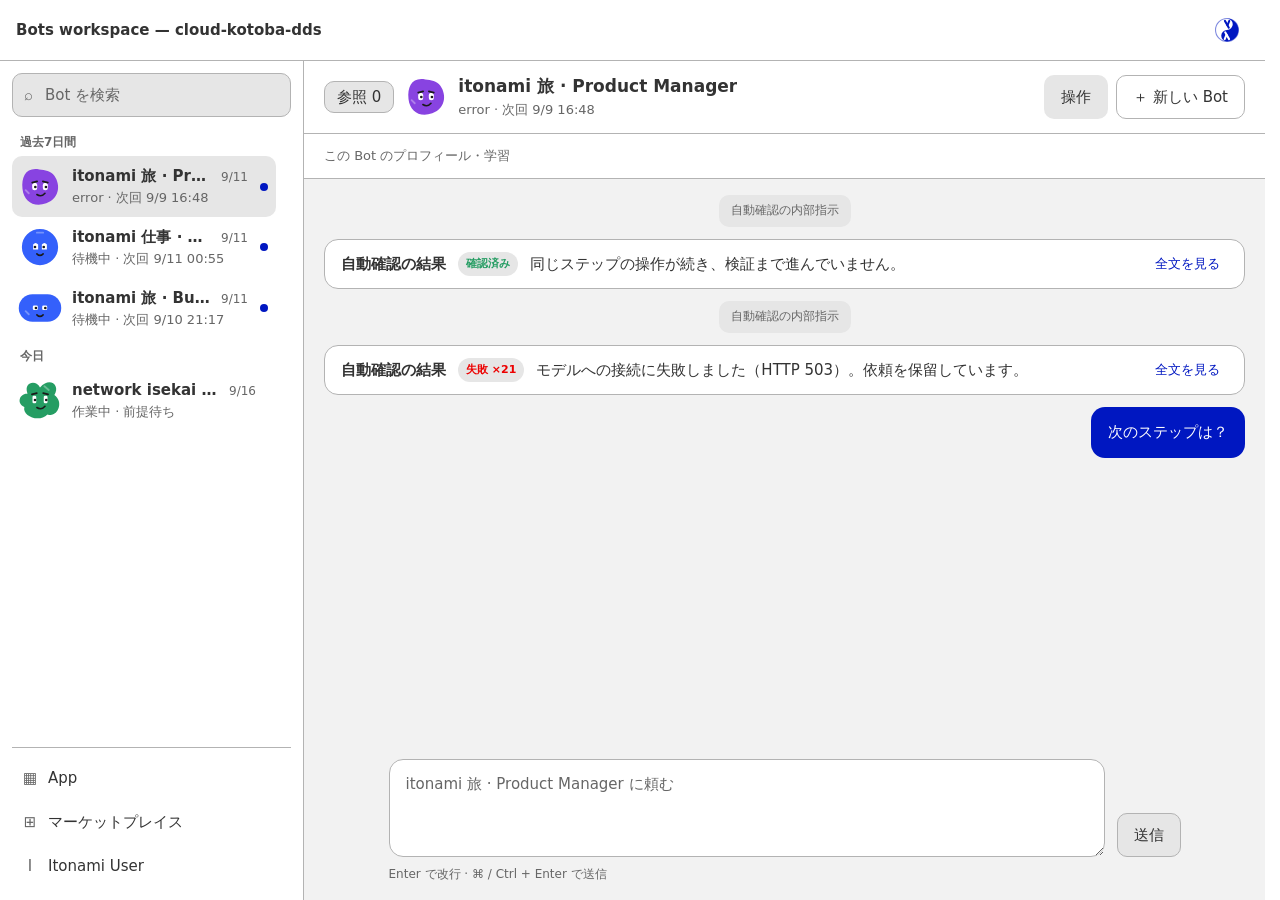
==== examples/bots-workspace.html @ 26dc5869 "bots: the Bots workspace pattern 0.1.0 — the rounded conversation-list layout, on the token contract" ====
<!DOCTYPE html>
<html lang="ja">
  <head><meta charset="utf-8"><meta name="viewport" content="width=device-width, initial-scale=1, viewport-fit=cover"><meta name="color-scheme" content="light dark"><meta name="theme-color" content="#ffffff" media="(prefers-color-scheme: light)"><meta name="theme-color" content="#1a1a1a" media="(prefers-color-scheme: dark)"><title>Bots workspace example</title><meta name="description" content="cloud-kotoba-dds bots pattern — light and dark on one document"><style>/* jp-go-digital-design-system — vendored CSS
 * Source: https://github.com/digital-go-jp/design-system-example-components-html
 * Upstream commit: 3b34f4c3553fa3bee90bfd8b6fe962ac3055107d — MIT License, Copyright (c) 2025 デジタル庁
 * Generated by scripts/vendor.cljk — DO NOT EDIT BY HAND (re-vendor instead). */
:root {
  --color-primitive-blue-50: #e8f1fe;
  --color-primitive-blue-100: #d9e6ff;
  --color-primitive-blue-200: #c5d7fb;
  --color-primitive-blue-300: #9db7f9;
  --color-primitive-blue-400: #7096f8;
  --color-primitive-blue-500: #4979f5;
  --color-primitive-blue-600: #3460fb;
  --color-primitive-blue-700: #264af4;
  --color-primitive-blue-800: #0031d8;
  --color-primitive-blue-900: #0017c1;
  --color-primitive-blue-1000: #00118f;
  --color-primitive-blue-1100: #000071;
  --color-primitive-blue-1200: #000060;
  --color-primitive-light-blue-50: #f0f9ff;
  --color-primitive-light-blue-100: #dcf0ff;
  --color-primitive-light-blue-200: #c0e4ff;
  --color-primitive-light-blue-300: #97d3ff;
  --color-primitive-light-blue-400: #57b8ff;
  --color-primitive-light-blue-500: #39abff;
  --color-primitive-light-blue-600: #008bf2;
  --color-primitive-light-blue-700: #0877d7;
  --color-primitive-light-blue-800: #0066be;
  --color-primitive-light-blue-900: #0055ad;
  --color-primitive-light-blue-1000: #00428c;
  --color-primitive-light-blue-1100: #00316a;
  --color-primitive-light-blue-1200: #00234b;
  --color-primitive-cyan-50: #e9f7f9;
  --color-primitive-cyan-100: #c8f8ff;
  --color-primitive-cyan-200: #99f2ff;
  --color-primitive-cyan-300: #79e2f2;
  --color-primitive-cyan-400: #2bc8e4;
  --color-primitive-cyan-500: #01b7d6;
  --color-primitive-cyan-600: #00a3bf;
  --color-primitive-cyan-700: #008da6;
  --color-primitive-cyan-800: #008299;
  --color-primitive-cyan-900: #006f83;
  --color-primitive-cyan-1000: #006173;
  --color-primitive-cyan-1100: #004c59;
  --color-primitive-cyan-1200: #003741;
  --color-primitive-green-50: #e6f5ec;
  --color-primitive-green-100: #c2e5d1;
  --color-primitive-green-200: #9bd4b5;
  --color-primitive-green-300: #71c598;
  --color-primitive-green-400: #51b883;
  --color-primitive-green-500: #2cac6e;
  --color-primitive-green-600: #259d63;
  --color-primitive-green-700: #1d8b56;
  --color-primitive-green-800: #197a4b;
  --color-primitive-green-900: #115a36;
  --color-primitive-green-1000: #0c472a;
  --color-primitive-green-1100: #08351f;
  --color-primitive-green-1200: #032213;
  --color-primitive-lime-50: #ebfad9;
  --color-primitive-lime-100: #d0f5a2;
  --color-primitive-lime-200: #c0f354;
  --color-primitive-lime-300: #ade830;
  --color-primitive-lime-400: #9ddd15;
  --color-primitive-lime-500: #8cc80c;
  --color-primitive-lime-600: #7eb40d;
  --color-primitive-lime-700: #6fa104;
  --color-primitive-lime-800: #618e00;
  --color-primitive-lime-900: #507500;
  --color-primitive-lime-1000: #3e5a00;
  --color-primitive-lime-1100: #2c4100;
  --color-primitive-lime-1200: #1e2d00;
  --color-primitive-yellow-50: #fbf5e0;
  --color-primitive-yellow-100: #fff0b3;
  --color-primitive-yellow-200: #ffe380;
  --color-primitive-yellow-300: #ffd43d;
  --color-primitive-yellow-400: #ffc700;
  --color-primitive-yellow-500: #ebb700;
  --color-primitive-yellow-600: #d2a400;
  --color-primitive-yellow-700: #b78f00;
  --color-primitive-yellow-800: #a58000;
  --color-primitive-yellow-900: #927200;
  --color-primitive-yellow-1000: #806300;
  --color-primitive-yellow-1100: #6e5600;
  --color-primitive-yellow-1200: #604b00;
  --color-primitive-orange-50: #ffeee2;
  --color-primitive-orange-100: #ffdfca;
  --color-primitive-orange-200: #ffc199;
  --color-primitive-orange-300: #ffa66d;
  --color-primitive-orange-400: #ff8d44;
  --color-primitive-orange-500: #ff7628;
  --color-primitive-orange-600: #fb5b01;
  --color-primitive-orange-700: #e25100;
  --color-primitive-orange-800: #c74700;
  --color-primitive-orange-900: #ac3e00;
  --color-primitive-orange-1000: #8b3200;
  --color-primitive-orange-1100: #6d2700;
  --color-primitive-orange-1200: #541e00;
  --color-primitive-red-50: #fdeeee;
  --color-primitive-red-100: #ffdada;
  --color-primitive-red-200: #ffbbbb;
  --color-primitive-red-300: #ff9696;
  --color-primitive-red-400: #ff7171;
  --color-primitive-red-500: #ff5454;
  --color-primitive-red-600: #fe3939;
  --color-primitive-red-700: #fa0000;
  --color-primitive-red-800: #ec0000;
  --color-primitive-red-900: #ce0000;
  --color-primitive-red-1000: #a90000;
  --color-primitive-red-1100: #850000;
  --color-primitive-red-1200: #620000;
  --color-primitive-magenta-50: #f3e5f4;
  --color-primitive-magenta-100: #ffd0ff;
  --color-primitive-magenta-200: #ffaeff;
  --color-primitive-magenta-300: #ff8eff;
  --color-primitive-magenta-400: #f661f6;
  --color-primitive-magenta-500: #f137f1;
  --color-primitive-magenta-600: #db00db;
  --color-primitive-magenta-700: #c000c0;
  --color-primitive-magenta-800: #aa00aa;
  --color-primitive-magenta-900: #8b008b;
  --color-primitive-magenta-1000: #6c006c;
  --color-primitive-magenta-1100: #500050;
  --color-primitive-magenta-1200: #3b003b;
  --color-primitive-purple-50: #f1eafa;
  --color-primitive-purple-100: #ecddff;
  --color-primitive-purple-200: #ddc2ff;
  --color-primitive-purple-300: #cda6ff;
  --color-primitive-purple-400: #bb87ff;
  --color-primitive-purple-500: #a565f8;
  --color-primitive-purple-600: #8843e1;
  --color-primitive-purple-700: #6f23d0;
  --color-primitive-purple-800: #5c10be;
  --color-primitive-purple-900: #5109ad;
  --color-primitive-purple-1000: #41048e;
  --color-primitive-purple-1100: #30016c;
  --color-primitive-purple-1200: #21004b;
  --color-neutral-white: #ffffff;
  --color-neutral-black: #000000;
  --color-neutral-solid-gray-50: #f2f2f2;
  --color-neutral-solid-gray-100: #e6e6e6;
  --color-neutral-solid-gray-200: #cccccc;
  --color-neutral-solid-gray-300: #b3b3b3;
  --color-neutral-solid-gray-400: #999999;
  --color-neutral-solid-gray-420: #949494;
  --color-neutral-solid-gray-500: #7f7f7f;
  --color-neutral-solid-gray-536: #767676;
  --color-neutral-solid-gray-600: #666666;
  --color-neutral-solid-gray-700: #4d4d4d;
  --color-neutral-solid-gray-800: #333333;
  --color-neutral-solid-gray-900: #1a1a1a;
  --color-neutral-opacity-gray-50: rgba(0, 0, 0, 0.05);
  --color-neutral-opacity-gray-100: rgba(0, 0, 0, 0.1);
  --color-neutral-opacity-gray-200: rgba(0, 0, 0, 0.2);
  --color-neutral-opacity-gray-300: rgba(0, 0, 0, 0.3);
  --color-neutral-opacity-gray-400: rgba(0, 0, 0, 0.4);
  --color-neutral-opacity-gray-420: rgba(0, 0, 0, 0.42);
  --color-neutral-opacity-gray-500: rgba(0, 0, 0, 0.5);
  --color-neutral-opacity-gray-536: rgba(0, 0, 0, 0.54);
  --color-neutral-opacity-gray-600: rgba(0, 0, 0, 0.6);
  --color-neutral-opacity-gray-700: rgba(0, 0, 0, 0.7);
  --color-neutral-opacity-gray-800: rgba(0, 0, 0, 0.8);
  --color-neutral-opacity-gray-900: rgba(0, 0, 0, 0.9);
  --font-family-sans:
    "Noto Sans JP", -apple-system, BlinkMacSystemFont, sans-serif;
  --font-family-mono: "Noto Sans Mono", monospace;
  --elevation-1:
    0 2px 8px 1px rgba(0, 0, 0, 0.1), 0 1px 5px 0 rgba(0, 0, 0, 0.3);
  --elevation-2:
    0 2px 12px 2px rgba(0, 0, 0, 0.1), 0 1px 6px 0 rgba(0, 0, 0, 0.3);
  --elevation-3:
    0 4px 16px 3px rgba(0, 0, 0, 0.1), 0 1px 6px 0 rgba(0, 0, 0, 0.3);
  --elevation-4:
    0 6px 20px 4px rgba(0, 0, 0, 0.1), 0 2px 6px 0 rgba(0, 0, 0, 0.3);
  --elevation-5:
    0 8px 24px 5px rgba(0, 0, 0, 0.1), 0 2px 10px 0 rgba(0, 0, 0, 0.3);
  --elevation-6:
    0 10px 30px 6px rgba(0, 0, 0, 0.1), 0 3px 12px 0 rgba(0, 0, 0, 0.3);
  --elevation-7:
    0 12px 36px 7px rgba(0, 0, 0, 0.1), 0 3px 14px 0 rgba(0, 0, 0, 0.3);
  --elevation-8:
    0 14px 40px 7px rgba(0, 0, 0, 0.1), 0 3px 16px 0 rgba(0, 0, 0, 0.3);
  --color-semantic-success-1: var(--color-primitive-green-600);
  --color-semantic-success-2: var(--color-primitive-green-800);
  --color-semantic-error-1: var(--color-primitive-red-800);
  --color-semantic-error-2: var(--color-primitive-red-900);
  --color-semantic-warning-yellow-1: var(--color-primitive-yellow-700);
  --color-semantic-warning-yellow-2: var(--color-primitive-yellow-900);
  --color-semantic-warning-orange-1: var(--color-primitive-orange-600);
  --color-semantic-warning-orange-2: var(--color-primitive-orange-800);
  --color-key-50: var(--color-primitive-blue-50);
  --color-key-100: var(--color-primitive-blue-100);
  --color-key-200: var(--color-primitive-blue-200);
  --color-key-300: var(--color-primitive-blue-300);
  --color-key-400: var(--color-primitive-blue-400);
  --color-key-500: var(--color-primitive-blue-500);
  --color-key-600: var(--color-primitive-blue-600);
  --color-key-700: var(--color-primitive-blue-700);
  --color-key-800: var(--color-primitive-blue-800);
  --color-key-900: var(--color-primitive-blue-900);
  --color-key-1000: var(--color-primitive-blue-1000);
  --color-key-1100: var(--color-primitive-blue-1100);
  --color-key-1200: var(--color-primitive-blue-1200);
}

html {
  scrollbar-gutter: stable;
  font-family: var(--font-family-sans);
}

html:has(:modal) {
  overflow: clip;
  scrollbar-gutter: auto;
}

body:has(:modal) {
  overflow: auto;
  scrollbar-gutter: stable;
}

:where(a):any-link {
  color: var(--color-primitive-blue-1000);
  text-decoration: underline;
  text-decoration-thickness: calc(1 / 16 * 1rem);
  text-underline-offset: calc(3 / 16 * 1rem);
}

:where(a):visited {
  color: var(--color-primitive-magenta-900);
}

@media (hover: hover) {
  :where(a):hover {
    color: var(--color-primitive-blue-900);
    text-decoration-thickness: calc(3 / 16 * 1rem);
  }
}

:where(a):active {
  color: var(--color-primitive-orange-800);
  text-decoration-thickness: calc(1 / 16 * 1rem);
}

:focus-visible {
  outline: calc(4 / 16 * 1rem) solid var(--color-neutral-black);
  outline-offset: calc(2 / 16 * 1rem);
  border-radius: calc(4 / 16 * 1rem);
  box-shadow: 0 0 0 calc(2 / 16 * 1rem) var(--color-primitive-yellow-300);
}

.dads-u-visually-hidden {
  clip: rect(0 0 0 0) !important;
  clip-path: inset(50%) !important;
  height: 1px !important;
  overflow: hidden !important;
  position: absolute !important;
  white-space: nowrap !important;
  width: 1px !important;
}

:where(.dads-u-focus-outline):focus-visible {
  outline: calc(4 / 16 * 1rem) solid var(--color-neutral-black) !important;
  outline-offset: calc(2 / 16 * 1rem) !important;
  border-radius: calc(4 / 16 * 1rem) !important;
  background-color: var(--color-primitive-yellow-300) !important;
  box-shadow: 0 0 0 calc(2 / 16 * 1rem) var(--color-primitive-yellow-300) !important;
}

@supports selector(:has(*)) {
  :where(.dads-u-focus-within-outline):focus-visible,
  :where(.dads-u-focus-within-outline):has(:focus-visible) {
    outline: calc(4 / 16 * 1rem) solid var(--color-neutral-black) !important;
    outline-offset: calc(2 / 16 * 1rem) !important;
    border-radius: calc(4 / 16 * 1rem) !important;
    background-color: var(--color-primitive-yellow-300) !important;
    box-shadow: 0 0 0 calc(2 / 16 * 1rem) var(--color-primitive-yellow-300) !important;
  }
}
@supports not selector(:has(*)) {
  :where(.dads-u-focus-within-outline):focus-within {
    outline: calc(4 / 16 * 1rem) solid var(--color-neutral-black) !important;
    outline-offset: calc(2 / 16 * 1rem) !important;
    border-radius: calc(4 / 16 * 1rem) !important;
    background-color: var(--color-primitive-yellow-300) !important;
    box-shadow: 0 0 0 calc(2 / 16 * 1rem) var(--color-primitive-yellow-300) !important;
  }
}

.dads-u-dsp-64B-140 {
  font-weight: bold !important;
  font-size: calc(64 / 16 * 1rem) !important;
  line-height: 1.4 !important;
  letter-spacing: 0 !important;
}

.dads-u-dsp-57B-140 {
  font-weight: bold !important;
  font-size: calc(57 / 16 * 1rem) !important;
  line-height: 1.4 !important;
  letter-spacing: 0 !important;
}

.dads-u-dsp-48B-140 {
  font-weight: bold !important;
  font-size: calc(48 / 16 * 1rem) !important;
  line-height: 1.4 !important;
  letter-spacing: 0 !important;
}

.dads-u-dsp-64N-140 {
  font-weight: normal !important;
  font-size: calc(64 / 16 * 1rem) !important;
  line-height: 1.4 !important;
  letter-spacing: 0 !important;
}

.dads-u-dsp-57N-140 {
  font-weight: normal !important;
  font-size: calc(57 / 16 * 1rem) !important;
  line-height: 1.4 !important;
  letter-spacing: 0 !important;
}

.dads-u-dsp-48N-140 {
  font-weight: normal !important;
  font-size: calc(48 / 16 * 1rem) !important;
  line-height: 1.4 !important;
  letter-spacing: 0 !important;
}

.dads-u-std-45B-140 {
  font-weight: bold !important;
  font-size: calc(45 / 16 * 1rem) !important;
  line-height: 1.4 !important;
  letter-spacing: 0 !important;
}

.dads-u-std-36B-140 {
  font-weight: bold !important;
  font-size: calc(36 / 16 * 1rem) !important;
  line-height: 1.4 !important;
  letter-spacing: 0.01em !important;
}

.dads-u-std-32B-150 {
  font-weight: bold !important;
  font-size: calc(32 / 16 * 1rem) !important;
  line-height: 1.5 !important;
  letter-spacing: 0.01em !important;
}

.dads-u-std-28B-150 {
  font-weight: bold !important;
  font-size: calc(28 / 16 * 1rem) !important;
  line-height: 1.5 !important;
  letter-spacing: 0.01em !important;
}

.dads-u-std-26B-150 {
  font-weight: bold !important;
  font-size: calc(26 / 16 * 1rem) !important;
  line-height: 1.5 !important;
  letter-spacing: 0.02em !important;
}

.dads-u-std-24B-150 {
  font-weight: bold !important;
  font-size: calc(24 / 16 * 1rem) !important;
  line-height: 1.5 !important;
  letter-spacing: 0.02em !important;
}

.dads-u-std-22B-150 {
  font-weight: bold !important;
  font-size: calc(22 / 16 * 1rem) !important;
  line-height: 1.5 !important;
  letter-spacing: 0.02em !important;
}

.dads-u-std-20B-150 {
  font-weight: bold !important;
  font-size: calc(20 / 16 * 1rem) !important;
  line-height: 1.5 !important;
  letter-spacing: 0.02em !important;
}

.dads-u-std-18B-160 {
  font-weight: bold !important;
  font-size: calc(18 / 16 * 1rem) !important;
  line-height: 1.6 !important;
  letter-spacing: 0.02em !important;
}

.dads-u-std-17B-170 {
  font-weight: bold !important;
  font-size: calc(17 / 16 * 1rem) !important;
  line-height: 1.7 !important;
  letter-spacing: 0.02em !important;
}

.dads-u-std-16B-170 {
  font-weight: bold !important;
  font-size: calc(16 / 16 * 1rem) !important;
  line-height: 1.7 !important;
  letter-spacing: 0.02em !important;
}

.dads-u-std-16B-175 {
  font-weight: bold !important;
  font-size: calc(16 / 16 * 1rem) !important;
  line-height: 1.75 !important;
  letter-spacing: 0.02em !important;
}

.dads-u-std-45N-140 {
  font-weight: normal !important;
  font-size: calc(45 / 16 * 1rem) !important;
  line-height: 1.4 !important;
  letter-spacing: 0 !important;
}

.dads-u-std-36N-140 {
  font-weight: normal !important;
  font-size: calc(36 / 16 * 1rem) !important;
  line-height: 1.4 !important;
  letter-spacing: 0.01em !important;
}

.dads-u-std-32N-150 {
  font-weight: normal !important;
  font-size: calc(32 / 16 * 1rem) !important;
  line-height: 1.5 !important;
  letter-spacing: 0.01em !important;
}

.dads-u-std-28N-150 {
  font-weight: normal !important;
  font-size: calc(28 / 16 * 1rem) !important;
  line-height: 1.5 !important;
  letter-spacing: 0.01em !important;
}

.dads-u-std-26N-150 {
  font-weight: normal !important;
  font-size: calc(26 / 16 * 1rem) !important;
  line-height: 1.5 !important;
  letter-spacing: 0.02em !important;
}

.dads-u-std-24N-150 {
  font-weight: normal !important;
  font-size: calc(24 / 16 * 1rem) !important;
  line-height: 1.5 !important;
  letter-spacing: 0.02em !important;
}

.dads-u-std-22N-150 {
  font-weight: normal !important;
  font-size: calc(22 / 16 * 1rem) !important;
  line-height: 1.5 !important;
  letter-spacing: 0.02em !important;
}

.dads-u-std-20N-150 {
  font-weight: normal !important;
  font-size: calc(20 / 16 * 1rem) !important;
  line-height: 1.5 !important;
  letter-spacing: 0.02em !important;
}

.dads-u-std-18N-160 {
  font-weight: normal !important;
  font-size: calc(18 / 16 * 1rem) !important;
  line-height: 1.6 !important;
  letter-spacing: 0.02em !important;
}

.dads-u-std-17N-170 {
  font-weight: normal !important;
  font-size: calc(17 / 16 * 1rem) !important;
  line-height: 1.7 !important;
  letter-spacing: 0.02em !important;
}

.dads-u-std-16N-170 {
  font-weight: normal !important;
  font-size: calc(16 / 16 * 1rem) !important;
  line-height: 1.7 !important;
  letter-spacing: 0.02em !important;
}

.dads-u-std-16N-175 {
  font-weight: normal !important;
  font-size: calc(16 / 16 * 1rem) !important;
  line-height: 1.75 !important;
  letter-spacing: 0.02em !important;
}

.dads-u-dns-17B-130 {
  font-weight: bold !important;
  font-size: calc(17 / 16 * 1rem) !important;
  line-height: 1.3 !important;
  letter-spacing: 0 !important;
}

.dads-u-dns-17B-120 {
  font-weight: bold !important;
  font-size: calc(17 / 16 * 1rem) !important;
  line-height: 1.2 !important;
  letter-spacing: 0 !important;
}

.dads-u-dns-16B-130 {
  font-weight: bold !important;
  font-size: calc(16 / 16 * 1rem) !important;
  line-height: 1.3 !important;
  letter-spacing: 0 !important;
}

.dads-u-dns-16B-120 {
  font-weight: bold !important;
  font-size: calc(16 / 16 * 1rem) !important;
  line-height: 1.2 !important;
  letter-spacing: 0 !important;
}

.dads-u-dns-14B-130 {
  font-weight: bold !important;
  font-size: calc(14 / 16 * 1rem) !important;
  line-height: 1.3 !important;
  letter-spacing: 0 !important;
}

.dads-u-dns-14B-120 {
  font-weight: bold !important;
  font-size: calc(14 / 16 * 1rem) !important;
  line-height: 1.2 !important;
  letter-spacing: 0 !important;
}

.dads-u-dns-17N-130 {
  font-weight: normal !important;
  font-size: calc(17 / 16 * 1rem) !important;
  line-height: 1.3 !important;
  letter-spacing: 0 !important;
}

.dads-u-dns-17N-120 {
  font-weight: normal !important;
  font-size: calc(17 / 16 * 1rem) !important;
  line-height: 1.2 !important;
  letter-spacing: 0 !important;
}

.dads-u-dns-16N-130 {
  font-weight: normal !important;
  font-size: calc(16 / 16 * 1rem) !important;
  line-height: 1.3 !important;
  letter-spacing: 0 !important;
}

.dads-u-dns-16N-120 {
  font-weight: normal !important;
  font-size: calc(16 / 16 * 1rem) !important;
  line-height: 1.2 !important;
  letter-spacing: 0 !important;
}

.dads-u-dns-14N-130 {
  font-weight: normal !important;
  font-size: calc(14 / 16 * 1rem) !important;
  line-height: 1.3 !important;
  letter-spacing: 0 !important;
}

.dads-u-dns-14N-120 {
  font-weight: normal !important;
  font-size: calc(14 / 16 * 1rem) !important;
  line-height: 1.2 !important;
  letter-spacing: 0 !important;
}

.dads-u-oln-17B-100 {
  font-weight: bold !important;
  font-size: calc(17 / 16 * 1rem) !important;
  line-height: 1 !important;
  letter-spacing: 0.02em !important;
}

.dads-u-oln-16B-100 {
  font-weight: bold !important;
  font-size: calc(16 / 16 * 1rem) !important;
  line-height: 1 !important;
  letter-spacing: 0.02em !important;
}

.dads-u-oln-14B-100 {
  font-weight: bold !important;
  font-size: calc(14 / 16 * 1rem) !important;
  line-height: 1 !important;
  letter-spacing: 0.02em !important;
}

.dads-u-oln-17N-100 {
  font-weight: normal !important;
  font-size: calc(17 / 16 * 1rem) !important;
  line-height: 1 !important;
  letter-spacing: 0.02em !important;
}

.dads-u-oln-16N-100 {
  font-weight: normal !important;
  font-size: calc(16 / 16 * 1rem) !important;
  line-height: 1 !important;
  letter-spacing: 0.02em !important;
}

.dads-u-oln-14N-100 {
  font-weight: normal !important;
  font-size: calc(14 / 16 * 1rem) !important;
  line-height: 1 !important;
  letter-spacing: 0.02em !important;
}

.dads-u-mono-17B-150 {
  font-weight: bold !important;
  font-size: calc(17 / 16 * 1rem) !important;
  line-height: 1.5 !important;
  font-family: var(--font-family-mono) !important;
  letter-spacing: 0 !important;
}

.dads-u-mono-16B-150 {
  font-weight: bold !important;
  font-size: calc(16 / 16 * 1rem) !important;
  line-height: 1.5 !important;
  font-family: var(--font-family-mono) !important;
  letter-spacing: 0 !important;
}

.dads-u-mono-14B-150 {
  font-weight: bold !important;
  font-size: calc(14 / 16 * 1rem) !important;
  line-height: 1.5 !important;
  font-family: var(--font-family-mono) !important;
  letter-spacing: 0 !important;
}

.dads-u-mono-17N-150 {
  font-weight: normal !important;
  font-size: calc(17 / 16 * 1rem) !important;
  line-height: 1.5 !important;
  font-family: var(--font-family-mono) !important;
  letter-spacing: 0 !important;
}

.dads-u-mono-16N-150 {
  font-weight: normal !important;
  font-size: calc(16 / 16 * 1rem) !important;
  line-height: 1.5 !important;
  font-family: var(--font-family-mono) !important;
  letter-spacing: 0 !important;
}

.dads-u-mono-14N-150 {
  font-weight: normal !important;
  font-size: calc(14 / 16 * 1rem) !important;
  line-height: 1.5 !important;
  font-family: var(--font-family-mono) !important;
  letter-spacing: 0 !important;
}
/* --- component: button --- */
.dads-button {
  --button-color: var(--color-key-900);
  --button-hover-color: var(--color-key-1000);
  --button-active-color: var(--color-key-1200);
  --button-outline-hover-bg-color: var(--color-key-200);
  --button-outline-active-bg-color: var(--color-key-300);
  display: flex;
  align-items: center;
  justify-content: center;
  column-gap: calc(4 / 16 * 1rem);
  box-sizing: border-box;
  width: fit-content;
  max-width: 100%;
  font-weight: bold;
  font-size: calc(16 / 16 * 1rem);
  line-height: 1;
  font-family: var(--font-family-sans);
  letter-spacing: 0.02em;
  text-decoration: none;
  text-underline-offset: calc(3 / 16 * 1rem);
}

.dads-button:disabled,
.dads-button[aria-disabled="true"] {
  cursor: default;
}

.dads-button[data-type="solid-fill"] {
  border: 4px double transparent;
  background-color: var(--button-color);
  color: var(--color-neutral-white);
}

@media (hover: hover) {
  .dads-button[data-type="solid-fill"]:hover {
    background-color: var(--button-hover-color);
    text-decoration: underline;
    text-decoration-thickness: calc(1 / 16 * 1rem);
  }
}

.dads-button[data-type="solid-fill"]:active {
  background-color: var(--button-active-color);
  text-decoration: underline;
}

.dads-button[data-type="solid-fill"]:focus-visible {
  outline: calc(4 / 16 * 1rem) solid var(--color-neutral-black);
  outline-offset: calc(2 / 16 * 1rem);
  box-shadow: 0 0 0 calc(2 / 16 * 1rem) var(--color-primitive-yellow-300);
}

.dads-button[data-type="solid-fill"]:disabled,
.dads-button[data-type="solid-fill"][aria-disabled="true"] {
  background-color: var(--color-neutral-solid-gray-300);
  color: var(--color-neutral-solid-gray-50);
  text-decoration: none;
}

@media (forced-colors: active) {
  .dads-button[data-type="solid-fill"]:disabled,
  .dads-button[data-type="solid-fill"][aria-disabled="true"] {
    border-color: GrayText;
    color: GrayText;
  }
}

.dads-button[data-type="outline"] {
  border: 1px solid currentcolor;
  background-color: var(--color-neutral-white);
  color: var(--button-color);
}

@media (hover: hover) {
  .dads-button[data-type="outline"]:hover {
    background-color: var(--button-outline-hover-bg-color);
    color: var(--button-hover-color);
    text-decoration: underline;
    text-decoration-thickness: calc(1 / 16 * 1rem);
  }
}

.dads-button[data-type="outline"]:active {
  background-color: var(--button-outline-active-bg-color);
  color: var(--button-active-color);
  text-decoration: underline;
}

.dads-button[data-type="outline"]:focus-visible {
  outline: calc(4 / 16 * 1rem) solid var(--color-neutral-black);
  outline-offset: calc(2 / 16 * 1rem);
  box-shadow: 0 0 0 calc(2 / 16 * 1rem) var(--color-primitive-yellow-300);
}

.dads-button[data-type="outline"]:disabled,
.dads-button[data-type="outline"][aria-disabled="true"] {
  background-color: var(--color-neutral-white);
  color: var(--color-neutral-solid-gray-300);
  text-decoration: none;
}

@media (forced-colors: active) {
  .dads-button[data-type="outline"]:disabled,
  .dads-button[data-type="outline"][aria-disabled="true"] {
    border-color: GrayText;
    color: GrayText;
  }
}

.dads-button[data-type="text"] {
  border: 0;
  background-color: transparent;
  color: var(--button-color);
  text-decoration: underline;
  text-decoration-thickness: calc(1 / 16 * 1rem);
}

@media (hover: hover) {
  .dads-button[data-type="text"]:hover {
    background-color: var(--color-key-50);
    color: var(--button-hover-color);
    text-decoration-thickness: calc(3 / 16 * 1rem);
  }
}

.dads-button[data-type="text"]:active {
  background-color: var(--color-key-100);
  color: var(--button-active-color);
}

.dads-button[data-type="text"]:focus-visible {
  outline: calc(4 / 16 * 1rem) solid var(--color-neutral-black);
  outline-offset: calc(2 / 16 * 1rem);
  background-color: var(--color-primitive-yellow-300);
  box-shadow: 0 0 0 calc(2 / 16 * 1rem) var(--color-primitive-yellow-300);
}

.dads-button[data-type="text"]:disabled,
.dads-button[data-type="text"][aria-disabled="true"] {
  background-color: transparent;
  color: var(--color-neutral-solid-gray-300);
  text-decoration-thickness: revert;
}

@media (forced-colors: active) {
  .dads-button[data-type="text"]:disabled,
  .dads-button[data-type="text"][aria-disabled="true"] {
    color: GrayText;
  }
}

.dads-button[data-size="lg"] {
  min-width: calc(136 / 16 * 1rem);
  min-height: calc(56 / 16 * 1rem);
  border-radius: calc(8 / 16 * 1rem);
  padding: calc(12 / 16 * 1rem) calc(16 / 16 * 1rem);
}

.dads-button[data-size="md"] {
  min-width: calc(96 / 16 * 1rem);
  min-height: calc(48 / 16 * 1rem);
  border-radius: calc(8 / 16 * 1rem);
  padding: calc(8 / 16 * 1rem) calc(16 / 16 * 1rem);
}

.dads-button[data-size="sm"] {
  position: relative;
  min-width: calc(80 / 16 * 1rem);
  min-height: calc(36 / 16 * 1rem);
  border-radius: calc(6 / 16 * 1rem);
  padding: calc(2 / 16 * 1rem) calc(12 / 16 * 1rem);
}

.dads-button[data-size="sm"]::after {
  content: "";
  position: absolute;
  inset: 0;
  margin: auto;
  height: calc(44 / 16 * 1rem);
}

.dads-button[data-size="xs"] {
  position: relative;
  min-width: calc(72 / 16 * 1rem);
  min-height: calc(28 / 16 * 1rem);
  border-radius: calc(4 / 16 * 1rem);
  padding: calc(2 / 16 * 1rem) calc(8 / 16 * 1rem);
  font-size: calc(14 / 16 * 1rem);
}

.dads-button[data-size="xs"]::after {
  content: "";
  position: absolute;
  inset: 0;
  margin: auto;
  height: calc(44 / 16 * 1rem);
}

.dads-button__icon {
  flex-shrink: 0;
}
/* --- component: heading --- */
.dads-heading {
  color: var(--color-neutral-solid-gray-800);
  font-family: var(--font-family-sans);
}

.dads-heading[data-size="64"] {
  --_shoulder-size: calc(28 / 16 * 1rem);
  --_shoulder-line-height: 1.5;
  --_shoulder-letter-spacing: 0.01em;
  font-weight: bold;
  font-size: calc(64 / 16 * 1rem);
  line-height: 1.4;
  letter-spacing: 0;
}

.dads-heading[data-size="57"] {
  --_shoulder-size: calc(24 / 16 * 1rem);
  --_shoulder-line-height: 1.5;
  --_shoulder-letter-spacing: 0.02em;
  font-weight: bold;
  font-size: calc(57 / 16 * 1rem);
  line-height: 1.4;
  letter-spacing: 0;
}

.dads-heading[data-size="45"] {
  --_shoulder-size: calc(22 / 16 * 1rem);
  --_shoulder-line-height: 1.5;
  --_shoulder-letter-spacing: 0.02em;
  font-weight: bold;
  font-size: calc(45 / 16 * 1rem);
  line-height: 1.4;
  letter-spacing: 0;
}

.dads-heading[data-size="36"] {
  --_shoulder-size: calc(20 / 16 * 1rem);
  --_shoulder-line-height: 1.5;
  --_shoulder-letter-spacing: 0.02em;
  font-weight: bold;
  font-size: calc(36 / 16 * 1rem);
  line-height: 1.4;
  letter-spacing: 0.01em;
}

.dads-heading[data-size="32"] {
  --_shoulder-size: calc(18 / 16 * 1rem);
  --_shoulder-line-height: 1.6;
  --_shoulder-letter-spacing: 0.02em;
  font-weight: bold;
  font-size: calc(32 / 16 * 1rem);
  line-height: 1.5;
  letter-spacing: 0.01em;
}

.dads-heading[data-size="28"] {
  --_shoulder-size: calc(16 / 16 * 1rem);
  --_shoulder-line-height: 1.7;
  --_shoulder-letter-spacing: 0.02em;
  font-weight: bold;
  font-size: calc(28 / 16 * 1rem);
  line-height: 1.5;
  letter-spacing: 0.01em;
}

.dads-heading[data-size="24"] {
  --_shoulder-size: calc(16 / 16 * 1rem);
  --_shoulder-line-height: 1.7;
  --_shoulder-letter-spacing: 0.02em;
  font-weight: bold;
  font-size: calc(24 / 16 * 1rem);
  line-height: 1.5;
  letter-spacing: 0.02em;
}

.dads-heading[data-size="20"] {
  --_shoulder-size: calc(16 / 16 * 1rem);
  --_shoulder-line-height: 1.7;
  --_shoulder-letter-spacing: 0.02em;
  font-weight: bold;
  font-size: calc(20 / 16 * 1rem);
  line-height: 1.5;
  letter-spacing: 0.02em;
}

.dads-heading[data-size="18"] {
  --_shoulder-size: calc(16 / 16 * 1rem);
  --_shoulder-line-height: 1.7;
  --_shoulder-letter-spacing: 0.02em;
  font-weight: bold;
  font-size: calc(18 / 16 * 1rem);
  line-height: 1.6;
  letter-spacing: 0.02em;
}

.dads-heading[data-size="16"] {
  --_shoulder-size: calc(16 / 16 * 1rem);
  --_shoulder-line-height: 1.7;
  --_shoulder-letter-spacing: 0.02em;
  font-weight: bold;
  font-size: calc(16 / 16 * 1rem);
  line-height: 1.7;
  letter-spacing: 0.02em;
}

.dads-heading[data-chip] {
  position: relative;
  padding-left: calc(1em / 3 + 0.5em);
}

.dads-heading[data-chip]::before {
  position: absolute;
  top: 0.2em;
  bottom: 0.1em;
  left: 0;
  width: calc(1em / 3);
  background-color: var(--color-key-900);
  content: "";
}

@supports (top: 1lh) {
  .dads-heading[data-chip]::before {
    top: calc(0.5lh - 0.45em);
    bottom: calc(0.5lh - 0.55em);
  }
}

.dads-heading[data-chip]:has(.dads-heading__shoulder)::before {
  top: calc((var(--_shoulder-size) * (var(--_shoulder-line-height) - 1)) / 2);
}

@media (forced-colors: active) {
  .dads-heading[data-chip]::before {
    background-color: CanvasText;
  }
}

.dads-heading[data-rule] {
  border-bottom: solid var(--color-key-900);
}

.dads-heading[data-rule="8"] {
  border-bottom-width: calc(8 / 16 * 1rem);
  padding-bottom: calc(32 / 16 * 1rem);
}

.dads-heading[data-rule="6"] {
  border-bottom-width: calc(6 / 16 * 1rem);
  padding-bottom: calc(24 / 16 * 1rem);
}

.dads-heading[data-rule="4"] {
  border-bottom-width: calc(4 / 16 * 1rem);
  padding-bottom: calc(16 / 16 * 1rem);
}

.dads-heading[data-rule="2"] {
  border-bottom-width: calc(2 / 16 * 1rem);
  padding-bottom: calc(8 / 16 * 1rem);
}

.dads-heading__shoulder {
  margin: 0;
  font-weight: bold;
  font-size: var(--_shoulder-size);
  line-height: var(--_shoulder-line-height);
  letter-spacing: var(--_shoulder-letter-spacing);
}

.dads-heading__heading {
  margin: 0;
  font: inherit;
}

.dads-heading__icon {
  margin-right: calc(0.4em - 0.25em);
}

.dads-heading__icon::after {
  content: " ";
}

.dads-heading__icon-svg {
  display: inline-block;
  width: 1.25em;
  height: 1.25em;
  vertical-align: -0.25em;
}
/* --- component: accordion --- */
.dads-accordion {
  --_icon-size: calc(20 / 16 * 1rem);
  border-bottom: 1px solid var(--color-neutral-solid-gray-420);
}

@media (min-width: 48rem) {
  .dads-accordion {
    --_icon-size: calc(32 / 16 * 1rem);
  }
}

.dads-accordion__summary {
  position: relative;
  display: block;
  padding: calc(8 / 16 * 1rem) calc(8 / 16 * 1rem) calc(8 / 16 * 1rem)
    calc(var(--_icon-size) + 0.75rem);
  color: var(--color-neutral-solid-gray-800);
  font-weight: normal;
  font-size: calc(16 / 16 * 1rem);
  line-height: 1.7;
  font-family: var(--font-family-sans);
  letter-spacing: 0.02em;
  cursor: default;
}

.dads-accordion__summary::marker {
  content: "";
}

.dads-accordion__summary::-webkit-details-marker {
  display: none;
}

@media (min-width: 48rem) {
  .dads-accordion__summary {
    padding: calc(16 / 16 * 1rem) calc(16 / 16 * 1rem) calc(16 / 16 * 1rem)
      calc(var(--_icon-size) + calc(20 / 16 * 1rem));
    font-size: calc(18 / 16 * 1rem);
    line-height: 1.6;
  }
}

@media (hover: hover) {
  .dads-accordion__summary:hover:not(:focus-visible) {
    background-color: var(--color-neutral-solid-gray-50);
  }
}

.dads-accordion__summary:focus-visible {
  outline: calc(4 / 16 * 1rem) solid var(--color-neutral-black);
  outline-offset: calc(2 / 16 * 1rem);
  border-radius: calc(4 / 16 * 1rem);
  background-color: var(--color-primitive-yellow-300);
  box-shadow: 0 0 0 calc(2 / 16 * 1rem) var(--color-primitive-yellow-300);
}

.dads-accordion__icon {
  position: absolute;
  top: calc(8 / 16 * 1rem);
  left: calc(2 / 16 * 1rem);
  margin-top: calc((1lh - var(--_icon-size)) / 2);
  display: inline-flex;
  align-items: center;
  justify-content: center;
  box-sizing: border-box;
  width: var(--_icon-size);
  height: var(--_icon-size);
  border-radius: 50%;
  border: 1px solid currentcolor;
  background-color: var(--color-neutral-white);
  color: var(--color-key-1000);
}

@media (min-width: 48rem) {
  .dads-accordion__icon {
    top: calc(14 / 16 * 1rem);
    left: calc(6 / 16 * 1rem);
  }
}

.dads-accordion[open] .dads-accordion__icon {
  transform: rotate(180deg);
}

@media (hover: hover) {
  .dads-accordion__summary:hover .dads-accordion__icon {
    outline: calc(2 / 16 * 1rem) solid currentcolor;
  }
}

.dads-accordion__icon-svg {
  margin-top: calc(2 / 16 * 1rem);
  width: calc(16 / 16 * 1rem);
  height: calc(16 / 16 * 1rem);
  pointer-events: none;
}

@media (min-width: 48rem) {
  .dads-accordion__icon-svg {
    width: auto;
    height: auto;
  }
}

.dads-accordion__summary :is(h1, h2, h3, h4, h5, h6) {
  margin: 0;
  font: inherit;
}

.dads-accordion__content {
  padding: calc(16 / 16 * 1rem) calc(8 / 16 * 1rem) calc(16 / 16 * 1rem)
    calc(var(--_icon-size) + 0.75rem);
}

@media (min-width: 48rem) {
  .dads-accordion__content {
    padding: calc(24 / 16 * 1rem) calc(16 / 16 * 1rem) calc(24 / 16 * 1rem)
      calc(var(--_icon-size) + 1.25rem);
  }
}

.dads-accordion__back-link:any-link {
  display: flex;
  align-items: flex-start;
  gap: calc(6 / 16 * 1rem);
  width: fit-content;
  color: var(--color-primitive-blue-1000);
  text-decoration: underline;
  text-decoration-thickness: calc(1 / 16 * 1rem);
  text-underline-offset: calc(3 / 16 * 1rem);
  text-spacing-trim: trim-start;
}

@media (hover: hover) {
  .dads-accordion__back-link:hover {
    color: var(--color-primitive-blue-900);
    text-decoration-thickness: calc(3 / 16 * 1rem);
  }
}

.dads-accordion__back-link:active {
  color: var(--color-primitive-orange-800);
  text-decoration-thickness: calc(1 / 16 * 1rem);
}

.dads-accordion__back-link:focus-visible {
  outline: calc(4 / 16 * 1rem) solid var(--color-neutral-black);
  outline-offset: calc(2 / 16 * 1rem);
  border-radius: calc(4 / 16 * 1rem);
  background-color: var(--color-primitive-yellow-300);
  box-shadow: 0 0 0 calc(2 / 16 * 1rem) var(--color-primitive-yellow-300);
}

.dads-accordion__back-link-icon {
  margin-top: calc((1lh - 24 / 16 * 1rem) / 2);
  flex-shrink: 0;
}
/* --- component: input-text --- */
.dads-input-text {
  display: block;
  color: var(--color-neutral-solid-gray-800);
  font-weight: normal;
  font-size: calc(16 / 16 * 1rem);
  line-height: 1.7;
  font-family: var(--font-family-sans);
  letter-spacing: 0.02em;
}

.dads-input-text__input {
  box-sizing: border-box;
  max-width: 100%;
  border: 1px solid var(--color-neutral-solid-gray-600);
  background-color: var(--color-neutral-white);
  padding: calc(12 / 16 * 1rem) calc(16 / 16 * 1rem);
  border-radius: calc(8 / 16 * 1rem);
  color: var(--color-neutral-solid-gray-900);
  font: inherit;
  line-height: 1;
}

.dads-input-text__input[data-size="sm"] {
  height: 2.5rem;
}

.dads-input-text__input[data-size="md"] {
  height: 3rem;
}

.dads-input-text__input[data-size="lg"] {
  height: 3.5rem;
}

.dads-input-text__input:read-only:not(:disabled) {
  border-style: dashed;
}

.dads-input-text__input:focus-visible {
  outline: calc(4 / 16 * 1rem) solid var(--color-neutral-black);
  outline-offset: calc(2 / 16 * 1rem);
  box-shadow: 0 0 0 calc(2 / 16 * 1rem) var(--color-primitive-yellow-300);
}

@media (hover: hover) {
  .dads-input-text__input:not(:read-only):hover {
    border-color: var(--color-neutral-black);
  }
}

.dads-input-text__input:is(:user-invalid, [aria-invalid="true"]) {
  border-color: var(--color-semantic-error-1);
}

@media (hover: hover) {
  .dads-input-text__input:is(:user-invalid, [aria-invalid="true"]):hover {
    border-color: var(--color-primitive-red-1000);
  }
}

.dads-input-text__input:is(:disabled, [aria-disabled="true"]),
.dads-input-text__input:is(:disabled, [aria-disabled="true"]):hover {
  border-color: var(--color-neutral-solid-gray-300);
  background-color: var(--color-neutral-solid-gray-50);
  color: var(--color-neutral-solid-gray-420);
}

@media (forced-colors: active) {
  .dads-input-text__input[aria-disabled="true"],
  .dads-input-text__input[aria-disabled="true"]:hover {
    border-color: GrayText;
    color: GrayText;
  }
}

.dads-input-text__error-text {
  margin: calc(8 / 16 * 1rem) 0 0 0;
  display: block;
  color: var(--color-semantic-error-1);
}
/* --- component: textarea --- */
.dads-textarea {
  display: block;
  color: var(--color-neutral-solid-gray-800);
  font-weight: normal;
  font-size: calc(16 / 16 * 1rem);
  line-height: 1.7;
  font-family: var(--font-family-sans);
  letter-spacing: 0.02em;
}

.dads-textarea__textarea {
  display: block;
  box-sizing: border-box;
  max-width: 100%;
  border: 1px solid var(--color-neutral-solid-gray-600);
  background-color: var(--color-neutral-white);
  padding: calc(16 / 16 * 1rem);
  border-radius: calc(8 / 16 * 1rem);
  color: var(--color-neutral-solid-gray-900);
  font: inherit;
  resize: vertical;
}

.dads-textarea__textarea:read-only:not(:disabled) {
  border-style: dashed;
}

.dads-textarea__textarea:focus-visible {
  outline: calc(4 / 16 * 1rem) solid var(--color-neutral-black);
  outline-offset: calc(2 / 16 * 1rem);
  box-shadow: 0 0 0 calc(2 / 16 * 1rem) var(--color-primitive-yellow-300);
}

@media (hover: hover) {
  .dads-textarea__textarea:not(:read-only):hover {
    border-color: var(--color-neutral-black);
  }
}

.dads-textarea__textarea:is(:user-invalid, [aria-invalid="true"]) {
  border-color: var(--color-semantic-error-1);
}

@media (hover: hover) {
  .dads-textarea__textarea:is(:user-invalid, [aria-invalid="true"]):hover {
    border-color: var(--color-primitive-red-1000);
  }
}

.dads-textarea__textarea:is(:disabled, [aria-disabled="true"]),
.dads-textarea__textarea:is(:disabled, [aria-disabled="true"]):hover {
  border-color: var(--color-neutral-solid-gray-300);
  background-color: var(--color-neutral-solid-gray-50);
  color: var(--color-neutral-solid-gray-420);
  resize: none;
}

@media (forced-colors: active) {
  .dads-textarea__textarea[aria-disabled="true"],
  .dads-textarea__textarea[aria-disabled="true"]:hover {
    border-color: GrayText;
    color: GrayText;
  }
}

.dads-textarea__error-text {
  margin: calc(8 / 16 * 1rem) 0 0 0;
  display: block;
  color: var(--color-semantic-error-1);
}

.dads-textarea__counter {
  display: block;
  margin-top: calc(8 / 16 * 1rem);
  color: var(--color-neutral-solid-gray-600);
  font-size: calc(16 / 16 * 1rem);
  line-height: 1;
  letter-spacing: 0.02em;
}

.dads-textarea__counter[data-exceeded] {
  color: var(--color-semantic-error-1);
}
/* --- component: checkbox --- */
.dads-checkbox {
  display: flex;
  align-items: start;
  gap: var(--_gap);
  width: fit-content;
}

.dads-checkbox:has(.dads-checkbox__label:not(:empty)) {
  padding-top: calc(8 / 16 * 1rem);
  padding-bottom: calc(8 / 16 * 1rem);
}

.dads-checkbox[data-size="sm"] {
  --_gap: calc(4 / 16 * 1rem);
  --_checkbox-size: calc(24 / 16 * 1rem);
  --_checkbox-border-width: calc(2 / 16 * 1rem);
  --_checkbox-scale: 1;
  --_label-padding-top: calc(1 / 16 * 1rem);
  --_label-font-size: calc(16 / 16 * 1rem);
}

.dads-checkbox[data-size="md"] {
  --_gap: calc(8 / 16 * 1rem);
  --_checkbox-size: calc(32 / 16 * 1rem);
  --_checkbox-border-width: calc(2 / 16 * 1rem);
  --_checkbox-scale: calc(20 / 14);
  --_label-padding-top: calc(4 / 16 * 1rem);
  --_label-font-size: calc(16 / 16 * 1rem);
}

.dads-checkbox[data-size="lg"] {
  --_gap: calc(8 / 16 * 1rem);
  --_checkbox-size: calc(44 / 16 * 1rem);
  --_checkbox-border-width: calc(3 / 16 * 1rem);
  --_checkbox-scale: calc(27 / 14);
  --_label-padding-top: calc(10 / 16 * 1rem);
  --_label-font-size: calc(17 / 16 * 1rem);
}

.dads-checkbox__checkbox {
  display: flex;
  justify-content: center;
  align-items: center;
  flex-shrink: 0;
  width: var(--_checkbox-size);
  height: var(--_checkbox-size);
  border-radius: 12.5%;
}

@media (hover: hover) {
  .dads-checkbox__checkbox:has(
    :not(:focus, :disabled, [aria-disabled="true"]):hover
  ) {
    background-color: var(--color-neutral-solid-gray-420);
  }
}

.dads-checkbox__input {
  --_base-color: var(--color-neutral-white);
  --_accent-color: var(--color-key-900);
  --_accent-hover-color: var(--color-key-1100);
  --_border-color: var(--color-neutral-solid-gray-600);
  --_border-hover-color: var(--color-neutral-black);
  --_check-color: var(--color-neutral-white);

  margin: 0;
  appearance: none;
  width: 75%;
  height: 75%;
  border-radius: calc(2 / 18 * 100%);
  background-color: var(--_base-color);
  background-clip: padding-box;
  border: var(--_checkbox-border-width) solid var(--_border-color);
}

.dads-checkbox__input:focus {
  outline: calc(4 / 16 * 1rem) solid var(--color-neutral-black);
  outline-offset: calc(2 / 16 * 1rem);
  box-shadow: 0 0 0 calc(2 / 16 * 1rem) var(--color-primitive-yellow-300);
}

@media (hover: hover) {
  .dads-checkbox__input:not(:disabled, [aria-disabled="true"]):hover {
    border-color: var(--_border-hover-color);
  }
}

.dads-checkbox__input:is(:checked, :indeterminate) {
  border-color: var(--_accent-color);
  background-color: var(--_accent-color);
}

@media (hover: hover) {
  .dads-checkbox__input:is(:checked, :indeterminate):not(
    :disabled,
    [aria-disabled="true"]
  ):hover {
    border-color: var(--_accent-hover-color);
    background-color: var(--_accent-hover-color);
  }
}

.dads-checkbox__input::before {
  display: none;
  width: calc(14 / 16 * 1rem);
  height: calc(14 / 16 * 1rem);
  background-color: var(--_check-color);
  transform-origin: left top;
  transform: scale(var(--_checkbox-scale, 1));
  content: "";
}

.dads-checkbox__input:checked::before {
  display: block;
  clip-path: path(
    "M5.6,11.2L12.65,4.15L11.25,2.75L5.6,8.4L2.75,5.55L1.35,6.95L5.6,11.2Z"
  );
}

.dads-checkbox__input:indeterminate::before {
  display: block;
  clip-path: path("M2,6h10v2H2Z");
}

.dads-checkbox__input[aria-invalid="true"] {
  --_accent-color: var(--color-semantic-error-1);
  --_accent-hover-color: var(--color-primitive-red-1000);
  --_border-color: var(--color-semantic-error-1);
  --_border-hover-color: var(--color-primitive-red-1000);
}

.dads-checkbox__input:is(:disabled, [aria-disabled="true"]) {
  --_base-color: var(--color-neutral-solid-gray-50);
  --_accent-color: var(--color-neutral-solid-gray-300);
  --_accent-hover-color: var(--color-neutral-solid-gray-300);
  --_border-color: var(--color-neutral-solid-gray-300);
  --_border-hover-color: var(--color-neutral-solid-gray-300);
}

@media (forced-colors: active) {
  .dads-checkbox__input,
  .dads-checkbox__input[aria-invalid="true"] {
    --_accent-color: Highlight;
    --_accent-hover-color: Highlight;
    --_border-color: ButtonText;
    --_border-hover-color: ButtonText;
    --_check-color: HighlightText;
  }

  .dads-checkbox__input:is(:disabled, [aria-disabled="true"]) {
    --_accent-color: GrayText;
    --_accent-hover-color: GrayText;
    --_border-color: GrayText;
    --_border-hover-color: GrayText;
    --_check-color: Canvas;
  }
}

.dads-checkbox__label {
  padding-top: var(--_label-padding-top);
  color: var(--color-neutral-solid-gray-800);
  font-weight: normal;
  font-size: var(--_label-font-size);
  line-height: 1.3;
  font-family: var(--font-family-sans);
  letter-spacing: 0;
}
/* --- component: form-control-label --- */
.dads-form-control-label {
  margin: 0;
  display: flex;
  flex-direction: column;
  border: 0;
  padding: 0;
  color: var(--color-neutral-solid-gray-800);
  font-weight: normal;
  font-size: calc(16 / 16 * 1rem);
  line-height: 1.7;
  font-family: var(--font-family-sans);
  letter-spacing: 0.02em;
}

.dads-form-control-label[data-size="sm"] {
  gap: calc(4 / 16 * 1rem);
}

.dads-form-control-label[data-size="md"] {
  gap: calc(8 / 16 * 1rem);
}

.dads-form-control-label[data-size="lg"] {
  gap: calc(8 / 16 * 1rem);
}

.dads-form-control-label__label {
  align-self: start;
  padding: 0;
  font-weight: bold;
}

.dads-form-control-label[data-size="sm"] .dads-form-control-label__label {
  font-size: calc(16 / 16 * 1rem);
}

.dads-form-control-label[data-size="md"] .dads-form-control-label__label {
  font-size: calc(17 / 16 * 1rem);
}

.dads-form-control-label[data-size="lg"] .dads-form-control-label__label {
  font-size: calc(18 / 16 * 1rem);
}

legend.dads-form-control-label__label {
  margin-bottom: calc(8 / 16 * 1rem);
  float: none;
}

.dads-form-control-label__requirement {
  margin-left: calc(4 / 16 * 1rem);
  font-weight: normal;
  font-size: calc(16 / 16 * 1rem);
}

.dads-form-control-label__requirement[data-required="true"] {
  color: var(--color-semantic-error-1);
}

.dads-form-control-label__requirement::before {
  content: " ";
}

.dads-form-control-label__status {
  margin-left: calc(4 / 16 * 1rem);
  display: inline-block;
  outline: 1px solid transparent;
  border-radius: calc(8 / 16 * 1rem);
  background-color: var(--color-neutral-solid-gray-536);
  padding: calc(8 / 16 * 1rem);
  color: var(--color-neutral-white);
  font-weight: normal;
  font-size: calc(16 / 16 * 1rem);
  line-height: 1;
  letter-spacing: 0.02em;
}

.dads-form-control-label__support-text {
  margin-top: 0;
  margin-bottom: 0;
  color: var(--color-neutral-solid-gray-600);
}

.dads-form-control-label__error-text {
  margin-top: 0;
  margin-bottom: 0;
  color: var(--color-semantic-error-1);
  line-height: 1.3;
  letter-spacing: 0;
}
/* --- component: table --- */
.dads-table {
  --_border-color: var(--color-neutral-solid-gray-420);
  --_padding: calc(20 / 16 * 1rem) calc(16 / 16 * 1rem);
  margin: 0;
  box-sizing: border-box;
  display: flex;
  flex-direction: column;
  align-items: flex-start;
  row-gap: calc(16 / 16 * 1rem);
  color: var(--color-neutral-solid-gray-800);
  font-weight: normal;
  font-size: calc(16 / 16 * 1rem);
  line-height: 1.7;
  font-family: var(--font-family-sans);
  letter-spacing: 0.02em;
}

.dads-table[data-size="dense"] {
  --_padding: calc(12 / 16 * 1rem) calc(16 / 16 * 1rem);
  line-height: 1.3;
}

.dads-table__caption {
  font-weight: bold;
  font-size: calc(17 / 16 * 1rem);
}

.dads-table__table {
  border-collapse: collapse;
}

.dads-table__table :is(td, th) {
  padding: var(--_padding);
  text-align: left;
  vertical-align: baseline;
}

.dads-table__table th {
  font-weight: bold;
}

.dads-table__col-header {
  --_border-color: var(--color-neutral-solid-gray-500);
  background-color: var(--color-neutral-solid-gray-100);
  color: var(--color-neutral-solid-gray-900);
}

.dads-table__row-header {
  --_border-color: var(--color-neutral-solid-gray-500);
  background-color: var(--color-neutral-solid-gray-100);
  color: var(--color-neutral-solid-gray-900);
}

/* Stripe */

.dads-table[data-row-stripe] {
  --_border-color: var(--color-neutral-solid-gray-500);
}

.dads-table[data-row-stripe] tr:nth-child(even) {
  background-color: var(--color-neutral-solid-gray-50);
}

/* Hover highlight */

.dads-table[data-row-hover-highlight] {
  --_border-color: var(--color-neutral-solid-gray-500);
}

@media (hover: hover) {
  .dads-table[data-row-hover-highlight] tr:hover {
    background-color: var(--color-key-50);
  }
}

/* With checkbox */

.dads-table[data-selectable] {
  --_border-color: var(--color-neutral-solid-gray-500);
}

.dads-table[data-selectable] tr:has(:checked) :where(td, th) {
  background:
    linear-gradient(#fff, #fff) top / 100% 1px no-repeat,
    linear-gradient(90deg, #fff, #fff) left / var(--_gap-x, 0) 100% no-repeat,
    var(--color-key-100);
  background-origin: padding-box;
}

.dads-table [data-border=""] :is(td, th):first-child,
.dads-table [data-border~="left"] :is(td, th):first-child,
.dads-table [data-cell-border=""] :is(td, th),
.dads-table [data-cell-border~="left"] :is(td, th),
.dads-table [data-cell-border~="right"] :is(td, th) + :is(td, th),
.dads-table [data-border=""]:is(td, th),
.dads-table [data-border~="left"]:is(td, th),
.dads-table [data-border=""] + :is(td, th),
.dads-table [data-border~="right"] + :is(td, th) {
  --_gap-x: 1px;
}

@supports (selector(:has(.x))) {
  .dads-table td:has(.dads-checkbox:only-child, .dads-radio:only-child),
  .dads-table th:has(.dads-checkbox:only-child, .dads-radio:only-child) {
    position: relative;
    box-sizing: border-box;
    width: calc(40 / 16 * 1rem);
    padding: 0;
  }

  .dads-table td > :is(.dads-checkbox:only-child, .dads-radio:only-child),
  .dads-table th > :is(.dads-checkbox:only-child, .dads-radio:only-child) {
    position: absolute;
    inset: 0;
    display: grid;
    justify-content: center;
    width: auto;
    padding-top: calc(10 / 16 * 1rem);
  }
}

/* Sort and action */

.dads-table__sort-header {
  --_border-color: var(--color-neutral-solid-gray-500);
  background-color: var(--color-neutral-solid-gray-100);
  padding: calc(12 / 16 * 1rem) calc(16 / 16 * 1rem);
  color: var(--color-neutral-solid-gray-900);
}

.dads-table[data-size="dense"] .dads-table__sort-header {
  padding-top: 0;
  padding-bottom: 0;
}

.dads-table__sort-inner {
  display: flex;
  align-items: start;
  justify-content: space-between;
  column-gap: calc(4 / 16 * 1rem);
}

.dads-table__sort-label {
  display: flex;
  align-items: start;
  gap: calc(4 / 16 * 1rem);
  padding-top: calc(8 / 16 * 1rem);
  padding-bottom: calc(8 / 16 * 1rem);
}

.dads-table[data-size="dense"] .dads-table__sort-label {
  padding-top: calc(11 / 16 * 1rem);
  padding-bottom: calc(11 / 16 * 1rem);
}

.dads-table__sort-button {
  display: inline-flex;
  align-items: start;
  column-gap: calc(4 / 16 * 1rem);
  border: 0;
  background-color: transparent;
  padding: 0;
  color: inherit;
  text-align: left;
  font: inherit;
  letter-spacing: inherit;
  text-decoration: underline;
  text-underline-offset: calc(3 / 16 * 1rem);
}

.dads-table__sort-button:hover {
  text-decoration-thickness: calc(3 / 16 * 1rem);
}

.dads-table__sort-button:focus-visible {
  outline: calc(4 / 16 * 1rem) solid var(--color-neutral-black);
  outline-offset: calc(2 / 16 * 1rem);
  border-radius: calc(4 / 16 * 1rem);
  background-color: var(--color-primitive-yellow-300);
  box-shadow: 0 0 0 calc(2 / 16 * 1rem) var(--color-primitive-yellow-300);
}

.dads-table__sort-icon {
  flex-shrink: 0;
  padding-top: calc(2 / 16 * 1rem);
}

.dads-table[data-size="dense"] .dads-table__sort-icon {
  margin-top: calc(-2 / 16 * 1rem);
  padding-top: 0;
}

.dads-table__sort-svg {
  display: block;
  width: calc(24 / 16 * 1rem);
  height: calc(24 / 16 * 1rem);
}

.dads-table__action {
  margin-right: calc(-16 / 16 * 1rem);
  display: flex;
  flex-shrink: 0;
  align-items: center;
  justify-content: center;
  width: calc(44 / 16 * 1rem);
  height: calc(44 / 16 * 1rem);
  border-radius: calc(4 / 16 * 1rem);
  border: 0;
  background-color: transparent;
  padding: 0;
  color: inherit;
}

.dads-table__action:focus-visible {
  outline: calc(4 / 16 * 1rem) solid var(--color-neutral-black);
  outline-offset: calc(2 / 16 * 1rem);
  border-radius: calc(4 / 16 * 1rem);
  background-color: var(--color-primitive-yellow-300);
  box-shadow: 0 0 0 calc(2 / 16 * 1rem) var(--color-primitive-yellow-300);
}

.dads-table__action-svg {
  display: block;
  width: calc(24 / 16 * 1rem);
  height: calc(24 / 16 * 1rem);
}

/* Utilities */

.dads-table [data-width="full"] {
  width: 100%;
}

.dads-table [data-layout="fixed"] {
  table-layout: fixed;
}

.dads-table [data-cell-border=""] :where(td, th) {
  border: 1px solid var(--_border-color);
}

.dads-table [data-cell-border~="top"] :where(td, th) {
  border-top: 1px solid var(--_border-color);
}

.dads-table [data-cell-border~="right"] :where(td, th) {
  border-right: 1px solid var(--_border-color);
}

.dads-table [data-cell-border~="bottom"] :where(td, th) {
  border-bottom: 1px solid var(--_border-color);
}

.dads-table [data-cell-border~="left"] :where(td, th) {
  border-left: 1px solid var(--_border-color);
}

/* Header cell's black border should take precedence over [data-cell-border] */
:last-of-type > .dads-table__col-header,
:last-of-type > .dads-table__sort-header {
  border-bottom: 1px solid var(--color-neutral-black);
}
.dads-table__row-header:last-of-type {
  border-right: 1px solid var(--color-neutral-black);
}

.dads-table [data-border=""] {
  border: 1px solid var(--_border-color);
}

.dads-table [data-border~="top"] {
  border-top: 1px solid var(--_border-color);
}

.dads-table [data-border~="right"] {
  border-right: 1px solid var(--_border-color);
}

.dads-table [data-border~="bottom"] {
  border-bottom: 1px solid var(--_border-color);
}

.dads-table [data-border~="left"] {
  border-left: 1px solid var(--_border-color);
}

.dads-table [data-border="hidden"] {
  border-style: hidden;
}

.dads-table [data-border~="top-hidden"] {
  border-top-style: hidden;
}

.dads-table [data-border~="right-hidden"] {
  border-right-style: hidden;
}

.dads-table [data-border~="bottom-hidden"] {
  border-bottom-style: hidden;
}

.dads-table [data-border~="left-hidden"] {
  border-left-style: hidden;
}

.dads-table [data-bg="white"] {
  background-color: var(--color-neutral-white);
}

.dads-table [data-bg="solid-gray-50"] {
  --_border-color: var(--color-neutral-solid-gray-500);
  background-color: var(--color-neutral-solid-gray-50);
}

.dads-table [data-bg="solid-gray-100"] {
  --_border-color: var(--color-neutral-solid-gray-500);
  background-color: var(--color-neutral-solid-gray-100);
}

.dads-table [data-bg="transparent"] {
  background-color: transparent;
}
/* --- component: chip-label --- */
.dads-chip-label {
  display: inline-grid;
  grid-template-columns: auto auto;
  align-items: baseline;
  align-content: center;
  box-sizing: border-box;
  min-height: calc(32 / 16 * 1rem);
  border-radius: calc(8 / 16 * 1rem);
  padding: calc(3 / 16 * 1rem) calc(7 / 16 * 1rem);
  font-weight: normal;
  font-size: calc(16 / 16 * 1rem);
  line-height: 1;
  font-family: var(--font-family-sans);
  letter-spacing: 0.02em;
  overflow-wrap: anywhere;
}

.dads-chip-label[data-style="text"] {
  padding: calc(4 / 16 * 1rem) calc(8 / 16 * 1rem);
  color: var(--_text, #000);
}

.dads-chip-label[data-style="outlined"] {
  border: 1px solid var(--_non-text, #000);
  background-color: var(--color-neutral-white);
  color: var(--_text, #000);
}

.dads-chip-label[data-style="filled-1"] {
  border: 1px solid var(--_non-text, #000);
  background-color: var(--_bg, #eee);
  color: var(--_text-dark, #000);
}

.dads-chip-label[data-style="filled-2"] {
  border: 1px solid transparent;
  background-color: var(--_non-text, #000);
  color: var(--color-neutral-white, #fff);
}

.dads-chip-label[data-color="gray"] {
  --_non-text: var(--color-neutral-solid-gray-700);
  --_bg: var(--color-neutral-solid-gray-50);
  --_text: var(--color-neutral-solid-gray-800);
  --_text-dark: var(--color-neutral-solid-gray-800);
}

.dads-chip-label[data-color="blue"] {
  --_non-text: var(--color-primitive-blue-700);
  --_bg: var(--color-primitive-blue-50);
  --_text: var(--color-primitive-blue-700);
  --_text-dark: var(--color-primitive-blue-800);
}

.dads-chip-label[data-color="light-blue"] {
  --_non-text: var(--color-primitive-light-blue-800);
  --_bg: var(--color-primitive-light-blue-50);
  --_text: var(--color-primitive-light-blue-800);
  --_text-dark: var(--color-primitive-light-blue-900);
}

.dads-chip-label[data-color="cyan"] {
  --_non-text: var(--color-primitive-cyan-900);
  --_bg: var(--color-primitive-cyan-50);
  --_text: var(--color-primitive-cyan-900);
  --_text-dark: var(--color-primitive-cyan-1000);
}

.dads-chip-label[data-color="green"] {
  --_non-text: var(--color-primitive-green-800);
  --_bg: var(--color-primitive-green-50);
  --_text: var(--color-primitive-green-800);
  --_text-dark: var(--color-primitive-green-900);
}

.dads-chip-label[data-color="lime"] {
  --_non-text: var(--color-primitive-lime-900);
  --_bg: var(--color-primitive-lime-50);
  --_text: var(--color-primitive-lime-900);
  --_text-dark: var(--color-primitive-lime-1000);
}

.dads-chip-label[data-color="yellow"] {
  --_non-text: var(--color-primitive-yellow-1000);
  --_bg: var(--color-primitive-yellow-50);
  --_text: var(--color-primitive-yellow-1000);
  --_text-dark: var(--color-primitive-yellow-1100);
}

.dads-chip-label[data-color="orange"] {
  --_non-text: var(--color-primitive-orange-900);
  --_bg: var(--color-primitive-orange-50);
  --_text: var(--color-primitive-orange-900);
  --_text-dark: var(--color-primitive-orange-1000);
}

.dads-chip-label[data-color="red"] {
  --_non-text: var(--color-primitive-red-900);
  --_bg: var(--color-primitive-red-50);
  --_text: var(--color-primitive-red-900);
  --_text-dark: var(--color-primitive-red-1000);
}

.dads-chip-label[data-color="magenta"] {
  --_non-text: var(--color-primitive-magenta-800);
  --_bg: var(--color-primitive-magenta-50);
  --_text: var(--color-primitive-magenta-800);
  --_text-dark: var(--color-primitive-magenta-900);
}

.dads-chip-label[data-color="purple"] {
  --_non-text: var(--color-primitive-purple-800);
  --_bg: var(--color-primitive-purple-50);
  --_text: var(--color-primitive-purple-800);
  --_text-dark: var(--color-primitive-purple-800);
}

.dads-chip-label__icon {
  --_icon-size: calc(24 / 16 * 1rem);
  --_offset: calc((var(--_icon-size) - 1cap) / 2);
  position: relative;
  top: var(--_offset);
  margin-top: calc(-1 * var(--_offset));
  margin-right: calc(4 / 16 * 1rem);
  margin-bottom: var(--_offset);
  flex-shrink: 0;
}

@media (forced-colors: active) {
  .dads-chip-label__icon {
    fill: CanvasText;
  }
}

.dads-chip-label[data-style="filled-1"] .dads-chip-label__icon {
  color: var(--_non-text, #000);
}
/* --- component: divider --- */
.dads-divider {
  margin: 0;
  border: 0;
  border-top: 1px solid;
  opacity: 1;
}

.dads-divider[data-color="solid-gray-420"] {
  border-top-color: var(--color-neutral-solid-gray-420);
}

.dads-divider[data-color="solid-gray-536"] {
  border-top-color: var(--color-neutral-solid-gray-536);
}

.dads-divider[data-color="black"] {
  border-top-color: var(--color-neutral-black);
}

.dads-divider[data-style="solid"] {
  border-top-style: solid;
}

.dads-divider[data-style="dashed"] {
  border-top-style: dashed;
}

.dads-divider[data-width="1"] {
  border-top-width: 1px;
}

.dads-divider[data-width="2"] {
  border-top-width: 2px;
}

.dads-divider[data-width="3"] {
  border-top-width: 3px;
}

.dads-divider[data-width="4"] {
  border-top-width: 4px;
}
/* --- component: notification-banner --- */
.dads-notification-banner {
  --_base-color: var(--color-primitive-blue-900);
  --_color-chip-color: var(--color-primitive-blue-900);
  display: grid;
  grid-template-columns: calc(24 / 16 * 1rem) 1fr auto;
  grid-template-rows: minmax(calc(36 / 16 * 1rem), auto);
  border: solid var(--_base-color);
  background-color: var(--color-neutral-white);
  padding-top: calc(8 / 16 * 1rem);
  padding-right: calc(16 / 16 * 1rem);
  padding-bottom: calc(24 / 16 * 1rem);
  padding-left: calc(16 / 16 * 1rem);
  gap: calc(16 / 16 * 1rem);
  color: var(--color-neutral-solid-gray-800);
  font-weight: normal;
  font-size: calc(16 / 16 * 1rem);
  line-height: 1.7;
  font-family: var(--font-family-sans);
  letter-spacing: 0.02em;
}

.dads-notification-banner[data-style="standard"] {
  border-radius: calc(12 / 16 * 1rem);
  border-width: calc(3 / 16 * 1rem);
}

.dads-notification-banner[data-style="color-chip"] {
  border-width: calc(2 / 16 * 1rem);
  padding-left: calc(24 / 16 * 1rem);
  box-shadow: inset calc(8 / 16 * 1rem) 0 0 0 var(--_color-chip-color);
}

@media (min-width: 48rem) {
  .dads-notification-banner {
    grid-template-columns: calc(36 / 16 * 1rem) 1fr auto;
    padding-top: calc(24 / 16 * 1rem);
    padding-right: calc(24 / 16 * 1rem);
    padding-bottom: calc(32 / 16 * 1rem);
    padding-left: calc(24 / 16 * 1rem);
    column-gap: calc(24 / 16 * 1rem);
  }

  .dads-notification-banner[data-style="color-chip"] {
    padding-left: calc(40 / 16 * 1rem);
    box-shadow: inset calc(16 / 16 * 1rem) 0 0 0 var(--_color-chip-color);
  }
}

.dads-notification-banner[data-type="success"] {
  --_base-color: var(--color-semantic-success-2);
  --_color-chip-color: var(--color-semantic-success-2);
}

.dads-notification-banner[data-type="error"] {
  --_base-color: var(--color-semantic-error-1);
  --_color-chip-color: var(--color-semantic-error-1);
}

.dads-notification-banner[data-type="warning"] {
  --_base-color: var(--color-semantic-warning-yellow-2);
  --_color-chip-color: var(--color-primitive-yellow-400);
}

.dads-notification-banner[data-type="info-1"] {
  --_base-color: var(--color-primitive-blue-900);
  --_color-chip-color: var(--color-primitive-blue-900);
}

.dads-notification-banner[data-type="info-2"] {
  --_base-color: var(--color-neutral-solid-gray-536);
  --_color-chip-color: var(--color-neutral-solid-gray-536);
}

.dads-notification-banner__icon {
  justify-self: center;
  width: calc(28 / 16 * 1rem);
  height: calc(28 / 16 * 1rem);
  max-width: none;
  max-height: none;
  padding-top: calc(3 / 16 * 1rem);
  color: var(--_base-color);
}

@media (min-width: 48rem) {
  .dads-notification-banner__icon {
    margin-top: calc(-4 / 16 * 1rem);
    margin-bottom: calc(-4 / 16 * 1rem);
    width: calc(44 / 16 * 1rem);
    height: calc(44 / 16 * 1rem);
    padding: 0;
  }
}

@media (forced-colors: active) {
  .dads-notification-banner__icon {
    color: currentcolor;
  }
}

.dads-notification-banner__heading {
  grid-column: span 2;
  margin-top: 0;
  margin-bottom: 0;
  display: grid;
  grid-template-columns: inherit;
  gap: inherit;
}

.dads-notification-banner__heading-text {
  padding-top: calc(3 / 16 * 1rem);
  color: var(--color-neutral-solid-gray-900);
  font-weight: bold;
  font-size: calc(17 / 16 * 1rem);
  line-height: 1.7;
  letter-spacing: 0.02em;
}

@media (min-width: 48rem) {
  .dads-notification-banner__heading-text {
    padding-top: calc(2 / 16 * 1rem);
    font-size: calc(20 / 16 * 1rem);
    line-height: 1.5;
  }
}

.dads-notification-banner__close {
  margin-right: calc(-12 / 16 * 1rem);
  display: flex;
  align-self: start;
  align-items: center;
  column-gap: calc(4 / 16 * 1rem);
  background: transparent;
  border-radius: calc(8 / 16 * 1rem);
  border: 0;
  padding-top: calc(4 / 16 * 1rem);
  padding-right: calc(12 / 16 * 1rem);
  padding-bottom: calc(6 / 16 * 1rem);
  padding-left: calc(12 / 16 * 1rem);
  color: var(--color-neutral-solid-gray-900);
  font: inherit;
  line-height: 1;
  letter-spacing: inherit;
}

@media (hover: hover) {
  .dads-notification-banner__close:hover {
    background-color: var(--color-neutral-solid-gray-50);
    text-decoration: underline;
    text-decoration-thickness: calc(1 / 16 * 1rem);
    text-underline-offset: calc(3 / 16 * 1rem);
  }
}

.dads-notification-banner__close:focus-visible {
  outline: calc(4 / 16 * 1rem) solid var(--color-neutral-black);
  outline-offset: calc(2 / 16 * 1rem);
  background-color: var(--color-primitive-yellow-300);
  box-shadow: 0 0 0 calc(2 / 16 * 1rem) var(--color-primitive-yellow-300);
}

.dads-notification-banner__close-icon {
  margin-top: calc(2 / 16 * 1rem);
  width: calc(24 / 16 * 1rem);
  height: calc(24 / 16 * 1rem);
}

.dads-notification-banner__mobile-close {
  margin-top: calc(4 / 16 * 1rem);
  border: 0;
  border-radius: calc(4 / 16 * 1rem);
  background: transparent;
  padding: 0;
  color: var(--color-neutral-black);
  touch-action: manipulation;
}

@media (hover: hover) {
  .dads-notification-banner__mobile-close:hover {
    outline: 1px solid;
    background-color: var(--color-neutral-solid-gray-50);
  }
}

.dads-notification-banner__mobile-close:focus-visible {
  outline: calc(4 / 16 * 1rem) solid var(--color-neutral-black);
  outline-offset: calc(2 / 16 * 1rem);
  background-color: var(--color-primitive-yellow-300);
  box-shadow: 0 0 0 calc(2 / 16 * 1rem) var(--color-primitive-yellow-300);
}

.dads-notification-banner__mobile-close-icon {
  display: block;
  width: calc(44 / 16 * 1rem);
  height: calc(44 / 16 * 1rem);
}

.dads-notification-banner__body {
  margin-top: calc(-4 / 16 * 1rem);
  display: grid;
  row-gap: calc(8 / 16 * 1rem);
  grid-column: 1 / 4;
  color: var(--color-neutral-solid-gray-800);
}

@media (min-width: 48rem) {
  .dads-notification-banner__body {
    margin-top: 0;
    grid-column: 2 / 4;
  }
}

.dads-notification-banner__body > * {
  margin-top: 0;
  margin-bottom: 0;
}

.dads-notification-banner__timestamp time {
  text-autospace: normal;
}

.dads-notification-banner__actions {
  margin-bottom: calc(-8 / 16 * 1rem);
  display: grid;
  gap: calc(8 / 16 * 1rem);
  grid-column: 1 / 4;
}

@media (min-width: 48rem) {
  .dads-notification-banner__actions {
    grid-auto-flow: column;
    gap: calc(16 / 16 * 1rem);
    grid-column: 2 / 4;
    justify-content: end;
  }
}

.dads-notification-banner .dads-button {
  width: auto;
}

.dads-notification-banner[data-type="success"] .dads-button {
  --button-color: var(--color-semantic-success-2);
  --button-hover-color: var(--color-primitive-green-1000);
  --button-active-color: var(--color-primitive-green-1200);
  --button-outline-hover-bg-color: var(--color-primitive-green-200);
  --button-outline-active-bg-color: var(--color-primitive-green-300);
}

.dads-notification-banner[data-type="error"] .dads-button {
  --button-color: var(--color-semantic-error-1);
  --button-hover-color: var(--color-primitive-red-1000);
  --button-active-color: var(--color-primitive-red-1200);
  --button-outline-hover-bg-color: var(--color-primitive-red-200);
  --button-outline-active-bg-color: var(--color-primitive-red-300);
}

.dads-notification-banner[data-type="warning"] .dads-button {
  --button-color: var(--color-semantic-warning-yellow-2);
  --button-hover-color: var(--color-primitive-yellow-1000);
  --button-active-color: var(--color-primitive-yellow-1200);
  --button-outline-hover-bg-color: var(--color-primitive-yellow-200);
  --button-outline-active-bg-color: var(--color-primitive-yellow-300);
}

.dads-notification-banner[data-type="info-1"] .dads-button {
  --button-color: var(--color-primitive-blue-900);
  --button-hover-color: var(--color-primitive-blue-1000);
  --button-active-color: var(--color-primitive-blue-1200);
  --button-outline-hover-bg-color: var(--color-primitive-blue-200);
  --button-outline-active-bg-color: var(--color-primitive-blue-300);
}

.dads-notification-banner[data-type="info-2"] .dads-button {
  --button-color: var(--color-neutral-solid-gray-800);
  --button-hover-color: var(--color-neutral-solid-gray-900);
  --button-active-color: var(--color-neutral-black);
  --button-outline-hover-bg-color: var(--color-neutral-solid-gray-200);
  --button-outline-active-bg-color: var(--color-neutral-solid-gray-300);
}
/* --- component: select --- */
.dads-select {
  display: block;
  color: var(--color-neutral-solid-gray-800);
  font-weight: normal;
  font-size: calc(16 / 16 * 1rem);
  line-height: 1.7;
  font-family: var(--font-family-sans);
  letter-spacing: 0.02em;
}

.dads-select__control {
  position: relative;
  display: block;
  width: fit-content;
}

.dads-select__select {
  vertical-align: middle;
  box-sizing: border-box;
  border-radius: calc(8 / 16 * 1rem);
  border: 1px solid var(--color-neutral-solid-gray-600);
  background-color: var(--color-neutral-white);
  padding-right: calc(40 / 16 * 1rem);
  padding-left: calc(16 / 16 * 1rem);
  color: inherit;
  font: inherit;
  line-height: 1;
  letter-spacing: inherit;
  appearance: none;
}

.dads-select__select[data-size="sm"] {
  height: calc(40 / 16 * 1rem);
}

.dads-select__select[data-size="md"] {
  height: calc(48 / 16 * 1rem);
}

.dads-select__select[data-size="lg"] {
  height: calc(56 / 16 * 1rem);
}

.dads-select__select:focus-visible {
  outline: calc(4 / 16 * 1rem) solid var(--color-neutral-black);
  outline-offset: calc(2 / 16 * 1rem);
  box-shadow: 0 0 0 calc(2 / 16 * 1rem) var(--color-primitive-yellow-300);
}

@media (hover: hover) {
  .dads-select__select:hover {
    border-color: var(--color-neutral-black);
  }
}

.dads-select__select:is(:user-invalid, [aria-invalid="true"]) {
  border-color: var(--color-semantic-error-1);
}

@media (hover: hover) {
  .dads-select__select:is(:user-invalid, [aria-invalid="true"]):hover {
    border-color: var(--color-primitive-red-1000);
  }
}

.dads-select__select:is(:disabled, [aria-disabled="true"]),
.dads-select__select:is(:disabled, [aria-disabled="true"]):hover {
  border: 1px solid var(--color-neutral-solid-gray-300);
  background-color: var(--color-neutral-solid-gray-50);
  color: var(--color-neutral-solid-gray-420);
}

@media (forced-colors: active) {
  .dads-select__select {
    color: ButtonText;
    border-color: ButtonText;
  }

  .dads-select__select[aria-disabled="true"],
  .dads-select__select[aria-disabled="true"]:hover {
    border-color: GrayText;
    color: GrayText;
  }
}

.dads-select__chevron {
  pointer-events: none;
  position: absolute;
  top: 0;
  right: calc(16 / 16 * 1rem);
  bottom: 0;
  margin-top: auto;
  margin-bottom: auto;
  width: calc(16 / 16 * 1rem);
  height: calc(16 / 16 * 1rem);
}

.dads-select__select:disabled + .dads-select__chevron {
  color: var(--color-neutral-solid-gray-420);
}

@media (forced-colors: active) {
  .dads-select__chevron {
    color: ButtonText;
  }

  .dads-select__select:disabled + .dads-select__chevron {
    color: GrayText;
  }
}

.dads-select__error-text {
  margin: calc(8 / 16 * 1rem) 0 0 0;
  display: block;
  color: var(--color-semantic-error-1);
}
/* --- component: link --- */
.dads-link:any-link {
  color: var(--color-primitive-blue-1000);
  text-decoration: underline;
  text-decoration-thickness: calc(1 / 16 * 1rem);
  text-underline-offset: calc(3 / 16 * 1rem);
}

.dads-link:visited {
  color: var(--color-primitive-magenta-900);
}

@media (hover: hover) {
  .dads-link:hover {
    color: var(--color-primitive-blue-900);
    text-decoration-thickness: calc(3 / 16 * 1rem);
  }
}

.dads-link:active {
  color: var(--color-primitive-orange-800);
  text-decoration-thickness: calc(1 / 16 * 1rem);
}

.dads-link:focus-visible {
  outline: calc(4 / 16 * 1rem) solid var(--color-neutral-black);
  outline-offset: calc(2 / 16 * 1rem);
  border-radius: calc(4 / 16 * 1rem);
  background-color: var(--color-primitive-yellow-300);
  box-shadow: 0 0 0 calc(2 / 16 * 1rem) var(--color-primitive-yellow-300);
}

.dads-link__icon {
  display: inline-block;
  width: calc(16 / 16 * 1rem);
  height: calc(16 / 16 * 1rem);
  vertical-align: -0.15em;
}
/* --- component: list --- */
.dads-list {
  margin-top: 0;
  margin-bottom: 0;
  padding-left: calc(32 / 16 * 1rem);
  list-style-type: revert;
}

.dads-list > li {
  --_spacing: 0;
  padding-top: var(--_spacing);
  padding-bottom: var(--_spacing);
}

.dads-list[data-spacing="4"] > li {
  --_spacing: calc(4 / 16 * 1rem);
}

.dads-list[data-spacing="8"] > li {
  --_spacing: calc(8 / 16 * 1rem);
}

.dads-list[data-spacing="12"] > li {
  --_spacing: calc(12 / 16 * 1rem);
}

.dads-list[data-marker="number"] {
  display: grid;
  grid-template-columns: minmax(calc(32 / 16 * 1rem), auto) 1fr;
  padding-left: 0;
  list-style-type: none;
}

.dads-list[data-marker="number"] > li,
.dads-list[data-marker="number"] > li > a {
  display: grid;
  grid-column: 1 / -1;
  grid-template-columns: inherit;
  align-items: baseline;
}

.dads-list[data-marker="number"] > li > a > span {
  text-decoration-thickness: inherit;
}

.dads-list[data-marker="number"] > li > :not(a, span) {
  grid-column: 2;
}

@supports (grid-template-columns: subgrid) {
  .dads-list[data-marker="number"] > li,
  .dads-list[data-marker="number"] > li > a {
    grid-template-columns: subgrid;
  }
}

.dads-list .dads-list {
  margin-top: var(--_spacing);
  margin-bottom: calc(-1 * var(--_spacing));
}

.dds-ext-container { max-width: 64rem; margin-inline: auto; padding-inline: max(1rem,env(safe-area-inset-left)) max(1rem,env(safe-area-inset-right)); }
.dds-ext-section { padding-block: 3rem; border-top: 1px solid var(--color-neutral-solid-gray-200); }
.dds-ext-section:first-of-type { border-top: none; }
.dds-ext-grid { display: grid; grid-template-columns: repeat(auto-fill,minmax(min(var(--dds-ext-grid-min,16rem),100%),1fr)); gap: 1.5rem; }
.dds-ext-grid>* { min-width: 0; }
.dds-ext-stack { display: flex; flex-direction: column; gap: var(--dds-ext-stack-gap,1rem); }
.dds-ext-row { display: flex; flex-wrap: wrap; gap: 1rem; align-items: center; }
.dds-ext-card { border: 1px solid var(--color-neutral-solid-gray-200); border-radius: 12px; padding: 1.5rem; background: var(--color-neutral-white); }
.dds-ext-hero { padding-block: 4rem 3rem; text-align: center; }
.dds-ext-hero .dads-heading { margin: 0 0 1rem; }
.dds-ext-center { display: flex; flex-direction: column; align-items: center; gap: 1rem; text-align: center; }
.dds-ext-lead { color: var(--color-neutral-solid-gray-600); font-size: 1.125rem; line-height: 1.7; margin: 0; }
body { margin: 0; background: var(--color-neutral-white); color: var(--color-neutral-solid-gray-800); font-family: var(--font-family-sans); }
img,svg { max-width: 100%; height: auto; }
.dads-table { max-width: 100%; min-width: 0; overflow-x: auto; }
:root { color-scheme: light; }
body { padding-top: env(safe-area-inset-top); padding-bottom: env(safe-area-inset-bottom); }
@media (pointer:coarse) { .dads-button,.dads-accordion__summary,.dads-menu-list-box__opener { min-height: 44px; } }
@media (max-width:48rem) { .dds-ext-section { padding-block: 2rem; } .dds-ext-hero { padding-block: 2.5rem 2rem; } .dds-ext-grid { --dds-ext-grid-min: 100%; } }
:root { --dds-light-neutral-black: #000000; --dds-light-neutral-opacity-gray-100: rgba(0, 0, 0, 0.1); --dds-light-neutral-opacity-gray-200: rgba(0, 0, 0, 0.2); --dds-light-neutral-opacity-gray-300: rgba(0, 0, 0, 0.3); --dds-light-neutral-opacity-gray-400: rgba(0, 0, 0, 0.4); --dds-light-neutral-opacity-gray-420: rgba(0, 0, 0, 0.42); --dds-light-neutral-opacity-gray-50: rgba(0, 0, 0, 0.05); --dds-light-neutral-opacity-gray-500: rgba(0, 0, 0, 0.5); --dds-light-neutral-opacity-gray-536: rgba(0, 0, 0, 0.54); --dds-light-neutral-opacity-gray-600: rgba(0, 0, 0, 0.6); --dds-light-neutral-opacity-gray-700: rgba(0, 0, 0, 0.7); --dds-light-neutral-opacity-gray-800: rgba(0, 0, 0, 0.8); --dds-light-neutral-opacity-gray-900: rgba(0, 0, 0, 0.9); --dds-light-neutral-solid-gray-100: #e6e6e6; --dds-light-neutral-solid-gray-200: #cccccc; --dds-light-neutral-solid-gray-300: #b3b3b3; --dds-light-neutral-solid-gray-400: #999999; --dds-light-neutral-solid-gray-420: #949494; --dds-light-neutral-solid-gray-50: #f2f2f2; --dds-light-neutral-solid-gray-500: #7f7f7f; --dds-light-neutral-solid-gray-536: #767676; --dds-light-neutral-solid-gray-600: #666666; --dds-light-neutral-solid-gray-700: #4d4d4d; --dds-light-neutral-solid-gray-800: #333333; --dds-light-neutral-solid-gray-900: #1a1a1a; --dds-light-neutral-white: #ffffff; --dds-light-primitive-blue-100: #d9e6ff; --dds-light-primitive-blue-1000: #00118f; --dds-light-primitive-blue-1100: #000071; --dds-light-primitive-blue-1200: #000060; --dds-light-primitive-blue-200: #c5d7fb; --dds-light-primitive-blue-300: #9db7f9; --dds-light-primitive-blue-400: #7096f8; --dds-light-primitive-blue-50: #e8f1fe; --dds-light-primitive-blue-500: #4979f5; --dds-light-primitive-blue-600: #3460fb; --dds-light-primitive-blue-700: #264af4; --dds-light-primitive-blue-800: #0031d8; --dds-light-primitive-blue-900: #0017c1; --dds-light-primitive-cyan-100: #c8f8ff; --dds-light-primitive-cyan-1000: #006173; --dds-light-primitive-cyan-1100: #004c59; --dds-light-primitive-cyan-1200: #003741; --dds-light-primitive-cyan-200: #99f2ff; --dds-light-primitive-cyan-300: #79e2f2; --dds-light-primitive-cyan-400: #2bc8e4; --dds-light-primitive-cyan-50: #e9f7f9; --dds-light-primitive-cyan-500: #01b7d6; --dds-light-primitive-cyan-600: #00a3bf; --dds-light-primitive-cyan-700: #008da6; --dds-light-primitive-cyan-800: #008299; --dds-light-primitive-cyan-900: #006f83; --dds-light-primitive-green-100: #c2e5d1; --dds-light-primitive-green-1000: #0c472a; --dds-light-primitive-green-1100: #08351f; --dds-light-primitive-green-1200: #032213; --dds-light-primitive-green-200: #9bd4b5; --dds-light-primitive-green-300: #71c598; --dds-light-primitive-green-400: #51b883; --dds-light-primitive-green-50: #e6f5ec; --dds-light-primitive-green-500: #2cac6e; --dds-light-primitive-green-600: #259d63; --dds-light-primitive-green-700: #1d8b56; --dds-light-primitive-green-800: #197a4b; --dds-light-primitive-green-900: #115a36; --dds-light-primitive-light-blue-100: #dcf0ff; --dds-light-primitive-light-blue-1000: #00428c; --dds-light-primitive-light-blue-1100: #00316a; --dds-light-primitive-light-blue-1200: #00234b; --dds-light-primitive-light-blue-200: #c0e4ff; --dds-light-primitive-light-blue-300: #97d3ff; --dds-light-primitive-light-blue-400: #57b8ff; --dds-light-primitive-light-blue-50: #f0f9ff; --dds-light-primitive-light-blue-500: #39abff; --dds-light-primitive-light-blue-600: #008bf2; --dds-light-primitive-light-blue-700: #0877d7; --dds-light-primitive-light-blue-800: #0066be; --dds-light-primitive-light-blue-900: #0055ad; --dds-light-primitive-lime-100: #d0f5a2; --dds-light-primitive-lime-1000: #3e5a00; --dds-light-primitive-lime-1100: #2c4100; --dds-light-primitive-lime-1200: #1e2d00; --dds-light-primitive-lime-200: #c0f354; --dds-light-primitive-lime-300: #ade830; --dds-light-primitive-lime-400: #9ddd15; --dds-light-primitive-lime-50: #ebfad9; --dds-light-primitive-lime-500: #8cc80c; --dds-light-primitive-lime-600: #7eb40d; --dds-light-primitive-lime-700: #6fa104; --dds-light-primitive-lime-800: #618e00; --dds-light-primitive-lime-900: #507500; --dds-light-primitive-magenta-100: #ffd0ff; --dds-light-primitive-magenta-1000: #6c006c; --dds-light-primitive-magenta-1100: #500050; --dds-light-primitive-magenta-1200: #3b003b; --dds-light-primitive-magenta-200: #ffaeff; --dds-light-primitive-magenta-300: #ff8eff; --dds-light-primitive-magenta-400: #f661f6; --dds-light-primitive-magenta-50: #f3e5f4; --dds-light-primitive-magenta-500: #f137f1; --dds-light-primitive-magenta-600: #db00db; --dds-light-primitive-magenta-700: #c000c0; --dds-light-primitive-magenta-800: #aa00aa; --dds-light-primitive-magenta-900: #8b008b; --dds-light-primitive-orange-100: #ffdfca; --dds-light-primitive-orange-1000: #8b3200; --dds-light-primitive-orange-1100: #6d2700; --dds-light-primitive-orange-1200: #541e00; --dds-light-primitive-orange-200: #ffc199; --dds-light-primitive-orange-300: #ffa66d; --dds-light-primitive-orange-400: #ff8d44; --dds-light-primitive-orange-50: #ffeee2; --dds-light-primitive-orange-500: #ff7628; --dds-light-primitive-orange-600: #fb5b01; --dds-light-primitive-orange-700: #e25100; --dds-light-primitive-orange-800: #c74700; --dds-light-primitive-orange-900: #ac3e00; --dds-light-primitive-purple-100: #ecddff; --dds-light-primitive-purple-1000: #41048e; --dds-light-primitive-purple-1100: #30016c; --dds-light-primitive-purple-1200: #21004b; --dds-light-primitive-purple-200: #ddc2ff; --dds-light-primitive-purple-300: #cda6ff; --dds-light-primitive-purple-400: #bb87ff; --dds-light-primitive-purple-50: #f1eafa; --dds-light-primitive-purple-500: #a565f8; --dds-light-primitive-purple-600: #8843e1; --dds-light-primitive-purple-700: #6f23d0; --dds-light-primitive-purple-800: #5c10be; --dds-light-primitive-purple-900: #5109ad; --dds-light-primitive-red-100: #ffdada; --dds-light-primitive-red-1000: #a90000; --dds-light-primitive-red-1100: #850000; --dds-light-primitive-red-1200: #620000; --dds-light-primitive-red-200: #ffbbbb; --dds-light-primitive-red-300: #ff9696; --dds-light-primitive-red-400: #ff7171; --dds-light-primitive-red-50: #fdeeee; --dds-light-primitive-red-500: #ff5454; --dds-light-primitive-red-600: #fe3939; --dds-light-primitive-red-700: #fa0000; --dds-light-primitive-red-800: #ec0000; --dds-light-primitive-red-900: #ce0000; --dds-light-primitive-yellow-100: #fff0b3; --dds-light-primitive-yellow-1000: #806300; --dds-light-primitive-yellow-1100: #6e5600; --dds-light-primitive-yellow-1200: #604b00; --dds-light-primitive-yellow-200: #ffe380; --dds-light-primitive-yellow-300: #ffd43d; --dds-light-primitive-yellow-400: #ffc700; --dds-light-primitive-yellow-50: #fbf5e0; --dds-light-primitive-yellow-500: #ebb700; --dds-light-primitive-yellow-600: #d2a400; --dds-light-primitive-yellow-700: #b78f00; --dds-light-primitive-yellow-800: #a58000; --dds-light-primitive-yellow-900: #927200; }
:root:root[data-theme="dark"] { --color-neutral-black: var(--dds-light-neutral-white); --color-neutral-opacity-gray-100: rgba(255, 255, 255, 0.1); --color-neutral-opacity-gray-200: rgba(255, 255, 255, 0.2); --color-neutral-opacity-gray-300: rgba(255, 255, 255, 0.3); --color-neutral-opacity-gray-400: rgba(255, 255, 255, 0.4); --color-neutral-opacity-gray-420: rgba(255, 255, 255, 0.42); --color-neutral-opacity-gray-50: rgba(255, 255, 255, 0.05); --color-neutral-opacity-gray-500: rgba(255, 255, 255, 0.5); --color-neutral-opacity-gray-536: rgba(255, 255, 255, 0.54); --color-neutral-opacity-gray-600: rgba(255, 255, 255, 0.6); --color-neutral-opacity-gray-700: rgba(255, 255, 255, 0.7); --color-neutral-opacity-gray-800: rgba(255, 255, 255, 0.8); --color-neutral-opacity-gray-900: rgba(255, 255, 255, 0.9); --color-neutral-solid-gray-100: var(--dds-light-neutral-solid-gray-800); --color-neutral-solid-gray-200: var(--dds-light-neutral-solid-gray-700); --color-neutral-solid-gray-300: var(--dds-light-neutral-solid-gray-600); --color-neutral-solid-gray-400: var(--dds-light-neutral-solid-gray-536); --color-neutral-solid-gray-420: var(--dds-light-neutral-solid-gray-500); --color-neutral-solid-gray-50: var(--dds-light-neutral-solid-gray-900); --color-neutral-solid-gray-500: var(--dds-light-neutral-solid-gray-420); --color-neutral-solid-gray-536: var(--dds-light-neutral-solid-gray-400); --color-neutral-solid-gray-600: var(--dds-light-neutral-solid-gray-300); --color-neutral-solid-gray-700: var(--dds-light-neutral-solid-gray-200); --color-neutral-solid-gray-800: var(--dds-light-neutral-solid-gray-100); --color-neutral-solid-gray-900: var(--dds-light-neutral-solid-gray-50); --color-neutral-white: var(--dds-light-neutral-solid-gray-900); --color-primitive-blue-100: var(--dds-light-primitive-blue-1100); --color-primitive-blue-1000: var(--dds-light-primitive-blue-200); --color-primitive-blue-1100: var(--dds-light-primitive-blue-100); --color-primitive-blue-1200: var(--dds-light-primitive-blue-50); --color-primitive-blue-200: var(--dds-light-primitive-blue-1000); --color-primitive-blue-300: var(--dds-light-primitive-blue-900); --color-primitive-blue-400: var(--dds-light-primitive-blue-800); --color-primitive-blue-50: var(--dds-light-primitive-blue-1200); --color-primitive-blue-500: var(--dds-light-primitive-blue-700); --color-primitive-blue-600: var(--dds-light-primitive-blue-600); --color-primitive-blue-700: var(--dds-light-primitive-blue-500); --color-primitive-blue-800: var(--dds-light-primitive-blue-400); --color-primitive-blue-900: var(--dds-light-primitive-blue-300); --color-primitive-cyan-100: var(--dds-light-primitive-cyan-1100); --color-primitive-cyan-1000: var(--dds-light-primitive-cyan-200); --color-primitive-cyan-1100: var(--dds-light-primitive-cyan-100); --color-primitive-cyan-1200: var(--dds-light-primitive-cyan-50); --color-primitive-cyan-200: var(--dds-light-primitive-cyan-1000); --color-primitive-cyan-300: var(--dds-light-primitive-cyan-900); --color-primitive-cyan-400: var(--dds-light-primitive-cyan-800); --color-primitive-cyan-50: var(--dds-light-primitive-cyan-1200); --color-primitive-cyan-500: var(--dds-light-primitive-cyan-700); --color-primitive-cyan-600: var(--dds-light-primitive-cyan-600); --color-primitive-cyan-700: var(--dds-light-primitive-cyan-500); --color-primitive-cyan-800: var(--dds-light-primitive-cyan-400); --color-primitive-cyan-900: var(--dds-light-primitive-cyan-300); --color-primitive-green-100: var(--dds-light-primitive-green-1100); --color-primitive-green-1000: var(--dds-light-primitive-green-200); --color-primitive-green-1100: var(--dds-light-primitive-green-100); --color-primitive-green-1200: var(--dds-light-primitive-green-50); --color-primitive-green-200: var(--dds-light-primitive-green-1000); --color-primitive-green-300: var(--dds-light-primitive-green-900); --color-primitive-green-400: var(--dds-light-primitive-green-800); --color-primitive-green-50: var(--dds-light-primitive-green-1200); --color-primitive-green-500: var(--dds-light-primitive-green-700); --color-primitive-green-600: var(--dds-light-primitive-green-600); --color-primitive-green-700: var(--dds-light-primitive-green-500); --color-primitive-green-800: var(--dds-light-primitive-green-400); --color-primitive-green-900: var(--dds-light-primitive-green-300); --color-primitive-light-blue-100: var(--dds-light-primitive-light-blue-1100); --color-primitive-light-blue-1000: var(--dds-light-primitive-light-blue-200); --color-primitive-light-blue-1100: var(--dds-light-primitive-light-blue-100); --color-primitive-light-blue-1200: var(--dds-light-primitive-light-blue-50); --color-primitive-light-blue-200: var(--dds-light-primitive-light-blue-1000); --color-primitive-light-blue-300: var(--dds-light-primitive-light-blue-900); --color-primitive-light-blue-400: var(--dds-light-primitive-light-blue-800); --color-primitive-light-blue-50: var(--dds-light-primitive-light-blue-1200); --color-primitive-light-blue-500: var(--dds-light-primitive-light-blue-700); --color-primitive-light-blue-600: var(--dds-light-primitive-light-blue-600); --color-primitive-light-blue-700: var(--dds-light-primitive-light-blue-500); --color-primitive-light-blue-800: var(--dds-light-primitive-light-blue-400); --color-primitive-light-blue-900: var(--dds-light-primitive-light-blue-300); --color-primitive-lime-100: var(--dds-light-primitive-lime-1100); --color-primitive-lime-1000: var(--dds-light-primitive-lime-200); --color-primitive-lime-1100: var(--dds-light-primitive-lime-100); --color-primitive-lime-1200: var(--dds-light-primitive-lime-50); --color-primitive-lime-200: var(--dds-light-primitive-lime-1000); --color-primitive-lime-300: var(--dds-light-primitive-lime-900); --color-primitive-lime-400: var(--dds-light-primitive-lime-800); --color-primitive-lime-50: var(--dds-light-primitive-lime-1200); --color-primitive-lime-500: var(--dds-light-primitive-lime-700); --color-primitive-lime-600: var(--dds-light-primitive-lime-600); --color-primitive-lime-700: var(--dds-light-primitive-lime-500); --color-primitive-lime-800: var(--dds-light-primitive-lime-400); --color-primitive-lime-900: var(--dds-light-primitive-lime-300); --color-primitive-magenta-100: var(--dds-light-primitive-magenta-1100); --color-primitive-magenta-1000: var(--dds-light-primitive-magenta-200); --color-primitive-magenta-1100: var(--dds-light-primitive-magenta-100); --color-primitive-magenta-1200: var(--dds-light-primitive-magenta-50); --color-primitive-magenta-200: var(--dds-light-primitive-magenta-1000); --color-primitive-magenta-300: var(--dds-light-primitive-magenta-900); --color-primitive-magenta-400: var(--dds-light-primitive-magenta-800); --color-primitive-magenta-50: var(--dds-light-primitive-magenta-1200); --color-primitive-magenta-500: var(--dds-light-primitive-magenta-700); --color-primitive-magenta-600: var(--dds-light-primitive-magenta-600); --color-primitive-magenta-700: var(--dds-light-primitive-magenta-500); --color-primitive-magenta-800: var(--dds-light-primitive-magenta-400); --color-primitive-magenta-900: var(--dds-light-primitive-magenta-300); --color-primitive-orange-100: var(--dds-light-primitive-orange-1100); --color-primitive-orange-1000: var(--dds-light-primitive-orange-200); --color-primitive-orange-1100: var(--dds-light-primitive-orange-100); --color-primitive-orange-1200: var(--dds-light-primitive-orange-50); --color-primitive-orange-200: var(--dds-light-primitive-orange-1000); --color-primitive-orange-300: var(--dds-light-primitive-orange-900); --color-primitive-orange-400: var(--dds-light-primitive-orange-800); --color-primitive-orange-50: var(--dds-light-primitive-orange-1200); --color-primitive-orange-500: var(--dds-light-primitive-orange-700); --color-primitive-orange-600: var(--dds-light-primitive-orange-600); --color-primitive-orange-700: var(--dds-light-primitive-orange-500); --color-primitive-orange-800: var(--dds-light-primitive-orange-400); --color-primitive-orange-900: var(--dds-light-primitive-orange-300); --color-primitive-purple-100: var(--dds-light-primitive-purple-1100); --color-primitive-purple-1000: var(--dds-light-primitive-purple-200); --color-primitive-purple-1100: var(--dds-light-primitive-purple-100); --color-primitive-purple-1200: var(--dds-light-primitive-purple-50); --color-primitive-purple-200: var(--dds-light-primitive-purple-1000); --color-primitive-purple-300: var(--dds-light-primitive-purple-900); --color-primitive-purple-400: var(--dds-light-primitive-purple-800); --color-primitive-purple-50: var(--dds-light-primitive-purple-1200); --color-primitive-purple-500: var(--dds-light-primitive-purple-700); --color-primitive-purple-600: var(--dds-light-primitive-purple-600); --color-primitive-purple-700: var(--dds-light-primitive-purple-500); --color-primitive-purple-800: var(--dds-light-primitive-purple-400); --color-primitive-purple-900: var(--dds-light-primitive-purple-300); --color-primitive-red-100: var(--dds-light-primitive-red-1100); --color-primitive-red-1000: var(--dds-light-primitive-red-200); --color-primitive-red-1100: var(--dds-light-primitive-red-100); --color-primitive-red-1200: var(--dds-light-primitive-red-50); --color-primitive-red-200: var(--dds-light-primitive-red-1000); --color-primitive-red-300: var(--dds-light-primitive-red-900); --color-primitive-red-400: var(--dds-light-primitive-red-800); --color-primitive-red-50: var(--dds-light-primitive-red-1200); --color-primitive-red-500: var(--dds-light-primitive-red-700); --color-primitive-red-600: var(--dds-light-primitive-red-600); --color-primitive-red-700: var(--dds-light-primitive-red-500); --color-primitive-red-800: var(--dds-light-primitive-red-400); --color-primitive-red-900: var(--dds-light-primitive-red-300); --color-primitive-yellow-100: var(--dds-light-primitive-yellow-1100); --color-primitive-yellow-1000: var(--dds-light-primitive-yellow-200); --color-primitive-yellow-1100: var(--dds-light-primitive-yellow-100); --color-primitive-yellow-1200: var(--dds-light-primitive-yellow-50); --color-primitive-yellow-200: var(--dds-light-primitive-yellow-1000); --color-primitive-yellow-300: var(--dds-light-primitive-yellow-900); --color-primitive-yellow-400: var(--dds-light-primitive-yellow-800); --color-primitive-yellow-50: var(--dds-light-primitive-yellow-1200); --color-primitive-yellow-500: var(--dds-light-primitive-yellow-700); --color-primitive-yellow-600: var(--dds-light-primitive-yellow-600); --color-primitive-yellow-700: var(--dds-light-primitive-yellow-500); --color-primitive-yellow-800: var(--dds-light-primitive-yellow-400); --color-primitive-yellow-900: var(--dds-light-primitive-yellow-300); color-scheme: dark; }
:root:root[data-theme="light"] { --color-neutral-black: var(--dds-light-neutral-black); --color-neutral-opacity-gray-100: var(--dds-light-neutral-opacity-gray-100); --color-neutral-opacity-gray-200: var(--dds-light-neutral-opacity-gray-200); --color-neutral-opacity-gray-300: var(--dds-light-neutral-opacity-gray-300); --color-neutral-opacity-gray-400: var(--dds-light-neutral-opacity-gray-400); --color-neutral-opacity-gray-420: var(--dds-light-neutral-opacity-gray-420); --color-neutral-opacity-gray-50: var(--dds-light-neutral-opacity-gray-50); --color-neutral-opacity-gray-500: var(--dds-light-neutral-opacity-gray-500); --color-neutral-opacity-gray-536: var(--dds-light-neutral-opacity-gray-536); --color-neutral-opacity-gray-600: var(--dds-light-neutral-opacity-gray-600); --color-neutral-opacity-gray-700: var(--dds-light-neutral-opacity-gray-700); --color-neutral-opacity-gray-800: var(--dds-light-neutral-opacity-gray-800); --color-neutral-opacity-gray-900: var(--dds-light-neutral-opacity-gray-900); --color-neutral-solid-gray-100: var(--dds-light-neutral-solid-gray-100); --color-neutral-solid-gray-200: var(--dds-light-neutral-solid-gray-200); --color-neutral-solid-gray-300: var(--dds-light-neutral-solid-gray-300); --color-neutral-solid-gray-400: var(--dds-light-neutral-solid-gray-400); --color-neutral-solid-gray-420: var(--dds-light-neutral-solid-gray-420); --color-neutral-solid-gray-50: var(--dds-light-neutral-solid-gray-50); --color-neutral-solid-gray-500: var(--dds-light-neutral-solid-gray-500); --color-neutral-solid-gray-536: var(--dds-light-neutral-solid-gray-536); --color-neutral-solid-gray-600: var(--dds-light-neutral-solid-gray-600); --color-neutral-solid-gray-700: var(--dds-light-neutral-solid-gray-700); --color-neutral-solid-gray-800: var(--dds-light-neutral-solid-gray-800); --color-neutral-solid-gray-900: var(--dds-light-neutral-solid-gray-900); --color-neutral-white: var(--dds-light-neutral-white); --color-primitive-blue-100: var(--dds-light-primitive-blue-100); --color-primitive-blue-1000: var(--dds-light-primitive-blue-1000); --color-primitive-blue-1100: var(--dds-light-primitive-blue-1100); --color-primitive-blue-1200: var(--dds-light-primitive-blue-1200); --color-primitive-blue-200: var(--dds-light-primitive-blue-200); --color-primitive-blue-300: var(--dds-light-primitive-blue-300); --color-primitive-blue-400: var(--dds-light-primitive-blue-400); --color-primitive-blue-50: var(--dds-light-primitive-blue-50); --color-primitive-blue-500: var(--dds-light-primitive-blue-500); --color-primitive-blue-600: var(--dds-light-primitive-blue-600); --color-primitive-blue-700: var(--dds-light-primitive-blue-700); --color-primitive-blue-800: var(--dds-light-primitive-blue-800); --color-primitive-blue-900: var(--dds-light-primitive-blue-900); --color-primitive-cyan-100: var(--dds-light-primitive-cyan-100); --color-primitive-cyan-1000: var(--dds-light-primitive-cyan-1000); --color-primitive-cyan-1100: var(--dds-light-primitive-cyan-1100); --color-primitive-cyan-1200: var(--dds-light-primitive-cyan-1200); --color-primitive-cyan-200: var(--dds-light-primitive-cyan-200); --color-primitive-cyan-300: var(--dds-light-primitive-cyan-300); --color-primitive-cyan-400: var(--dds-light-primitive-cyan-400); --color-primitive-cyan-50: var(--dds-light-primitive-cyan-50); --color-primitive-cyan-500: var(--dds-light-primitive-cyan-500); --color-primitive-cyan-600: var(--dds-light-primitive-cyan-600); --color-primitive-cyan-700: var(--dds-light-primitive-cyan-700); --color-primitive-cyan-800: var(--dds-light-primitive-cyan-800); --color-primitive-cyan-900: var(--dds-light-primitive-cyan-900); --color-primitive-green-100: var(--dds-light-primitive-green-100); --color-primitive-green-1000: var(--dds-light-primitive-green-1000); --color-primitive-green-1100: var(--dds-light-primitive-green-1100); --color-primitive-green-1200: var(--dds-light-primitive-green-1200); --color-primitive-green-200: var(--dds-light-primitive-green-200); --color-primitive-green-300: var(--dds-light-primitive-green-300); --color-primitive-green-400: var(--dds-light-primitive-green-400); --color-primitive-green-50: var(--dds-light-primitive-green-50); --color-primitive-green-500: var(--dds-light-primitive-green-500); --color-primitive-green-600: var(--dds-light-primitive-green-600); --color-primitive-green-700: var(--dds-light-primitive-green-700); --color-primitive-green-800: var(--dds-light-primitive-green-800); --color-primitive-green-900: var(--dds-light-primitive-green-900); --color-primitive-light-blue-100: var(--dds-light-primitive-light-blue-100); --color-primitive-light-blue-1000: var(--dds-light-primitive-light-blue-1000); --color-primitive-light-blue-1100: var(--dds-light-primitive-light-blue-1100); --color-primitive-light-blue-1200: var(--dds-light-primitive-light-blue-1200); --color-primitive-light-blue-200: var(--dds-light-primitive-light-blue-200); --color-primitive-light-blue-300: var(--dds-light-primitive-light-blue-300); --color-primitive-light-blue-400: var(--dds-light-primitive-light-blue-400); --color-primitive-light-blue-50: var(--dds-light-primitive-light-blue-50); --color-primitive-light-blue-500: var(--dds-light-primitive-light-blue-500); --color-primitive-light-blue-600: var(--dds-light-primitive-light-blue-600); --color-primitive-light-blue-700: var(--dds-light-primitive-light-blue-700); --color-primitive-light-blue-800: var(--dds-light-primitive-light-blue-800); --color-primitive-light-blue-900: var(--dds-light-primitive-light-blue-900); --color-primitive-lime-100: var(--dds-light-primitive-lime-100); --color-primitive-lime-1000: var(--dds-light-primitive-lime-1000); --color-primitive-lime-1100: var(--dds-light-primitive-lime-1100); --color-primitive-lime-1200: var(--dds-light-primitive-lime-1200); --color-primitive-lime-200: var(--dds-light-primitive-lime-200); --color-primitive-lime-300: var(--dds-light-primitive-lime-300); --color-primitive-lime-400: var(--dds-light-primitive-lime-400); --color-primitive-lime-50: var(--dds-light-primitive-lime-50); --color-primitive-lime-500: var(--dds-light-primitive-lime-500); --color-primitive-lime-600: var(--dds-light-primitive-lime-600); --color-primitive-lime-700: var(--dds-light-primitive-lime-700); --color-primitive-lime-800: var(--dds-light-primitive-lime-800); --color-primitive-lime-900: var(--dds-light-primitive-lime-900); --color-primitive-magenta-100: var(--dds-light-primitive-magenta-100); --color-primitive-magenta-1000: var(--dds-light-primitive-magenta-1000); --color-primitive-magenta-1100: var(--dds-light-primitive-magenta-1100); --color-primitive-magenta-1200: var(--dds-light-primitive-magenta-1200); --color-primitive-magenta-200: var(--dds-light-primitive-magenta-200); --color-primitive-magenta-300: var(--dds-light-primitive-magenta-300); --color-primitive-magenta-400: var(--dds-light-primitive-magenta-400); --color-primitive-magenta-50: var(--dds-light-primitive-magenta-50); --color-primitive-magenta-500: var(--dds-light-primitive-magenta-500); --color-primitive-magenta-600: var(--dds-light-primitive-magenta-600); --color-primitive-magenta-700: var(--dds-light-primitive-magenta-700); --color-primitive-magenta-800: var(--dds-light-primitive-magenta-800); --color-primitive-magenta-900: var(--dds-light-primitive-magenta-900); --color-primitive-orange-100: var(--dds-light-primitive-orange-100); --color-primitive-orange-1000: var(--dds-light-primitive-orange-1000); --color-primitive-orange-1100: var(--dds-light-primitive-orange-1100); --color-primitive-orange-1200: var(--dds-light-primitive-orange-1200); --color-primitive-orange-200: var(--dds-light-primitive-orange-200); --color-primitive-orange-300: var(--dds-light-primitive-orange-300); --color-primitive-orange-400: var(--dds-light-primitive-orange-400); --color-primitive-orange-50: var(--dds-light-primitive-orange-50); --color-primitive-orange-500: var(--dds-light-primitive-orange-500); --color-primitive-orange-600: var(--dds-light-primitive-orange-600); --color-primitive-orange-700: var(--dds-light-primitive-orange-700); --color-primitive-orange-800: var(--dds-light-primitive-orange-800); --color-primitive-orange-900: var(--dds-light-primitive-orange-900); --color-primitive-purple-100: var(--dds-light-primitive-purple-100); --color-primitive-purple-1000: var(--dds-light-primitive-purple-1000); --color-primitive-purple-1100: var(--dds-light-primitive-purple-1100); --color-primitive-purple-1200: var(--dds-light-primitive-purple-1200); --color-primitive-purple-200: var(--dds-light-primitive-purple-200); --color-primitive-purple-300: var(--dds-light-primitive-purple-300); --color-primitive-purple-400: var(--dds-light-primitive-purple-400); --color-primitive-purple-50: var(--dds-light-primitive-purple-50); --color-primitive-purple-500: var(--dds-light-primitive-purple-500); --color-primitive-purple-600: var(--dds-light-primitive-purple-600); --color-primitive-purple-700: var(--dds-light-primitive-purple-700); --color-primitive-purple-800: var(--dds-light-primitive-purple-800); --color-primitive-purple-900: var(--dds-light-primitive-purple-900); --color-primitive-red-100: var(--dds-light-primitive-red-100); --color-primitive-red-1000: var(--dds-light-primitive-red-1000); --color-primitive-red-1100: var(--dds-light-primitive-red-1100); --color-primitive-red-1200: var(--dds-light-primitive-red-1200); --color-primitive-red-200: var(--dds-light-primitive-red-200); --color-primitive-red-300: var(--dds-light-primitive-red-300); --color-primitive-red-400: var(--dds-light-primitive-red-400); --color-primitive-red-50: var(--dds-light-primitive-red-50); --color-primitive-red-500: var(--dds-light-primitive-red-500); --color-primitive-red-600: var(--dds-light-primitive-red-600); --color-primitive-red-700: var(--dds-light-primitive-red-700); --color-primitive-red-800: var(--dds-light-primitive-red-800); --color-primitive-red-900: var(--dds-light-primitive-red-900); --color-primitive-yellow-100: var(--dds-light-primitive-yellow-100); --color-primitive-yellow-1000: var(--dds-light-primitive-yellow-1000); --color-primitive-yellow-1100: var(--dds-light-primitive-yellow-1100); --color-primitive-yellow-1200: var(--dds-light-primitive-yellow-1200); --color-primitive-yellow-200: var(--dds-light-primitive-yellow-200); --color-primitive-yellow-300: var(--dds-light-primitive-yellow-300); --color-primitive-yellow-400: var(--dds-light-primitive-yellow-400); --color-primitive-yellow-50: var(--dds-light-primitive-yellow-50); --color-primitive-yellow-500: var(--dds-light-primitive-yellow-500); --color-primitive-yellow-600: var(--dds-light-primitive-yellow-600); --color-primitive-yellow-700: var(--dds-light-primitive-yellow-700); --color-primitive-yellow-800: var(--dds-light-primitive-yellow-800); --color-primitive-yellow-900: var(--dds-light-primitive-yellow-900); color-scheme: light; }
@media (prefers-color-scheme: dark) { :root:root { --color-neutral-black: var(--dds-light-neutral-white); --color-neutral-opacity-gray-100: rgba(255, 255, 255, 0.1); --color-neutral-opacity-gray-200: rgba(255, 255, 255, 0.2); --color-neutral-opacity-gray-300: rgba(255, 255, 255, 0.3); --color-neutral-opacity-gray-400: rgba(255, 255, 255, 0.4); --color-neutral-opacity-gray-420: rgba(255, 255, 255, 0.42); --color-neutral-opacity-gray-50: rgba(255, 255, 255, 0.05); --color-neutral-opacity-gray-500: rgba(255, 255, 255, 0.5); --color-neutral-opacity-gray-536: rgba(255, 255, 255, 0.54); --color-neutral-opacity-gray-600: rgba(255, 255, 255, 0.6); --color-neutral-opacity-gray-700: rgba(255, 255, 255, 0.7); --color-neutral-opacity-gray-800: rgba(255, 255, 255, 0.8); --color-neutral-opacity-gray-900: rgba(255, 255, 255, 0.9); --color-neutral-solid-gray-100: var(--dds-light-neutral-solid-gray-800); --color-neutral-solid-gray-200: var(--dds-light-neutral-solid-gray-700); --color-neutral-solid-gray-300: var(--dds-light-neutral-solid-gray-600); --color-neutral-solid-gray-400: var(--dds-light-neutral-solid-gray-536); --color-neutral-solid-gray-420: var(--dds-light-neutral-solid-gray-500); --color-neutral-solid-gray-50: var(--dds-light-neutral-solid-gray-900); --color-neutral-solid-gray-500: var(--dds-light-neutral-solid-gray-420); --color-neutral-solid-gray-536: var(--dds-light-neutral-solid-gray-400); --color-neutral-solid-gray-600: var(--dds-light-neutral-solid-gray-300); --color-neutral-solid-gray-700: var(--dds-light-neutral-solid-gray-200); --color-neutral-solid-gray-800: var(--dds-light-neutral-solid-gray-100); --color-neutral-solid-gray-900: var(--dds-light-neutral-solid-gray-50); --color-neutral-white: var(--dds-light-neutral-solid-gray-900); --color-primitive-blue-100: var(--dds-light-primitive-blue-1100); --color-primitive-blue-1000: var(--dds-light-primitive-blue-200); --color-primitive-blue-1100: var(--dds-light-primitive-blue-100); --color-primitive-blue-1200: var(--dds-light-primitive-blue-50); --color-primitive-blue-200: var(--dds-light-primitive-blue-1000); --color-primitive-blue-300: var(--dds-light-primitive-blue-900); --color-primitive-blue-400: var(--dds-light-primitive-blue-800); --color-primitive-blue-50: var(--dds-light-primitive-blue-1200); --color-primitive-blue-500: var(--dds-light-primitive-blue-700); --color-primitive-blue-600: var(--dds-light-primitive-blue-600); --color-primitive-blue-700: var(--dds-light-primitive-blue-500); --color-primitive-blue-800: var(--dds-light-primitive-blue-400); --color-primitive-blue-900: var(--dds-light-primitive-blue-300); --color-primitive-cyan-100: var(--dds-light-primitive-cyan-1100); --color-primitive-cyan-1000: var(--dds-light-primitive-cyan-200); --color-primitive-cyan-1100: var(--dds-light-primitive-cyan-100); --color-primitive-cyan-1200: var(--dds-light-primitive-cyan-50); --color-primitive-cyan-200: var(--dds-light-primitive-cyan-1000); --color-primitive-cyan-300: var(--dds-light-primitive-cyan-900); --color-primitive-cyan-400: var(--dds-light-primitive-cyan-800); --color-primitive-cyan-50: var(--dds-light-primitive-cyan-1200); --color-primitive-cyan-500: var(--dds-light-primitive-cyan-700); --color-primitive-cyan-600: var(--dds-light-primitive-cyan-600); --color-primitive-cyan-700: var(--dds-light-primitive-cyan-500); --color-primitive-cyan-800: var(--dds-light-primitive-cyan-400); --color-primitive-cyan-900: var(--dds-light-primitive-cyan-300); --color-primitive-green-100: var(--dds-light-primitive-green-1100); --color-primitive-green-1000: var(--dds-light-primitive-green-200); --color-primitive-green-1100: var(--dds-light-primitive-green-100); --color-primitive-green-1200: var(--dds-light-primitive-green-50); --color-primitive-green-200: var(--dds-light-primitive-green-1000); --color-primitive-green-300: var(--dds-light-primitive-green-900); --color-primitive-green-400: var(--dds-light-primitive-green-800); --color-primitive-green-50: var(--dds-light-primitive-green-1200); --color-primitive-green-500: var(--dds-light-primitive-green-700); --color-primitive-green-600: var(--dds-light-primitive-green-600); --color-primitive-green-700: var(--dds-light-primitive-green-500); --color-primitive-green-800: var(--dds-light-primitive-green-400); --color-primitive-green-900: var(--dds-light-primitive-green-300); --color-primitive-light-blue-100: var(--dds-light-primitive-light-blue-1100); --color-primitive-light-blue-1000: var(--dds-light-primitive-light-blue-200); --color-primitive-light-blue-1100: var(--dds-light-primitive-light-blue-100); --color-primitive-light-blue-1200: var(--dds-light-primitive-light-blue-50); --color-primitive-light-blue-200: var(--dds-light-primitive-light-blue-1000); --color-primitive-light-blue-300: var(--dds-light-primitive-light-blue-900); --color-primitive-light-blue-400: var(--dds-light-primitive-light-blue-800); --color-primitive-light-blue-50: var(--dds-light-primitive-light-blue-1200); --color-primitive-light-blue-500: var(--dds-light-primitive-light-blue-700); --color-primitive-light-blue-600: var(--dds-light-primitive-light-blue-600); --color-primitive-light-blue-700: var(--dds-light-primitive-light-blue-500); --color-primitive-light-blue-800: var(--dds-light-primitive-light-blue-400); --color-primitive-light-blue-900: var(--dds-light-primitive-light-blue-300); --color-primitive-lime-100: var(--dds-light-primitive-lime-1100); --color-primitive-lime-1000: var(--dds-light-primitive-lime-200); --color-primitive-lime-1100: var(--dds-light-primitive-lime-100); --color-primitive-lime-1200: var(--dds-light-primitive-lime-50); --color-primitive-lime-200: var(--dds-light-primitive-lime-1000); --color-primitive-lime-300: var(--dds-light-primitive-lime-900); --color-primitive-lime-400: var(--dds-light-primitive-lime-800); --color-primitive-lime-50: var(--dds-light-primitive-lime-1200); --color-primitive-lime-500: var(--dds-light-primitive-lime-700); --color-primitive-lime-600: var(--dds-light-primitive-lime-600); --color-primitive-lime-700: var(--dds-light-primitive-lime-500); --color-primitive-lime-800: var(--dds-light-primitive-lime-400); --color-primitive-lime-900: var(--dds-light-primitive-lime-300); --color-primitive-magenta-100: var(--dds-light-primitive-magenta-1100); --color-primitive-magenta-1000: var(--dds-light-primitive-magenta-200); --color-primitive-magenta-1100: var(--dds-light-primitive-magenta-100); --color-primitive-magenta-1200: var(--dds-light-primitive-magenta-50); --color-primitive-magenta-200: var(--dds-light-primitive-magenta-1000); --color-primitive-magenta-300: var(--dds-light-primitive-magenta-900); --color-primitive-magenta-400: var(--dds-light-primitive-magenta-800); --color-primitive-magenta-50: var(--dds-light-primitive-magenta-1200); --color-primitive-magenta-500: var(--dds-light-primitive-magenta-700); --color-primitive-magenta-600: var(--dds-light-primitive-magenta-600); --color-primitive-magenta-700: var(--dds-light-primitive-magenta-500); --color-primitive-magenta-800: var(--dds-light-primitive-magenta-400); --color-primitive-magenta-900: var(--dds-light-primitive-magenta-300); --color-primitive-orange-100: var(--dds-light-primitive-orange-1100); --color-primitive-orange-1000: var(--dds-light-primitive-orange-200); --color-primitive-orange-1100: var(--dds-light-primitive-orange-100); --color-primitive-orange-1200: var(--dds-light-primitive-orange-50); --color-primitive-orange-200: var(--dds-light-primitive-orange-1000); --color-primitive-orange-300: var(--dds-light-primitive-orange-900); --color-primitive-orange-400: var(--dds-light-primitive-orange-800); --color-primitive-orange-50: var(--dds-light-primitive-orange-1200); --color-primitive-orange-500: var(--dds-light-primitive-orange-700); --color-primitive-orange-600: var(--dds-light-primitive-orange-600); --color-primitive-orange-700: var(--dds-light-primitive-orange-500); --color-primitive-orange-800: var(--dds-light-primitive-orange-400); --color-primitive-orange-900: var(--dds-light-primitive-orange-300); --color-primitive-purple-100: var(--dds-light-primitive-purple-1100); --color-primitive-purple-1000: var(--dds-light-primitive-purple-200); --color-primitive-purple-1100: var(--dds-light-primitive-purple-100); --color-primitive-purple-1200: var(--dds-light-primitive-purple-50); --color-primitive-purple-200: var(--dds-light-primitive-purple-1000); --color-primitive-purple-300: var(--dds-light-primitive-purple-900); --color-primitive-purple-400: var(--dds-light-primitive-purple-800); --color-primitive-purple-50: var(--dds-light-primitive-purple-1200); --color-primitive-purple-500: var(--dds-light-primitive-purple-700); --color-primitive-purple-600: var(--dds-light-primitive-purple-600); --color-primitive-purple-700: var(--dds-light-primitive-purple-500); --color-primitive-purple-800: var(--dds-light-primitive-purple-400); --color-primitive-purple-900: var(--dds-light-primitive-purple-300); --color-primitive-red-100: var(--dds-light-primitive-red-1100); --color-primitive-red-1000: var(--dds-light-primitive-red-200); --color-primitive-red-1100: var(--dds-light-primitive-red-100); --color-primitive-red-1200: var(--dds-light-primitive-red-50); --color-primitive-red-200: var(--dds-light-primitive-red-1000); --color-primitive-red-300: var(--dds-light-primitive-red-900); --color-primitive-red-400: var(--dds-light-primitive-red-800); --color-primitive-red-50: var(--dds-light-primitive-red-1200); --color-primitive-red-500: var(--dds-light-primitive-red-700); --color-primitive-red-600: var(--dds-light-primitive-red-600); --color-primitive-red-700: var(--dds-light-primitive-red-500); --color-primitive-red-800: var(--dds-light-primitive-red-400); --color-primitive-red-900: var(--dds-light-primitive-red-300); --color-primitive-yellow-100: var(--dds-light-primitive-yellow-1100); --color-primitive-yellow-1000: var(--dds-light-primitive-yellow-200); --color-primitive-yellow-1100: var(--dds-light-primitive-yellow-100); --color-primitive-yellow-1200: var(--dds-light-primitive-yellow-50); --color-primitive-yellow-200: var(--dds-light-primitive-yellow-1000); --color-primitive-yellow-300: var(--dds-light-primitive-yellow-900); --color-primitive-yellow-400: var(--dds-light-primitive-yellow-800); --color-primitive-yellow-50: var(--dds-light-primitive-yellow-1200); --color-primitive-yellow-500: var(--dds-light-primitive-yellow-700); --color-primitive-yellow-600: var(--dds-light-primitive-yellow-600); --color-primitive-yellow-700: var(--dds-light-primitive-yellow-500); --color-primitive-yellow-800: var(--dds-light-primitive-yellow-400); --color-primitive-yellow-900: var(--dds-light-primitive-yellow-300); color-scheme: dark; } }
:root { --hig-color-label: var(--color-neutral-solid-gray-800); --hig-color-opaque-separator: var(--color-neutral-solid-gray-300); --hig-color-placeholder-text: var(--color-neutral-solid-gray-500); --hig-color-quaternary-label: var(--color-neutral-solid-gray-420); --hig-color-quaternary-system-fill: var(--color-neutral-solid-gray-100); --hig-color-secondary-label: var(--color-neutral-solid-gray-600); --hig-color-secondary-system-background: var(--color-neutral-solid-gray-50); --hig-color-secondary-system-fill: var(--color-neutral-solid-gray-200); --hig-color-secondary-system-grouped-background: var(--color-neutral-white); --hig-color-separator: var(--color-neutral-solid-gray-300); --hig-color-system-background: var(--color-neutral-white); --hig-color-system-fill: var(--color-neutral-solid-gray-200); --hig-color-system-grouped-background: var(--color-neutral-solid-gray-50); --hig-color-tertiary-label: var(--color-neutral-solid-gray-500); --hig-color-tertiary-system-background: var(--color-neutral-solid-gray-50); --hig-color-tertiary-system-fill: var(--color-neutral-solid-gray-100); --hig-color-tertiary-system-grouped-background: var(--color-neutral-solid-gray-50); --hig-color-tint: var(--color-key-900); --hig-font-display: var(--font-family-sans); --hig-font-mono: var(--font-family-mono); --hig-font-text: var(--font-family-sans); --hig-hairline: var(--color-neutral-solid-gray-300); --hig-palette-blue: var(--color-key-900); --hig-palette-cyan: var(--color-primitive-cyan-700); --hig-palette-gray: var(--color-neutral-solid-gray-500); --hig-palette-green: var(--color-primitive-green-700); --hig-palette-orange: var(--color-primitive-orange-800); --hig-palette-pink: var(--color-primitive-magenta-700); --hig-palette-purple: var(--color-primitive-purple-700); --hig-palette-red: var(--color-primitive-red-800); --hig-palette-yellow: var(--color-primitive-yellow-700); --hig-radius-capsule: 999px; --hig-radius-large: calc(20 / 16 * 1rem); --hig-radius-lg: calc(20 / 16 * 1rem); --hig-radius-md: calc(14 / 16 * 1rem); --hig-radius-sm: calc(10 / 16 * 1rem); --hig-radius-xl: calc(28 / 16 * 1rem); --hig-radius-xs: calc(6 / 16 * 1rem); --hig-spacing-1: calc(4 / 16 * 1rem); --hig-spacing-10: calc(64 / 16 * 1rem); --hig-spacing-2: calc(8 / 16 * 1rem); --hig-spacing-3: calc(12 / 16 * 1rem); --hig-spacing-4: calc(16 / 16 * 1rem); --hig-spacing-5: calc(20 / 16 * 1rem); --hig-spacing-6: calc(24 / 16 * 1rem); --hig-spacing-7: calc(32 / 16 * 1rem); --hig-spacing-8: calc(40 / 16 * 1rem); --hig-spacing-9: calc(48 / 16 * 1rem); --hig-spacing-content-margin: calc(16 / 16 * 1rem); --hig-text-body-font-size: calc(17 / 16 * 1rem); --hig-text-body-line-height: calc(22 / 16 * 1rem); --hig-text-callout-font-size: calc(16 / 16 * 1rem); --hig-text-callout-line-height: calc(21 / 16 * 1rem); --hig-text-caption1-font-size: calc(12 / 16 * 1rem); --hig-text-caption1-line-height: calc(16 / 16 * 1rem); --hig-text-caption2-font-size: calc(11 / 16 * 1rem); --hig-text-caption2-line-height: calc(13 / 16 * 1rem); --hig-text-footnote-font-size: calc(13 / 16 * 1rem); --hig-text-footnote-line-height: calc(18 / 16 * 1rem); --hig-text-headline-font-size: calc(17 / 16 * 1rem); --hig-text-headline-line-height: calc(22 / 16 * 1rem); --hig-text-large-title-font-size: calc(34 / 16 * 1rem); --hig-text-large-title-line-height: calc(41 / 16 * 1rem); --hig-text-subheadline-font-size: calc(15 / 16 * 1rem); --hig-text-subheadline-line-height: calc(20 / 16 * 1rem); --hig-text-title1-font-size: calc(28 / 16 * 1rem); --hig-text-title1-line-height: calc(34 / 16 * 1rem); --hig-text-title2-font-size: calc(22 / 16 * 1rem); --hig-text-title2-line-height: calc(28 / 16 * 1rem); --hig-text-title3-font-size: calc(20 / 16 * 1rem); --hig-text-title3-line-height: calc(25 / 16 * 1rem); }
#kot-theme{min-width:calc(44 / 16 * 1rem);min-height:calc(44 / 16 * 1rem);padding-inline:var(--hig-spacing-2,calc(8 / 16 * 1rem));color:var(--hig-color-tint,var(--color-key-900))}.kot-yy{display:inline-flex}.kot-yy-ring{fill:none;stroke:currentColor;stroke-width:1;opacity:.5}.kot-yy-yin{fill:currentColor}.kot-lam{fill:none;stroke-width:2.4;stroke-linecap:round}.kot-lam-cut{stroke:var(--hig-color-system-background,var(--color-neutral-white))}.kot-lam-ink{stroke:currentColor}.kot-yy-fig{transform-origin:12px 12px;transition:transform .55s cubic-bezier(.68,-0.3,.32,1.3)}#kot-theme[aria-checked="true"] .kot-yy-fig{transform:rotate(180deg)}@media(prefers-reduced-motion:reduce){.kot-yy-fig{transition:none}}
/* Component identity survives themes and operational state. */
.ck-bot{--ck-bot-color:var(--color-key-600);--ck-bot-ink:var(--color-neutral-solid-gray-900);display:inline-flex;position:relative;width:2rem;height:2rem;flex:none;vertical-align:middle;background:transparent;isolation:isolate}
.ck-bot>svg{width:100%;height:100%;overflow:visible;transform-origin:50% 80%;animation:ck-bot-breathe 5.6s ease-in-out var(--ck-bot-phase,0s) infinite}
.ck-bot__body{fill:var(--ck-bot-color)}.ck-bot__mark{fill:none;stroke:var(--color-neutral-white);stroke-width:3;stroke-linecap:round;opacity:.32}
.ck-bot__white{fill:var(--color-neutral-white)}.ck-bot__pupil{fill:var(--ck-bot-ink)}
.ck-bot__eye{transform-box:fill-box;transform-origin:center;animation:ck-bot-blink 7s ease-in-out var(--ck-bot-phase,0s) infinite}
.ck-bot__mouth,.ck-bot__rest-eyes,.ck-bot__brows{fill:none;stroke:var(--ck-bot-ink);stroke-width:2.5;stroke-linecap:round;stroke-linejoin:round}
.ck-bot__rest-eyes,.ck-bot__brows,.ck-bot__attention{display:none}
.ck-bot__attention{fill:var(--ck-bot-ink);stroke:var(--color-neutral-white);stroke-width:3;paint-order:stroke;font-weight:800}
.ck-bot[data-color='clay']{--ck-bot-color:var(--color-primitive-orange-800)}
.ck-bot[data-color='red']{--ck-bot-color:var(--color-primitive-red-600)}
.ck-bot[data-color='orange']{--ck-bot-color:var(--color-primitive-orange-600)}
.ck-bot[data-color='amber']{--ck-bot-color:var(--color-primitive-yellow-700)}
.ck-bot[data-color='green']{--ck-bot-color:var(--color-primitive-green-600)}
.ck-bot[data-color='teal']{--ck-bot-color:var(--color-primitive-cyan-700)}
.ck-bot[data-color='violet']{--ck-bot-color:var(--color-primitive-purple-600)}
.ck-bot[data-color='pink']{--ck-bot-color:var(--color-primitive-magenta-600)}
.ck-bot[data-color='slate']{--ck-bot-color:var(--color-neutral-solid-gray-600)}
.ck-bot[data-status='working']>svg{animation:ck-bot-work 2.4s ease-in-out var(--ck-bot-phase,0s) infinite}
.ck-bot[data-status='working'] .ck-bot__brows{display:block}
.ck-bot[data-status='waiting-approval'] .ck-bot__attention,.ck-bot[data-status='waiting-connection'] .ck-bot__attention{display:block}
.ck-bot[data-status='blocked'] .ck-bot__brows{display:block;transform:translateY(2px)}
.ck-bot[data-status='blocked']>svg{animation:none}
.ck-bot[data-status='disabled'] .ck-bot__eyes{display:none}.ck-bot[data-status='disabled'] .ck-bot__rest-eyes{display:block}
.ck-bot[data-status='disabled']{filter:saturate(.35)}
.ck-bot[data-status='disabled']>svg,.ck-bot[data-status='disabled'] *,.ck-bot[data-status='unknown']>svg,.ck-bot[data-status='unknown'] *,.ck-bot[data-motion='off']>svg,.ck-bot[data-motion='off'] *{animation:none}
@keyframes ck-bot-breathe{0%,100%{transform:translateY(0) scale(1)}50%{transform:translateY(-1%) scale(1.015)}}
@keyframes ck-bot-blink{0%,43%,47%,100%{transform:scaleY(1)}44%,46%{transform:scaleY(.12)}}
@keyframes ck-bot-work{0%,100%{transform:rotate(-3deg) translateY(0)}50%{transform:rotate(3deg) translateY(-3%)}}
@media(prefers-reduced-motion:reduce){.ck-bot>svg,.ck-bot *{animation:none!important;transition:none!important}}
@media(forced-colors:active){.ck-bot__body{fill:Canvas;stroke:CanvasText;stroke-width:2}.ck-bot__white{fill:CanvasText}.ck-bot__pupil{fill:Canvas}.ck-bot__mouth,.ck-bot__rest-eyes,.ck-bot__brows{stroke:CanvasText}}

.ck-bots{--ck-bots-ground:light-dark(var(--hig-color-system-grouped-background),color-mix(in srgb,var(--dds-light-neutral-solid-gray-900) 70%,var(--dds-light-neutral-black)));--ck-bots-raised:light-dark(var(--hig-color-system-background),var(--dds-light-neutral-solid-gray-900));--ck-bots-hover:light-dark(var(--hig-color-quaternary-system-fill),color-mix(in srgb,var(--dds-light-neutral-solid-gray-900) 60%,var(--dds-light-neutral-solid-gray-800)));--ck-bots-border:light-dark(var(--hig-color-separator),color-mix(in srgb,var(--dds-light-neutral-solid-gray-900) 45%,var(--dds-light-neutral-solid-gray-800)));--ck-bots-text:var(--hig-color-label);--ck-bots-muted:var(--hig-color-secondary-label);--ck-bots-accent:var(--hig-color-tint);--ck-bots-radius:var(--hig-radius-sm);--ck-bots-radius-lg:var(--hig-radius-md);--ck-bots-radius-pill:var(--hig-radius-capsule);--ck-bots-rail-width:19rem;display:grid;grid-template-columns:var(--ck-bots-rail-width) minmax(0,1fr);height:100%;min-height:0;color:var(--ck-bots-text);background:var(--ck-bots-ground);font-size:var(--hig-text-subheadline-font-size);line-height:1.6}.ck-bots *{box-sizing:border-box}.ck-bots button,.ck-bots input,.ck-bots textarea{font:inherit;color:inherit}.ck-bots :focus-visible{outline:2px solid var(--ck-bots-accent);outline-offset:2px}.ck-bots__rail{display:flex;flex-direction:column;min-height:0;gap:var(--hig-spacing-2);padding:var(--hig-spacing-3);background:var(--ck-bots-raised);border-inline-end:1px solid var(--ck-bots-border)}.ck-bots__search{position:relative;flex:none}.ck-bots__search-mark{position:absolute;inset-inline-start:var(--hig-spacing-3);top:50%;transform:translateY(-50%);color:var(--ck-bots-muted);pointer-events:none}.ck-bots__search-input{width:100%;min-height:2.75rem;padding:var(--hig-spacing-2) var(--hig-spacing-3) var(--hig-spacing-2) var(--hig-spacing-7);border:1px solid var(--ck-bots-border);border-radius:var(--ck-bots-radius);background:var(--ck-bots-hover);color:var(--ck-bots-text)}.ck-bots__search-input::placeholder{color:var(--ck-bots-muted)}.ck-bots__list{flex:1;min-height:0;overflow:auto;overscroll-behavior:contain;scrollbar-gutter:stable}.ck-bots__group{list-style:none;margin:0;padding:0}.ck-bots__group-label{position:sticky;top:0;z-index:1;margin:0;padding:var(--hig-spacing-2) var(--hig-spacing-2) var(--hig-spacing-1);background:var(--ck-bots-raised);color:var(--ck-bots-muted);font-size:var(--hig-text-caption1-font-size);font-weight:600}.ck-bots__row{margin:0;padding:0}.ck-bots__item{display:grid;grid-template-columns:2.5rem minmax(0,1fr) auto;align-items:center;gap:var(--hig-spacing-3);width:100%;min-height:3.5rem;padding:var(--hig-spacing-2) var(--hig-spacing-2);border:0;border-radius:var(--ck-bots-radius);background:transparent;text-align:start;cursor:pointer}.ck-bots__item:hover,.ck-bots__item.is-current{background:var(--ck-bots-hover)}.ck-bots__avatar{display:inline-flex;width:2.5rem;height:2.5rem;flex:none;align-items:center;justify-content:center;border-radius:var(--ck-bots-radius-pill)}.ck-bots__avatar>*{width:100%;height:100%}.ck-bots__copy{min-width:0}.ck-bots__headline{display:flex;align-items:baseline;gap:var(--hig-spacing-2)}.ck-bots__name{flex:1;min-width:0;overflow:hidden;text-overflow:ellipsis;white-space:nowrap;font-weight:700}.ck-bots__time{flex:none;color:var(--ck-bots-muted);font-size:var(--hig-text-caption1-font-size);font-variant-numeric:tabular-nums}.ck-bots__meta{display:block;overflow:hidden;text-overflow:ellipsis;white-space:nowrap;color:var(--ck-bots-muted);font-size:var(--hig-text-footnote-font-size)}.ck-bots__dot{width:.5rem;height:.5rem;border-radius:var(--ck-bots-radius-pill);background:var(--ck-bots-accent)}.ck-bots__launcher{flex:none;margin-top:auto;padding-top:var(--hig-spacing-2);border-top:1px solid var(--ck-bots-border)}.ck-bots__launch{display:flex;align-items:center;gap:var(--hig-spacing-2);min-height:2.75rem;padding-inline:var(--hig-spacing-2);border-radius:var(--ck-bots-radius);color:inherit;text-decoration:none}.ck-bots__launch:hover{background:var(--ck-bots-hover)}.ck-bots__launch-mark{width:1.25rem;text-align:center;color:var(--ck-bots-muted)}.ck-bots__main{display:flex;flex-direction:column;min-height:0;min-width:0;background:var(--ck-bots-ground)}.ck-bots__titlebar{display:flex;flex-wrap:wrap;align-items:center;gap:var(--hig-spacing-3);min-height:4rem;padding:var(--hig-spacing-3) var(--hig-spacing-5);background:var(--ck-bots-raised);border-bottom:1px solid var(--ck-bots-border)}.ck-bots__refs{flex:none}.ck-bots__identity{display:flex;align-items:center;gap:var(--hig-spacing-3);flex:1;min-width:0}.ck-bots__title-copy{min-width:0}.ck-bots__title-name{margin:0;overflow:hidden;text-overflow:ellipsis;white-space:nowrap;font-size:var(--hig-text-headline-font-size);font-weight:700}.ck-bots__title-status{margin:0;overflow:hidden;text-overflow:ellipsis;white-space:nowrap;color:var(--ck-bots-muted);font-size:var(--hig-text-footnote-font-size)}.ck-bots__actions{display:flex;align-items:center;gap:var(--hig-spacing-2);flex:none;margin-inline-start:auto}.ck-bots__chip{display:inline-flex;align-items:center;min-height:2rem;padding:0 var(--hig-spacing-3);border:1px solid var(--ck-bots-border);border-radius:var(--ck-bots-radius);background:var(--ck-bots-hover);font-size:var(--hig-text-footnote-font-size);font-weight:600;white-space:nowrap}button.ck-bots__chip{cursor:pointer}.ck-bots__action{min-height:2.75rem;padding:0 var(--hig-spacing-4);border:1px solid transparent;border-radius:var(--ck-bots-radius);background:var(--ck-bots-hover);font-weight:600;cursor:pointer;white-space:nowrap}.ck-bots__action--primary{background:var(--ck-bots-raised);border-color:var(--ck-bots-border)}.ck-bots__action:hover{border-color:var(--ck-bots-border)}.ck-bots__disclosure{flex:none;padding:0 var(--hig-spacing-5);border-bottom:1px solid var(--ck-bots-border);background:var(--ck-bots-raised)}.ck-bots__disclosure-summary{min-height:2.75rem;display:flex;align-items:center;gap:var(--hig-spacing-2);color:var(--ck-bots-muted);cursor:pointer;font-size:var(--hig-text-footnote-font-size)}.ck-bots__disclosure>:not(summary){padding-bottom:var(--hig-spacing-3)}.ck-bots__feed{flex:1;min-height:0;overflow:auto;overscroll-behavior:contain;padding:var(--hig-spacing-4) var(--hig-spacing-5);display:flex;flex-direction:column;gap:var(--hig-spacing-3)}.ck-bots__note{margin:0;text-align:center}.ck-bots__note>*{display:inline-flex;align-items:center;min-height:2rem;padding:0 var(--hig-spacing-3);border-radius:var(--ck-bots-radius);background:var(--ck-bots-hover);color:var(--ck-bots-muted);font-size:var(--hig-text-caption1-font-size)}.ck-bots__card{display:flex;flex-wrap:wrap;align-items:center;gap:var(--hig-spacing-2) var(--hig-spacing-3);padding:var(--hig-spacing-3) var(--hig-spacing-4);border:1px solid var(--ck-bots-border);border-radius:var(--ck-bots-radius-lg);background:var(--ck-bots-raised)}.ck-bots__card-title{margin:0;flex:none;font-size:var(--hig-text-subheadline-font-size);font-weight:700}.ck-bots__tag{display:inline-flex;align-items:center;min-height:1.5rem;padding:0 var(--hig-spacing-2);border-radius:var(--ck-bots-radius-pill);background:var(--ck-bots-hover);font-size:var(--hig-text-caption2-font-size);font-weight:600;white-space:nowrap}.ck-bots__tag[data-state=ok]{color:var(--color-semantic-success-1)}.ck-bots__tag[data-state=error]{color:var(--color-semantic-error-1)}.ck-bots__tag[data-state=warn]{color:var(--color-semantic-warning-orange-1)}.ck-bots__card-summary{flex:1 1 12rem;min-width:0;margin:0;overflow:hidden;text-overflow:ellipsis;white-space:nowrap}.ck-bots__card-more{flex:none;margin-inline-start:auto;font-size:var(--hig-text-footnote-font-size)}.ck-bots__card-more>*{color:var(--ck-bots-accent);background:transparent;border:0;padding:var(--hig-spacing-2);min-height:2.75rem;cursor:pointer;text-decoration:none}.ck-bots__bubble{max-width:46rem;padding:var(--hig-spacing-3) var(--hig-spacing-4);border:1px solid var(--ck-bots-border);border-radius:var(--ck-bots-radius-lg);background:var(--ck-bots-raised);white-space:pre-wrap;overflow-wrap:anywhere;line-height:1.7}.ck-bots__bubble[data-role=person]{margin-inline-start:auto;background:var(--ck-bots-accent);color:var(--hig-color-system-background);border-color:transparent}.ck-bots__composer{flex:none;display:grid;grid-template-columns:minmax(0,1fr) auto;gap:var(--hig-spacing-2) var(--hig-spacing-3);align-items:end;width:min(100%,52rem);margin-inline:auto;padding:var(--hig-spacing-3) var(--hig-spacing-5) max(var(--hig-spacing-4),env(safe-area-inset-bottom))}.ck-bots__prompt{grid-column:1;width:100%;min-height:5rem;max-height:40dvh;padding:var(--hig-spacing-3) var(--hig-spacing-4);border:1px solid var(--ck-bots-border);border-radius:var(--ck-bots-radius-lg);background:var(--ck-bots-raised);resize:vertical}.ck-bots__prompt::placeholder{color:var(--ck-bots-muted)}.ck-bots__send{grid-column:2;min-height:2.75rem;padding:0 var(--hig-spacing-4);border:1px solid var(--ck-bots-border);border-radius:var(--ck-bots-radius);background:var(--ck-bots-hover);font-weight:600;cursor:pointer;white-space:nowrap}.ck-bots__send:disabled{color:var(--ck-bots-muted);cursor:default}.ck-bots__hint{grid-column:1/-1;margin:0;color:var(--ck-bots-muted);font-size:var(--hig-text-caption1-font-size)}.ck-bots__rail-toggle{display:none;min-height:2.75rem;padding:0 var(--hig-spacing-3);border:1px solid var(--ck-bots-border);border-radius:var(--ck-bots-radius);background:var(--ck-bots-hover);cursor:pointer}@media(max-width:47.99rem){.ck-bots{grid-template-columns:minmax(0,1fr)}.ck-bots__rail{display:none}.ck-bots.show-rail>.ck-bots__rail{display:flex}.ck-bots.show-rail>.ck-bots__main{display:none}.ck-bots__rail-toggle{display:inline-flex;align-items:center}.ck-bots__titlebar{padding:var(--hig-spacing-2) var(--hig-spacing-3);min-height:3.5rem}.ck-bots__title-name{font-size:var(--hig-text-subheadline-font-size)}.ck-bots__actions{gap:var(--hig-spacing-1)}.ck-bots__feed{padding:var(--hig-spacing-3)}.ck-bots__composer{padding:var(--hig-spacing-2) var(--hig-spacing-3) max(var(--hig-spacing-3),env(safe-area-inset-bottom))}.ck-bots__hint{display:none}.ck-bots__card-summary{white-space:normal;flex-basis:100%}}@media(max-width:30rem){.ck-bots__item{grid-template-columns:2.25rem minmax(0,1fr) auto;min-height:3.25rem}.ck-bots__avatar{width:2.25rem;height:2.25rem}.ck-bots__actions{flex-wrap:wrap;margin-inline-start:0;width:100%}.ck-bots__prompt{min-height:4rem}.ck-bots__send{min-width:4rem}}@media(prefers-reduced-motion:reduce){.ck-bots *{transition:none;animation:none}}
body{margin:0;height:100dvh;display:flex;flex-direction:column;font-family:system-ui,sans-serif;color:var(--hig-color-label);background:var(--hig-color-system-background)}.ex-top{display:flex;align-items:center;justify-content:space-between;gap:var(--hig-spacing-3);padding:var(--hig-spacing-2) var(--hig-spacing-4);border-bottom:1px solid var(--hig-color-separator)}.ex-top h1{margin:0;font-size:var(--hig-text-subheadline-font-size)}#bots{flex:1;min-height:0}.dads-visually-hidden{position:absolute;width:1px;height:1px;overflow:hidden;clip-path:inset(50%)}</style><script>(function(){var K='kotoba-theme',R=document.documentElement;function stored(){try{var v=localStorage.getItem(K);return v==='dark'||v==='light'?v:null;}catch(e){return null;}}var s=stored();if(s)R.setAttribute('data-theme',s);function sysDark(){return !!(window.matchMedia&&matchMedia('(prefers-color-scheme: dark)').matches);}function current(){var a=R.getAttribute('data-theme');return a==='dark'||a==='light'?a:(sysDark()?'dark':'light');}function paint(){var b=document.getElementById('kot-theme');if(!b)return;var d=current()==='dark';b.setAttribute('aria-checked',d?'true':'false');var ja=(R.lang||'').indexOf('ja')===0;b.setAttribute('aria-label',ja?(d?'ダークモード、オン':'ダークモード、オフ'):(d?'Dark mode, on':'Dark mode, off'));}document.addEventListener('click',function(e){var t=e.target,b=null;while(t&&t!==document){if(t.id==='kot-theme'){b=t;break;}t=t.parentNode;}if(!b)return;var n=current()==='dark'?'light':'dark';R.setAttribute('data-theme',n);try{localStorage.setItem(K,n);}catch(e2){}paint();});function ready(){var b=document.getElementById('kot-theme');if(b){b.hidden=false;paint();}}if(document.readyState==='loading')document.addEventListener('DOMContentLoaded',ready);else ready();if(window.matchMedia){var mq=matchMedia('(prefers-color-scheme: dark)');var f=function(){if(!stored())paint();};if(mq.addEventListener)mq.addEventListener('change',f);}})();</script></head>
  <body>
    <header class="ex-top">
      <h1>Bots workspace — cloud-kotoba-dds</h1>
      <button role="switch" aria-checked="false" data-size="sm" data-type="text" type="button" hidden id="kot-theme" class="dads-button" aria-label="Dark mode">
        <span class="kot-yy">
          <svg viewBox="0 0 24 24" width="26" height="26" aria-hidden="true" focusable="false">
            <g class="kot-yy-fig">
              <circle class="kot-yy-ring" cx="12" cy="12" r="10.6"></circle>
              <path class="kot-yy-yin" d="M12 1.4A10.6 10.6 0 0 1 12 22.6A5.3 5.3 0 0 1 12 12A5.3 5.3 0 0 0 12 1.4Z"></path>
              <g transform="translate(12.05 17.3) rotate(0) scale(0.78)">
                <path class="kot-lam kot-lam-cut" d="M-2.2 -4 L2.4 4"></path>
                <path class="kot-lam kot-lam-cut" d="M-0.6 -1.2 L-2.8 4"></path>
              </g>
              <g transform="translate(11.95 6.7) rotate(180) scale(0.78)">
                <path class="kot-lam kot-lam-ink" d="M-2.2 -4 L2.4 4"></path>
                <path class="kot-lam kot-lam-ink" d="M-0.6 -1.2 L-2.8 4"></path>
              </g>
            </g>
          </svg>
        </span>
      </button>
    </header>
    <section aria-label="Bots" id="bots" class="ck-bots" data-ck-bots="workspace">
      <aside aria-label="Bot 一覧" class="ck-bots__rail" data-ck-bots="rail">
        <div class="ck-bots__search" data-ck-bots="search"><span class="ck-bots__search-mark" aria-hidden="true">⌕</span><input type="search" class="ck-bots__search-input" autocomplete="off" id="bots-search" placeholder="Bot を検索" aria-label="Bot を検索"></div>
        <div class="ck-bots__list" data-ck-bots="list">
          <ul class="ck-bots__group" data-ck-bots="group">
            <li class="ck-bots__group-label" data-ck-bots="group-label">過去7日間</li>
            <li class="ck-bots__row" data-ck-bots="row">
              <button type="button" class="ck-bots__item is-current" aria-current="true" data-ck-bots="item" data-bot-id="bot-tabi-pm">
                <span class="ck-bots__avatar" aria-hidden="true">
                  <span class="ck-bot" data-ck-bot-id="bot-tabi-pm" data-status="blocked" data-motion="auto" data-color="violet" data-glyph="bean" aria-hidden="true"></span>
                </span>
                <span class="ck-bots__copy">
                  <span class="ck-bots__headline">
                    <span class="ck-bots__name" data-ck-bots="name">itonami 旅 · Product Manager</span>
                    <time class="ck-bots__time" data-ck-bots="time">9/11</time>
                  </span>
                  <span class="ck-bots__meta" data-ck-bots="meta">error · 次回 9/9 16:48</span>
                </span>
                <span class="ck-bots__dot" data-ck-bots="unread" role="img" aria-label="未読"></span>
              </button>
            </li>
            <li class="ck-bots__row" data-ck-bots="row">
              <button type="button" class="ck-bots__item" data-ck-bots="item" data-bot-id="bot-shigoto-bd">
                <span class="ck-bots__avatar" aria-hidden="true">
                  <span class="ck-bot" data-ck-bot-id="bot-shigoto-bd" data-status="idle" data-motion="auto" data-color="blue" data-glyph="circle" aria-hidden="true"></span>
                </span>
                <span class="ck-bots__copy">
                  <span class="ck-bots__headline">
                    <span class="ck-bots__name" data-ck-bots="name">itonami 仕事 · Business Developer</span>
                    <time class="ck-bots__time" data-ck-bots="time">9/11</time>
                  </span>
                  <span class="ck-bots__meta" data-ck-bots="meta">待機中 · 次回 9/11 00:55</span>
                </span>
                <span class="ck-bots__dot" data-ck-bots="unread" role="img" aria-label="未読"></span>
              </button>
            </li>
            <li class="ck-bots__row" data-ck-bots="row">
              <button type="button" class="ck-bots__item" data-ck-bots="item" data-bot-id="bot-tabi-bo">
                <span class="ck-bots__avatar" aria-hidden="true">
                  <span class="ck-bot" data-ck-bot-id="bot-tabi-bo" data-status="idle" data-motion="auto" data-color="blue" data-glyph="wide" aria-hidden="true"></span>
                </span>
                <span class="ck-bots__copy">
                  <span class="ck-bots__headline">
                    <span class="ck-bots__name" data-ck-bots="name">itonami 旅 · Business Operator</span>
                    <time class="ck-bots__time" data-ck-bots="time">9/11</time>
                  </span>
                  <span class="ck-bots__meta" data-ck-bots="meta">待機中 · 次回 9/10 21:17</span>
                </span>
                <span class="ck-bots__dot" data-ck-bots="unread" role="img" aria-label="未読"></span>
              </button>
            </li>
          </ul>
          <ul class="ck-bots__group" data-ck-bots="group">
            <li class="ck-bots__group-label" data-ck-bots="group-label">今日</li>
            <li class="ck-bots__row" data-ck-bots="row">
              <button type="button" class="ck-bots__item" data-ck-bots="item" data-bot-id="bot-isekai-qa"><span class="ck-bots__avatar" aria-hidden="true">
                <span class="ck-bot" data-ck-bot-id="bot-isekai-qa" data-status="working" data-motion="auto" data-color="green" data-glyph="cloud" aria-hidden="true"></span>
              </span><span class="ck-bots__copy">
                <span class="ck-bots__headline">
                  <span class="ck-bots__name" data-ck-bots="name">network isekai · QA</span>
                  <time class="ck-bots__time" data-ck-bots="time">9/16</time>
                </span>
                <span class="ck-bots__meta" data-ck-bots="meta">作業中 · 前提待ち</span>
              </span></button>
            </li>
          </ul>
        </div>
        <footer class="ck-bots__launcher" data-ck-bots="launcher">
          <a class="ck-bots__launch" href="#apps" data-ck-bots="launch">
            <span class="ck-bots__launch-mark" aria-hidden="true">▦</span>
            <span>App</span>
          </a>
          <a class="ck-bots__launch" href="#marketplace" data-ck-bots="launch">
            <span class="ck-bots__launch-mark" aria-hidden="true">⊞</span>
            <span>マーケットプレイス</span>
          </a>
          <a class="ck-bots__launch" href="#account" data-ck-bots="launch">
            <span class="ck-bots__launch-mark" aria-hidden="true">I</span>
            <span>Itonami User</span>
          </a>
        </footer>
      </aside>
      <div class="ck-bots__main" data-ck-bots="main">
        <header class="ck-bots__titlebar" data-ck-bots="titlebar">
          <div class="ck-bots__refs">
            <button type="button" class="ck-bots__chip" data-ck-bots="chip" id="refs">参照 0</button>
          </div>
          <div class="ck-bots__identity">
            <span class="ck-bots__avatar ck-bots__avatar--title" aria-hidden="true">
              <span class="ck-bot" data-ck-bot-id="bot-tabi-pm" data-status="blocked" data-motion="auto" data-color="violet" data-glyph="bean" aria-hidden="true"></span>
            </span>
            <div class="ck-bots__title-copy">
              <h2 class="ck-bots__title-name" data-ck-bots="title-name">itonami 旅 · Product Manager</h2>
              <p class="ck-bots__title-status" data-ck-bots="title-status">error · 次回 9/9 16:48</p>
            </div>
          </div>
          <div class="ck-bots__actions">
            <button type="button" class="ck-bots__rail-toggle" data-ck-bots="rail-toggle" aria-expanded="false" id="rail-toggle" aria-controls="bots">一覧</button>
            <button type="button" class="ck-bots__action" data-ck-bots="action" id="ops">操作</button>
            <button type="button" class="ck-bots__action ck-bots__action--primary" data-ck-bots="action" id="new-bot">＋ 新しい Bot</button>
          </div>
        </header>
        <details id="profile" class="ck-bots__disclosure" data-ck-bots="disclosure">
          <summary class="ck-bots__disclosure-summary">この Bot のプロフィール・学習</summary>
          <div class="ck-bots__bubble" data-role="bot" data-ck-bots="bubble">/ 7911 の 2 repo が実装を持つ。じゃらんと同じ面。 Product-specific focus: blueprint と実装の差を 1 つ名指しし、次に閉じる面を決める。 Contract: - Advance one verified step using admitted repository evidence. - Reuse recorded evidence; do not repeat discovery. - Separate observed facts from proposals; external effects require their grant. - If blocked, name one exact prerequisite once and stop.</div>
        </details>
        <div role="region" tabindex="0" id="feed" aria-label="この Bot の記録" class="ck-bots__feed" data-ck-bots="feed">
          <p class="ck-bots__note" data-ck-bots="note">
            <span>自動確認の内部指示</span>
          </p>
          <article class="ck-bots__card" data-ck-bots="card">
            <h3 class="ck-bots__card-title">自動確認の結果</h3>
            <span class="ck-bots__tag" data-state="ok" data-ck-bots="tag">確認済み</span>
            <p class="ck-bots__card-summary" data-ck-bots="summary">同じステップの操作が続き、検証まで進んでいません。</p>
            <span class="ck-bots__card-more">
              <a href="#full-1">全文を見る</a>
            </span>
          </article>
          <p class="ck-bots__note" data-ck-bots="note">
            <span>自動確認の内部指示</span>
          </p>
          <article class="ck-bots__card" data-ck-bots="card">
            <h3 class="ck-bots__card-title">自動確認の結果</h3>
            <span class="ck-bots__tag" data-state="error" data-ck-bots="tag">失敗 ×21</span>
            <p class="ck-bots__card-summary" data-ck-bots="summary">モデルへの接続に失敗しました（HTTP 503）。依頼を保留しています。</p>
            <span class="ck-bots__card-more">
              <a href="#full-2">全文を見る</a>
            </span>
          </article>
          <div class="ck-bots__bubble" data-role="person" data-ck-bots="bubble">次のステップは？</div>
        </div>
        <form id="composer" aria-label="この Bot に頼む" class="ck-bots__composer" data-ck-bots="composer">
          <label for="prompt" class="dads-visually-hidden">依頼</label>
          <textarea class="ck-bots__prompt" rows="3" data-ck-bots="prompt" id="prompt" placeholder="itonami 旅 · Product Manager に頼む"></textarea>
          <button type="submit" class="ck-bots__send" data-ck-bots="send" id="send">送信</button>
          <p class="ck-bots__hint" data-ck-bots="hint">Enter で改行 · ⌘ / Ctrl + Enter で送信</p>
        </form>
      </div>
    </section>
    <script>/* Cloud Kotoba DDS Bot component — Apache-2.0. No network, timers or app state. */
(function (root) {
  'use strict';
  const colors = ['clay','red','orange','amber','green','teal','blue','violet','pink','slate'];
  const bodies = {
    circle:'M32 3a29 29 0 1 0 0 58 29 29 0 0 0 0-58Z',
    bean:'M31 4C10 0 2 15 4 35S22 65 42 58 66 30 55 14C49 6 40 5 31 4Z',
    block:'M13 4h38q9 0 9 9v38q0 9-9 9H13q-9 0-9-9V13q0-9 9-9Z',
    wide:'M20 10h24a22 22 0 0 1 0 44H20a22 22 0 0 1 0-44Z',
    wedge:'M28 7q4-7 8 0l26 48q4 7-4 7H6q-8 0-4-7Z',
    cloud:'M12 22C5 2 27 0 32 12 48-6 65 9 55 24 71 35 60 61 44 55 30 69 3 57 7 43-6 38-1 21 12 22Z',
    wave:'M5 16C17-1 31 15 44 5 59-5 67 14 58 28 73 49 52 67 37 57 19 70-3 57 6 40-4 31-1 23 5 16Z',
    drop:'M31 4a29 29 0 0 1 29 29c0 18-13 28-30 28H4V33A29 29 0 0 1 31 4Z'
  };
  const states = ['idle','working','waiting-approval','waiting-connection','blocked','disabled','unknown'];
  function seed(value) {
    let n=0;
    for (const c of String(value)) n=(n*131+c.codePointAt(0))%2147483647;
    // Avalanche nearby IDs so sequential Bots do not inherit near-identical faces.
    n=Math.imul(n^(n>>>16),0x7feb352d);
    n=Math.imul(n^(n>>>15),0x846ca68b);
    return (n^(n>>>16))>>>0;
  }
  function profile(options={}) {
    const avatar=options.avatar||{};
    const n=seed(options.id || `${avatar.color||''}/${avatar.glyph||''}/${avatar.variant||0}`);
    return Object.freeze({seed:n,color:colors.includes(avatar.color)?avatar.color:colors[n%colors.length],
      glyph:Object.hasOwn(bodies,avatar.glyph)?avatar.glyph:Object.keys(bodies)[n%8],
      eyes:Math.floor(n/7)%4,mouth:Math.floor(n/31)%5,mark:Math.floor(n/127)%4,
      gap:14+n%5,phase:-(n%6000)/1000,
      status:states.includes(options.status)?options.status:'unknown',motion:options.motion==='off'?'off':'auto'});
  }
  function update(node, options={}) {
    const p=profile(options), doc=node.ownerDocument;
    const el=(tag,attrs={})=>{const n=doc.createElementNS('http://www.w3.org/2000/svg',tag);for(const [k,v] of Object.entries(attrs))n.setAttribute(k,String(v));return n;};
    const signature=JSON.stringify([p.seed,p.color,p.glyph,p.eyes,p.mouth,p.mark,p.gap]);
    node.classList.add('ck-bot');
    node.dataset.color=p.color;node.dataset.glyph=p.glyph;node.dataset.status=p.status;
    node.dataset.motion=p.motion;node.dataset.face=String(p.seed);
    node.style.setProperty('--ck-bot-phase',`${p.phase}s`);
    if(options.label){node.removeAttribute('aria-hidden');node.setAttribute('role','img');node.setAttribute('aria-label',String(options.label));}
    else{node.setAttribute('aria-hidden','true');node.removeAttribute('aria-label');node.removeAttribute('role');}
    // Realtime status updates keep the same SVG nodes and animation phase.
    if(node.dataset.ckBotSignature===signature)return node;
    node.dataset.ckBotSignature=signature;
    const svg=el('svg',{viewBox:'0 0 64 64',focusable:'false','aria-hidden':'true'});
    svg.append(el('path',{d:bodies[p.glyph],class:'ck-bot__body'}));
    const mark=el('path',{class:'ck-bot__mark',d:['M17 15l6-5','M39 10l7 6','M27 9h10','M9 37l5 5'][p.mark]});svg.append(mark);
    const face=el('g',{class:'ck-bot__face'});
    const eyes=el('g',{class:'ck-bot__eyes'});
    for(const x of [32-p.gap/2,32+p.gap/2]){
      const eye=el('g',{class:'ck-bot__eye'});
      if(p.eyes===2)eye.append(el('path',{d:`M${x-4} 28q4-5 8 0v8h-8Z`,class:'ck-bot__white'}));
      else eye.append(el('rect',{x:x-(p.eyes===1?3:4),y:p.eyes===3?28:25,width:p.eyes===1?6:8,height:p.eyes===3?7:12,rx:p.eyes===0?4:2,class:'ck-bot__white'}));
      eye.append(el('circle',{cx:x+(p.mark%2?1:-1),cy:32,r:2.1,class:'ck-bot__pupil'}));eyes.append(eye);
    }
    face.append(eyes,el('path',{class:'ck-bot__rest-eyes',d:`M${28-p.gap/2} 32h8M${28+p.gap/2} 32h8`}),
      el('path',{class:'ck-bot__brows',d:`M${28-p.gap/2} 23l8-2M${28+p.gap/2} 21l8 2`}),
      el('path',{class:'ck-bot__mouth',d:['M25 43q7 8 14 0','M26 45h12','M27 43q5 5 10 0','M27 44q7 5 13-2','M29 43q3-2 6 0v4q-3 3-6 0Z'][p.mouth]}));
    svg.append(face);
    const badge=el('text',{x:53,y:17,'font-size':18,class:'ck-bot__attention'});badge.textContent='!';svg.append(badge);
    node.replaceChildren(svg);return node;
  }
  function create(options={}, doc=root.document){return update(doc.createElement('span'),options);}
  function mountAll(container=root.document){return Array.from(container.querySelectorAll('[data-ck-bot-id]')).map(node=>update(node,{id:node.dataset.ckBotId,status:node.dataset.status,avatar:{color:node.dataset.color,glyph:node.dataset.glyph},label:node.getAttribute('aria-label'),motion:node.dataset.motion}));}
  root.cloudKotobaBot=Object.freeze({version:'0.1.0',profile,create,update,mountAll,states:Object.freeze(states),colors:Object.freeze(colors)});
})(globalThis);
</script>
    <script>cloudKotobaBot.mountAll();
document.getElementById('rail-toggle').onclick=function(){var w=document.getElementById('bots');var on=w.classList.toggle('show-rail');this.setAttribute('aria-expanded',String(on));};
document.getElementById('composer').onsubmit=function(e){e.preventDefault();};</script>
  </body>
</html>
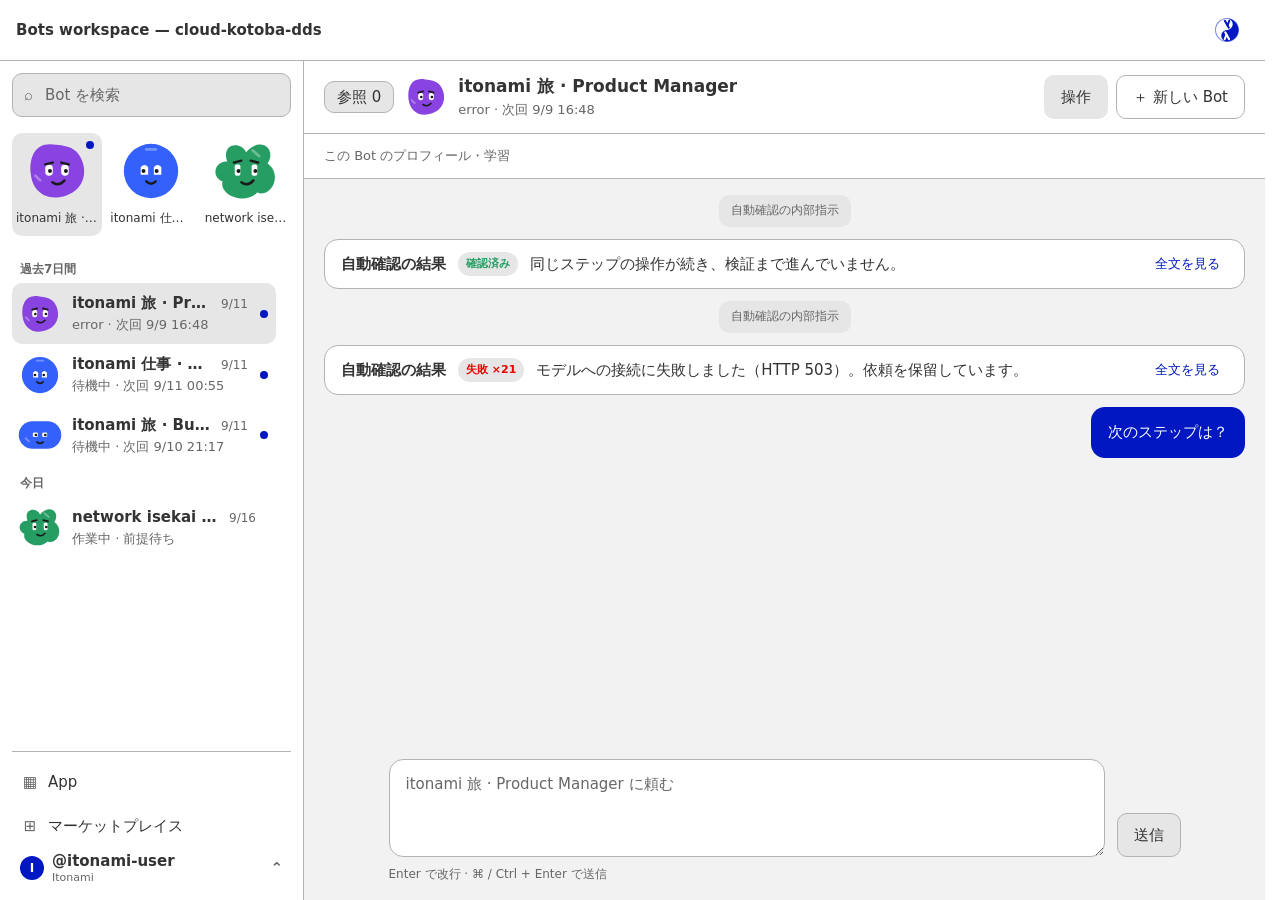
==== commit 9dc5720f: "bots: pinned grid, account entry, fixed-rail variant, and the renderer on shinkansen.interaction Pla" ====
--- a/examples/bots-workspace.html
+++ b/examples/bots-workspace.html
@@ -2700,7 +2700,8 @@
 @media(prefers-reduced-motion:reduce){.ck-bot>svg,.ck-bot *{animation:none!important;transition:none!important}}
 @media(forced-colors:active){.ck-bot__body{fill:Canvas;stroke:CanvasText;stroke-width:2}.ck-bot__white{fill:CanvasText}.ck-bot__pupil{fill:Canvas}.ck-bot__mouth,.ck-bot__rest-eyes,.ck-bot__brows{stroke:CanvasText}}
 
-.ck-bots{--ck-bots-ground:light-dark(var(--hig-color-system-grouped-background),color-mix(in srgb,var(--dds-light-neutral-solid-gray-900) 70%,var(--dds-light-neutral-black)));--ck-bots-raised:light-dark(var(--hig-color-system-background),var(--dds-light-neutral-solid-gray-900));--ck-bots-hover:light-dark(var(--hig-color-quaternary-system-fill),color-mix(in srgb,var(--dds-light-neutral-solid-gray-900) 60%,var(--dds-light-neutral-solid-gray-800)));--ck-bots-border:light-dark(var(--hig-color-separator),color-mix(in srgb,var(--dds-light-neutral-solid-gray-900) 45%,var(--dds-light-neutral-solid-gray-800)));--ck-bots-text:var(--hig-color-label);--ck-bots-muted:var(--hig-color-secondary-label);--ck-bots-accent:var(--hig-color-tint);--ck-bots-radius:var(--hig-radius-sm);--ck-bots-radius-lg:var(--hig-radius-md);--ck-bots-radius-pill:var(--hig-radius-capsule);--ck-bots-rail-width:19rem;display:grid;grid-template-columns:var(--ck-bots-rail-width) minmax(0,1fr);height:100%;min-height:0;color:var(--ck-bots-text);background:var(--ck-bots-ground);font-size:var(--hig-text-subheadline-font-size);line-height:1.6}.ck-bots *{box-sizing:border-box}.ck-bots button,.ck-bots input,.ck-bots textarea{font:inherit;color:inherit}.ck-bots :focus-visible{outline:2px solid var(--ck-bots-accent);outline-offset:2px}.ck-bots__rail{display:flex;flex-direction:column;min-height:0;gap:var(--hig-spacing-2);padding:var(--hig-spacing-3);background:var(--ck-bots-raised);border-inline-end:1px solid var(--ck-bots-border)}.ck-bots__search{position:relative;flex:none}.ck-bots__search-mark{position:absolute;inset-inline-start:var(--hig-spacing-3);top:50%;transform:translateY(-50%);color:var(--ck-bots-muted);pointer-events:none}.ck-bots__search-input{width:100%;min-height:2.75rem;padding:var(--hig-spacing-2) var(--hig-spacing-3) var(--hig-spacing-2) var(--hig-spacing-7);border:1px solid var(--ck-bots-border);border-radius:var(--ck-bots-radius);background:var(--ck-bots-hover);color:var(--ck-bots-text)}.ck-bots__search-input::placeholder{color:var(--ck-bots-muted)}.ck-bots__list{flex:1;min-height:0;overflow:auto;overscroll-behavior:contain;scrollbar-gutter:stable}.ck-bots__group{list-style:none;margin:0;padding:0}.ck-bots__group-label{position:sticky;top:0;z-index:1;margin:0;padding:var(--hig-spacing-2) var(--hig-spacing-2) var(--hig-spacing-1);background:var(--ck-bots-raised);color:var(--ck-bots-muted);font-size:var(--hig-text-caption1-font-size);font-weight:600}.ck-bots__row{margin:0;padding:0}.ck-bots__item{display:grid;grid-template-columns:2.5rem minmax(0,1fr) auto;align-items:center;gap:var(--hig-spacing-3);width:100%;min-height:3.5rem;padding:var(--hig-spacing-2) var(--hig-spacing-2);border:0;border-radius:var(--ck-bots-radius);background:transparent;text-align:start;cursor:pointer}.ck-bots__item:hover,.ck-bots__item.is-current{background:var(--ck-bots-hover)}.ck-bots__avatar{display:inline-flex;width:2.5rem;height:2.5rem;flex:none;align-items:center;justify-content:center;border-radius:var(--ck-bots-radius-pill)}.ck-bots__avatar>*{width:100%;height:100%}.ck-bots__copy{min-width:0}.ck-bots__headline{display:flex;align-items:baseline;gap:var(--hig-spacing-2)}.ck-bots__name{flex:1;min-width:0;overflow:hidden;text-overflow:ellipsis;white-space:nowrap;font-weight:700}.ck-bots__time{flex:none;color:var(--ck-bots-muted);font-size:var(--hig-text-caption1-font-size);font-variant-numeric:tabular-nums}.ck-bots__meta{display:block;overflow:hidden;text-overflow:ellipsis;white-space:nowrap;color:var(--ck-bots-muted);font-size:var(--hig-text-footnote-font-size)}.ck-bots__dot{width:.5rem;height:.5rem;border-radius:var(--ck-bots-radius-pill);background:var(--ck-bots-accent)}.ck-bots__launcher{flex:none;margin-top:auto;padding-top:var(--hig-spacing-2);border-top:1px solid var(--ck-bots-border)}.ck-bots__launch{display:flex;align-items:center;gap:var(--hig-spacing-2);min-height:2.75rem;padding-inline:var(--hig-spacing-2);border-radius:var(--ck-bots-radius);color:inherit;text-decoration:none}.ck-bots__launch:hover{background:var(--ck-bots-hover)}.ck-bots__launch-mark{width:1.25rem;text-align:center;color:var(--ck-bots-muted)}.ck-bots__main{display:flex;flex-direction:column;min-height:0;min-width:0;background:var(--ck-bots-ground)}.ck-bots__titlebar{display:flex;flex-wrap:wrap;align-items:center;gap:var(--hig-spacing-3);min-height:4rem;padding:var(--hig-spacing-3) var(--hig-spacing-5);background:var(--ck-bots-raised);border-bottom:1px solid var(--ck-bots-border)}.ck-bots__refs{flex:none}.ck-bots__identity{display:flex;align-items:center;gap:var(--hig-spacing-3);flex:1;min-width:0}.ck-bots__title-copy{min-width:0}.ck-bots__title-name{margin:0;overflow:hidden;text-overflow:ellipsis;white-space:nowrap;font-size:var(--hig-text-headline-font-size);font-weight:700}.ck-bots__title-status{margin:0;overflow:hidden;text-overflow:ellipsis;white-space:nowrap;color:var(--ck-bots-muted);font-size:var(--hig-text-footnote-font-size)}.ck-bots__actions{display:flex;align-items:center;gap:var(--hig-spacing-2);flex:none;margin-inline-start:auto}.ck-bots__chip{display:inline-flex;align-items:center;min-height:2rem;padding:0 var(--hig-spacing-3);border:1px solid var(--ck-bots-border);border-radius:var(--ck-bots-radius);background:var(--ck-bots-hover);font-size:var(--hig-text-footnote-font-size);font-weight:600;white-space:nowrap}button.ck-bots__chip{cursor:pointer}.ck-bots__action{min-height:2.75rem;padding:0 var(--hig-spacing-4);border:1px solid transparent;border-radius:var(--ck-bots-radius);background:var(--ck-bots-hover);font-weight:600;cursor:pointer;white-space:nowrap}.ck-bots__action--primary{background:var(--ck-bots-raised);border-color:var(--ck-bots-border)}.ck-bots__action:hover{border-color:var(--ck-bots-border)}.ck-bots__disclosure{flex:none;padding:0 var(--hig-spacing-5);border-bottom:1px solid var(--ck-bots-border);background:var(--ck-bots-raised)}.ck-bots__disclosure-summary{min-height:2.75rem;display:flex;align-items:center;gap:var(--hig-spacing-2);color:var(--ck-bots-muted);cursor:pointer;font-size:var(--hig-text-footnote-font-size)}.ck-bots__disclosure>:not(summary){padding-bottom:var(--hig-spacing-3)}.ck-bots__feed{flex:1;min-height:0;overflow:auto;overscroll-behavior:contain;padding:var(--hig-spacing-4) var(--hig-spacing-5);display:flex;flex-direction:column;gap:var(--hig-spacing-3)}.ck-bots__note{margin:0;text-align:center}.ck-bots__note>*{display:inline-flex;align-items:center;min-height:2rem;padding:0 var(--hig-spacing-3);border-radius:var(--ck-bots-radius);background:var(--ck-bots-hover);color:var(--ck-bots-muted);font-size:var(--hig-text-caption1-font-size)}.ck-bots__card{display:flex;flex-wrap:wrap;align-items:center;gap:var(--hig-spacing-2) var(--hig-spacing-3);padding:var(--hig-spacing-3) var(--hig-spacing-4);border:1px solid var(--ck-bots-border);border-radius:var(--ck-bots-radius-lg);background:var(--ck-bots-raised)}.ck-bots__card-title{margin:0;flex:none;font-size:var(--hig-text-subheadline-font-size);font-weight:700}.ck-bots__tag{display:inline-flex;align-items:center;min-height:1.5rem;padding:0 var(--hig-spacing-2);border-radius:var(--ck-bots-radius-pill);background:var(--ck-bots-hover);font-size:var(--hig-text-caption2-font-size);font-weight:600;white-space:nowrap}.ck-bots__tag[data-state=ok]{color:var(--color-semantic-success-1)}.ck-bots__tag[data-state=error]{color:var(--color-semantic-error-1)}.ck-bots__tag[data-state=warn]{color:var(--color-semantic-warning-orange-1)}.ck-bots__card-summary{flex:1 1 12rem;min-width:0;margin:0;overflow:hidden;text-overflow:ellipsis;white-space:nowrap}.ck-bots__card-more{flex:none;margin-inline-start:auto;font-size:var(--hig-text-footnote-font-size)}.ck-bots__card-more>*{color:var(--ck-bots-accent);background:transparent;border:0;padding:var(--hig-spacing-2);min-height:2.75rem;cursor:pointer;text-decoration:none}.ck-bots__bubble{max-width:46rem;padding:var(--hig-spacing-3) var(--hig-spacing-4);border:1px solid var(--ck-bots-border);border-radius:var(--ck-bots-radius-lg);background:var(--ck-bots-raised);white-space:pre-wrap;overflow-wrap:anywhere;line-height:1.7}.ck-bots__bubble[data-role=person]{margin-inline-start:auto;background:var(--ck-bots-accent);color:var(--hig-color-system-background);border-color:transparent}.ck-bots__composer{flex:none;display:grid;grid-template-columns:minmax(0,1fr) auto;gap:var(--hig-spacing-2) var(--hig-spacing-3);align-items:end;width:min(100%,52rem);margin-inline:auto;padding:var(--hig-spacing-3) var(--hig-spacing-5) max(var(--hig-spacing-4),env(safe-area-inset-bottom))}.ck-bots__prompt{grid-column:1;width:100%;min-height:5rem;max-height:40dvh;padding:var(--hig-spacing-3) var(--hig-spacing-4);border:1px solid var(--ck-bots-border);border-radius:var(--ck-bots-radius-lg);background:var(--ck-bots-raised);resize:vertical}.ck-bots__prompt::placeholder{color:var(--ck-bots-muted)}.ck-bots__send{grid-column:2;min-height:2.75rem;padding:0 var(--hig-spacing-4);border:1px solid var(--ck-bots-border);border-radius:var(--ck-bots-radius);background:var(--ck-bots-hover);font-weight:600;cursor:pointer;white-space:nowrap}.ck-bots__send:disabled{color:var(--ck-bots-muted);cursor:default}.ck-bots__hint{grid-column:1/-1;margin:0;color:var(--ck-bots-muted);font-size:var(--hig-text-caption1-font-size)}.ck-bots__rail-toggle{display:none;min-height:2.75rem;padding:0 var(--hig-spacing-3);border:1px solid var(--ck-bots-border);border-radius:var(--ck-bots-radius);background:var(--ck-bots-hover);cursor:pointer}@media(max-width:47.99rem){.ck-bots{grid-template-columns:minmax(0,1fr)}.ck-bots__rail{display:none}.ck-bots.show-rail>.ck-bots__rail{display:flex}.ck-bots.show-rail>.ck-bots__main{display:none}.ck-bots__rail-toggle{display:inline-flex;align-items:center}.ck-bots__titlebar{padding:var(--hig-spacing-2) var(--hig-spacing-3);min-height:3.5rem}.ck-bots__title-name{font-size:var(--hig-text-subheadline-font-size)}.ck-bots__actions{gap:var(--hig-spacing-1)}.ck-bots__feed{padding:var(--hig-spacing-3)}.ck-bots__composer{padding:var(--hig-spacing-2) var(--hig-spacing-3) max(var(--hig-spacing-3),env(safe-area-inset-bottom))}.ck-bots__hint{display:none}.ck-bots__card-summary{white-space:normal;flex-basis:100%}}@media(max-width:30rem){.ck-bots__item{grid-template-columns:2.25rem minmax(0,1fr) auto;min-height:3.25rem}.ck-bots__avatar{width:2.25rem;height:2.25rem}.ck-bots__actions{flex-wrap:wrap;margin-inline-start:0;width:100%}.ck-bots__prompt{min-height:4rem}.ck-bots__send{min-width:4rem}}@media(prefers-reduced-motion:reduce){.ck-bots *{transition:none;animation:none}}
+.ck-topbar[data-chrome=top]{position:sticky;top:0;z-index:20;display:flex;flex-wrap:wrap;align-items:center;justify-content:space-between;gap:var(--hig-spacing-3);min-height:3rem;padding:var(--hig-spacing-2) var(--hig-spacing-5);border-block-end:1px solid var(--hig-color-separator);background:var(--hig-color-system-background)}.ck-topbar__section{display:flex;align-items:center;gap:var(--hig-spacing-2);font-weight:700;min-inline-size:0}.ck-topbar__group{color:var(--hig-color-secondary-label)}.ck-topbar__sep{margin:0 var(--hig-spacing-2);color:var(--hig-color-secondary-label)}.ck-topbar__actions{display:flex;align-items:center;gap:var(--hig-spacing-2);flex-wrap:wrap}.ck-account{position:relative;inline-size:100%}.ck-account [hidden]{display:none!important}.ck-account__session{inline-size:100%}.ck-account__chip{display:flex;align-items:center;justify-content:flex-start;gap:var(--hig-spacing-2);inline-size:100%;min-height:2.25rem;padding:var(--hig-spacing-1) var(--hig-spacing-2);border-radius:var(--hig-radius-xs,6px);color:var(--hig-color-label);font:inherit;font-size:var(--hig-text-subheadline-font-size);font-weight:600;line-height:1.25;background:none;border:none;cursor:pointer;text-align:start;list-style:none;box-sizing:border-box}.ck-account__chip:hover{background:var(--hig-color-system-background)}.ck-account__chip::-webkit-details-marker{display:none}.ck-account__chip:focus-visible{outline:2px solid var(--hig-color-tint);outline-offset:2px}.ck-account__avatar{flex:none;inline-size:1.5rem;block-size:1.5rem;display:grid;place-items:center;border-radius:var(--hig-radius-capsule,999px);background:var(--hig-color-tint);color:var(--hig-color-system-background);font-size:var(--hig-text-caption1-font-size);font-weight:700}.ck-account__name{display:grid;min-inline-size:0}.ck-account__name span{overflow:hidden;text-overflow:ellipsis;white-space:nowrap}.ck-account__ws{font-size:var(--hig-text-caption2-font-size);font-weight:400;line-height:1.2;color:var(--hig-color-secondary-label)}.ck-account__caret{margin-inline-start:auto;color:var(--hig-color-secondary-label);transition:transform 120ms}.ck-account__session[open] .ck-account__caret{transform:rotate(180deg)}.ck-account__menu[data-chrome=float]{position:absolute;inset-inline:0;top:calc(100% + var(--hig-spacing-1));z-index:40;min-inline-size:13rem;display:grid;gap:2px;padding:var(--hig-spacing-2);border:1px solid var(--hig-color-separator);border-radius:var(--hig-radius-md,12px);background:var(--hig-color-system-background);box-shadow:0 8px 24px rgb(0 0 0 / 16%)}.ck-account__session:not([open]) .ck-account__menu{display:none}.ck-account__item{display:flex;align-items:center;min-height:2.5rem;padding:var(--hig-spacing-2) var(--hig-spacing-3);border-radius:var(--hig-radius-sm,8px);color:var(--hig-color-label);font:inherit;font-size:var(--hig-text-subheadline-font-size);font-weight:600;text-decoration:none;white-space:nowrap;background:none;border:none;cursor:pointer;inline-size:100%;text-align:start;box-sizing:border-box}.ck-account__item:hover{background:var(--hig-color-secondary-system-background)}.ck-account__item:focus-visible{outline:2px solid var(--hig-color-tint);outline-offset:-2px}@media(min-width:64rem){.ck-account--rail .ck-account__menu[data-chrome=float]{top:auto;inset-block-end:calc(100% + var(--hig-spacing-1))}}@media(max-width:64rem){.ck-account--rail .ck-account__menu[data-chrome=float]{inset-inline:auto 0}}
+.ck-bots{--ck-bots-ground:light-dark(var(--hig-color-system-grouped-background),color-mix(in srgb,var(--dds-light-neutral-solid-gray-900) 70%,var(--dds-light-neutral-black)));--ck-bots-raised:light-dark(var(--hig-color-system-background),var(--dds-light-neutral-solid-gray-900));--ck-bots-hover:light-dark(var(--hig-color-quaternary-system-fill),color-mix(in srgb,var(--dds-light-neutral-solid-gray-900) 60%,var(--dds-light-neutral-solid-gray-800)));--ck-bots-border:light-dark(var(--hig-color-separator),color-mix(in srgb,var(--dds-light-neutral-solid-gray-900) 45%,var(--dds-light-neutral-solid-gray-800)));--ck-bots-text:var(--hig-color-label);--ck-bots-muted:var(--hig-color-secondary-label);--ck-bots-accent:var(--hig-color-tint);--ck-bots-radius:var(--hig-radius-sm);--ck-bots-radius-lg:var(--hig-radius-md);--ck-bots-radius-pill:var(--hig-radius-capsule);--ck-bots-rail-width:19rem;display:grid;grid-template-columns:var(--ck-bots-rail-width) minmax(0,1fr);height:100%;min-height:0;color:var(--ck-bots-text);background:var(--ck-bots-ground);font-size:var(--hig-text-subheadline-font-size);line-height:1.6}.ck-bots *{box-sizing:border-box}.ck-bots button,.ck-bots input,.ck-bots textarea{font:inherit;color:inherit}.ck-bots :focus-visible{outline:2px solid var(--ck-bots-accent);outline-offset:2px}.ck-bots__rail{display:flex;flex-direction:column;min-height:0;gap:var(--hig-spacing-2);padding:var(--hig-spacing-3);background:var(--ck-bots-raised);border-inline-end:1px solid var(--ck-bots-border)}.ck-bots__search{position:relative;flex:none}.ck-bots__search-mark{position:absolute;inset-inline-start:var(--hig-spacing-3);top:50%;transform:translateY(-50%);color:var(--ck-bots-muted);pointer-events:none}.ck-bots__search-input{width:100%;min-height:2.75rem;padding:var(--hig-spacing-2) var(--hig-spacing-3) var(--hig-spacing-2) var(--hig-spacing-7);border:1px solid var(--ck-bots-border);border-radius:var(--ck-bots-radius);background:var(--ck-bots-hover);color:var(--ck-bots-text)}.ck-bots__search-input::placeholder{color:var(--ck-bots-muted)}.ck-bots__list{flex:1;min-height:0;overflow:auto;overscroll-behavior:contain;scrollbar-gutter:stable}.ck-bots__group{list-style:none;margin:0;padding:0}.ck-bots__group-label{position:sticky;top:0;z-index:1;margin:0;padding:var(--hig-spacing-2) var(--hig-spacing-2) var(--hig-spacing-1);background:var(--ck-bots-raised);color:var(--ck-bots-muted);font-size:var(--hig-text-caption1-font-size);font-weight:600}.ck-bots__row{margin:0;padding:0}.ck-bots__item{display:grid;grid-template-columns:2.5rem minmax(0,1fr) auto;align-items:center;gap:var(--hig-spacing-3);width:100%;min-height:3.5rem;padding:var(--hig-spacing-2) var(--hig-spacing-2);border:0;border-radius:var(--ck-bots-radius);background:transparent;text-align:start;cursor:pointer}.ck-bots__item:hover,.ck-bots__item.is-current{background:var(--ck-bots-hover)}.ck-bots__avatar{display:inline-flex;width:2.5rem;height:2.5rem;flex:none;align-items:center;justify-content:center;border-radius:var(--ck-bots-radius-pill)}.ck-bots__avatar>*{width:100%;height:100%}.ck-bots__copy{min-width:0}.ck-bots__headline{display:flex;align-items:baseline;gap:var(--hig-spacing-2)}.ck-bots__name{flex:1;min-width:0;overflow:hidden;text-overflow:ellipsis;white-space:nowrap;font-weight:700}.ck-bots__time{flex:none;color:var(--ck-bots-muted);font-size:var(--hig-text-caption1-font-size);font-variant-numeric:tabular-nums}.ck-bots__meta{display:block;overflow:hidden;text-overflow:ellipsis;white-space:nowrap;color:var(--ck-bots-muted);font-size:var(--hig-text-footnote-font-size)}.ck-bots__dot{width:.5rem;height:.5rem;border-radius:var(--ck-bots-radius-pill);background:var(--ck-bots-accent)}.ck-bots__pinned{list-style:none;display:grid;grid-template-columns:repeat(3,minmax(0,1fr));gap:var(--hig-spacing-1);margin:0;padding:var(--hig-spacing-2) 0;max-height:13rem;overflow:auto;flex:none}.ck-bots__pinned[hidden]{display:none}.ck-bots__pinned .ck-bots__item{display:flex;flex-direction:column;align-items:center;gap:var(--hig-spacing-2);position:relative;padding:var(--hig-spacing-2) var(--hig-spacing-1);text-align:center}.ck-bots__pinned .ck-bots__avatar{width:3.75rem;height:3.75rem}.ck-bots__pinned .ck-bots__copy{width:100%}.ck-bots__pinned .ck-bots__headline{justify-content:center}.ck-bots__pinned .ck-bots__name{flex:none;max-width:100%;font-size:var(--hig-text-caption1-font-size);font-weight:500}.ck-bots__pinned .ck-bots__time,.ck-bots__pinned .ck-bots__meta{display:none}.ck-bots__pinned .ck-bots__dot{position:absolute;top:var(--hig-spacing-2);right:var(--hig-spacing-2)}.ck-bots__launcher{flex:none;margin-top:auto;padding-top:var(--hig-spacing-2);border-top:1px solid var(--ck-bots-border)}.ck-bots__launch{display:flex;align-items:center;gap:var(--hig-spacing-2);min-height:2.75rem;padding-inline:var(--hig-spacing-2);border-radius:var(--ck-bots-radius);color:inherit;text-decoration:none}.ck-bots__launch:hover{background:var(--ck-bots-hover)}.ck-bots__launch-mark{width:1.25rem;text-align:center;color:var(--ck-bots-muted)}.ck-bots__main{display:flex;flex-direction:column;min-height:0;min-width:0;background:var(--ck-bots-ground)}.ck-bots__titlebar{display:flex;flex-wrap:wrap;align-items:center;gap:var(--hig-spacing-3);min-height:4rem;padding:var(--hig-spacing-3) var(--hig-spacing-5);background:var(--ck-bots-raised);border-bottom:1px solid var(--ck-bots-border)}.ck-bots__refs{flex:none}.ck-bots__identity{display:flex;align-items:center;gap:var(--hig-spacing-3);flex:1;min-width:0}.ck-bots__title-copy{min-width:0}.ck-bots__title-name{margin:0;overflow:hidden;text-overflow:ellipsis;white-space:nowrap;font-size:var(--hig-text-headline-font-size);font-weight:700}.ck-bots__title-status{margin:0;overflow:hidden;text-overflow:ellipsis;white-space:nowrap;color:var(--ck-bots-muted);font-size:var(--hig-text-footnote-font-size)}.ck-bots__actions{display:flex;align-items:center;gap:var(--hig-spacing-2);flex:none;margin-inline-start:auto}.ck-bots__chip{display:inline-flex;align-items:center;min-height:2rem;padding:0 var(--hig-spacing-3);border:1px solid var(--ck-bots-border);border-radius:var(--ck-bots-radius);background:var(--ck-bots-hover);font-size:var(--hig-text-footnote-font-size);font-weight:600;white-space:nowrap}button.ck-bots__chip{cursor:pointer}.ck-bots__action{min-height:2.75rem;padding:0 var(--hig-spacing-4);border:1px solid transparent;border-radius:var(--ck-bots-radius);background:var(--ck-bots-hover);font-weight:600;cursor:pointer;white-space:nowrap}.ck-bots__action--primary{background:var(--ck-bots-raised);border-color:var(--ck-bots-border)}.ck-bots__action:hover{border-color:var(--ck-bots-border)}.ck-bots__disclosure{flex:none;padding:0 var(--hig-spacing-5);border-bottom:1px solid var(--ck-bots-border);background:var(--ck-bots-raised)}.ck-bots__disclosure-summary{min-height:2.75rem;display:flex;align-items:center;gap:var(--hig-spacing-2);color:var(--ck-bots-muted);cursor:pointer;font-size:var(--hig-text-footnote-font-size)}.ck-bots__disclosure>:not(summary){padding-bottom:var(--hig-spacing-3)}.ck-bots__feed{flex:1;min-height:0;overflow:auto;overscroll-behavior:contain;padding:var(--hig-spacing-4) var(--hig-spacing-5);display:flex;flex-direction:column;gap:var(--hig-spacing-3)}.ck-bots__note{margin:0;text-align:center}.ck-bots__note>*{display:inline-flex;align-items:center;min-height:2rem;padding:0 var(--hig-spacing-3);border-radius:var(--ck-bots-radius);background:var(--ck-bots-hover);color:var(--ck-bots-muted);font-size:var(--hig-text-caption1-font-size)}.ck-bots__card{display:flex;flex-wrap:wrap;align-items:center;gap:var(--hig-spacing-2) var(--hig-spacing-3);padding:var(--hig-spacing-3) var(--hig-spacing-4);border:1px solid var(--ck-bots-border);border-radius:var(--ck-bots-radius-lg);background:var(--ck-bots-raised)}.ck-bots__card-title{margin:0;flex:none;font-size:var(--hig-text-subheadline-font-size);font-weight:700}.ck-bots__tag{display:inline-flex;align-items:center;min-height:1.5rem;padding:0 var(--hig-spacing-2);border-radius:var(--ck-bots-radius-pill);background:var(--ck-bots-hover);font-size:var(--hig-text-caption2-font-size);font-weight:600;white-space:nowrap}.ck-bots__tag[data-state=ok]{color:var(--color-semantic-success-1)}.ck-bots__tag[data-state=error]{color:var(--color-semantic-error-1)}.ck-bots__tag[data-state=warn]{color:var(--color-semantic-warning-orange-1)}.ck-bots__card-summary{flex:1 1 12rem;min-width:0;margin:0;overflow:hidden;text-overflow:ellipsis;white-space:nowrap}.ck-bots__card-more{flex:none;margin-inline-start:auto;font-size:var(--hig-text-footnote-font-size)}.ck-bots__card-more>*{color:var(--ck-bots-accent);background:transparent;border:0;padding:var(--hig-spacing-2);min-height:2.75rem;cursor:pointer;text-decoration:none}.ck-bots__bubble{max-width:46rem;padding:var(--hig-spacing-3) var(--hig-spacing-4);border:1px solid var(--ck-bots-border);border-radius:var(--ck-bots-radius-lg);background:var(--ck-bots-raised);white-space:pre-wrap;overflow-wrap:anywhere;line-height:1.7}.ck-bots__bubble[data-role=person]{margin-inline-start:auto;background:var(--ck-bots-accent);color:var(--hig-color-system-background);border-color:transparent}.ck-bots__composer{flex:none;display:grid;grid-template-columns:minmax(0,1fr) auto;gap:var(--hig-spacing-2) var(--hig-spacing-3);align-items:end;width:min(100%,52rem);margin-inline:auto;padding:var(--hig-spacing-3) var(--hig-spacing-5) max(var(--hig-spacing-4),env(safe-area-inset-bottom))}.ck-bots__prompt{grid-column:1;width:100%;min-height:5rem;max-height:40dvh;padding:var(--hig-spacing-3) var(--hig-spacing-4);border:1px solid var(--ck-bots-border);border-radius:var(--ck-bots-radius-lg);background:var(--ck-bots-raised);resize:vertical}.ck-bots__prompt::placeholder{color:var(--ck-bots-muted)}.ck-bots__send{grid-column:2;min-height:2.75rem;padding:0 var(--hig-spacing-4);border:1px solid var(--ck-bots-border);border-radius:var(--ck-bots-radius);background:var(--ck-bots-hover);font-weight:600;cursor:pointer;white-space:nowrap}.ck-bots__send:disabled{color:var(--ck-bots-muted);cursor:default}.ck-bots__hint{grid-column:1/-1;margin:0;color:var(--ck-bots-muted);font-size:var(--hig-text-caption1-font-size)}.ck-bots__rail-toggle{display:none;min-height:2.75rem;padding:0 var(--hig-spacing-3);border:1px solid var(--ck-bots-border);border-radius:var(--ck-bots-radius);background:var(--ck-bots-hover);cursor:pointer}@media(min-width:48rem){.ck-bots--fixed-rail{display:block}.ck-bots--fixed-rail>.ck-bots__rail{position:fixed;inset:0 auto 0 0;width:var(--ck-bots-rail-width);z-index:41}.ck-bots--fixed-rail>.ck-bots__main{margin-inline-start:var(--ck-bots-rail-width);height:100%}}@media(max-width:47.99rem){.ck-bots{grid-template-columns:minmax(0,1fr)}.ck-bots__rail{display:none}.ck-bots.show-rail>.ck-bots__rail{display:flex}.ck-bots.show-rail>.ck-bots__main{display:none}.ck-bots__rail-toggle{display:inline-flex;align-items:center}.ck-bots__titlebar{padding:var(--hig-spacing-2) var(--hig-spacing-3);min-height:3.5rem}.ck-bots__title-name{font-size:var(--hig-text-subheadline-font-size)}.ck-bots__actions{gap:var(--hig-spacing-1)}.ck-bots__feed{padding:var(--hig-spacing-3)}.ck-bots__composer{padding:var(--hig-spacing-2) var(--hig-spacing-3) max(var(--hig-spacing-3),env(safe-area-inset-bottom))}.ck-bots__hint{display:none}.ck-bots__card-summary{white-space:normal;flex-basis:100%}}@media(max-width:30rem){.ck-bots__item{grid-template-columns:2.25rem minmax(0,1fr) auto;min-height:3.25rem}.ck-bots__avatar{width:2.25rem;height:2.25rem}.ck-bots__actions{flex-wrap:wrap;margin-inline-start:0;width:100%}.ck-bots__prompt{min-height:4rem}.ck-bots__send{min-width:4rem}}@media(prefers-reduced-motion:reduce){.ck-bots *{transition:none;animation:none}}
 body{margin:0;height:100dvh;display:flex;flex-direction:column;font-family:system-ui,sans-serif;color:var(--hig-color-label);background:var(--hig-color-system-background)}.ex-top{display:flex;align-items:center;justify-content:space-between;gap:var(--hig-spacing-3);padding:var(--hig-spacing-2) var(--hig-spacing-4);border-bottom:1px solid var(--hig-color-separator)}.ex-top h1{margin:0;font-size:var(--hig-text-subheadline-font-size)}#bots{flex:1;min-height:0}.dads-visually-hidden{position:absolute;width:1px;height:1px;overflow:hidden;clip-path:inset(50%)}</style><script>(function(){var K='kotoba-theme',R=document.documentElement;function stored(){try{var v=localStorage.getItem(K);return v==='dark'||v==='light'?v:null;}catch(e){return null;}}var s=stored();if(s)R.setAttribute('data-theme',s);function sysDark(){return !!(window.matchMedia&&matchMedia('(prefers-color-scheme: dark)').matches);}function current(){var a=R.getAttribute('data-theme');return a==='dark'||a==='light'?a:(sysDark()?'dark':'light');}function paint(){var b=document.getElementById('kot-theme');if(!b)return;var d=current()==='dark';b.setAttribute('aria-checked',d?'true':'false');var ja=(R.lang||'').indexOf('ja')===0;b.setAttribute('aria-label',ja?(d?'ダークモード、オン':'ダークモード、オフ'):(d?'Dark mode, on':'Dark mode, off'));}document.addEventListener('click',function(e){var t=e.target,b=null;while(t&&t!==document){if(t.id==='kot-theme'){b=t;break;}t=t.parentNode;}if(!b)return;var n=current()==='dark'?'light':'dark';R.setAttribute('data-theme',n);try{localStorage.setItem(K,n);}catch(e2){}paint();});function ready(){var b=document.getElementById('kot-theme');if(b){b.hidden=false;paint();}}if(document.readyState==='loading')document.addEventListener('DOMContentLoaded',ready);else ready();if(window.matchMedia){var mq=matchMedia('(prefers-color-scheme: dark)');var f=function(){if(!stored())paint();};if(mq.addEventListener)mq.addEventListener('change',f);}})();</script></head>
   <body>
     <header class="ex-top">
@@ -2727,11 +2728,12 @@
     <section aria-label="Bots" id="bots" class="ck-bots" data-ck-bots="workspace">
       <aside aria-label="Bot 一覧" class="ck-bots__rail" data-ck-bots="rail">
         <div class="ck-bots__search" data-ck-bots="search"><span class="ck-bots__search-mark" aria-hidden="true">⌕</span><input type="search" class="ck-bots__search-input" autocomplete="off" id="bots-search" placeholder="Bot を検索" aria-label="Bot を検索"></div>
-        <div class="ck-bots__list" data-ck-bots="list">
+        <ul id="pinned" hidden class="ck-bots__pinned" data-ck-bots="pinned" aria-label="ピン留めした Bot"></ul>
+        <div id="rail-list" class="ck-bots__list" data-ck-bots="list">
           <ul class="ck-bots__group" data-ck-bots="group">
             <li class="ck-bots__group-label" data-ck-bots="group-label">過去7日間</li>
             <li class="ck-bots__row" data-ck-bots="row">
-              <button type="button" class="ck-bots__item is-current" aria-current="true" data-ck-bots="item" data-bot-id="bot-tabi-pm">
+              <button type="button" class="ck-bots__item is-current" aria-current="true" data-ck-bots="item" data-action="bots/select" data-params="{&quot;id&quot;:&quot;bot-tabi-pm&quot;}" data-bot-id="bot-tabi-pm">
                 <span class="ck-bots__avatar" aria-hidden="true">
                   <span class="ck-bot" data-ck-bot-id="bot-tabi-pm" data-status="blocked" data-motion="auto" data-color="violet" data-glyph="bean" aria-hidden="true"></span>
                 </span>
@@ -2746,7 +2748,7 @@
               </button>
             </li>
             <li class="ck-bots__row" data-ck-bots="row">
-              <button type="button" class="ck-bots__item" data-ck-bots="item" data-bot-id="bot-shigoto-bd">
+              <button type="button" class="ck-bots__item" data-ck-bots="item" data-action="bots/select" data-params="{&quot;id&quot;:&quot;bot-shigoto-bd&quot;}" data-bot-id="bot-shigoto-bd">
                 <span class="ck-bots__avatar" aria-hidden="true">
                   <span class="ck-bot" data-ck-bot-id="bot-shigoto-bd" data-status="idle" data-motion="auto" data-color="blue" data-glyph="circle" aria-hidden="true"></span>
                 </span>
@@ -2761,7 +2763,7 @@
               </button>
             </li>
             <li class="ck-bots__row" data-ck-bots="row">
-              <button type="button" class="ck-bots__item" data-ck-bots="item" data-bot-id="bot-tabi-bo">
+              <button type="button" class="ck-bots__item" data-ck-bots="item" data-action="bots/select" data-params="{&quot;id&quot;:&quot;bot-tabi-bo&quot;}" data-bot-id="bot-tabi-bo">
                 <span class="ck-bots__avatar" aria-hidden="true">
                   <span class="ck-bot" data-ck-bot-id="bot-tabi-bo" data-status="idle" data-motion="auto" data-color="blue" data-glyph="wide" aria-hidden="true"></span>
                 </span>
@@ -2776,20 +2778,7 @@
               </button>
             </li>
           </ul>
-          <ul class="ck-bots__group" data-ck-bots="group">
-            <li class="ck-bots__group-label" data-ck-bots="group-label">今日</li>
-            <li class="ck-bots__row" data-ck-bots="row">
-              <button type="button" class="ck-bots__item" data-ck-bots="item" data-bot-id="bot-isekai-qa"><span class="ck-bots__avatar" aria-hidden="true">
-                <span class="ck-bot" data-ck-bot-id="bot-isekai-qa" data-status="working" data-motion="auto" data-color="green" data-glyph="cloud" aria-hidden="true"></span>
-              </span><span class="ck-bots__copy">
-                <span class="ck-bots__headline">
-                  <span class="ck-bots__name" data-ck-bots="name">network isekai · QA</span>
-                  <time class="ck-bots__time" data-ck-bots="time">9/16</time>
-                </span>
-                <span class="ck-bots__meta" data-ck-bots="meta">作業中 · 前提待ち</span>
-              </span></button>
-            </li>
-          </ul>
+          <div id="rail-today"></div>
         </div>
         <footer class="ck-bots__launcher" data-ck-bots="launcher">
           <a class="ck-bots__launch" href="#apps" data-ck-bots="launch">
@@ -2800,10 +2789,23 @@
             <span class="ck-bots__launch-mark" aria-hidden="true">⊞</span>
             <span>マーケットプレイス</span>
           </a>
-          <a class="ck-bots__launch" href="#account" data-ck-bots="launch">
-            <span class="ck-bots__launch-mark" aria-hidden="true">I</span>
-            <span>Itonami User</span>
-          </a>
+          <div class="ck-account ck-account--rail" id="account" data-ck-account="entry">
+            <a class="dads-button ck-account__sign-in" data-type="outline" data-size="sm" href="#sign-in" data-ck-account="sign-in">サインイン</a>
+            <details class="ck-account__session" data-ck-account="session" hidden>
+              <summary class="ck-account__chip" aria-label="アカウント">
+                <span class="ck-account__avatar" aria-hidden="true" data-ck-account="initial"></span>
+                <span class="ck-account__name">
+                  <span data-ck-account="name"></span>
+                  <span class="ck-account__ws" data-ck-account="workspace"></span>
+                </span>
+                <span class="ck-account__caret" aria-hidden="true">⌃</span>
+              </summary>
+              <div class="ck-account__menu" data-chrome="float" role="group" aria-label="アカウント">
+                <a class="ck-account__item" href="#account">アカウント設定</a>
+                <button type="button" class="ck-account__item" id="sign-out" data-ck-account="sign-out">サインアウト</button>
+              </div>
+            </details>
+          </div>
         </footer>
       </aside>
       <div class="ck-bots__main" data-ck-bots="main">
@@ -2821,9 +2823,9 @@
             </div>
           </div>
           <div class="ck-bots__actions">
-            <button type="button" class="ck-bots__rail-toggle" data-ck-bots="rail-toggle" aria-expanded="false" id="rail-toggle" aria-controls="bots">一覧</button>
+            <button type="button" class="ck-bots__rail-toggle" data-ck-bots="rail-toggle" aria-expanded="false" data-action="bots/rail-toggle" id="rail-toggle" aria-controls="bots">一覧</button>
             <button type="button" class="ck-bots__action" data-ck-bots="action" id="ops">操作</button>
-            <button type="button" class="ck-bots__action ck-bots__action--primary" data-ck-bots="action" id="new-bot">＋ 新しい Bot</button>
+            <button type="button" class="ck-bots__action ck-bots__action--primary" data-ck-bots="action" data-action="bots/new" id="new-bot">＋ 新しい Bot</button>
           </div>
         </header>
         <details id="profile" class="ck-bots__disclosure" data-ck-bots="disclosure">
@@ -2855,7 +2857,7 @@
           </article>
           <div class="ck-bots__bubble" data-role="person" data-ck-bots="bubble">次のステップは？</div>
         </div>
-        <form id="composer" aria-label="この Bot に頼む" class="ck-bots__composer" data-ck-bots="composer">
+        <form data-action="bots/send" id="composer" aria-label="この Bot に頼む" class="ck-bots__composer" data-ck-bots="composer">
           <label for="prompt" class="dads-visually-hidden">依頼</label>
           <textarea class="ck-bots__prompt" rows="3" data-ck-bots="prompt" id="prompt" placeholder="itonami 旅 · Product Manager に頼む"></textarea>
           <button type="submit" class="ck-bots__send" data-ck-bots="send" id="send">送信</button>
@@ -2863,6 +2865,8 @@
         </form>
       </div>
     </section>
+    <p id="sent" class="dads-visually-hidden" aria-live="polite"></p>
+    <script>(function(){var handlers={};function params(el){var raw=el.getAttribute('data-params');if(!raw)return {};try{return JSON.parse(raw);}catch(e){return {};}}function on(id,fn){handlers[id]=fn;return function(){if(handlers[id]===fn)delete handlers[id];};}function off(id){delete handlers[id];}function dispatch(id,p,el,ev){var fn=handlers[id];if(!fn)return false;fn(p||{},el||null,ev||null);return true;}function delegate(ev){var el=ev.target&&ev.target.closest?ev.target.closest('[data-action]'):null;if(!el)return;if(ev.type==='submit'&&el.tagName!=='FORM')return;if(ev.type==='click'&&el.tagName==='FORM')return;var id=el.getAttribute('data-action');if(!handlers[id])return;if(ev.type==='submit'||el.tagName==='A'||el.tagName==='BUTTON')ev.preventDefault();handlers[id](params(el),el,ev);}document.addEventListener('click',delegate);document.addEventListener('submit',delegate);function streamRun(url,h,init){var ctl=new AbortController();var opts=Object.assign({},init||{});opts.signal=ctl.signal;var closed=false;function close(){if(closed)return;closed=true;if(h&&h.onClose)h.onClose();}fetch(url,opts).then(function(r){if(!r.ok){if(h&&h.onError)h.onError({status:r.status});close();return;}var reader=r.body.getReader(),dec=new TextDecoder(),buf='';function drain(final){var lines=buf.split('\n');buf=final?'':lines.pop();for(var i=0;i<lines.length;i++){var line=lines[i].trim();if(line.indexOf('data:')!==0)continue;var body=line.slice(5).trim();if(body==='[DONE]')continue;var frame=null;try{frame=JSON.parse(body);}catch(e){continue;}if(h&&h.onEvent)h.onEvent(frame);}}function step(){return reader.read().then(function(res){if(res.done){drain(true);close();return;}buf+=dec.decode(res.value,{stream:true});drain(false);return step();});}return step();}).catch(function(e){if(h&&h.onError)h.onError({error:String(e&&e.message||e),aborted:ctl.signal.aborted});close();});return {abort:function(reason){ctl.abort(reason||'stop');}};}function hydrate(name,fn){var nodes=document.querySelectorAll('[data-hydrate="'+name+'"]:not([data-hydrated])');for(var i=0;i<nodes.length;i++){nodes[i].setAttribute('data-hydrated','');fn(nodes[i]);}return nodes.length;}globalThis.shinkansen={on:on,off:off,dispatch:dispatch,streamRun:streamRun,hydrate:hydrate,params:params};})();</script>
     <script>/* Cloud Kotoba DDS Bot component — Apache-2.0. No network, timers or app state. */
 (function (root) {
   'use strict';
@@ -2931,8 +2935,17 @@
   root.cloudKotobaBot=Object.freeze({version:'0.1.0',profile,create,update,mountAll,states:Object.freeze(states),colors:Object.freeze(colors)});
 })(globalThis);
 </script>
-    <script>cloudKotobaBot.mountAll();
-document.getElementById('rail-toggle').onclick=function(){var w=document.getElementById('bots');var on=w.classList.toggle('show-rail');this.setAttribute('aria-expanded',String(on));};
-document.getElementById('composer').onsubmit=function(e){e.preventDefault();};</script>
+    <script>(function(global){'use strict';function hydrateSession(root,facts){if(!root)return null;facts=facts||{};const q=k=>root.querySelector('[data-ck-account="'+k+'"]');const name=String(facts.name||'');const n=q('name');if(n)n.textContent='@'+name;const w=q('workspace');if(w)w.textContent=String(facts.workspace||'');const i=q('initial');if(i)i.textContent=facts.initial||name.slice(0,1).toUpperCase();const s=q('sign-in');if(s)s.hidden=true;const session=q('session');const chip=root.querySelector('.ck-account__chip');if(session){session.hidden=false;session.addEventListener('keydown',e=>{if(e.key==='Escape'&&session.open){session.open=false;if(chip)chip.focus();}});root.ownerDocument.addEventListener('click',e=>{if(session.open&&!session.contains(e.target))session.open=false;});}return root;}global.cloudKotobaShell=Object.freeze({hydrateSession});})(globalThis);</script>
+    <script>(function(global){'use strict';function el(tag,cls,text){var n=document.createElement(tag);if(cls)n.className=cls;if(text!=null)n.textContent=text;return n;}function face(bot,opts){if(opts&&opts.avatar){var a=opts.avatar(bot);if(a)return a;}if(global.cloudKotobaBot&&global.cloudKotobaBot.create){return global.cloudKotobaBot.create({id:bot.id,avatar:bot.avatar||{},status:bot.status||'unknown'});}return el('span','ck-bot');}function row(bot,opts){opts=opts||{};var li=el('li','ck-bots__row');li.dataset.ckBots='row';var b=el('button','ck-bots__item');b.type='button';b.dataset.ckBots='item';if(bot.id!=null){b.setAttribute('data-action','bots/select');b.setAttribute('data-params',JSON.stringify({id:String(bot.id)}));b.dataset.botId=String(bot.id);}var cur=opts.current!=null&&String(opts.current)===String(bot.id);if(cur){b.classList.add('is-current');b.setAttribute('aria-current','true');}if(bot.label)b.setAttribute('aria-label',bot.label);var av=el('span','ck-bots__avatar');av.setAttribute('aria-hidden','true');av.append(face(bot,opts));var copy=el('span','ck-bots__copy');var head=el('span','ck-bots__headline');var name=el('span','ck-bots__name',bot.name||'');name.dataset.ckBots='name';head.append(name);if(bot.time){var t=el('time','ck-bots__time',bot.time);t.dataset.ckBots='time';head.append(t);}copy.append(head);if(bot.meta){var m=el('span','ck-bots__meta',bot.meta);m.dataset.ckBots='meta';copy.append(m);}b.append(av,copy);if(bot.unread){var d=el('span','ck-bots__dot');d.dataset.ckBots='unread';d.setAttribute('role','img');d.setAttribute('aria-label',opts.unreadLabel||'未読');b.append(d);}li.append(b);return li;}function renderRail(list,groups,opts){if(!list)return 0;list.replaceChildren();var n=0;(groups||[]).forEach(function(g){var ul=el('ul','ck-bots__group');ul.dataset.ckBots='group';var lab=el('li','ck-bots__group-label',g.label||'');lab.dataset.ckBots='group-label';ul.append(lab);(g.bots||[]).forEach(function(bot){ul.append(row(bot,opts));n++;});list.append(ul);});return n;}function renderPinned(grid,bots,opts){if(!grid)return 0;grid.replaceChildren();(bots||[]).forEach(function(bot){grid.append(row(bot,opts));});grid.hidden=!(bots&&bots.length);return bots?bots.length:0;}function setCurrent(root,id){var items=(root||document).querySelectorAll('.ck-bots__item');for(var i=0;i<items.length;i++){var it=items[i];var on=it.dataset.botId!=null&&it.dataset.botId===String(id);it.classList.toggle('is-current',on);if(on)it.setAttribute('aria-current','true');else it.removeAttribute('aria-current');}}global.cloudKotobaBots=Object.freeze({row:row,renderRail:renderRail,renderPinned:renderPinned,setCurrent:setCurrent});})(globalThis);</script>
+    <script>var data={"today":[{"id":"bot-isekai-qa","name":"network isekai · QA","meta":"作業中 · 前提待ち","time":"9/16","status":"working","avatar":{"color":"green","glyph":"cloud"}}],"pinned":[{"id":"bot-tabi-pm","name":"itonami 旅 · Product Manager","status":"blocked","unread":true,"avatar":{"color":"violet","glyph":"bean"}},{"id":"bot-shigoto-bd","name":"itonami 仕事 · Business Developer","status":"idle","avatar":{"color":"blue","glyph":"circle"}},{"id":"bot-isekai-qa","name":"network isekai · QA","status":"working","avatar":{"color":"green","glyph":"cloud"}}]};var current='bot-tabi-pm';
+cloudKotobaBots.renderPinned(document.getElementById('pinned'),data.pinned,{current:current});
+cloudKotobaBots.renderRail(document.getElementById('rail-today'),[{label:'今日',bots:data.today}],{current:current});
+cloudKotobaBot.mountAll();
+cloudKotobaShell.hydrateSession(document.getElementById('account'),{name:'itonami-user',workspace:'Itonami'});
+shinkansen.on('bots/select',function(p){current=p.id;cloudKotobaBots.setCurrent(document.getElementById('bots'),p.id);document.querySelector('[data-ck-bots=title-name]').textContent=(document.querySelector('.ck-bots__item[data-bot-id="'+p.id+'"] [data-ck-bots=name]')||{}).textContent||p.id;});
+shinkansen.on('bots/rail-toggle',function(p,el){var w=document.getElementById('bots');var on=w.classList.toggle('show-rail');el.setAttribute('aria-expanded',String(on));});
+shinkansen.on('bots/send',function(p,el){var t=el.querySelector('[data-ck-bots=prompt]');document.getElementById('sent').textContent=t.value;t.value='';});
+shinkansen.on('bots/new',function(){document.getElementById('sent').textContent='new bot';});
+</script>
   </body>
 </html>
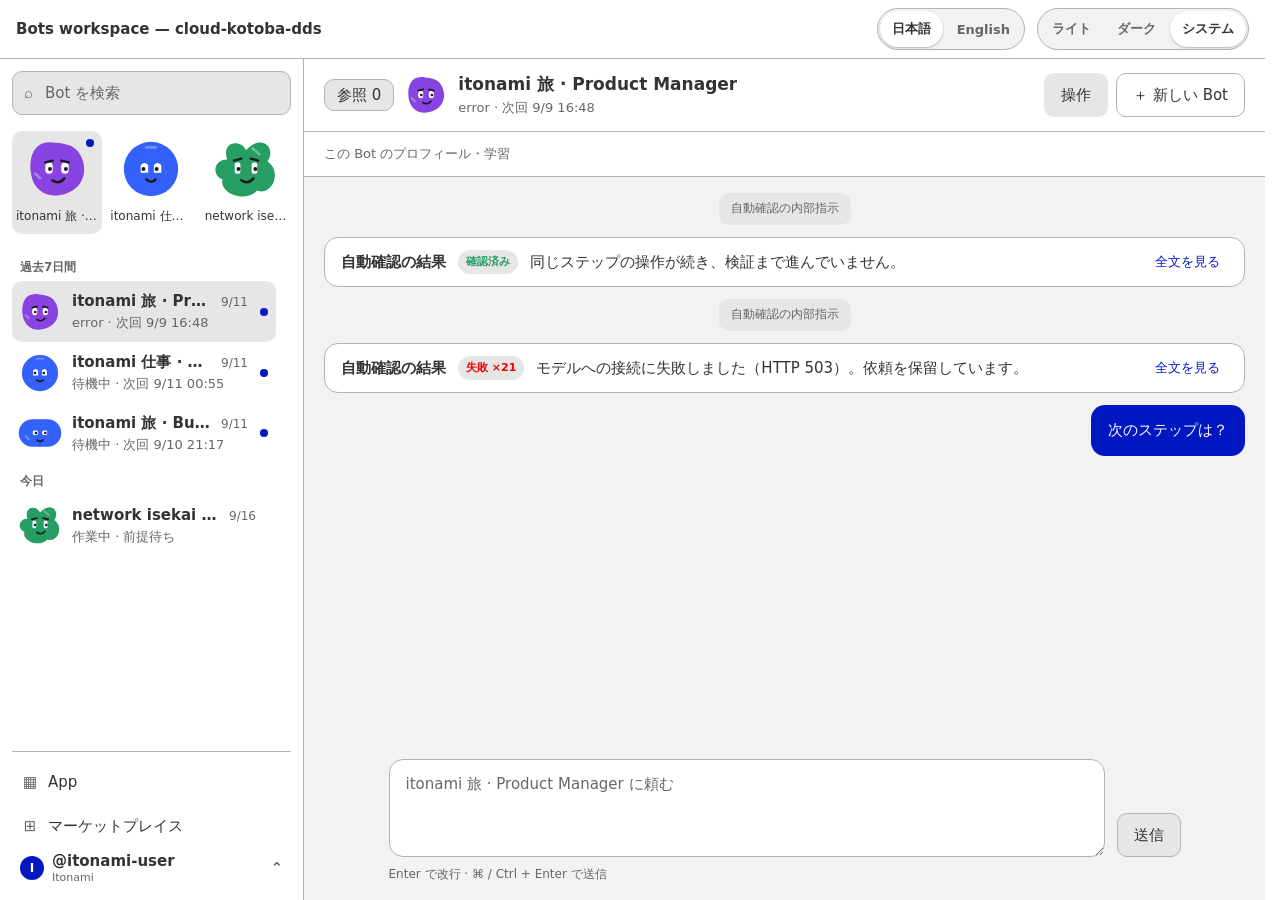
==== commit 429cba28: "switch: theme (light / dark / system) and language switches on the shinkansen contracts Owner instru" ====
--- a/examples/bots-workspace.html
+++ b/examples/bots-workspace.html
@@ -2667,7 +2667,7 @@
 :root:root[data-theme="light"] { --color-neutral-black: var(--dds-light-neutral-black); --color-neutral-opacity-gray-100: var(--dds-light-neutral-opacity-gray-100); --color-neutral-opacity-gray-200: var(--dds-light-neutral-opacity-gray-200); --color-neutral-opacity-gray-300: var(--dds-light-neutral-opacity-gray-300); --color-neutral-opacity-gray-400: var(--dds-light-neutral-opacity-gray-400); --color-neutral-opacity-gray-420: var(--dds-light-neutral-opacity-gray-420); --color-neutral-opacity-gray-50: var(--dds-light-neutral-opacity-gray-50); --color-neutral-opacity-gray-500: var(--dds-light-neutral-opacity-gray-500); --color-neutral-opacity-gray-536: var(--dds-light-neutral-opacity-gray-536); --color-neutral-opacity-gray-600: var(--dds-light-neutral-opacity-gray-600); --color-neutral-opacity-gray-700: var(--dds-light-neutral-opacity-gray-700); --color-neutral-opacity-gray-800: var(--dds-light-neutral-opacity-gray-800); --color-neutral-opacity-gray-900: var(--dds-light-neutral-opacity-gray-900); --color-neutral-solid-gray-100: var(--dds-light-neutral-solid-gray-100); --color-neutral-solid-gray-200: var(--dds-light-neutral-solid-gray-200); --color-neutral-solid-gray-300: var(--dds-light-neutral-solid-gray-300); --color-neutral-solid-gray-400: var(--dds-light-neutral-solid-gray-400); --color-neutral-solid-gray-420: var(--dds-light-neutral-solid-gray-420); --color-neutral-solid-gray-50: var(--dds-light-neutral-solid-gray-50); --color-neutral-solid-gray-500: var(--dds-light-neutral-solid-gray-500); --color-neutral-solid-gray-536: var(--dds-light-neutral-solid-gray-536); --color-neutral-solid-gray-600: var(--dds-light-neutral-solid-gray-600); --color-neutral-solid-gray-700: var(--dds-light-neutral-solid-gray-700); --color-neutral-solid-gray-800: var(--dds-light-neutral-solid-gray-800); --color-neutral-solid-gray-900: var(--dds-light-neutral-solid-gray-900); --color-neutral-white: var(--dds-light-neutral-white); --color-primitive-blue-100: var(--dds-light-primitive-blue-100); --color-primitive-blue-1000: var(--dds-light-primitive-blue-1000); --color-primitive-blue-1100: var(--dds-light-primitive-blue-1100); --color-primitive-blue-1200: var(--dds-light-primitive-blue-1200); --color-primitive-blue-200: var(--dds-light-primitive-blue-200); --color-primitive-blue-300: var(--dds-light-primitive-blue-300); --color-primitive-blue-400: var(--dds-light-primitive-blue-400); --color-primitive-blue-50: var(--dds-light-primitive-blue-50); --color-primitive-blue-500: var(--dds-light-primitive-blue-500); --color-primitive-blue-600: var(--dds-light-primitive-blue-600); --color-primitive-blue-700: var(--dds-light-primitive-blue-700); --color-primitive-blue-800: var(--dds-light-primitive-blue-800); --color-primitive-blue-900: var(--dds-light-primitive-blue-900); --color-primitive-cyan-100: var(--dds-light-primitive-cyan-100); --color-primitive-cyan-1000: var(--dds-light-primitive-cyan-1000); --color-primitive-cyan-1100: var(--dds-light-primitive-cyan-1100); --color-primitive-cyan-1200: var(--dds-light-primitive-cyan-1200); --color-primitive-cyan-200: var(--dds-light-primitive-cyan-200); --color-primitive-cyan-300: var(--dds-light-primitive-cyan-300); --color-primitive-cyan-400: var(--dds-light-primitive-cyan-400); --color-primitive-cyan-50: var(--dds-light-primitive-cyan-50); --color-primitive-cyan-500: var(--dds-light-primitive-cyan-500); --color-primitive-cyan-600: var(--dds-light-primitive-cyan-600); --color-primitive-cyan-700: var(--dds-light-primitive-cyan-700); --color-primitive-cyan-800: var(--dds-light-primitive-cyan-800); --color-primitive-cyan-900: var(--dds-light-primitive-cyan-900); --color-primitive-green-100: var(--dds-light-primitive-green-100); --color-primitive-green-1000: var(--dds-light-primitive-green-1000); --color-primitive-green-1100: var(--dds-light-primitive-green-1100); --color-primitive-green-1200: var(--dds-light-primitive-green-1200); --color-primitive-green-200: var(--dds-light-primitive-green-200); --color-primitive-green-300: var(--dds-light-primitive-green-300); --color-primitive-green-400: var(--dds-light-primitive-green-400); --color-primitive-green-50: var(--dds-light-primitive-green-50); --color-primitive-green-500: var(--dds-light-primitive-green-500); --color-primitive-green-600: var(--dds-light-primitive-green-600); --color-primitive-green-700: var(--dds-light-primitive-green-700); --color-primitive-green-800: var(--dds-light-primitive-green-800); --color-primitive-green-900: var(--dds-light-primitive-green-900); --color-primitive-light-blue-100: var(--dds-light-primitive-light-blue-100); --color-primitive-light-blue-1000: var(--dds-light-primitive-light-blue-1000); --color-primitive-light-blue-1100: var(--dds-light-primitive-light-blue-1100); --color-primitive-light-blue-1200: var(--dds-light-primitive-light-blue-1200); --color-primitive-light-blue-200: var(--dds-light-primitive-light-blue-200); --color-primitive-light-blue-300: var(--dds-light-primitive-light-blue-300); --color-primitive-light-blue-400: var(--dds-light-primitive-light-blue-400); --color-primitive-light-blue-50: var(--dds-light-primitive-light-blue-50); --color-primitive-light-blue-500: var(--dds-light-primitive-light-blue-500); --color-primitive-light-blue-600: var(--dds-light-primitive-light-blue-600); --color-primitive-light-blue-700: var(--dds-light-primitive-light-blue-700); --color-primitive-light-blue-800: var(--dds-light-primitive-light-blue-800); --color-primitive-light-blue-900: var(--dds-light-primitive-light-blue-900); --color-primitive-lime-100: var(--dds-light-primitive-lime-100); --color-primitive-lime-1000: var(--dds-light-primitive-lime-1000); --color-primitive-lime-1100: var(--dds-light-primitive-lime-1100); --color-primitive-lime-1200: var(--dds-light-primitive-lime-1200); --color-primitive-lime-200: var(--dds-light-primitive-lime-200); --color-primitive-lime-300: var(--dds-light-primitive-lime-300); --color-primitive-lime-400: var(--dds-light-primitive-lime-400); --color-primitive-lime-50: var(--dds-light-primitive-lime-50); --color-primitive-lime-500: var(--dds-light-primitive-lime-500); --color-primitive-lime-600: var(--dds-light-primitive-lime-600); --color-primitive-lime-700: var(--dds-light-primitive-lime-700); --color-primitive-lime-800: var(--dds-light-primitive-lime-800); --color-primitive-lime-900: var(--dds-light-primitive-lime-900); --color-primitive-magenta-100: var(--dds-light-primitive-magenta-100); --color-primitive-magenta-1000: var(--dds-light-primitive-magenta-1000); --color-primitive-magenta-1100: var(--dds-light-primitive-magenta-1100); --color-primitive-magenta-1200: var(--dds-light-primitive-magenta-1200); --color-primitive-magenta-200: var(--dds-light-primitive-magenta-200); --color-primitive-magenta-300: var(--dds-light-primitive-magenta-300); --color-primitive-magenta-400: var(--dds-light-primitive-magenta-400); --color-primitive-magenta-50: var(--dds-light-primitive-magenta-50); --color-primitive-magenta-500: var(--dds-light-primitive-magenta-500); --color-primitive-magenta-600: var(--dds-light-primitive-magenta-600); --color-primitive-magenta-700: var(--dds-light-primitive-magenta-700); --color-primitive-magenta-800: var(--dds-light-primitive-magenta-800); --color-primitive-magenta-900: var(--dds-light-primitive-magenta-900); --color-primitive-orange-100: var(--dds-light-primitive-orange-100); --color-primitive-orange-1000: var(--dds-light-primitive-orange-1000); --color-primitive-orange-1100: var(--dds-light-primitive-orange-1100); --color-primitive-orange-1200: var(--dds-light-primitive-orange-1200); --color-primitive-orange-200: var(--dds-light-primitive-orange-200); --color-primitive-orange-300: var(--dds-light-primitive-orange-300); --color-primitive-orange-400: var(--dds-light-primitive-orange-400); --color-primitive-orange-50: var(--dds-light-primitive-orange-50); --color-primitive-orange-500: var(--dds-light-primitive-orange-500); --color-primitive-orange-600: var(--dds-light-primitive-orange-600); --color-primitive-orange-700: var(--dds-light-primitive-orange-700); --color-primitive-orange-800: var(--dds-light-primitive-orange-800); --color-primitive-orange-900: var(--dds-light-primitive-orange-900); --color-primitive-purple-100: var(--dds-light-primitive-purple-100); --color-primitive-purple-1000: var(--dds-light-primitive-purple-1000); --color-primitive-purple-1100: var(--dds-light-primitive-purple-1100); --color-primitive-purple-1200: var(--dds-light-primitive-purple-1200); --color-primitive-purple-200: var(--dds-light-primitive-purple-200); --color-primitive-purple-300: var(--dds-light-primitive-purple-300); --color-primitive-purple-400: var(--dds-light-primitive-purple-400); --color-primitive-purple-50: var(--dds-light-primitive-purple-50); --color-primitive-purple-500: var(--dds-light-primitive-purple-500); --color-primitive-purple-600: var(--dds-light-primitive-purple-600); --color-primitive-purple-700: var(--dds-light-primitive-purple-700); --color-primitive-purple-800: var(--dds-light-primitive-purple-800); --color-primitive-purple-900: var(--dds-light-primitive-purple-900); --color-primitive-red-100: var(--dds-light-primitive-red-100); --color-primitive-red-1000: var(--dds-light-primitive-red-1000); --color-primitive-red-1100: var(--dds-light-primitive-red-1100); --color-primitive-red-1200: var(--dds-light-primitive-red-1200); --color-primitive-red-200: var(--dds-light-primitive-red-200); --color-primitive-red-300: var(--dds-light-primitive-red-300); --color-primitive-red-400: var(--dds-light-primitive-red-400); --color-primitive-red-50: var(--dds-light-primitive-red-50); --color-primitive-red-500: var(--dds-light-primitive-red-500); --color-primitive-red-600: var(--dds-light-primitive-red-600); --color-primitive-red-700: var(--dds-light-primitive-red-700); --color-primitive-red-800: var(--dds-light-primitive-red-800); --color-primitive-red-900: var(--dds-light-primitive-red-900); --color-primitive-yellow-100: var(--dds-light-primitive-yellow-100); --color-primitive-yellow-1000: var(--dds-light-primitive-yellow-1000); --color-primitive-yellow-1100: var(--dds-light-primitive-yellow-1100); --color-primitive-yellow-1200: var(--dds-light-primitive-yellow-1200); --color-primitive-yellow-200: var(--dds-light-primitive-yellow-200); --color-primitive-yellow-300: var(--dds-light-primitive-yellow-300); --color-primitive-yellow-400: var(--dds-light-primitive-yellow-400); --color-primitive-yellow-50: var(--dds-light-primitive-yellow-50); --color-primitive-yellow-500: var(--dds-light-primitive-yellow-500); --color-primitive-yellow-600: var(--dds-light-primitive-yellow-600); --color-primitive-yellow-700: var(--dds-light-primitive-yellow-700); --color-primitive-yellow-800: var(--dds-light-primitive-yellow-800); --color-primitive-yellow-900: var(--dds-light-primitive-yellow-900); color-scheme: light; }
 @media (prefers-color-scheme: dark) { :root:root { --color-neutral-black: var(--dds-light-neutral-white); --color-neutral-opacity-gray-100: rgba(255, 255, 255, 0.1); --color-neutral-opacity-gray-200: rgba(255, 255, 255, 0.2); --color-neutral-opacity-gray-300: rgba(255, 255, 255, 0.3); --color-neutral-opacity-gray-400: rgba(255, 255, 255, 0.4); --color-neutral-opacity-gray-420: rgba(255, 255, 255, 0.42); --color-neutral-opacity-gray-50: rgba(255, 255, 255, 0.05); --color-neutral-opacity-gray-500: rgba(255, 255, 255, 0.5); --color-neutral-opacity-gray-536: rgba(255, 255, 255, 0.54); --color-neutral-opacity-gray-600: rgba(255, 255, 255, 0.6); --color-neutral-opacity-gray-700: rgba(255, 255, 255, 0.7); --color-neutral-opacity-gray-800: rgba(255, 255, 255, 0.8); --color-neutral-opacity-gray-900: rgba(255, 255, 255, 0.9); --color-neutral-solid-gray-100: var(--dds-light-neutral-solid-gray-800); --color-neutral-solid-gray-200: var(--dds-light-neutral-solid-gray-700); --color-neutral-solid-gray-300: var(--dds-light-neutral-solid-gray-600); --color-neutral-solid-gray-400: var(--dds-light-neutral-solid-gray-536); --color-neutral-solid-gray-420: var(--dds-light-neutral-solid-gray-500); --color-neutral-solid-gray-50: var(--dds-light-neutral-solid-gray-900); --color-neutral-solid-gray-500: var(--dds-light-neutral-solid-gray-420); --color-neutral-solid-gray-536: var(--dds-light-neutral-solid-gray-400); --color-neutral-solid-gray-600: var(--dds-light-neutral-solid-gray-300); --color-neutral-solid-gray-700: var(--dds-light-neutral-solid-gray-200); --color-neutral-solid-gray-800: var(--dds-light-neutral-solid-gray-100); --color-neutral-solid-gray-900: var(--dds-light-neutral-solid-gray-50); --color-neutral-white: var(--dds-light-neutral-solid-gray-900); --color-primitive-blue-100: var(--dds-light-primitive-blue-1100); --color-primitive-blue-1000: var(--dds-light-primitive-blue-200); --color-primitive-blue-1100: var(--dds-light-primitive-blue-100); --color-primitive-blue-1200: var(--dds-light-primitive-blue-50); --color-primitive-blue-200: var(--dds-light-primitive-blue-1000); --color-primitive-blue-300: var(--dds-light-primitive-blue-900); --color-primitive-blue-400: var(--dds-light-primitive-blue-800); --color-primitive-blue-50: var(--dds-light-primitive-blue-1200); --color-primitive-blue-500: var(--dds-light-primitive-blue-700); --color-primitive-blue-600: var(--dds-light-primitive-blue-600); --color-primitive-blue-700: var(--dds-light-primitive-blue-500); --color-primitive-blue-800: var(--dds-light-primitive-blue-400); --color-primitive-blue-900: var(--dds-light-primitive-blue-300); --color-primitive-cyan-100: var(--dds-light-primitive-cyan-1100); --color-primitive-cyan-1000: var(--dds-light-primitive-cyan-200); --color-primitive-cyan-1100: var(--dds-light-primitive-cyan-100); --color-primitive-cyan-1200: var(--dds-light-primitive-cyan-50); --color-primitive-cyan-200: var(--dds-light-primitive-cyan-1000); --color-primitive-cyan-300: var(--dds-light-primitive-cyan-900); --color-primitive-cyan-400: var(--dds-light-primitive-cyan-800); --color-primitive-cyan-50: var(--dds-light-primitive-cyan-1200); --color-primitive-cyan-500: var(--dds-light-primitive-cyan-700); --color-primitive-cyan-600: var(--dds-light-primitive-cyan-600); --color-primitive-cyan-700: var(--dds-light-primitive-cyan-500); --color-primitive-cyan-800: var(--dds-light-primitive-cyan-400); --color-primitive-cyan-900: var(--dds-light-primitive-cyan-300); --color-primitive-green-100: var(--dds-light-primitive-green-1100); --color-primitive-green-1000: var(--dds-light-primitive-green-200); --color-primitive-green-1100: var(--dds-light-primitive-green-100); --color-primitive-green-1200: var(--dds-light-primitive-green-50); --color-primitive-green-200: var(--dds-light-primitive-green-1000); --color-primitive-green-300: var(--dds-light-primitive-green-900); --color-primitive-green-400: var(--dds-light-primitive-green-800); --color-primitive-green-50: var(--dds-light-primitive-green-1200); --color-primitive-green-500: var(--dds-light-primitive-green-700); --color-primitive-green-600: var(--dds-light-primitive-green-600); --color-primitive-green-700: var(--dds-light-primitive-green-500); --color-primitive-green-800: var(--dds-light-primitive-green-400); --color-primitive-green-900: var(--dds-light-primitive-green-300); --color-primitive-light-blue-100: var(--dds-light-primitive-light-blue-1100); --color-primitive-light-blue-1000: var(--dds-light-primitive-light-blue-200); --color-primitive-light-blue-1100: var(--dds-light-primitive-light-blue-100); --color-primitive-light-blue-1200: var(--dds-light-primitive-light-blue-50); --color-primitive-light-blue-200: var(--dds-light-primitive-light-blue-1000); --color-primitive-light-blue-300: var(--dds-light-primitive-light-blue-900); --color-primitive-light-blue-400: var(--dds-light-primitive-light-blue-800); --color-primitive-light-blue-50: var(--dds-light-primitive-light-blue-1200); --color-primitive-light-blue-500: var(--dds-light-primitive-light-blue-700); --color-primitive-light-blue-600: var(--dds-light-primitive-light-blue-600); --color-primitive-light-blue-700: var(--dds-light-primitive-light-blue-500); --color-primitive-light-blue-800: var(--dds-light-primitive-light-blue-400); --color-primitive-light-blue-900: var(--dds-light-primitive-light-blue-300); --color-primitive-lime-100: var(--dds-light-primitive-lime-1100); --color-primitive-lime-1000: var(--dds-light-primitive-lime-200); --color-primitive-lime-1100: var(--dds-light-primitive-lime-100); --color-primitive-lime-1200: var(--dds-light-primitive-lime-50); --color-primitive-lime-200: var(--dds-light-primitive-lime-1000); --color-primitive-lime-300: var(--dds-light-primitive-lime-900); --color-primitive-lime-400: var(--dds-light-primitive-lime-800); --color-primitive-lime-50: var(--dds-light-primitive-lime-1200); --color-primitive-lime-500: var(--dds-light-primitive-lime-700); --color-primitive-lime-600: var(--dds-light-primitive-lime-600); --color-primitive-lime-700: var(--dds-light-primitive-lime-500); --color-primitive-lime-800: var(--dds-light-primitive-lime-400); --color-primitive-lime-900: var(--dds-light-primitive-lime-300); --color-primitive-magenta-100: var(--dds-light-primitive-magenta-1100); --color-primitive-magenta-1000: var(--dds-light-primitive-magenta-200); --color-primitive-magenta-1100: var(--dds-light-primitive-magenta-100); --color-primitive-magenta-1200: var(--dds-light-primitive-magenta-50); --color-primitive-magenta-200: var(--dds-light-primitive-magenta-1000); --color-primitive-magenta-300: var(--dds-light-primitive-magenta-900); --color-primitive-magenta-400: var(--dds-light-primitive-magenta-800); --color-primitive-magenta-50: var(--dds-light-primitive-magenta-1200); --color-primitive-magenta-500: var(--dds-light-primitive-magenta-700); --color-primitive-magenta-600: var(--dds-light-primitive-magenta-600); --color-primitive-magenta-700: var(--dds-light-primitive-magenta-500); --color-primitive-magenta-800: var(--dds-light-primitive-magenta-400); --color-primitive-magenta-900: var(--dds-light-primitive-magenta-300); --color-primitive-orange-100: var(--dds-light-primitive-orange-1100); --color-primitive-orange-1000: var(--dds-light-primitive-orange-200); --color-primitive-orange-1100: var(--dds-light-primitive-orange-100); --color-primitive-orange-1200: var(--dds-light-primitive-orange-50); --color-primitive-orange-200: var(--dds-light-primitive-orange-1000); --color-primitive-orange-300: var(--dds-light-primitive-orange-900); --color-primitive-orange-400: var(--dds-light-primitive-orange-800); --color-primitive-orange-50: var(--dds-light-primitive-orange-1200); --color-primitive-orange-500: var(--dds-light-primitive-orange-700); --color-primitive-orange-600: var(--dds-light-primitive-orange-600); --color-primitive-orange-700: var(--dds-light-primitive-orange-500); --color-primitive-orange-800: var(--dds-light-primitive-orange-400); --color-primitive-orange-900: var(--dds-light-primitive-orange-300); --color-primitive-purple-100: var(--dds-light-primitive-purple-1100); --color-primitive-purple-1000: var(--dds-light-primitive-purple-200); --color-primitive-purple-1100: var(--dds-light-primitive-purple-100); --color-primitive-purple-1200: var(--dds-light-primitive-purple-50); --color-primitive-purple-200: var(--dds-light-primitive-purple-1000); --color-primitive-purple-300: var(--dds-light-primitive-purple-900); --color-primitive-purple-400: var(--dds-light-primitive-purple-800); --color-primitive-purple-50: var(--dds-light-primitive-purple-1200); --color-primitive-purple-500: var(--dds-light-primitive-purple-700); --color-primitive-purple-600: var(--dds-light-primitive-purple-600); --color-primitive-purple-700: var(--dds-light-primitive-purple-500); --color-primitive-purple-800: var(--dds-light-primitive-purple-400); --color-primitive-purple-900: var(--dds-light-primitive-purple-300); --color-primitive-red-100: var(--dds-light-primitive-red-1100); --color-primitive-red-1000: var(--dds-light-primitive-red-200); --color-primitive-red-1100: var(--dds-light-primitive-red-100); --color-primitive-red-1200: var(--dds-light-primitive-red-50); --color-primitive-red-200: var(--dds-light-primitive-red-1000); --color-primitive-red-300: var(--dds-light-primitive-red-900); --color-primitive-red-400: var(--dds-light-primitive-red-800); --color-primitive-red-50: var(--dds-light-primitive-red-1200); --color-primitive-red-500: var(--dds-light-primitive-red-700); --color-primitive-red-600: var(--dds-light-primitive-red-600); --color-primitive-red-700: var(--dds-light-primitive-red-500); --color-primitive-red-800: var(--dds-light-primitive-red-400); --color-primitive-red-900: var(--dds-light-primitive-red-300); --color-primitive-yellow-100: var(--dds-light-primitive-yellow-1100); --color-primitive-yellow-1000: var(--dds-light-primitive-yellow-200); --color-primitive-yellow-1100: var(--dds-light-primitive-yellow-100); --color-primitive-yellow-1200: var(--dds-light-primitive-yellow-50); --color-primitive-yellow-200: var(--dds-light-primitive-yellow-1000); --color-primitive-yellow-300: var(--dds-light-primitive-yellow-900); --color-primitive-yellow-400: var(--dds-light-primitive-yellow-800); --color-primitive-yellow-50: var(--dds-light-primitive-yellow-1200); --color-primitive-yellow-500: var(--dds-light-primitive-yellow-700); --color-primitive-yellow-600: var(--dds-light-primitive-yellow-600); --color-primitive-yellow-700: var(--dds-light-primitive-yellow-500); --color-primitive-yellow-800: var(--dds-light-primitive-yellow-400); --color-primitive-yellow-900: var(--dds-light-primitive-yellow-300); color-scheme: dark; } }
 :root { --hig-color-label: var(--color-neutral-solid-gray-800); --hig-color-opaque-separator: var(--color-neutral-solid-gray-300); --hig-color-placeholder-text: var(--color-neutral-solid-gray-500); --hig-color-quaternary-label: var(--color-neutral-solid-gray-420); --hig-color-quaternary-system-fill: var(--color-neutral-solid-gray-100); --hig-color-secondary-label: var(--color-neutral-solid-gray-600); --hig-color-secondary-system-background: var(--color-neutral-solid-gray-50); --hig-color-secondary-system-fill: var(--color-neutral-solid-gray-200); --hig-color-secondary-system-grouped-background: var(--color-neutral-white); --hig-color-separator: var(--color-neutral-solid-gray-300); --hig-color-system-background: var(--color-neutral-white); --hig-color-system-fill: var(--color-neutral-solid-gray-200); --hig-color-system-grouped-background: var(--color-neutral-solid-gray-50); --hig-color-tertiary-label: var(--color-neutral-solid-gray-500); --hig-color-tertiary-system-background: var(--color-neutral-solid-gray-50); --hig-color-tertiary-system-fill: var(--color-neutral-solid-gray-100); --hig-color-tertiary-system-grouped-background: var(--color-neutral-solid-gray-50); --hig-color-tint: var(--color-key-900); --hig-font-display: var(--font-family-sans); --hig-font-mono: var(--font-family-mono); --hig-font-text: var(--font-family-sans); --hig-hairline: var(--color-neutral-solid-gray-300); --hig-palette-blue: var(--color-key-900); --hig-palette-cyan: var(--color-primitive-cyan-700); --hig-palette-gray: var(--color-neutral-solid-gray-500); --hig-palette-green: var(--color-primitive-green-700); --hig-palette-orange: var(--color-primitive-orange-800); --hig-palette-pink: var(--color-primitive-magenta-700); --hig-palette-purple: var(--color-primitive-purple-700); --hig-palette-red: var(--color-primitive-red-800); --hig-palette-yellow: var(--color-primitive-yellow-700); --hig-radius-capsule: 999px; --hig-radius-large: calc(20 / 16 * 1rem); --hig-radius-lg: calc(20 / 16 * 1rem); --hig-radius-md: calc(14 / 16 * 1rem); --hig-radius-sm: calc(10 / 16 * 1rem); --hig-radius-xl: calc(28 / 16 * 1rem); --hig-radius-xs: calc(6 / 16 * 1rem); --hig-spacing-1: calc(4 / 16 * 1rem); --hig-spacing-10: calc(64 / 16 * 1rem); --hig-spacing-2: calc(8 / 16 * 1rem); --hig-spacing-3: calc(12 / 16 * 1rem); --hig-spacing-4: calc(16 / 16 * 1rem); --hig-spacing-5: calc(20 / 16 * 1rem); --hig-spacing-6: calc(24 / 16 * 1rem); --hig-spacing-7: calc(32 / 16 * 1rem); --hig-spacing-8: calc(40 / 16 * 1rem); --hig-spacing-9: calc(48 / 16 * 1rem); --hig-spacing-content-margin: calc(16 / 16 * 1rem); --hig-text-body-font-size: calc(17 / 16 * 1rem); --hig-text-body-line-height: calc(22 / 16 * 1rem); --hig-text-callout-font-size: calc(16 / 16 * 1rem); --hig-text-callout-line-height: calc(21 / 16 * 1rem); --hig-text-caption1-font-size: calc(12 / 16 * 1rem); --hig-text-caption1-line-height: calc(16 / 16 * 1rem); --hig-text-caption2-font-size: calc(11 / 16 * 1rem); --hig-text-caption2-line-height: calc(13 / 16 * 1rem); --hig-text-footnote-font-size: calc(13 / 16 * 1rem); --hig-text-footnote-line-height: calc(18 / 16 * 1rem); --hig-text-headline-font-size: calc(17 / 16 * 1rem); --hig-text-headline-line-height: calc(22 / 16 * 1rem); --hig-text-large-title-font-size: calc(34 / 16 * 1rem); --hig-text-large-title-line-height: calc(41 / 16 * 1rem); --hig-text-subheadline-font-size: calc(15 / 16 * 1rem); --hig-text-subheadline-line-height: calc(20 / 16 * 1rem); --hig-text-title1-font-size: calc(28 / 16 * 1rem); --hig-text-title1-line-height: calc(34 / 16 * 1rem); --hig-text-title2-font-size: calc(22 / 16 * 1rem); --hig-text-title2-line-height: calc(28 / 16 * 1rem); --hig-text-title3-font-size: calc(20 / 16 * 1rem); --hig-text-title3-line-height: calc(25 / 16 * 1rem); }
-#kot-theme{min-width:calc(44 / 16 * 1rem);min-height:calc(44 / 16 * 1rem);padding-inline:var(--hig-spacing-2,calc(8 / 16 * 1rem));color:var(--hig-color-tint,var(--color-key-900))}.kot-yy{display:inline-flex}.kot-yy-ring{fill:none;stroke:currentColor;stroke-width:1;opacity:.5}.kot-yy-yin{fill:currentColor}.kot-lam{fill:none;stroke-width:2.4;stroke-linecap:round}.kot-lam-cut{stroke:var(--hig-color-system-background,var(--color-neutral-white))}.kot-lam-ink{stroke:currentColor}.kot-yy-fig{transform-origin:12px 12px;transition:transform .55s cubic-bezier(.68,-0.3,.32,1.3)}#kot-theme[aria-checked="true"] .kot-yy-fig{transform:rotate(180deg)}@media(prefers-reduced-motion:reduce){.kot-yy-fig{transition:none}}
+.ck-switch{display:inline-flex;align-items:center;gap:2px;padding:2px;border:1px solid var(--hig-color-separator);border-radius:var(--hig-radius-capsule);background:var(--hig-color-secondary-system-background)}.ck-switch__option{display:inline-flex;align-items:center;justify-content:center;min-height:2.25rem;padding:0 var(--hig-spacing-3);border:0;border-radius:var(--hig-radius-capsule);background:transparent;color:var(--hig-color-secondary-label);font:inherit;font-size:var(--hig-text-footnote-font-size);font-weight:600;text-decoration:none;cursor:pointer;white-space:nowrap}.ck-switch__option:hover{color:var(--hig-color-label)}.ck-switch__option[aria-checked=true],.ck-switch__option[aria-current=true]{background:var(--hig-color-system-background);color:var(--hig-color-label);box-shadow:0 1px 2px var(--hig-color-separator)}.ck-switch__option:focus-visible{outline:2px solid var(--hig-color-tint);outline-offset:2px}@media(max-width:30rem){.ck-switch__option{padding:0 var(--hig-spacing-2);min-height:2.75rem}}
 /* Component identity survives themes and operational state. */
 .ck-bot{--ck-bot-color:var(--color-key-600);--ck-bot-ink:var(--color-neutral-solid-gray-900);display:inline-flex;position:relative;width:2rem;height:2rem;flex:none;vertical-align:middle;background:transparent;isolation:isolate}
 .ck-bot>svg{width:100%;height:100%;overflow:visible;transform-origin:50% 80%;animation:ck-bot-breathe 5.6s ease-in-out var(--ck-bot-phase,0s) infinite}
@@ -2702,171 +2702,167 @@
 
 .ck-topbar[data-chrome=top]{position:sticky;top:0;z-index:20;display:flex;flex-wrap:wrap;align-items:center;justify-content:space-between;gap:var(--hig-spacing-3);min-height:3rem;padding:var(--hig-spacing-2) var(--hig-spacing-5);border-block-end:1px solid var(--hig-color-separator);background:var(--hig-color-system-background)}.ck-topbar__section{display:flex;align-items:center;gap:var(--hig-spacing-2);font-weight:700;min-inline-size:0}.ck-topbar__group{color:var(--hig-color-secondary-label)}.ck-topbar__sep{margin:0 var(--hig-spacing-2);color:var(--hig-color-secondary-label)}.ck-topbar__actions{display:flex;align-items:center;gap:var(--hig-spacing-2);flex-wrap:wrap}.ck-account{position:relative;inline-size:100%}.ck-account [hidden]{display:none!important}.ck-account__session{inline-size:100%}.ck-account__chip{display:flex;align-items:center;justify-content:flex-start;gap:var(--hig-spacing-2);inline-size:100%;min-height:2.25rem;padding:var(--hig-spacing-1) var(--hig-spacing-2);border-radius:var(--hig-radius-xs,6px);color:var(--hig-color-label);font:inherit;font-size:var(--hig-text-subheadline-font-size);font-weight:600;line-height:1.25;background:none;border:none;cursor:pointer;text-align:start;list-style:none;box-sizing:border-box}.ck-account__chip:hover{background:var(--hig-color-system-background)}.ck-account__chip::-webkit-details-marker{display:none}.ck-account__chip:focus-visible{outline:2px solid var(--hig-color-tint);outline-offset:2px}.ck-account__avatar{flex:none;inline-size:1.5rem;block-size:1.5rem;display:grid;place-items:center;border-radius:var(--hig-radius-capsule,999px);background:var(--hig-color-tint);color:var(--hig-color-system-background);font-size:var(--hig-text-caption1-font-size);font-weight:700}.ck-account__name{display:grid;min-inline-size:0}.ck-account__name span{overflow:hidden;text-overflow:ellipsis;white-space:nowrap}.ck-account__ws{font-size:var(--hig-text-caption2-font-size);font-weight:400;line-height:1.2;color:var(--hig-color-secondary-label)}.ck-account__caret{margin-inline-start:auto;color:var(--hig-color-secondary-label);transition:transform 120ms}.ck-account__session[open] .ck-account__caret{transform:rotate(180deg)}.ck-account__menu[data-chrome=float]{position:absolute;inset-inline:0;top:calc(100% + var(--hig-spacing-1));z-index:40;min-inline-size:13rem;display:grid;gap:2px;padding:var(--hig-spacing-2);border:1px solid var(--hig-color-separator);border-radius:var(--hig-radius-md,12px);background:var(--hig-color-system-background);box-shadow:0 8px 24px rgb(0 0 0 / 16%)}.ck-account__session:not([open]) .ck-account__menu{display:none}.ck-account__item{display:flex;align-items:center;min-height:2.5rem;padding:var(--hig-spacing-2) var(--hig-spacing-3);border-radius:var(--hig-radius-sm,8px);color:var(--hig-color-label);font:inherit;font-size:var(--hig-text-subheadline-font-size);font-weight:600;text-decoration:none;white-space:nowrap;background:none;border:none;cursor:pointer;inline-size:100%;text-align:start;box-sizing:border-box}.ck-account__item:hover{background:var(--hig-color-secondary-system-background)}.ck-account__item:focus-visible{outline:2px solid var(--hig-color-tint);outline-offset:-2px}@media(min-width:64rem){.ck-account--rail .ck-account__menu[data-chrome=float]{top:auto;inset-block-end:calc(100% + var(--hig-spacing-1))}}@media(max-width:64rem){.ck-account--rail .ck-account__menu[data-chrome=float]{inset-inline:auto 0}}
 .ck-bots{--ck-bots-ground:light-dark(var(--hig-color-system-grouped-background),color-mix(in srgb,var(--dds-light-neutral-solid-gray-900) 70%,var(--dds-light-neutral-black)));--ck-bots-raised:light-dark(var(--hig-color-system-background),var(--dds-light-neutral-solid-gray-900));--ck-bots-hover:light-dark(var(--hig-color-quaternary-system-fill),color-mix(in srgb,var(--dds-light-neutral-solid-gray-900) 60%,var(--dds-light-neutral-solid-gray-800)));--ck-bots-border:light-dark(var(--hig-color-separator),color-mix(in srgb,var(--dds-light-neutral-solid-gray-900) 45%,var(--dds-light-neutral-solid-gray-800)));--ck-bots-text:var(--hig-color-label);--ck-bots-muted:var(--hig-color-secondary-label);--ck-bots-accent:var(--hig-color-tint);--ck-bots-radius:var(--hig-radius-sm);--ck-bots-radius-lg:var(--hig-radius-md);--ck-bots-radius-pill:var(--hig-radius-capsule);--ck-bots-rail-width:19rem;display:grid;grid-template-columns:var(--ck-bots-rail-width) minmax(0,1fr);height:100%;min-height:0;color:var(--ck-bots-text);background:var(--ck-bots-ground);font-size:var(--hig-text-subheadline-font-size);line-height:1.6}.ck-bots *{box-sizing:border-box}.ck-bots button,.ck-bots input,.ck-bots textarea{font:inherit;color:inherit}.ck-bots :focus-visible{outline:2px solid var(--ck-bots-accent);outline-offset:2px}.ck-bots__rail{display:flex;flex-direction:column;min-height:0;gap:var(--hig-spacing-2);padding:var(--hig-spacing-3);background:var(--ck-bots-raised);border-inline-end:1px solid var(--ck-bots-border)}.ck-bots__search{position:relative;flex:none}.ck-bots__search-mark{position:absolute;inset-inline-start:var(--hig-spacing-3);top:50%;transform:translateY(-50%);color:var(--ck-bots-muted);pointer-events:none}.ck-bots__search-input{width:100%;min-height:2.75rem;padding:var(--hig-spacing-2) var(--hig-spacing-3) var(--hig-spacing-2) var(--hig-spacing-7);border:1px solid var(--ck-bots-border);border-radius:var(--ck-bots-radius);background:var(--ck-bots-hover);color:var(--ck-bots-text)}.ck-bots__search-input::placeholder{color:var(--ck-bots-muted)}.ck-bots__list{flex:1;min-height:0;overflow:auto;overscroll-behavior:contain;scrollbar-gutter:stable}.ck-bots__group{list-style:none;margin:0;padding:0}.ck-bots__group-label{position:sticky;top:0;z-index:1;margin:0;padding:var(--hig-spacing-2) var(--hig-spacing-2) var(--hig-spacing-1);background:var(--ck-bots-raised);color:var(--ck-bots-muted);font-size:var(--hig-text-caption1-font-size);font-weight:600}.ck-bots__row{margin:0;padding:0}.ck-bots__item{display:grid;grid-template-columns:2.5rem minmax(0,1fr) auto;align-items:center;gap:var(--hig-spacing-3);width:100%;min-height:3.5rem;padding:var(--hig-spacing-2) var(--hig-spacing-2);border:0;border-radius:var(--ck-bots-radius);background:transparent;text-align:start;cursor:pointer}.ck-bots__item:hover,.ck-bots__item.is-current{background:var(--ck-bots-hover)}.ck-bots__avatar{display:inline-flex;width:2.5rem;height:2.5rem;flex:none;align-items:center;justify-content:center;border-radius:var(--ck-bots-radius-pill)}.ck-bots__avatar>*{width:100%;height:100%}.ck-bots__copy{min-width:0}.ck-bots__headline{display:flex;align-items:baseline;gap:var(--hig-spacing-2)}.ck-bots__name{flex:1;min-width:0;overflow:hidden;text-overflow:ellipsis;white-space:nowrap;font-weight:700}.ck-bots__time{flex:none;color:var(--ck-bots-muted);font-size:var(--hig-text-caption1-font-size);font-variant-numeric:tabular-nums}.ck-bots__meta{display:block;overflow:hidden;text-overflow:ellipsis;white-space:nowrap;color:var(--ck-bots-muted);font-size:var(--hig-text-footnote-font-size)}.ck-bots__dot{width:.5rem;height:.5rem;border-radius:var(--ck-bots-radius-pill);background:var(--ck-bots-accent)}.ck-bots__pinned{list-style:none;display:grid;grid-template-columns:repeat(3,minmax(0,1fr));gap:var(--hig-spacing-1);margin:0;padding:var(--hig-spacing-2) 0;max-height:13rem;overflow:auto;flex:none}.ck-bots__pinned[hidden]{display:none}.ck-bots__pinned .ck-bots__item{display:flex;flex-direction:column;align-items:center;gap:var(--hig-spacing-2);position:relative;padding:var(--hig-spacing-2) var(--hig-spacing-1);text-align:center}.ck-bots__pinned .ck-bots__avatar{width:3.75rem;height:3.75rem}.ck-bots__pinned .ck-bots__copy{width:100%}.ck-bots__pinned .ck-bots__headline{justify-content:center}.ck-bots__pinned .ck-bots__name{flex:none;max-width:100%;font-size:var(--hig-text-caption1-font-size);font-weight:500}.ck-bots__pinned .ck-bots__time,.ck-bots__pinned .ck-bots__meta{display:none}.ck-bots__pinned .ck-bots__dot{position:absolute;top:var(--hig-spacing-2);right:var(--hig-spacing-2)}.ck-bots__launcher{flex:none;margin-top:auto;padding-top:var(--hig-spacing-2);border-top:1px solid var(--ck-bots-border)}.ck-bots__launch{display:flex;align-items:center;gap:var(--hig-spacing-2);min-height:2.75rem;padding-inline:var(--hig-spacing-2);border-radius:var(--ck-bots-radius);color:inherit;text-decoration:none}.ck-bots__launch:hover{background:var(--ck-bots-hover)}.ck-bots__launch-mark{width:1.25rem;text-align:center;color:var(--ck-bots-muted)}.ck-bots__main{display:flex;flex-direction:column;min-height:0;min-width:0;background:var(--ck-bots-ground)}.ck-bots__titlebar{display:flex;flex-wrap:wrap;align-items:center;gap:var(--hig-spacing-3);min-height:4rem;padding:var(--hig-spacing-3) var(--hig-spacing-5);background:var(--ck-bots-raised);border-bottom:1px solid var(--ck-bots-border)}.ck-bots__refs{flex:none}.ck-bots__identity{display:flex;align-items:center;gap:var(--hig-spacing-3);flex:1;min-width:0}.ck-bots__title-copy{min-width:0}.ck-bots__title-name{margin:0;overflow:hidden;text-overflow:ellipsis;white-space:nowrap;font-size:var(--hig-text-headline-font-size);font-weight:700}.ck-bots__title-status{margin:0;overflow:hidden;text-overflow:ellipsis;white-space:nowrap;color:var(--ck-bots-muted);font-size:var(--hig-text-footnote-font-size)}.ck-bots__actions{display:flex;align-items:center;gap:var(--hig-spacing-2);flex:none;margin-inline-start:auto}.ck-bots__chip{display:inline-flex;align-items:center;min-height:2rem;padding:0 var(--hig-spacing-3);border:1px solid var(--ck-bots-border);border-radius:var(--ck-bots-radius);background:var(--ck-bots-hover);font-size:var(--hig-text-footnote-font-size);font-weight:600;white-space:nowrap}button.ck-bots__chip{cursor:pointer}.ck-bots__action{min-height:2.75rem;padding:0 var(--hig-spacing-4);border:1px solid transparent;border-radius:var(--ck-bots-radius);background:var(--ck-bots-hover);font-weight:600;cursor:pointer;white-space:nowrap}.ck-bots__action--primary{background:var(--ck-bots-raised);border-color:var(--ck-bots-border)}.ck-bots__action:hover{border-color:var(--ck-bots-border)}.ck-bots__disclosure{flex:none;padding:0 var(--hig-spacing-5);border-bottom:1px solid var(--ck-bots-border);background:var(--ck-bots-raised)}.ck-bots__disclosure-summary{min-height:2.75rem;display:flex;align-items:center;gap:var(--hig-spacing-2);color:var(--ck-bots-muted);cursor:pointer;font-size:var(--hig-text-footnote-font-size)}.ck-bots__disclosure>:not(summary){padding-bottom:var(--hig-spacing-3)}.ck-bots__feed{flex:1;min-height:0;overflow:auto;overscroll-behavior:contain;padding:var(--hig-spacing-4) var(--hig-spacing-5);display:flex;flex-direction:column;gap:var(--hig-spacing-3)}.ck-bots__note{margin:0;text-align:center}.ck-bots__note>*{display:inline-flex;align-items:center;min-height:2rem;padding:0 var(--hig-spacing-3);border-radius:var(--ck-bots-radius);background:var(--ck-bots-hover);color:var(--ck-bots-muted);font-size:var(--hig-text-caption1-font-size)}.ck-bots__card{display:flex;flex-wrap:wrap;align-items:center;gap:var(--hig-spacing-2) var(--hig-spacing-3);padding:var(--hig-spacing-3) var(--hig-spacing-4);border:1px solid var(--ck-bots-border);border-radius:var(--ck-bots-radius-lg);background:var(--ck-bots-raised)}.ck-bots__card-title{margin:0;flex:none;font-size:var(--hig-text-subheadline-font-size);font-weight:700}.ck-bots__tag{display:inline-flex;align-items:center;min-height:1.5rem;padding:0 var(--hig-spacing-2);border-radius:var(--ck-bots-radius-pill);background:var(--ck-bots-hover);font-size:var(--hig-text-caption2-font-size);font-weight:600;white-space:nowrap}.ck-bots__tag[data-state=ok]{color:var(--color-semantic-success-1)}.ck-bots__tag[data-state=error]{color:var(--color-semantic-error-1)}.ck-bots__tag[data-state=warn]{color:var(--color-semantic-warning-orange-1)}.ck-bots__card-summary{flex:1 1 12rem;min-width:0;margin:0;overflow:hidden;text-overflow:ellipsis;white-space:nowrap}.ck-bots__card-more{flex:none;margin-inline-start:auto;font-size:var(--hig-text-footnote-font-size)}.ck-bots__card-more>*{color:var(--ck-bots-accent);background:transparent;border:0;padding:var(--hig-spacing-2);min-height:2.75rem;cursor:pointer;text-decoration:none}.ck-bots__bubble{max-width:46rem;padding:var(--hig-spacing-3) var(--hig-spacing-4);border:1px solid var(--ck-bots-border);border-radius:var(--ck-bots-radius-lg);background:var(--ck-bots-raised);white-space:pre-wrap;overflow-wrap:anywhere;line-height:1.7}.ck-bots__bubble[data-role=person]{margin-inline-start:auto;background:var(--ck-bots-accent);color:var(--hig-color-system-background);border-color:transparent}.ck-bots__composer{flex:none;display:grid;grid-template-columns:minmax(0,1fr) auto;gap:var(--hig-spacing-2) var(--hig-spacing-3);align-items:end;width:min(100%,52rem);margin-inline:auto;padding:var(--hig-spacing-3) var(--hig-spacing-5) max(var(--hig-spacing-4),env(safe-area-inset-bottom))}.ck-bots__prompt{grid-column:1;width:100%;min-height:5rem;max-height:40dvh;padding:var(--hig-spacing-3) var(--hig-spacing-4);border:1px solid var(--ck-bots-border);border-radius:var(--ck-bots-radius-lg);background:var(--ck-bots-raised);resize:vertical}.ck-bots__prompt::placeholder{color:var(--ck-bots-muted)}.ck-bots__send{grid-column:2;min-height:2.75rem;padding:0 var(--hig-spacing-4);border:1px solid var(--ck-bots-border);border-radius:var(--ck-bots-radius);background:var(--ck-bots-hover);font-weight:600;cursor:pointer;white-space:nowrap}.ck-bots__send:disabled{color:var(--ck-bots-muted);cursor:default}.ck-bots__hint{grid-column:1/-1;margin:0;color:var(--ck-bots-muted);font-size:var(--hig-text-caption1-font-size)}.ck-bots__rail-toggle{display:none;min-height:2.75rem;padding:0 var(--hig-spacing-3);border:1px solid var(--ck-bots-border);border-radius:var(--ck-bots-radius);background:var(--ck-bots-hover);cursor:pointer}@media(min-width:48rem){.ck-bots--fixed-rail{display:block}.ck-bots--fixed-rail>.ck-bots__rail{position:fixed;inset:0 auto 0 0;width:var(--ck-bots-rail-width);z-index:41}.ck-bots--fixed-rail>.ck-bots__main{margin-inline-start:var(--ck-bots-rail-width);height:100%}}@media(max-width:47.99rem){.ck-bots{grid-template-columns:minmax(0,1fr)}.ck-bots__rail{display:none}.ck-bots.show-rail>.ck-bots__rail{display:flex}.ck-bots.show-rail>.ck-bots__main{display:none}.ck-bots__rail-toggle{display:inline-flex;align-items:center}.ck-bots__titlebar{padding:var(--hig-spacing-2) var(--hig-spacing-3);min-height:3.5rem}.ck-bots__title-name{font-size:var(--hig-text-subheadline-font-size)}.ck-bots__actions{gap:var(--hig-spacing-1)}.ck-bots__feed{padding:var(--hig-spacing-3)}.ck-bots__composer{padding:var(--hig-spacing-2) var(--hig-spacing-3) max(var(--hig-spacing-3),env(safe-area-inset-bottom))}.ck-bots__hint{display:none}.ck-bots__card-summary{white-space:normal;flex-basis:100%}}@media(max-width:30rem){.ck-bots__item{grid-template-columns:2.25rem minmax(0,1fr) auto;min-height:3.25rem}.ck-bots__avatar{width:2.25rem;height:2.25rem}.ck-bots__actions{flex-wrap:wrap;margin-inline-start:0;width:100%}.ck-bots__prompt{min-height:4rem}.ck-bots__send{min-width:4rem}}@media(prefers-reduced-motion:reduce){.ck-bots *{transition:none;animation:none}}
-body{margin:0;height:100dvh;display:flex;flex-direction:column;font-family:system-ui,sans-serif;color:var(--hig-color-label);background:var(--hig-color-system-background)}.ex-top{display:flex;align-items:center;justify-content:space-between;gap:var(--hig-spacing-3);padding:var(--hig-spacing-2) var(--hig-spacing-4);border-bottom:1px solid var(--hig-color-separator)}.ex-top h1{margin:0;font-size:var(--hig-text-subheadline-font-size)}#bots{flex:1;min-height:0}.dads-visually-hidden{position:absolute;width:1px;height:1px;overflow:hidden;clip-path:inset(50%)}</style><script>(function(){var K='kotoba-theme',R=document.documentElement;function stored(){try{var v=localStorage.getItem(K);return v==='dark'||v==='light'?v:null;}catch(e){return null;}}var s=stored();if(s)R.setAttribute('data-theme',s);function sysDark(){return !!(window.matchMedia&&matchMedia('(prefers-color-scheme: dark)').matches);}function current(){var a=R.getAttribute('data-theme');return a==='dark'||a==='light'?a:(sysDark()?'dark':'light');}function paint(){var b=document.getElementById('kot-theme');if(!b)return;var d=current()==='dark';b.setAttribute('aria-checked',d?'true':'false');var ja=(R.lang||'').indexOf('ja')===0;b.setAttribute('aria-label',ja?(d?'ダークモード、オン':'ダークモード、オフ'):(d?'Dark mode, on':'Dark mode, off'));}document.addEventListener('click',function(e){var t=e.target,b=null;while(t&&t!==document){if(t.id==='kot-theme'){b=t;break;}t=t.parentNode;}if(!b)return;var n=current()==='dark'?'light':'dark';R.setAttribute('data-theme',n);try{localStorage.setItem(K,n);}catch(e2){}paint();});function ready(){var b=document.getElementById('kot-theme');if(b){b.hidden=false;paint();}}if(document.readyState==='loading')document.addEventListener('DOMContentLoaded',ready);else ready();if(window.matchMedia){var mq=matchMedia('(prefers-color-scheme: dark)');var f=function(){if(!stored())paint();};if(mq.addEventListener)mq.addEventListener('change',f);}})();</script></head>
+body{margin:0;height:100dvh;display:flex;flex-direction:column;font-family:system-ui,sans-serif;color:var(--hig-color-label);background:var(--hig-color-system-background)}.ex-top{display:flex;align-items:center;justify-content:space-between;gap:var(--hig-spacing-3);padding:var(--hig-spacing-2) var(--hig-spacing-4);border-bottom:1px solid var(--hig-color-separator)}.ex-top h1{margin:0;font-size:var(--hig-text-subheadline-font-size)}.ex-top__switches{display:flex;align-items:center;gap:var(--hig-spacing-3);flex-wrap:wrap}#main{flex:1;min-height:0;display:flex;flex-direction:column}#bots{flex:1;min-height:0}.dads-visually-hidden{position:absolute;width:1px;height:1px;overflow:hidden;clip-path:inset(50%)}</style><script>(function(){try{var v=localStorage.getItem("kotoba-theme");if(v==='dark'||v==='light')document.documentElement.setAttribute("data-theme",v);else document.documentElement.removeAttribute("data-theme");}catch(e){}})();</script></head>
   <body>
+    <a href="#main" class="dads-visually-hidden">本文へ</a>
     <header class="ex-top">
       <h1>Bots workspace — cloud-kotoba-dds</h1>
-      <button role="switch" aria-checked="false" data-size="sm" data-type="text" type="button" hidden id="kot-theme" class="dads-button" aria-label="Dark mode">
-        <span class="kot-yy">
-          <svg viewBox="0 0 24 24" width="26" height="26" aria-hidden="true" focusable="false">
-            <g class="kot-yy-fig">
-              <circle class="kot-yy-ring" cx="12" cy="12" r="10.6"></circle>
-              <path class="kot-yy-yin" d="M12 1.4A10.6 10.6 0 0 1 12 22.6A5.3 5.3 0 0 1 12 12A5.3 5.3 0 0 0 12 1.4Z"></path>
-              <g transform="translate(12.05 17.3) rotate(0) scale(0.78)">
-                <path class="kot-lam kot-lam-cut" d="M-2.2 -4 L2.4 4"></path>
-                <path class="kot-lam kot-lam-cut" d="M-0.6 -1.2 L-2.8 4"></path>
-              </g>
-              <g transform="translate(11.95 6.7) rotate(180) scale(0.78)">
-                <path class="kot-lam kot-lam-ink" d="M-2.2 -4 L2.4 4"></path>
-                <path class="kot-lam kot-lam-ink" d="M-0.6 -1.2 L-2.8 4"></path>
-              </g>
-            </g>
-          </svg>
-        </span>
-      </button>
+      <div class="ex-top__switches">
+        <nav class="ck-switch ck-switch--locale" aria-label="言語" data-ck-switch="locale" id="lang">
+          <a class="ck-switch__option" href="?lang=ja" hreflang="ja" lang="ja" aria-current="true" data-action="locale/set" data-params="{&quot;locale&quot;:&quot;ja&quot;}">日本語</a>
+          <a class="ck-switch__option" href="?lang=en" hreflang="en" lang="en" data-action="locale/set" data-params="{&quot;locale&quot;:&quot;en&quot;}">English</a>
+        </nav>
+        <div class="ck-switch ck-switch--theme" role="radiogroup" aria-label="表示テーマ" data-ck-switch="theme" data-hydrate="theme-switch" id="theme">
+          <button type="button" role="radio" class="ck-switch__option" aria-checked="false" data-mode="light" data-action="theme/set" data-params="{&quot;mode&quot;:&quot;light&quot;}">ライト</button>
+          <button type="button" role="radio" class="ck-switch__option" aria-checked="false" data-mode="dark" data-action="theme/set" data-params="{&quot;mode&quot;:&quot;dark&quot;}">ダーク</button>
+          <button type="button" role="radio" class="ck-switch__option" aria-checked="true" data-mode="system" data-action="theme/set" data-params="{&quot;mode&quot;:&quot;system&quot;}">システム</button>
+        </div>
+      </div>
     </header>
-    <section aria-label="Bots" id="bots" class="ck-bots" data-ck-bots="workspace">
-      <aside aria-label="Bot 一覧" class="ck-bots__rail" data-ck-bots="rail">
-        <div class="ck-bots__search" data-ck-bots="search"><span class="ck-bots__search-mark" aria-hidden="true">⌕</span><input type="search" class="ck-bots__search-input" autocomplete="off" id="bots-search" placeholder="Bot を検索" aria-label="Bot を検索"></div>
-        <ul id="pinned" hidden class="ck-bots__pinned" data-ck-bots="pinned" aria-label="ピン留めした Bot"></ul>
-        <div id="rail-list" class="ck-bots__list" data-ck-bots="list">
-          <ul class="ck-bots__group" data-ck-bots="group">
-            <li class="ck-bots__group-label" data-ck-bots="group-label">過去7日間</li>
-            <li class="ck-bots__row" data-ck-bots="row">
-              <button type="button" class="ck-bots__item is-current" aria-current="true" data-ck-bots="item" data-action="bots/select" data-params="{&quot;id&quot;:&quot;bot-tabi-pm&quot;}" data-bot-id="bot-tabi-pm">
-                <span class="ck-bots__avatar" aria-hidden="true">
-                  <span class="ck-bot" data-ck-bot-id="bot-tabi-pm" data-status="blocked" data-motion="auto" data-color="violet" data-glyph="bean" aria-hidden="true"></span>
-                </span>
-                <span class="ck-bots__copy">
-                  <span class="ck-bots__headline">
-                    <span class="ck-bots__name" data-ck-bots="name">itonami 旅 · Product Manager</span>
-                    <time class="ck-bots__time" data-ck-bots="time">9/11</time>
+    <main id="main">
+      <section aria-label="Bots" id="bots" class="ck-bots" data-ck-bots="workspace">
+        <aside aria-label="Bot 一覧" class="ck-bots__rail" data-ck-bots="rail">
+          <div class="ck-bots__search" data-ck-bots="search"><span class="ck-bots__search-mark" aria-hidden="true">⌕</span><input type="search" class="ck-bots__search-input" autocomplete="off" id="bots-search" placeholder="Bot を検索" aria-label="Bot を検索"></div>
+          <ul id="pinned" hidden class="ck-bots__pinned" data-ck-bots="pinned" aria-label="ピン留めした Bot"></ul>
+          <div id="rail-list" class="ck-bots__list" data-ck-bots="list">
+            <ul class="ck-bots__group" data-ck-bots="group">
+              <li class="ck-bots__group-label" data-ck-bots="group-label">過去7日間</li>
+              <li class="ck-bots__row" data-ck-bots="row">
+                <button type="button" class="ck-bots__item is-current" aria-current="true" data-ck-bots="item" data-action="bots/select" data-params="{&quot;id&quot;:&quot;bot-tabi-pm&quot;}" data-bot-id="bot-tabi-pm">
+                  <span class="ck-bots__avatar" aria-hidden="true">
+                    <span class="ck-bot" data-ck-bot-id="bot-tabi-pm" data-status="blocked" data-motion="auto" data-color="violet" data-glyph="bean" aria-hidden="true"></span>
                   </span>
-                  <span class="ck-bots__meta" data-ck-bots="meta">error · 次回 9/9 16:48</span>
-                </span>
-                <span class="ck-bots__dot" data-ck-bots="unread" role="img" aria-label="未読"></span>
-              </button>
-            </li>
-            <li class="ck-bots__row" data-ck-bots="row">
-              <button type="button" class="ck-bots__item" data-ck-bots="item" data-action="bots/select" data-params="{&quot;id&quot;:&quot;bot-shigoto-bd&quot;}" data-bot-id="bot-shigoto-bd">
-                <span class="ck-bots__avatar" aria-hidden="true">
-                  <span class="ck-bot" data-ck-bot-id="bot-shigoto-bd" data-status="idle" data-motion="auto" data-color="blue" data-glyph="circle" aria-hidden="true"></span>
-                </span>
-                <span class="ck-bots__copy">
-                  <span class="ck-bots__headline">
-                    <span class="ck-bots__name" data-ck-bots="name">itonami 仕事 · Business Developer</span>
-                    <time class="ck-bots__time" data-ck-bots="time">9/11</time>
+                  <span class="ck-bots__copy">
+                    <span class="ck-bots__headline">
+                      <span class="ck-bots__name" data-ck-bots="name">itonami 旅 · Product Manager</span>
+                      <time class="ck-bots__time" data-ck-bots="time">9/11</time>
+                    </span>
+                    <span class="ck-bots__meta" data-ck-bots="meta">error · 次回 9/9 16:48</span>
                   </span>
-                  <span class="ck-bots__meta" data-ck-bots="meta">待機中 · 次回 9/11 00:55</span>
-                </span>
-                <span class="ck-bots__dot" data-ck-bots="unread" role="img" aria-label="未読"></span>
-              </button>
-            </li>
-            <li class="ck-bots__row" data-ck-bots="row">
-              <button type="button" class="ck-bots__item" data-ck-bots="item" data-action="bots/select" data-params="{&quot;id&quot;:&quot;bot-tabi-bo&quot;}" data-bot-id="bot-tabi-bo">
-                <span class="ck-bots__avatar" aria-hidden="true">
-                  <span class="ck-bot" data-ck-bot-id="bot-tabi-bo" data-status="idle" data-motion="auto" data-color="blue" data-glyph="wide" aria-hidden="true"></span>
-                </span>
-                <span class="ck-bots__copy">
-                  <span class="ck-bots__headline">
-                    <span class="ck-bots__name" data-ck-bots="name">itonami 旅 · Business Operator</span>
-                    <time class="ck-bots__time" data-ck-bots="time">9/11</time>
+                  <span class="ck-bots__dot" data-ck-bots="unread" role="img" aria-label="未読"></span>
+                </button>
+              </li>
+              <li class="ck-bots__row" data-ck-bots="row">
+                <button type="button" class="ck-bots__item" data-ck-bots="item" data-action="bots/select" data-params="{&quot;id&quot;:&quot;bot-shigoto-bd&quot;}" data-bot-id="bot-shigoto-bd">
+                  <span class="ck-bots__avatar" aria-hidden="true">
+                    <span class="ck-bot" data-ck-bot-id="bot-shigoto-bd" data-status="idle" data-motion="auto" data-color="blue" data-glyph="circle" aria-hidden="true"></span>
                   </span>
-                  <span class="ck-bots__meta" data-ck-bots="meta">待機中 · 次回 9/10 21:17</span>
-                </span>
-                <span class="ck-bots__dot" data-ck-bots="unread" role="img" aria-label="未読"></span>
-              </button>
-            </li>
-          </ul>
-          <div id="rail-today"></div>
+                  <span class="ck-bots__copy">
+                    <span class="ck-bots__headline">
+                      <span class="ck-bots__name" data-ck-bots="name">itonami 仕事 · Business Developer</span>
+                      <time class="ck-bots__time" data-ck-bots="time">9/11</time>
+                    </span>
+                    <span class="ck-bots__meta" data-ck-bots="meta">待機中 · 次回 9/11 00:55</span>
+                  </span>
+                  <span class="ck-bots__dot" data-ck-bots="unread" role="img" aria-label="未読"></span>
+                </button>
+              </li>
+              <li class="ck-bots__row" data-ck-bots="row">
+                <button type="button" class="ck-bots__item" data-ck-bots="item" data-action="bots/select" data-params="{&quot;id&quot;:&quot;bot-tabi-bo&quot;}" data-bot-id="bot-tabi-bo">
+                  <span class="ck-bots__avatar" aria-hidden="true">
+                    <span class="ck-bot" data-ck-bot-id="bot-tabi-bo" data-status="idle" data-motion="auto" data-color="blue" data-glyph="wide" aria-hidden="true"></span>
+                  </span>
+                  <span class="ck-bots__copy">
+                    <span class="ck-bots__headline">
+                      <span class="ck-bots__name" data-ck-bots="name">itonami 旅 · Business Operator</span>
+                      <time class="ck-bots__time" data-ck-bots="time">9/11</time>
+                    </span>
+                    <span class="ck-bots__meta" data-ck-bots="meta">待機中 · 次回 9/10 21:17</span>
+                  </span>
+                  <span class="ck-bots__dot" data-ck-bots="unread" role="img" aria-label="未読"></span>
+                </button>
+              </li>
+            </ul>
+            <div id="rail-today"></div>
+          </div>
+          <footer class="ck-bots__launcher" data-ck-bots="launcher">
+            <a class="ck-bots__launch" href="#apps" data-ck-bots="launch">
+              <span class="ck-bots__launch-mark" aria-hidden="true">▦</span>
+              <span>App</span>
+            </a>
+            <a class="ck-bots__launch" href="#marketplace" data-ck-bots="launch">
+              <span class="ck-bots__launch-mark" aria-hidden="true">⊞</span>
+              <span>マーケットプレイス</span>
+            </a>
+            <div class="ck-account ck-account--rail" id="account" data-ck-account="entry">
+              <a class="dads-button ck-account__sign-in" data-type="outline" data-size="sm" href="#sign-in" data-ck-account="sign-in">サインイン</a>
+              <details class="ck-account__session" data-ck-account="session" hidden>
+                <summary class="ck-account__chip" aria-label="アカウント">
+                  <span class="ck-account__avatar" aria-hidden="true" data-ck-account="initial"></span>
+                  <span class="ck-account__name">
+                    <span data-ck-account="name"></span>
+                    <span class="ck-account__ws" data-ck-account="workspace"></span>
+                  </span>
+                  <span class="ck-account__caret" aria-hidden="true">⌃</span>
+                </summary>
+                <div class="ck-account__menu" data-chrome="float" role="group" aria-label="アカウント">
+                  <a class="ck-account__item" href="#account">アカウント設定</a>
+                  <button type="button" class="ck-account__item" id="sign-out" data-ck-account="sign-out">サインアウト</button>
+                </div>
+              </details>
+            </div>
+          </footer>
+        </aside>
+        <div class="ck-bots__main" data-ck-bots="main">
+          <header class="ck-bots__titlebar" data-ck-bots="titlebar">
+            <div class="ck-bots__refs">
+              <button type="button" class="ck-bots__chip" data-ck-bots="chip" id="refs">参照 0</button>
+            </div>
+            <div class="ck-bots__identity">
+              <span class="ck-bots__avatar ck-bots__avatar--title" aria-hidden="true">
+                <span class="ck-bot" data-ck-bot-id="bot-tabi-pm" data-status="blocked" data-motion="auto" data-color="violet" data-glyph="bean" aria-hidden="true"></span>
+              </span>
+              <div class="ck-bots__title-copy">
+                <h2 class="ck-bots__title-name" data-ck-bots="title-name">itonami 旅 · Product Manager</h2>
+                <p class="ck-bots__title-status" data-ck-bots="title-status">error · 次回 9/9 16:48</p>
+              </div>
+            </div>
+            <div class="ck-bots__actions">
+              <button type="button" class="ck-bots__rail-toggle" data-ck-bots="rail-toggle" aria-expanded="false" data-action="bots/rail-toggle" id="rail-toggle" aria-controls="bots">一覧</button>
+              <button type="button" class="ck-bots__action" data-ck-bots="action" id="ops">操作</button>
+              <button type="button" class="ck-bots__action ck-bots__action--primary" data-ck-bots="action" data-action="bots/new" id="new-bot">＋ 新しい Bot</button>
+            </div>
+          </header>
+          <details id="profile" class="ck-bots__disclosure" data-ck-bots="disclosure">
+            <summary class="ck-bots__disclosure-summary">この Bot のプロフィール・学習</summary>
+            <div class="ck-bots__bubble" data-role="bot" data-ck-bots="bubble">/ 7911 の 2 repo が実装を持つ。じゃらんと同じ面。 Product-specific focus: blueprint と実装の差を 1 つ名指しし、次に閉じる面を決める。 Contract: - Advance one verified step using admitted repository evidence. - Reuse recorded evidence; do not repeat discovery. - Separate observed facts from proposals; external effects require their grant. - If blocked, name one exact prerequisite once and stop.</div>
+          </details>
+          <div role="region" tabindex="0" id="feed" aria-label="この Bot の記録" class="ck-bots__feed" data-ck-bots="feed">
+            <p class="ck-bots__note" data-ck-bots="note">
+              <span>自動確認の内部指示</span>
+            </p>
+            <article class="ck-bots__card" data-ck-bots="card">
+              <h3 class="ck-bots__card-title">自動確認の結果</h3>
+              <span class="ck-bots__tag" data-state="ok" data-ck-bots="tag">確認済み</span>
+              <p class="ck-bots__card-summary" data-ck-bots="summary">同じステップの操作が続き、検証まで進んでいません。</p>
+              <span class="ck-bots__card-more">
+                <a href="#full-1">全文を見る</a>
+              </span>
+            </article>
+            <p class="ck-bots__note" data-ck-bots="note">
+              <span>自動確認の内部指示</span>
+            </p>
+            <article class="ck-bots__card" data-ck-bots="card">
+              <h3 class="ck-bots__card-title">自動確認の結果</h3>
+              <span class="ck-bots__tag" data-state="error" data-ck-bots="tag">失敗 ×21</span>
+              <p class="ck-bots__card-summary" data-ck-bots="summary">モデルへの接続に失敗しました（HTTP 503）。依頼を保留しています。</p>
+              <span class="ck-bots__card-more">
+                <a href="#full-2">全文を見る</a>
+              </span>
+            </article>
+            <div class="ck-bots__bubble" data-role="person" data-ck-bots="bubble">次のステップは？</div>
+          </div>
+          <form data-action="bots/send" id="composer" aria-label="この Bot に頼む" class="ck-bots__composer" data-ck-bots="composer">
+            <label for="prompt" class="dads-visually-hidden">依頼</label>
+            <textarea class="ck-bots__prompt" rows="3" data-ck-bots="prompt" id="prompt" placeholder="itonami 旅 · Product Manager に頼む"></textarea>
+            <button type="submit" class="ck-bots__send" data-ck-bots="send" id="send">送信</button>
+            <p class="ck-bots__hint" data-ck-bots="hint">Enter で改行 · ⌘ / Ctrl + Enter で送信</p>
+          </form>
         </div>
-        <footer class="ck-bots__launcher" data-ck-bots="launcher">
-          <a class="ck-bots__launch" href="#apps" data-ck-bots="launch">
-            <span class="ck-bots__launch-mark" aria-hidden="true">▦</span>
-            <span>App</span>
-          </a>
-          <a class="ck-bots__launch" href="#marketplace" data-ck-bots="launch">
-            <span class="ck-bots__launch-mark" aria-hidden="true">⊞</span>
-            <span>マーケットプレイス</span>
-          </a>
-          <div class="ck-account ck-account--rail" id="account" data-ck-account="entry">
-            <a class="dads-button ck-account__sign-in" data-type="outline" data-size="sm" href="#sign-in" data-ck-account="sign-in">サインイン</a>
-            <details class="ck-account__session" data-ck-account="session" hidden>
-              <summary class="ck-account__chip" aria-label="アカウント">
-                <span class="ck-account__avatar" aria-hidden="true" data-ck-account="initial"></span>
-                <span class="ck-account__name">
-                  <span data-ck-account="name"></span>
-                  <span class="ck-account__ws" data-ck-account="workspace"></span>
-                </span>
-                <span class="ck-account__caret" aria-hidden="true">⌃</span>
-              </summary>
-              <div class="ck-account__menu" data-chrome="float" role="group" aria-label="アカウント">
-                <a class="ck-account__item" href="#account">アカウント設定</a>
-                <button type="button" class="ck-account__item" id="sign-out" data-ck-account="sign-out">サインアウト</button>
-              </div>
-            </details>
-          </div>
-        </footer>
-      </aside>
-      <div class="ck-bots__main" data-ck-bots="main">
-        <header class="ck-bots__titlebar" data-ck-bots="titlebar">
-          <div class="ck-bots__refs">
-            <button type="button" class="ck-bots__chip" data-ck-bots="chip" id="refs">参照 0</button>
-          </div>
-          <div class="ck-bots__identity">
-            <span class="ck-bots__avatar ck-bots__avatar--title" aria-hidden="true">
-              <span class="ck-bot" data-ck-bot-id="bot-tabi-pm" data-status="blocked" data-motion="auto" data-color="violet" data-glyph="bean" aria-hidden="true"></span>
-            </span>
-            <div class="ck-bots__title-copy">
-              <h2 class="ck-bots__title-name" data-ck-bots="title-name">itonami 旅 · Product Manager</h2>
-              <p class="ck-bots__title-status" data-ck-bots="title-status">error · 次回 9/9 16:48</p>
-            </div>
-          </div>
-          <div class="ck-bots__actions">
-            <button type="button" class="ck-bots__rail-toggle" data-ck-bots="rail-toggle" aria-expanded="false" data-action="bots/rail-toggle" id="rail-toggle" aria-controls="bots">一覧</button>
-            <button type="button" class="ck-bots__action" data-ck-bots="action" id="ops">操作</button>
-            <button type="button" class="ck-bots__action ck-bots__action--primary" data-ck-bots="action" data-action="bots/new" id="new-bot">＋ 新しい Bot</button>
-          </div>
-        </header>
-        <details id="profile" class="ck-bots__disclosure" data-ck-bots="disclosure">
-          <summary class="ck-bots__disclosure-summary">この Bot のプロフィール・学習</summary>
-          <div class="ck-bots__bubble" data-role="bot" data-ck-bots="bubble">/ 7911 の 2 repo が実装を持つ。じゃらんと同じ面。 Product-specific focus: blueprint と実装の差を 1 つ名指しし、次に閉じる面を決める。 Contract: - Advance one verified step using admitted repository evidence. - Reuse recorded evidence; do not repeat discovery. - Separate observed facts from proposals; external effects require their grant. - If blocked, name one exact prerequisite once and stop.</div>
-        </details>
-        <div role="region" tabindex="0" id="feed" aria-label="この Bot の記録" class="ck-bots__feed" data-ck-bots="feed">
-          <p class="ck-bots__note" data-ck-bots="note">
-            <span>自動確認の内部指示</span>
-          </p>
-          <article class="ck-bots__card" data-ck-bots="card">
-            <h3 class="ck-bots__card-title">自動確認の結果</h3>
-            <span class="ck-bots__tag" data-state="ok" data-ck-bots="tag">確認済み</span>
-            <p class="ck-bots__card-summary" data-ck-bots="summary">同じステップの操作が続き、検証まで進んでいません。</p>
-            <span class="ck-bots__card-more">
-              <a href="#full-1">全文を見る</a>
-            </span>
-          </article>
-          <p class="ck-bots__note" data-ck-bots="note">
-            <span>自動確認の内部指示</span>
-          </p>
-          <article class="ck-bots__card" data-ck-bots="card">
-            <h3 class="ck-bots__card-title">自動確認の結果</h3>
-            <span class="ck-bots__tag" data-state="error" data-ck-bots="tag">失敗 ×21</span>
-            <p class="ck-bots__card-summary" data-ck-bots="summary">モデルへの接続に失敗しました（HTTP 503）。依頼を保留しています。</p>
-            <span class="ck-bots__card-more">
-              <a href="#full-2">全文を見る</a>
-            </span>
-          </article>
-          <div class="ck-bots__bubble" data-role="person" data-ck-bots="bubble">次のステップは？</div>
-        </div>
-        <form data-action="bots/send" id="composer" aria-label="この Bot に頼む" class="ck-bots__composer" data-ck-bots="composer">
-          <label for="prompt" class="dads-visually-hidden">依頼</label>
-          <textarea class="ck-bots__prompt" rows="3" data-ck-bots="prompt" id="prompt" placeholder="itonami 旅 · Product Manager に頼む"></textarea>
-          <button type="submit" class="ck-bots__send" data-ck-bots="send" id="send">送信</button>
-          <p class="ck-bots__hint" data-ck-bots="hint">Enter で改行 · ⌘ / Ctrl + Enter で送信</p>
-        </form>
-      </div>
-    </section>
+      </section>
+    </main>
     <p id="sent" class="dads-visually-hidden" aria-live="polite"></p>
-    <script>(function(){var handlers={};function params(el){var raw=el.getAttribute('data-params');if(!raw)return {};try{return JSON.parse(raw);}catch(e){return {};}}function on(id,fn){handlers[id]=fn;return function(){if(handlers[id]===fn)delete handlers[id];};}function off(id){delete handlers[id];}function dispatch(id,p,el,ev){var fn=handlers[id];if(!fn)return false;fn(p||{},el||null,ev||null);return true;}function delegate(ev){var el=ev.target&&ev.target.closest?ev.target.closest('[data-action]'):null;if(!el)return;if(ev.type==='submit'&&el.tagName!=='FORM')return;if(ev.type==='click'&&el.tagName==='FORM')return;var id=el.getAttribute('data-action');if(!handlers[id])return;if(ev.type==='submit'||el.tagName==='A'||el.tagName==='BUTTON')ev.preventDefault();handlers[id](params(el),el,ev);}document.addEventListener('click',delegate);document.addEventListener('submit',delegate);function streamRun(url,h,init){var ctl=new AbortController();var opts=Object.assign({},init||{});opts.signal=ctl.signal;var closed=false;function close(){if(closed)return;closed=true;if(h&&h.onClose)h.onClose();}fetch(url,opts).then(function(r){if(!r.ok){if(h&&h.onError)h.onError({status:r.status});close();return;}var reader=r.body.getReader(),dec=new TextDecoder(),buf='';function drain(final){var lines=buf.split('\n');buf=final?'':lines.pop();for(var i=0;i<lines.length;i++){var line=lines[i].trim();if(line.indexOf('data:')!==0)continue;var body=line.slice(5).trim();if(body==='[DONE]')continue;var frame=null;try{frame=JSON.parse(body);}catch(e){continue;}if(h&&h.onEvent)h.onEvent(frame);}}function step(){return reader.read().then(function(res){if(res.done){drain(true);close();return;}buf+=dec.decode(res.value,{stream:true});drain(false);return step();});}return step();}).catch(function(e){if(h&&h.onError)h.onError({error:String(e&&e.message||e),aborted:ctl.signal.aborted});close();});return {abort:function(reason){ctl.abort(reason||'stop');}};}function hydrate(name,fn){var nodes=document.querySelectorAll('[data-hydrate="'+name+'"]:not([data-hydrated])');for(var i=0;i<nodes.length;i++){nodes[i].setAttribute('data-hydrated','');fn(nodes[i]);}return nodes.length;}globalThis.shinkansen={on:on,off:off,dispatch:dispatch,streamRun:streamRun,hydrate:hydrate,params:params};})();</script>
+    <script>(function(){var handlers={};function params(el){var raw=el.getAttribute('data-params');if(!raw)return {};try{return JSON.parse(raw);}catch(e){return {};}}function on(id,fn){handlers[id]=fn;return function(){if(handlers[id]===fn)delete handlers[id];};}function off(id){delete handlers[id];}function dispatch(id,p,el,ev){var fn=handlers[id];if(!fn)return false;fn(p||{},el||null,ev||null);return true;}function delegate(ev){var el=ev.target&&ev.target.closest?ev.target.closest('[data-action]'):null;if(!el)return;if(ev.type==='submit'&&el.tagName!=='FORM')return;if(ev.type==='click'&&el.tagName==='FORM')return;var id=el.getAttribute('data-action');if(!handlers[id])return;if(ev.type==='submit'||el.tagName==='A'||el.tagName==='BUTTON')ev.preventDefault();handlers[id](params(el),el,ev);}document.addEventListener('click',delegate);document.addEventListener('submit',delegate);function streamRun(url,h,init){var ctl=new AbortController();var opts=Object.assign({},init||{});opts.signal=ctl.signal;var closed=false;function close(){if(closed)return;closed=true;if(h&&h.onClose)h.onClose();}fetch(url,opts).then(function(r){if(!r.ok){if(h&&h.onError)h.onError({status:r.status});close();return;}var reader=r.body.getReader(),dec=new TextDecoder(),buf='';function drain(final){var lines=buf.split('\n');buf=final?'':lines.pop();for(var i=0;i<lines.length;i++){var line=lines[i].trim();if(line.indexOf('data:')!==0)continue;var body=line.slice(5).trim();if(body==='[DONE]')continue;var frame=null;try{frame=JSON.parse(body);}catch(e){continue;}if(h&&h.onEvent)h.onEvent(frame);}}function step(){return reader.read().then(function(res){if(res.done){drain(true);close();return;}buf+=dec.decode(res.value,{stream:true});drain(false);return step();});}return step();}).catch(function(e){if(h&&h.onError)h.onError({error:String(e&&e.message||e),aborted:ctl.signal.aborted});close();});return {abort:function(reason){ctl.abort(reason||'stop');}};}function hydrate(name,fn){var nodes=document.querySelectorAll('[data-hydrate="'+name+'"]:not([data-hydrated])');for(var i=0;i<nodes.length;i++){nodes[i].setAttribute('data-hydrated','');fn(nodes[i]);}return nodes.length;}var TK="kotoba-theme",TA="data-theme",R=document.documentElement;function sysDark(){return !!(window.matchMedia&&matchMedia('(prefers-color-scheme: dark)').matches);}function tget(){try{var v=localStorage.getItem(TK);return v==='dark'||v==='light'?v:'system';}catch(e){return 'system';}}function teff(){var a=R.getAttribute(TA);return a==='dark'||a==='light'?a:(sysDark()?'dark':'light');}function tfire(){document.dispatchEvent(new CustomEvent('shinkansen:theme',{detail:{mode:tget(),effective:teff()}}));}function tset(mode){mode=String(mode||'system');if(mode!=='dark'&&mode!=='light')mode='system';if(mode==='system'){R.removeAttribute(TA);try{localStorage.removeItem(TK);}catch(e){}}else{R.setAttribute(TA,mode);try{localStorage.setItem(TK,mode);}catch(e){}}tfire();return mode;}function tonChange(fn){fn({mode:tget(),effective:teff()});document.addEventListener('shinkansen:theme',function(e){fn(e.detail);});}if(window.matchMedia){var tmq=matchMedia('(prefers-color-scheme: dark)');var tf=function(){if(tget()==='system')tfire();};if(tmq.addEventListener)tmq.addEventListener('change',tf);}var theme={get:tget,effective:teff,set:tset,onChange:tonChange};var LK="shinkansen_locale";function lget(){var m=document.cookie.match(new RegExp('(?:^|; )'+LK+'=([^;]*)'));return m?decodeURIComponent(m[1]):null;}function lset(locale,opts){locale=String(locale||'').trim();if(!locale)return null;document.cookie=LK+'='+encodeURIComponent(locale)+'; Path=/; SameSite=Lax; Max-Age=31536000'+(location.protocol==='https:'?'; Secure':'');var href=opts&&opts.href;if(opts&&opts.navigate===false)return locale;if(href&&href!=='#')location.assign(href);else location.reload();return locale;}var locale={get:lget,set:lset};on('theme/set',function(p){theme.set(p.mode);});on('locale/set',function(p,el){locale.set(p.locale,{href:el&&el.getAttribute('href')});});globalThis.shinkansen={on:on,off:off,dispatch:dispatch,streamRun:streamRun,hydrate:hydrate,params:params,theme:theme,locale:locale};})();</script>
     <script>/* Cloud Kotoba DDS Bot component — Apache-2.0. No network, timers or app state. */
 (function (root) {
   'use strict';
@@ -2937,6 +2933,7 @@
 </script>
     <script>(function(global){'use strict';function hydrateSession(root,facts){if(!root)return null;facts=facts||{};const q=k=>root.querySelector('[data-ck-account="'+k+'"]');const name=String(facts.name||'');const n=q('name');if(n)n.textContent='@'+name;const w=q('workspace');if(w)w.textContent=String(facts.workspace||'');const i=q('initial');if(i)i.textContent=facts.initial||name.slice(0,1).toUpperCase();const s=q('sign-in');if(s)s.hidden=true;const session=q('session');const chip=root.querySelector('.ck-account__chip');if(session){session.hidden=false;session.addEventListener('keydown',e=>{if(e.key==='Escape'&&session.open){session.open=false;if(chip)chip.focus();}});root.ownerDocument.addEventListener('click',e=>{if(session.open&&!session.contains(e.target))session.open=false;});}return root;}global.cloudKotobaShell=Object.freeze({hydrateSession});})(globalThis);</script>
     <script>(function(global){'use strict';function el(tag,cls,text){var n=document.createElement(tag);if(cls)n.className=cls;if(text!=null)n.textContent=text;return n;}function face(bot,opts){if(opts&&opts.avatar){var a=opts.avatar(bot);if(a)return a;}if(global.cloudKotobaBot&&global.cloudKotobaBot.create){return global.cloudKotobaBot.create({id:bot.id,avatar:bot.avatar||{},status:bot.status||'unknown'});}return el('span','ck-bot');}function row(bot,opts){opts=opts||{};var li=el('li','ck-bots__row');li.dataset.ckBots='row';var b=el('button','ck-bots__item');b.type='button';b.dataset.ckBots='item';if(bot.id!=null){b.setAttribute('data-action','bots/select');b.setAttribute('data-params',JSON.stringify({id:String(bot.id)}));b.dataset.botId=String(bot.id);}var cur=opts.current!=null&&String(opts.current)===String(bot.id);if(cur){b.classList.add('is-current');b.setAttribute('aria-current','true');}if(bot.label)b.setAttribute('aria-label',bot.label);var av=el('span','ck-bots__avatar');av.setAttribute('aria-hidden','true');av.append(face(bot,opts));var copy=el('span','ck-bots__copy');var head=el('span','ck-bots__headline');var name=el('span','ck-bots__name',bot.name||'');name.dataset.ckBots='name';head.append(name);if(bot.time){var t=el('time','ck-bots__time',bot.time);t.dataset.ckBots='time';head.append(t);}copy.append(head);if(bot.meta){var m=el('span','ck-bots__meta',bot.meta);m.dataset.ckBots='meta';copy.append(m);}b.append(av,copy);if(bot.unread){var d=el('span','ck-bots__dot');d.dataset.ckBots='unread';d.setAttribute('role','img');d.setAttribute('aria-label',opts.unreadLabel||'未読');b.append(d);}li.append(b);return li;}function renderRail(list,groups,opts){if(!list)return 0;list.replaceChildren();var n=0;(groups||[]).forEach(function(g){var ul=el('ul','ck-bots__group');ul.dataset.ckBots='group';var lab=el('li','ck-bots__group-label',g.label||'');lab.dataset.ckBots='group-label';ul.append(lab);(g.bots||[]).forEach(function(bot){ul.append(row(bot,opts));n++;});list.append(ul);});return n;}function renderPinned(grid,bots,opts){if(!grid)return 0;grid.replaceChildren();(bots||[]).forEach(function(bot){grid.append(row(bot,opts));});grid.hidden=!(bots&&bots.length);return bots?bots.length:0;}function setCurrent(root,id){var items=(root||document).querySelectorAll('.ck-bots__item');for(var i=0;i<items.length;i++){var it=items[i];var on=it.dataset.botId!=null&&it.dataset.botId===String(id);it.classList.toggle('is-current',on);if(on)it.setAttribute('aria-current','true');else it.removeAttribute('aria-current');}}global.cloudKotobaBots=Object.freeze({row:row,renderRail:renderRail,renderPinned:renderPinned,setCurrent:setCurrent});})(globalThis);</script>
+    <script>(function(){if(!globalThis.shinkansen)return;shinkansen.hydrate('theme-switch',function(root){shinkansen.theme.onChange(function(s){var opts=root.querySelectorAll('[data-mode]');for(var i=0;i<opts.length;i++){opts[i].setAttribute('aria-checked',opts[i].getAttribute('data-mode')===s.mode?'true':'false');}root.setAttribute('data-effective',s.effective);});});})();</script>
     <script>var data={"today":[{"id":"bot-isekai-qa","name":"network isekai · QA","meta":"作業中 · 前提待ち","time":"9/16","status":"working","avatar":{"color":"green","glyph":"cloud"}}],"pinned":[{"id":"bot-tabi-pm","name":"itonami 旅 · Product Manager","status":"blocked","unread":true,"avatar":{"color":"violet","glyph":"bean"}},{"id":"bot-shigoto-bd","name":"itonami 仕事 · Business Developer","status":"idle","avatar":{"color":"blue","glyph":"circle"}},{"id":"bot-isekai-qa","name":"network isekai · QA","status":"working","avatar":{"color":"green","glyph":"cloud"}}]};var current='bot-tabi-pm';
 cloudKotobaBots.renderPinned(document.getElementById('pinned'),data.pinned,{current:current});
 cloudKotobaBots.renderRail(document.getElementById('rail-today'),[{label:'今日',bots:data.today}],{current:current});
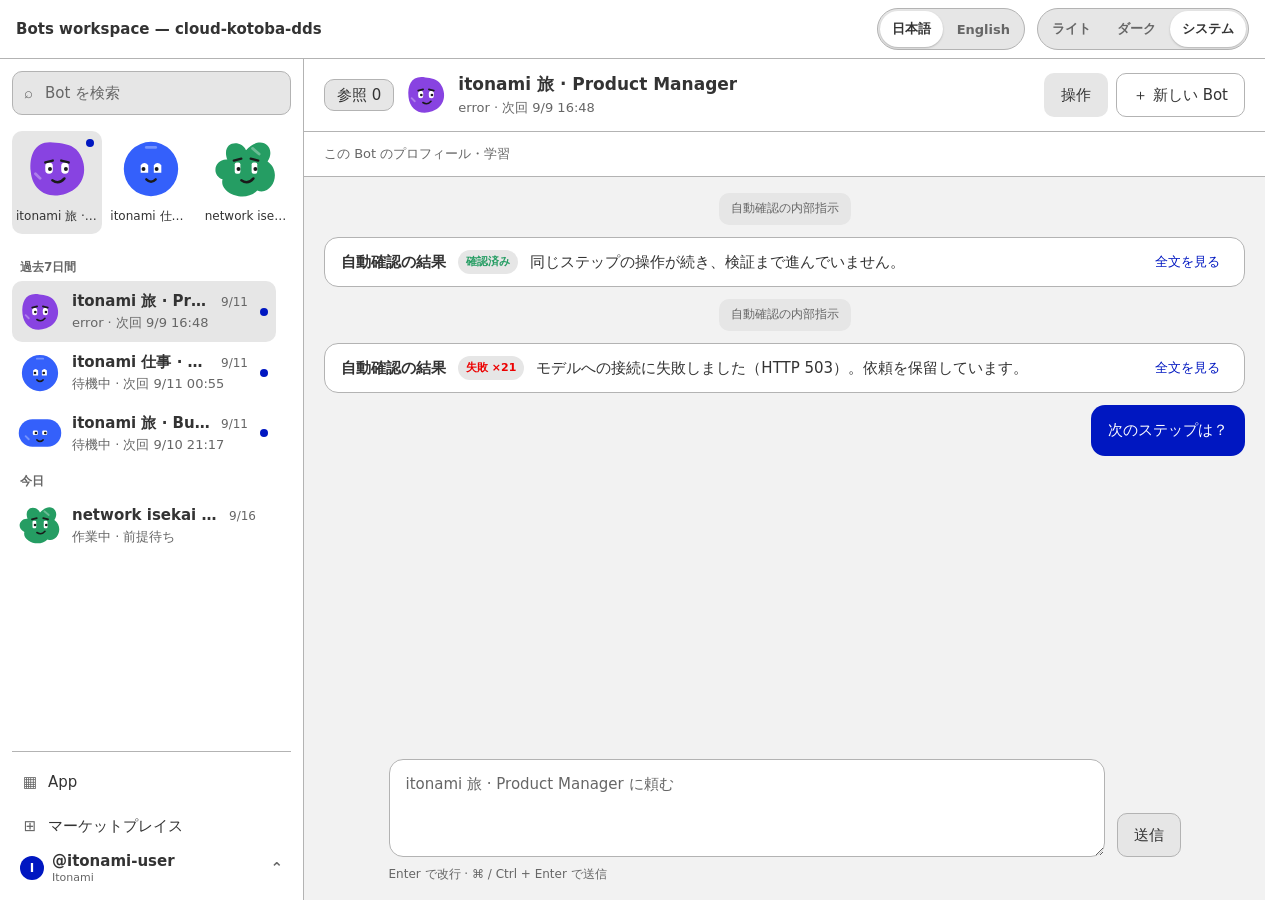
==== commit f7502d96: "interaction components 0.1.0: design tokens, the floating menu, the status line Owner instruction 20" ====
--- a/examples/bots-workspace.html
+++ b/examples/bots-workspace.html
@@ -2667,7 +2667,10 @@
 :root:root[data-theme="light"] { --color-neutral-black: var(--dds-light-neutral-black); --color-neutral-opacity-gray-100: var(--dds-light-neutral-opacity-gray-100); --color-neutral-opacity-gray-200: var(--dds-light-neutral-opacity-gray-200); --color-neutral-opacity-gray-300: var(--dds-light-neutral-opacity-gray-300); --color-neutral-opacity-gray-400: var(--dds-light-neutral-opacity-gray-400); --color-neutral-opacity-gray-420: var(--dds-light-neutral-opacity-gray-420); --color-neutral-opacity-gray-50: var(--dds-light-neutral-opacity-gray-50); --color-neutral-opacity-gray-500: var(--dds-light-neutral-opacity-gray-500); --color-neutral-opacity-gray-536: var(--dds-light-neutral-opacity-gray-536); --color-neutral-opacity-gray-600: var(--dds-light-neutral-opacity-gray-600); --color-neutral-opacity-gray-700: var(--dds-light-neutral-opacity-gray-700); --color-neutral-opacity-gray-800: var(--dds-light-neutral-opacity-gray-800); --color-neutral-opacity-gray-900: var(--dds-light-neutral-opacity-gray-900); --color-neutral-solid-gray-100: var(--dds-light-neutral-solid-gray-100); --color-neutral-solid-gray-200: var(--dds-light-neutral-solid-gray-200); --color-neutral-solid-gray-300: var(--dds-light-neutral-solid-gray-300); --color-neutral-solid-gray-400: var(--dds-light-neutral-solid-gray-400); --color-neutral-solid-gray-420: var(--dds-light-neutral-solid-gray-420); --color-neutral-solid-gray-50: var(--dds-light-neutral-solid-gray-50); --color-neutral-solid-gray-500: var(--dds-light-neutral-solid-gray-500); --color-neutral-solid-gray-536: var(--dds-light-neutral-solid-gray-536); --color-neutral-solid-gray-600: var(--dds-light-neutral-solid-gray-600); --color-neutral-solid-gray-700: var(--dds-light-neutral-solid-gray-700); --color-neutral-solid-gray-800: var(--dds-light-neutral-solid-gray-800); --color-neutral-solid-gray-900: var(--dds-light-neutral-solid-gray-900); --color-neutral-white: var(--dds-light-neutral-white); --color-primitive-blue-100: var(--dds-light-primitive-blue-100); --color-primitive-blue-1000: var(--dds-light-primitive-blue-1000); --color-primitive-blue-1100: var(--dds-light-primitive-blue-1100); --color-primitive-blue-1200: var(--dds-light-primitive-blue-1200); --color-primitive-blue-200: var(--dds-light-primitive-blue-200); --color-primitive-blue-300: var(--dds-light-primitive-blue-300); --color-primitive-blue-400: var(--dds-light-primitive-blue-400); --color-primitive-blue-50: var(--dds-light-primitive-blue-50); --color-primitive-blue-500: var(--dds-light-primitive-blue-500); --color-primitive-blue-600: var(--dds-light-primitive-blue-600); --color-primitive-blue-700: var(--dds-light-primitive-blue-700); --color-primitive-blue-800: var(--dds-light-primitive-blue-800); --color-primitive-blue-900: var(--dds-light-primitive-blue-900); --color-primitive-cyan-100: var(--dds-light-primitive-cyan-100); --color-primitive-cyan-1000: var(--dds-light-primitive-cyan-1000); --color-primitive-cyan-1100: var(--dds-light-primitive-cyan-1100); --color-primitive-cyan-1200: var(--dds-light-primitive-cyan-1200); --color-primitive-cyan-200: var(--dds-light-primitive-cyan-200); --color-primitive-cyan-300: var(--dds-light-primitive-cyan-300); --color-primitive-cyan-400: var(--dds-light-primitive-cyan-400); --color-primitive-cyan-50: var(--dds-light-primitive-cyan-50); --color-primitive-cyan-500: var(--dds-light-primitive-cyan-500); --color-primitive-cyan-600: var(--dds-light-primitive-cyan-600); --color-primitive-cyan-700: var(--dds-light-primitive-cyan-700); --color-primitive-cyan-800: var(--dds-light-primitive-cyan-800); --color-primitive-cyan-900: var(--dds-light-primitive-cyan-900); --color-primitive-green-100: var(--dds-light-primitive-green-100); --color-primitive-green-1000: var(--dds-light-primitive-green-1000); --color-primitive-green-1100: var(--dds-light-primitive-green-1100); --color-primitive-green-1200: var(--dds-light-primitive-green-1200); --color-primitive-green-200: var(--dds-light-primitive-green-200); --color-primitive-green-300: var(--dds-light-primitive-green-300); --color-primitive-green-400: var(--dds-light-primitive-green-400); --color-primitive-green-50: var(--dds-light-primitive-green-50); --color-primitive-green-500: var(--dds-light-primitive-green-500); --color-primitive-green-600: var(--dds-light-primitive-green-600); --color-primitive-green-700: var(--dds-light-primitive-green-700); --color-primitive-green-800: var(--dds-light-primitive-green-800); --color-primitive-green-900: var(--dds-light-primitive-green-900); --color-primitive-light-blue-100: var(--dds-light-primitive-light-blue-100); --color-primitive-light-blue-1000: var(--dds-light-primitive-light-blue-1000); --color-primitive-light-blue-1100: var(--dds-light-primitive-light-blue-1100); --color-primitive-light-blue-1200: var(--dds-light-primitive-light-blue-1200); --color-primitive-light-blue-200: var(--dds-light-primitive-light-blue-200); --color-primitive-light-blue-300: var(--dds-light-primitive-light-blue-300); --color-primitive-light-blue-400: var(--dds-light-primitive-light-blue-400); --color-primitive-light-blue-50: var(--dds-light-primitive-light-blue-50); --color-primitive-light-blue-500: var(--dds-light-primitive-light-blue-500); --color-primitive-light-blue-600: var(--dds-light-primitive-light-blue-600); --color-primitive-light-blue-700: var(--dds-light-primitive-light-blue-700); --color-primitive-light-blue-800: var(--dds-light-primitive-light-blue-800); --color-primitive-light-blue-900: var(--dds-light-primitive-light-blue-900); --color-primitive-lime-100: var(--dds-light-primitive-lime-100); --color-primitive-lime-1000: var(--dds-light-primitive-lime-1000); --color-primitive-lime-1100: var(--dds-light-primitive-lime-1100); --color-primitive-lime-1200: var(--dds-light-primitive-lime-1200); --color-primitive-lime-200: var(--dds-light-primitive-lime-200); --color-primitive-lime-300: var(--dds-light-primitive-lime-300); --color-primitive-lime-400: var(--dds-light-primitive-lime-400); --color-primitive-lime-50: var(--dds-light-primitive-lime-50); --color-primitive-lime-500: var(--dds-light-primitive-lime-500); --color-primitive-lime-600: var(--dds-light-primitive-lime-600); --color-primitive-lime-700: var(--dds-light-primitive-lime-700); --color-primitive-lime-800: var(--dds-light-primitive-lime-800); --color-primitive-lime-900: var(--dds-light-primitive-lime-900); --color-primitive-magenta-100: var(--dds-light-primitive-magenta-100); --color-primitive-magenta-1000: var(--dds-light-primitive-magenta-1000); --color-primitive-magenta-1100: var(--dds-light-primitive-magenta-1100); --color-primitive-magenta-1200: var(--dds-light-primitive-magenta-1200); --color-primitive-magenta-200: var(--dds-light-primitive-magenta-200); --color-primitive-magenta-300: var(--dds-light-primitive-magenta-300); --color-primitive-magenta-400: var(--dds-light-primitive-magenta-400); --color-primitive-magenta-50: var(--dds-light-primitive-magenta-50); --color-primitive-magenta-500: var(--dds-light-primitive-magenta-500); --color-primitive-magenta-600: var(--dds-light-primitive-magenta-600); --color-primitive-magenta-700: var(--dds-light-primitive-magenta-700); --color-primitive-magenta-800: var(--dds-light-primitive-magenta-800); --color-primitive-magenta-900: var(--dds-light-primitive-magenta-900); --color-primitive-orange-100: var(--dds-light-primitive-orange-100); --color-primitive-orange-1000: var(--dds-light-primitive-orange-1000); --color-primitive-orange-1100: var(--dds-light-primitive-orange-1100); --color-primitive-orange-1200: var(--dds-light-primitive-orange-1200); --color-primitive-orange-200: var(--dds-light-primitive-orange-200); --color-primitive-orange-300: var(--dds-light-primitive-orange-300); --color-primitive-orange-400: var(--dds-light-primitive-orange-400); --color-primitive-orange-50: var(--dds-light-primitive-orange-50); --color-primitive-orange-500: var(--dds-light-primitive-orange-500); --color-primitive-orange-600: var(--dds-light-primitive-orange-600); --color-primitive-orange-700: var(--dds-light-primitive-orange-700); --color-primitive-orange-800: var(--dds-light-primitive-orange-800); --color-primitive-orange-900: var(--dds-light-primitive-orange-900); --color-primitive-purple-100: var(--dds-light-primitive-purple-100); --color-primitive-purple-1000: var(--dds-light-primitive-purple-1000); --color-primitive-purple-1100: var(--dds-light-primitive-purple-1100); --color-primitive-purple-1200: var(--dds-light-primitive-purple-1200); --color-primitive-purple-200: var(--dds-light-primitive-purple-200); --color-primitive-purple-300: var(--dds-light-primitive-purple-300); --color-primitive-purple-400: var(--dds-light-primitive-purple-400); --color-primitive-purple-50: var(--dds-light-primitive-purple-50); --color-primitive-purple-500: var(--dds-light-primitive-purple-500); --color-primitive-purple-600: var(--dds-light-primitive-purple-600); --color-primitive-purple-700: var(--dds-light-primitive-purple-700); --color-primitive-purple-800: var(--dds-light-primitive-purple-800); --color-primitive-purple-900: var(--dds-light-primitive-purple-900); --color-primitive-red-100: var(--dds-light-primitive-red-100); --color-primitive-red-1000: var(--dds-light-primitive-red-1000); --color-primitive-red-1100: var(--dds-light-primitive-red-1100); --color-primitive-red-1200: var(--dds-light-primitive-red-1200); --color-primitive-red-200: var(--dds-light-primitive-red-200); --color-primitive-red-300: var(--dds-light-primitive-red-300); --color-primitive-red-400: var(--dds-light-primitive-red-400); --color-primitive-red-50: var(--dds-light-primitive-red-50); --color-primitive-red-500: var(--dds-light-primitive-red-500); --color-primitive-red-600: var(--dds-light-primitive-red-600); --color-primitive-red-700: var(--dds-light-primitive-red-700); --color-primitive-red-800: var(--dds-light-primitive-red-800); --color-primitive-red-900: var(--dds-light-primitive-red-900); --color-primitive-yellow-100: var(--dds-light-primitive-yellow-100); --color-primitive-yellow-1000: var(--dds-light-primitive-yellow-1000); --color-primitive-yellow-1100: var(--dds-light-primitive-yellow-1100); --color-primitive-yellow-1200: var(--dds-light-primitive-yellow-1200); --color-primitive-yellow-200: var(--dds-light-primitive-yellow-200); --color-primitive-yellow-300: var(--dds-light-primitive-yellow-300); --color-primitive-yellow-400: var(--dds-light-primitive-yellow-400); --color-primitive-yellow-50: var(--dds-light-primitive-yellow-50); --color-primitive-yellow-500: var(--dds-light-primitive-yellow-500); --color-primitive-yellow-600: var(--dds-light-primitive-yellow-600); --color-primitive-yellow-700: var(--dds-light-primitive-yellow-700); --color-primitive-yellow-800: var(--dds-light-primitive-yellow-800); --color-primitive-yellow-900: var(--dds-light-primitive-yellow-900); color-scheme: light; }
 @media (prefers-color-scheme: dark) { :root:root { --color-neutral-black: var(--dds-light-neutral-white); --color-neutral-opacity-gray-100: rgba(255, 255, 255, 0.1); --color-neutral-opacity-gray-200: rgba(255, 255, 255, 0.2); --color-neutral-opacity-gray-300: rgba(255, 255, 255, 0.3); --color-neutral-opacity-gray-400: rgba(255, 255, 255, 0.4); --color-neutral-opacity-gray-420: rgba(255, 255, 255, 0.42); --color-neutral-opacity-gray-50: rgba(255, 255, 255, 0.05); --color-neutral-opacity-gray-500: rgba(255, 255, 255, 0.5); --color-neutral-opacity-gray-536: rgba(255, 255, 255, 0.54); --color-neutral-opacity-gray-600: rgba(255, 255, 255, 0.6); --color-neutral-opacity-gray-700: rgba(255, 255, 255, 0.7); --color-neutral-opacity-gray-800: rgba(255, 255, 255, 0.8); --color-neutral-opacity-gray-900: rgba(255, 255, 255, 0.9); --color-neutral-solid-gray-100: var(--dds-light-neutral-solid-gray-800); --color-neutral-solid-gray-200: var(--dds-light-neutral-solid-gray-700); --color-neutral-solid-gray-300: var(--dds-light-neutral-solid-gray-600); --color-neutral-solid-gray-400: var(--dds-light-neutral-solid-gray-536); --color-neutral-solid-gray-420: var(--dds-light-neutral-solid-gray-500); --color-neutral-solid-gray-50: var(--dds-light-neutral-solid-gray-900); --color-neutral-solid-gray-500: var(--dds-light-neutral-solid-gray-420); --color-neutral-solid-gray-536: var(--dds-light-neutral-solid-gray-400); --color-neutral-solid-gray-600: var(--dds-light-neutral-solid-gray-300); --color-neutral-solid-gray-700: var(--dds-light-neutral-solid-gray-200); --color-neutral-solid-gray-800: var(--dds-light-neutral-solid-gray-100); --color-neutral-solid-gray-900: var(--dds-light-neutral-solid-gray-50); --color-neutral-white: var(--dds-light-neutral-solid-gray-900); --color-primitive-blue-100: var(--dds-light-primitive-blue-1100); --color-primitive-blue-1000: var(--dds-light-primitive-blue-200); --color-primitive-blue-1100: var(--dds-light-primitive-blue-100); --color-primitive-blue-1200: var(--dds-light-primitive-blue-50); --color-primitive-blue-200: var(--dds-light-primitive-blue-1000); --color-primitive-blue-300: var(--dds-light-primitive-blue-900); --color-primitive-blue-400: var(--dds-light-primitive-blue-800); --color-primitive-blue-50: var(--dds-light-primitive-blue-1200); --color-primitive-blue-500: var(--dds-light-primitive-blue-700); --color-primitive-blue-600: var(--dds-light-primitive-blue-600); --color-primitive-blue-700: var(--dds-light-primitive-blue-500); --color-primitive-blue-800: var(--dds-light-primitive-blue-400); --color-primitive-blue-900: var(--dds-light-primitive-blue-300); --color-primitive-cyan-100: var(--dds-light-primitive-cyan-1100); --color-primitive-cyan-1000: var(--dds-light-primitive-cyan-200); --color-primitive-cyan-1100: var(--dds-light-primitive-cyan-100); --color-primitive-cyan-1200: var(--dds-light-primitive-cyan-50); --color-primitive-cyan-200: var(--dds-light-primitive-cyan-1000); --color-primitive-cyan-300: var(--dds-light-primitive-cyan-900); --color-primitive-cyan-400: var(--dds-light-primitive-cyan-800); --color-primitive-cyan-50: var(--dds-light-primitive-cyan-1200); --color-primitive-cyan-500: var(--dds-light-primitive-cyan-700); --color-primitive-cyan-600: var(--dds-light-primitive-cyan-600); --color-primitive-cyan-700: var(--dds-light-primitive-cyan-500); --color-primitive-cyan-800: var(--dds-light-primitive-cyan-400); --color-primitive-cyan-900: var(--dds-light-primitive-cyan-300); --color-primitive-green-100: var(--dds-light-primitive-green-1100); --color-primitive-green-1000: var(--dds-light-primitive-green-200); --color-primitive-green-1100: var(--dds-light-primitive-green-100); --color-primitive-green-1200: var(--dds-light-primitive-green-50); --color-primitive-green-200: var(--dds-light-primitive-green-1000); --color-primitive-green-300: var(--dds-light-primitive-green-900); --color-primitive-green-400: var(--dds-light-primitive-green-800); --color-primitive-green-50: var(--dds-light-primitive-green-1200); --color-primitive-green-500: var(--dds-light-primitive-green-700); --color-primitive-green-600: var(--dds-light-primitive-green-600); --color-primitive-green-700: var(--dds-light-primitive-green-500); --color-primitive-green-800: var(--dds-light-primitive-green-400); --color-primitive-green-900: var(--dds-light-primitive-green-300); --color-primitive-light-blue-100: var(--dds-light-primitive-light-blue-1100); --color-primitive-light-blue-1000: var(--dds-light-primitive-light-blue-200); --color-primitive-light-blue-1100: var(--dds-light-primitive-light-blue-100); --color-primitive-light-blue-1200: var(--dds-light-primitive-light-blue-50); --color-primitive-light-blue-200: var(--dds-light-primitive-light-blue-1000); --color-primitive-light-blue-300: var(--dds-light-primitive-light-blue-900); --color-primitive-light-blue-400: var(--dds-light-primitive-light-blue-800); --color-primitive-light-blue-50: var(--dds-light-primitive-light-blue-1200); --color-primitive-light-blue-500: var(--dds-light-primitive-light-blue-700); --color-primitive-light-blue-600: var(--dds-light-primitive-light-blue-600); --color-primitive-light-blue-700: var(--dds-light-primitive-light-blue-500); --color-primitive-light-blue-800: var(--dds-light-primitive-light-blue-400); --color-primitive-light-blue-900: var(--dds-light-primitive-light-blue-300); --color-primitive-lime-100: var(--dds-light-primitive-lime-1100); --color-primitive-lime-1000: var(--dds-light-primitive-lime-200); --color-primitive-lime-1100: var(--dds-light-primitive-lime-100); --color-primitive-lime-1200: var(--dds-light-primitive-lime-50); --color-primitive-lime-200: var(--dds-light-primitive-lime-1000); --color-primitive-lime-300: var(--dds-light-primitive-lime-900); --color-primitive-lime-400: var(--dds-light-primitive-lime-800); --color-primitive-lime-50: var(--dds-light-primitive-lime-1200); --color-primitive-lime-500: var(--dds-light-primitive-lime-700); --color-primitive-lime-600: var(--dds-light-primitive-lime-600); --color-primitive-lime-700: var(--dds-light-primitive-lime-500); --color-primitive-lime-800: var(--dds-light-primitive-lime-400); --color-primitive-lime-900: var(--dds-light-primitive-lime-300); --color-primitive-magenta-100: var(--dds-light-primitive-magenta-1100); --color-primitive-magenta-1000: var(--dds-light-primitive-magenta-200); --color-primitive-magenta-1100: var(--dds-light-primitive-magenta-100); --color-primitive-magenta-1200: var(--dds-light-primitive-magenta-50); --color-primitive-magenta-200: var(--dds-light-primitive-magenta-1000); --color-primitive-magenta-300: var(--dds-light-primitive-magenta-900); --color-primitive-magenta-400: var(--dds-light-primitive-magenta-800); --color-primitive-magenta-50: var(--dds-light-primitive-magenta-1200); --color-primitive-magenta-500: var(--dds-light-primitive-magenta-700); --color-primitive-magenta-600: var(--dds-light-primitive-magenta-600); --color-primitive-magenta-700: var(--dds-light-primitive-magenta-500); --color-primitive-magenta-800: var(--dds-light-primitive-magenta-400); --color-primitive-magenta-900: var(--dds-light-primitive-magenta-300); --color-primitive-orange-100: var(--dds-light-primitive-orange-1100); --color-primitive-orange-1000: var(--dds-light-primitive-orange-200); --color-primitive-orange-1100: var(--dds-light-primitive-orange-100); --color-primitive-orange-1200: var(--dds-light-primitive-orange-50); --color-primitive-orange-200: var(--dds-light-primitive-orange-1000); --color-primitive-orange-300: var(--dds-light-primitive-orange-900); --color-primitive-orange-400: var(--dds-light-primitive-orange-800); --color-primitive-orange-50: var(--dds-light-primitive-orange-1200); --color-primitive-orange-500: var(--dds-light-primitive-orange-700); --color-primitive-orange-600: var(--dds-light-primitive-orange-600); --color-primitive-orange-700: var(--dds-light-primitive-orange-500); --color-primitive-orange-800: var(--dds-light-primitive-orange-400); --color-primitive-orange-900: var(--dds-light-primitive-orange-300); --color-primitive-purple-100: var(--dds-light-primitive-purple-1100); --color-primitive-purple-1000: var(--dds-light-primitive-purple-200); --color-primitive-purple-1100: var(--dds-light-primitive-purple-100); --color-primitive-purple-1200: var(--dds-light-primitive-purple-50); --color-primitive-purple-200: var(--dds-light-primitive-purple-1000); --color-primitive-purple-300: var(--dds-light-primitive-purple-900); --color-primitive-purple-400: var(--dds-light-primitive-purple-800); --color-primitive-purple-50: var(--dds-light-primitive-purple-1200); --color-primitive-purple-500: var(--dds-light-primitive-purple-700); --color-primitive-purple-600: var(--dds-light-primitive-purple-600); --color-primitive-purple-700: var(--dds-light-primitive-purple-500); --color-primitive-purple-800: var(--dds-light-primitive-purple-400); --color-primitive-purple-900: var(--dds-light-primitive-purple-300); --color-primitive-red-100: var(--dds-light-primitive-red-1100); --color-primitive-red-1000: var(--dds-light-primitive-red-200); --color-primitive-red-1100: var(--dds-light-primitive-red-100); --color-primitive-red-1200: var(--dds-light-primitive-red-50); --color-primitive-red-200: var(--dds-light-primitive-red-1000); --color-primitive-red-300: var(--dds-light-primitive-red-900); --color-primitive-red-400: var(--dds-light-primitive-red-800); --color-primitive-red-50: var(--dds-light-primitive-red-1200); --color-primitive-red-500: var(--dds-light-primitive-red-700); --color-primitive-red-600: var(--dds-light-primitive-red-600); --color-primitive-red-700: var(--dds-light-primitive-red-500); --color-primitive-red-800: var(--dds-light-primitive-red-400); --color-primitive-red-900: var(--dds-light-primitive-red-300); --color-primitive-yellow-100: var(--dds-light-primitive-yellow-1100); --color-primitive-yellow-1000: var(--dds-light-primitive-yellow-200); --color-primitive-yellow-1100: var(--dds-light-primitive-yellow-100); --color-primitive-yellow-1200: var(--dds-light-primitive-yellow-50); --color-primitive-yellow-200: var(--dds-light-primitive-yellow-1000); --color-primitive-yellow-300: var(--dds-light-primitive-yellow-900); --color-primitive-yellow-400: var(--dds-light-primitive-yellow-800); --color-primitive-yellow-50: var(--dds-light-primitive-yellow-1200); --color-primitive-yellow-500: var(--dds-light-primitive-yellow-700); --color-primitive-yellow-600: var(--dds-light-primitive-yellow-600); --color-primitive-yellow-700: var(--dds-light-primitive-yellow-500); --color-primitive-yellow-800: var(--dds-light-primitive-yellow-400); --color-primitive-yellow-900: var(--dds-light-primitive-yellow-300); color-scheme: dark; } }
 :root { --hig-color-label: var(--color-neutral-solid-gray-800); --hig-color-opaque-separator: var(--color-neutral-solid-gray-300); --hig-color-placeholder-text: var(--color-neutral-solid-gray-500); --hig-color-quaternary-label: var(--color-neutral-solid-gray-420); --hig-color-quaternary-system-fill: var(--color-neutral-solid-gray-100); --hig-color-secondary-label: var(--color-neutral-solid-gray-600); --hig-color-secondary-system-background: var(--color-neutral-solid-gray-50); --hig-color-secondary-system-fill: var(--color-neutral-solid-gray-200); --hig-color-secondary-system-grouped-background: var(--color-neutral-white); --hig-color-separator: var(--color-neutral-solid-gray-300); --hig-color-system-background: var(--color-neutral-white); --hig-color-system-fill: var(--color-neutral-solid-gray-200); --hig-color-system-grouped-background: var(--color-neutral-solid-gray-50); --hig-color-tertiary-label: var(--color-neutral-solid-gray-500); --hig-color-tertiary-system-background: var(--color-neutral-solid-gray-50); --hig-color-tertiary-system-fill: var(--color-neutral-solid-gray-100); --hig-color-tertiary-system-grouped-background: var(--color-neutral-solid-gray-50); --hig-color-tint: var(--color-key-900); --hig-font-display: var(--font-family-sans); --hig-font-mono: var(--font-family-mono); --hig-font-text: var(--font-family-sans); --hig-hairline: var(--color-neutral-solid-gray-300); --hig-palette-blue: var(--color-key-900); --hig-palette-cyan: var(--color-primitive-cyan-700); --hig-palette-gray: var(--color-neutral-solid-gray-500); --hig-palette-green: var(--color-primitive-green-700); --hig-palette-orange: var(--color-primitive-orange-800); --hig-palette-pink: var(--color-primitive-magenta-700); --hig-palette-purple: var(--color-primitive-purple-700); --hig-palette-red: var(--color-primitive-red-800); --hig-palette-yellow: var(--color-primitive-yellow-700); --hig-radius-capsule: 999px; --hig-radius-large: calc(20 / 16 * 1rem); --hig-radius-lg: calc(20 / 16 * 1rem); --hig-radius-md: calc(14 / 16 * 1rem); --hig-radius-sm: calc(10 / 16 * 1rem); --hig-radius-xl: calc(28 / 16 * 1rem); --hig-radius-xs: calc(6 / 16 * 1rem); --hig-spacing-1: calc(4 / 16 * 1rem); --hig-spacing-10: calc(64 / 16 * 1rem); --hig-spacing-2: calc(8 / 16 * 1rem); --hig-spacing-3: calc(12 / 16 * 1rem); --hig-spacing-4: calc(16 / 16 * 1rem); --hig-spacing-5: calc(20 / 16 * 1rem); --hig-spacing-6: calc(24 / 16 * 1rem); --hig-spacing-7: calc(32 / 16 * 1rem); --hig-spacing-8: calc(40 / 16 * 1rem); --hig-spacing-9: calc(48 / 16 * 1rem); --hig-spacing-content-margin: calc(16 / 16 * 1rem); --hig-text-body-font-size: calc(17 / 16 * 1rem); --hig-text-body-line-height: calc(22 / 16 * 1rem); --hig-text-callout-font-size: calc(16 / 16 * 1rem); --hig-text-callout-line-height: calc(21 / 16 * 1rem); --hig-text-caption1-font-size: calc(12 / 16 * 1rem); --hig-text-caption1-line-height: calc(16 / 16 * 1rem); --hig-text-caption2-font-size: calc(11 / 16 * 1rem); --hig-text-caption2-line-height: calc(13 / 16 * 1rem); --hig-text-footnote-font-size: calc(13 / 16 * 1rem); --hig-text-footnote-line-height: calc(18 / 16 * 1rem); --hig-text-headline-font-size: calc(17 / 16 * 1rem); --hig-text-headline-line-height: calc(22 / 16 * 1rem); --hig-text-large-title-font-size: calc(34 / 16 * 1rem); --hig-text-large-title-line-height: calc(41 / 16 * 1rem); --hig-text-subheadline-font-size: calc(15 / 16 * 1rem); --hig-text-subheadline-line-height: calc(20 / 16 * 1rem); --hig-text-title1-font-size: calc(28 / 16 * 1rem); --hig-text-title1-line-height: calc(34 / 16 * 1rem); --hig-text-title2-font-size: calc(22 / 16 * 1rem); --hig-text-title2-line-height: calc(28 / 16 * 1rem); --hig-text-title3-font-size: calc(20 / 16 * 1rem); --hig-text-title3-line-height: calc(25 / 16 * 1rem); }
-.ck-switch{display:inline-flex;align-items:center;gap:2px;padding:2px;border:1px solid var(--hig-color-separator);border-radius:var(--hig-radius-capsule);background:var(--hig-color-secondary-system-background)}.ck-switch__option{display:inline-flex;align-items:center;justify-content:center;min-height:2.25rem;padding:0 var(--hig-spacing-3);border:0;border-radius:var(--hig-radius-capsule);background:transparent;color:var(--hig-color-secondary-label);font:inherit;font-size:var(--hig-text-footnote-font-size);font-weight:600;text-decoration:none;cursor:pointer;white-space:nowrap}.ck-switch__option:hover{color:var(--hig-color-label)}.ck-switch__option[aria-checked=true],.ck-switch__option[aria-current=true]{background:var(--hig-color-system-background);color:var(--hig-color-label);box-shadow:0 1px 2px var(--hig-color-separator)}.ck-switch__option:focus-visible{outline:2px solid var(--hig-color-tint);outline-offset:2px}@media(max-width:30rem){.ck-switch__option{padding:0 var(--hig-spacing-2);min-height:2.75rem}}
+:root{--ck-surface-ground:light-dark(var(--hig-color-system-grouped-background),color-mix(in srgb,var(--dds-light-neutral-solid-gray-900) 70%,var(--dds-light-neutral-black)));--ck-surface-raised:light-dark(var(--hig-color-system-background),var(--dds-light-neutral-solid-gray-900));--ck-surface-hover:light-dark(var(--hig-color-quaternary-system-fill),color-mix(in srgb,var(--dds-light-neutral-solid-gray-900) 60%,var(--dds-light-neutral-solid-gray-800)));--ck-surface-border:light-dark(var(--hig-color-separator),color-mix(in srgb,var(--dds-light-neutral-solid-gray-900) 45%,var(--dds-light-neutral-solid-gray-800)));--ck-text:var(--hig-color-label);--ck-text-muted:var(--hig-color-secondary-label);--ck-accent:var(--hig-color-tint);--ck-danger:var(--color-semantic-error-1);--ck-success:var(--color-semantic-success-1);--ck-warning:var(--color-semantic-warning-orange-1);--ck-radius-sm:var(--hig-radius-sm);--ck-radius-md:var(--hig-radius-md);--ck-radius-lg:var(--hig-radius-lg);--ck-radius-pill:var(--hig-radius-capsule);--ck-layer-top:20;--ck-layer-float:80;--ck-shadow-float:0 0.5rem 1.5rem color-mix(in srgb,var(--ck-surface-border) 60%,transparent);--ck-motion:.16s;}@media(prefers-reduced-motion:reduce){:root{--ck-motion:0s}}
+.ck-switch{display:inline-flex;align-items:center;gap:2px;padding:2px;border:1px solid var(--ck-surface-border);border-radius:var(--ck-radius-pill);background:var(--ck-surface-hover)}.ck-switch__option{display:inline-flex;align-items:center;justify-content:center;min-height:2.25rem;padding:0 var(--hig-spacing-3);border:0;border-radius:var(--ck-radius-pill);background:transparent;color:var(--ck-text-muted);font:inherit;font-size:var(--hig-text-footnote-font-size);font-weight:600;text-decoration:none;cursor:pointer;white-space:nowrap;transition:background var(--ck-motion) ease}.ck-switch__option:hover{color:var(--ck-text)}.ck-switch__option[aria-checked=true],.ck-switch__option[aria-current=true]{background:var(--ck-surface-raised);color:var(--ck-text);box-shadow:0 1px 2px var(--ck-surface-border)}.ck-switch__option:focus-visible{outline:2px solid var(--ck-accent);outline-offset:2px}@media(max-width:30rem){.ck-switch__option{padding:0 var(--hig-spacing-2);min-height:2.75rem}}
+.ck-menu{position:fixed;left:0;top:0;z-index:var(--ck-layer-float);min-width:16rem;max-width:min(22rem,calc(100vw - 1rem));margin:0;padding:var(--hig-spacing-1) 0;list-style:none;border:1px solid var(--ck-surface-border);border-radius:var(--ck-radius-md);background:var(--ck-surface-raised);color:var(--ck-text);box-shadow:var(--ck-shadow-float)}.ck-menu[hidden]{display:none}.ck-menu__item{display:flex;align-items:center;gap:var(--hig-spacing-3);width:100%;min-height:2.75rem;padding:var(--hig-spacing-2) var(--hig-spacing-4);border:0;background:transparent;color:inherit;font:inherit;text-align:start;text-decoration:none;cursor:pointer}.ck-menu__item:hover,.ck-menu__item:focus-visible{background:var(--ck-surface-hover);outline:none}.ck-menu__item--danger{color:var(--ck-danger)}.ck-menu__icon{width:1.25rem;height:1.25rem;flex:none}.ck-menu__sep{height:1px;margin:var(--hig-spacing-1) var(--hig-spacing-3);border:0;background:var(--ck-surface-border)}
+.ck-status{margin:0;min-height:0;color:var(--ck-text-muted);font-size:var(--hig-text-footnote-font-size);line-height:1.5;transition:opacity var(--ck-motion) ease}.ck-status:empty{display:none}.ck-status[data-tone=ok]{color:var(--ck-success)}.ck-status[data-tone=warn]{color:var(--ck-warning)}.ck-status[data-tone=error]{color:var(--ck-danger)}
 /* Component identity survives themes and operational state. */
 .ck-bot{--ck-bot-color:var(--color-key-600);--ck-bot-ink:var(--color-neutral-solid-gray-900);display:inline-flex;position:relative;width:2rem;height:2rem;flex:none;vertical-align:middle;background:transparent;isolation:isolate}
 .ck-bot>svg{width:100%;height:100%;overflow:visible;transform-origin:50% 80%;animation:ck-bot-breathe 5.6s ease-in-out var(--ck-bot-phase,0s) infinite}
@@ -2701,7 +2704,7 @@
 @media(forced-colors:active){.ck-bot__body{fill:Canvas;stroke:CanvasText;stroke-width:2}.ck-bot__white{fill:CanvasText}.ck-bot__pupil{fill:Canvas}.ck-bot__mouth,.ck-bot__rest-eyes,.ck-bot__brows{stroke:CanvasText}}
 
 .ck-topbar[data-chrome=top]{position:sticky;top:0;z-index:20;display:flex;flex-wrap:wrap;align-items:center;justify-content:space-between;gap:var(--hig-spacing-3);min-height:3rem;padding:var(--hig-spacing-2) var(--hig-spacing-5);border-block-end:1px solid var(--hig-color-separator);background:var(--hig-color-system-background)}.ck-topbar__section{display:flex;align-items:center;gap:var(--hig-spacing-2);font-weight:700;min-inline-size:0}.ck-topbar__group{color:var(--hig-color-secondary-label)}.ck-topbar__sep{margin:0 var(--hig-spacing-2);color:var(--hig-color-secondary-label)}.ck-topbar__actions{display:flex;align-items:center;gap:var(--hig-spacing-2);flex-wrap:wrap}.ck-account{position:relative;inline-size:100%}.ck-account [hidden]{display:none!important}.ck-account__session{inline-size:100%}.ck-account__chip{display:flex;align-items:center;justify-content:flex-start;gap:var(--hig-spacing-2);inline-size:100%;min-height:2.25rem;padding:var(--hig-spacing-1) var(--hig-spacing-2);border-radius:var(--hig-radius-xs,6px);color:var(--hig-color-label);font:inherit;font-size:var(--hig-text-subheadline-font-size);font-weight:600;line-height:1.25;background:none;border:none;cursor:pointer;text-align:start;list-style:none;box-sizing:border-box}.ck-account__chip:hover{background:var(--hig-color-system-background)}.ck-account__chip::-webkit-details-marker{display:none}.ck-account__chip:focus-visible{outline:2px solid var(--hig-color-tint);outline-offset:2px}.ck-account__avatar{flex:none;inline-size:1.5rem;block-size:1.5rem;display:grid;place-items:center;border-radius:var(--hig-radius-capsule,999px);background:var(--hig-color-tint);color:var(--hig-color-system-background);font-size:var(--hig-text-caption1-font-size);font-weight:700}.ck-account__name{display:grid;min-inline-size:0}.ck-account__name span{overflow:hidden;text-overflow:ellipsis;white-space:nowrap}.ck-account__ws{font-size:var(--hig-text-caption2-font-size);font-weight:400;line-height:1.2;color:var(--hig-color-secondary-label)}.ck-account__caret{margin-inline-start:auto;color:var(--hig-color-secondary-label);transition:transform 120ms}.ck-account__session[open] .ck-account__caret{transform:rotate(180deg)}.ck-account__menu[data-chrome=float]{position:absolute;inset-inline:0;top:calc(100% + var(--hig-spacing-1));z-index:40;min-inline-size:13rem;display:grid;gap:2px;padding:var(--hig-spacing-2);border:1px solid var(--hig-color-separator);border-radius:var(--hig-radius-md,12px);background:var(--hig-color-system-background);box-shadow:0 8px 24px rgb(0 0 0 / 16%)}.ck-account__session:not([open]) .ck-account__menu{display:none}.ck-account__item{display:flex;align-items:center;min-height:2.5rem;padding:var(--hig-spacing-2) var(--hig-spacing-3);border-radius:var(--hig-radius-sm,8px);color:var(--hig-color-label);font:inherit;font-size:var(--hig-text-subheadline-font-size);font-weight:600;text-decoration:none;white-space:nowrap;background:none;border:none;cursor:pointer;inline-size:100%;text-align:start;box-sizing:border-box}.ck-account__item:hover{background:var(--hig-color-secondary-system-background)}.ck-account__item:focus-visible{outline:2px solid var(--hig-color-tint);outline-offset:-2px}@media(min-width:64rem){.ck-account--rail .ck-account__menu[data-chrome=float]{top:auto;inset-block-end:calc(100% + var(--hig-spacing-1))}}@media(max-width:64rem){.ck-account--rail .ck-account__menu[data-chrome=float]{inset-inline:auto 0}}
-.ck-bots{--ck-bots-ground:light-dark(var(--hig-color-system-grouped-background),color-mix(in srgb,var(--dds-light-neutral-solid-gray-900) 70%,var(--dds-light-neutral-black)));--ck-bots-raised:light-dark(var(--hig-color-system-background),var(--dds-light-neutral-solid-gray-900));--ck-bots-hover:light-dark(var(--hig-color-quaternary-system-fill),color-mix(in srgb,var(--dds-light-neutral-solid-gray-900) 60%,var(--dds-light-neutral-solid-gray-800)));--ck-bots-border:light-dark(var(--hig-color-separator),color-mix(in srgb,var(--dds-light-neutral-solid-gray-900) 45%,var(--dds-light-neutral-solid-gray-800)));--ck-bots-text:var(--hig-color-label);--ck-bots-muted:var(--hig-color-secondary-label);--ck-bots-accent:var(--hig-color-tint);--ck-bots-radius:var(--hig-radius-sm);--ck-bots-radius-lg:var(--hig-radius-md);--ck-bots-radius-pill:var(--hig-radius-capsule);--ck-bots-rail-width:19rem;display:grid;grid-template-columns:var(--ck-bots-rail-width) minmax(0,1fr);height:100%;min-height:0;color:var(--ck-bots-text);background:var(--ck-bots-ground);font-size:var(--hig-text-subheadline-font-size);line-height:1.6}.ck-bots *{box-sizing:border-box}.ck-bots button,.ck-bots input,.ck-bots textarea{font:inherit;color:inherit}.ck-bots :focus-visible{outline:2px solid var(--ck-bots-accent);outline-offset:2px}.ck-bots__rail{display:flex;flex-direction:column;min-height:0;gap:var(--hig-spacing-2);padding:var(--hig-spacing-3);background:var(--ck-bots-raised);border-inline-end:1px solid var(--ck-bots-border)}.ck-bots__search{position:relative;flex:none}.ck-bots__search-mark{position:absolute;inset-inline-start:var(--hig-spacing-3);top:50%;transform:translateY(-50%);color:var(--ck-bots-muted);pointer-events:none}.ck-bots__search-input{width:100%;min-height:2.75rem;padding:var(--hig-spacing-2) var(--hig-spacing-3) var(--hig-spacing-2) var(--hig-spacing-7);border:1px solid var(--ck-bots-border);border-radius:var(--ck-bots-radius);background:var(--ck-bots-hover);color:var(--ck-bots-text)}.ck-bots__search-input::placeholder{color:var(--ck-bots-muted)}.ck-bots__list{flex:1;min-height:0;overflow:auto;overscroll-behavior:contain;scrollbar-gutter:stable}.ck-bots__group{list-style:none;margin:0;padding:0}.ck-bots__group-label{position:sticky;top:0;z-index:1;margin:0;padding:var(--hig-spacing-2) var(--hig-spacing-2) var(--hig-spacing-1);background:var(--ck-bots-raised);color:var(--ck-bots-muted);font-size:var(--hig-text-caption1-font-size);font-weight:600}.ck-bots__row{margin:0;padding:0}.ck-bots__item{display:grid;grid-template-columns:2.5rem minmax(0,1fr) auto;align-items:center;gap:var(--hig-spacing-3);width:100%;min-height:3.5rem;padding:var(--hig-spacing-2) var(--hig-spacing-2);border:0;border-radius:var(--ck-bots-radius);background:transparent;text-align:start;cursor:pointer}.ck-bots__item:hover,.ck-bots__item.is-current{background:var(--ck-bots-hover)}.ck-bots__avatar{display:inline-flex;width:2.5rem;height:2.5rem;flex:none;align-items:center;justify-content:center;border-radius:var(--ck-bots-radius-pill)}.ck-bots__avatar>*{width:100%;height:100%}.ck-bots__copy{min-width:0}.ck-bots__headline{display:flex;align-items:baseline;gap:var(--hig-spacing-2)}.ck-bots__name{flex:1;min-width:0;overflow:hidden;text-overflow:ellipsis;white-space:nowrap;font-weight:700}.ck-bots__time{flex:none;color:var(--ck-bots-muted);font-size:var(--hig-text-caption1-font-size);font-variant-numeric:tabular-nums}.ck-bots__meta{display:block;overflow:hidden;text-overflow:ellipsis;white-space:nowrap;color:var(--ck-bots-muted);font-size:var(--hig-text-footnote-font-size)}.ck-bots__dot{width:.5rem;height:.5rem;border-radius:var(--ck-bots-radius-pill);background:var(--ck-bots-accent)}.ck-bots__pinned{list-style:none;display:grid;grid-template-columns:repeat(3,minmax(0,1fr));gap:var(--hig-spacing-1);margin:0;padding:var(--hig-spacing-2) 0;max-height:13rem;overflow:auto;flex:none}.ck-bots__pinned[hidden]{display:none}.ck-bots__pinned .ck-bots__item{display:flex;flex-direction:column;align-items:center;gap:var(--hig-spacing-2);position:relative;padding:var(--hig-spacing-2) var(--hig-spacing-1);text-align:center}.ck-bots__pinned .ck-bots__avatar{width:3.75rem;height:3.75rem}.ck-bots__pinned .ck-bots__copy{width:100%}.ck-bots__pinned .ck-bots__headline{justify-content:center}.ck-bots__pinned .ck-bots__name{flex:none;max-width:100%;font-size:var(--hig-text-caption1-font-size);font-weight:500}.ck-bots__pinned .ck-bots__time,.ck-bots__pinned .ck-bots__meta{display:none}.ck-bots__pinned .ck-bots__dot{position:absolute;top:var(--hig-spacing-2);right:var(--hig-spacing-2)}.ck-bots__launcher{flex:none;margin-top:auto;padding-top:var(--hig-spacing-2);border-top:1px solid var(--ck-bots-border)}.ck-bots__launch{display:flex;align-items:center;gap:var(--hig-spacing-2);min-height:2.75rem;padding-inline:var(--hig-spacing-2);border-radius:var(--ck-bots-radius);color:inherit;text-decoration:none}.ck-bots__launch:hover{background:var(--ck-bots-hover)}.ck-bots__launch-mark{width:1.25rem;text-align:center;color:var(--ck-bots-muted)}.ck-bots__main{display:flex;flex-direction:column;min-height:0;min-width:0;background:var(--ck-bots-ground)}.ck-bots__titlebar{display:flex;flex-wrap:wrap;align-items:center;gap:var(--hig-spacing-3);min-height:4rem;padding:var(--hig-spacing-3) var(--hig-spacing-5);background:var(--ck-bots-raised);border-bottom:1px solid var(--ck-bots-border)}.ck-bots__refs{flex:none}.ck-bots__identity{display:flex;align-items:center;gap:var(--hig-spacing-3);flex:1;min-width:0}.ck-bots__title-copy{min-width:0}.ck-bots__title-name{margin:0;overflow:hidden;text-overflow:ellipsis;white-space:nowrap;font-size:var(--hig-text-headline-font-size);font-weight:700}.ck-bots__title-status{margin:0;overflow:hidden;text-overflow:ellipsis;white-space:nowrap;color:var(--ck-bots-muted);font-size:var(--hig-text-footnote-font-size)}.ck-bots__actions{display:flex;align-items:center;gap:var(--hig-spacing-2);flex:none;margin-inline-start:auto}.ck-bots__chip{display:inline-flex;align-items:center;min-height:2rem;padding:0 var(--hig-spacing-3);border:1px solid var(--ck-bots-border);border-radius:var(--ck-bots-radius);background:var(--ck-bots-hover);font-size:var(--hig-text-footnote-font-size);font-weight:600;white-space:nowrap}button.ck-bots__chip{cursor:pointer}.ck-bots__action{min-height:2.75rem;padding:0 var(--hig-spacing-4);border:1px solid transparent;border-radius:var(--ck-bots-radius);background:var(--ck-bots-hover);font-weight:600;cursor:pointer;white-space:nowrap}.ck-bots__action--primary{background:var(--ck-bots-raised);border-color:var(--ck-bots-border)}.ck-bots__action:hover{border-color:var(--ck-bots-border)}.ck-bots__disclosure{flex:none;padding:0 var(--hig-spacing-5);border-bottom:1px solid var(--ck-bots-border);background:var(--ck-bots-raised)}.ck-bots__disclosure-summary{min-height:2.75rem;display:flex;align-items:center;gap:var(--hig-spacing-2);color:var(--ck-bots-muted);cursor:pointer;font-size:var(--hig-text-footnote-font-size)}.ck-bots__disclosure>:not(summary){padding-bottom:var(--hig-spacing-3)}.ck-bots__feed{flex:1;min-height:0;overflow:auto;overscroll-behavior:contain;padding:var(--hig-spacing-4) var(--hig-spacing-5);display:flex;flex-direction:column;gap:var(--hig-spacing-3)}.ck-bots__note{margin:0;text-align:center}.ck-bots__note>*{display:inline-flex;align-items:center;min-height:2rem;padding:0 var(--hig-spacing-3);border-radius:var(--ck-bots-radius);background:var(--ck-bots-hover);color:var(--ck-bots-muted);font-size:var(--hig-text-caption1-font-size)}.ck-bots__card{display:flex;flex-wrap:wrap;align-items:center;gap:var(--hig-spacing-2) var(--hig-spacing-3);padding:var(--hig-spacing-3) var(--hig-spacing-4);border:1px solid var(--ck-bots-border);border-radius:var(--ck-bots-radius-lg);background:var(--ck-bots-raised)}.ck-bots__card-title{margin:0;flex:none;font-size:var(--hig-text-subheadline-font-size);font-weight:700}.ck-bots__tag{display:inline-flex;align-items:center;min-height:1.5rem;padding:0 var(--hig-spacing-2);border-radius:var(--ck-bots-radius-pill);background:var(--ck-bots-hover);font-size:var(--hig-text-caption2-font-size);font-weight:600;white-space:nowrap}.ck-bots__tag[data-state=ok]{color:var(--color-semantic-success-1)}.ck-bots__tag[data-state=error]{color:var(--color-semantic-error-1)}.ck-bots__tag[data-state=warn]{color:var(--color-semantic-warning-orange-1)}.ck-bots__card-summary{flex:1 1 12rem;min-width:0;margin:0;overflow:hidden;text-overflow:ellipsis;white-space:nowrap}.ck-bots__card-more{flex:none;margin-inline-start:auto;font-size:var(--hig-text-footnote-font-size)}.ck-bots__card-more>*{color:var(--ck-bots-accent);background:transparent;border:0;padding:var(--hig-spacing-2);min-height:2.75rem;cursor:pointer;text-decoration:none}.ck-bots__bubble{max-width:46rem;padding:var(--hig-spacing-3) var(--hig-spacing-4);border:1px solid var(--ck-bots-border);border-radius:var(--ck-bots-radius-lg);background:var(--ck-bots-raised);white-space:pre-wrap;overflow-wrap:anywhere;line-height:1.7}.ck-bots__bubble[data-role=person]{margin-inline-start:auto;background:var(--ck-bots-accent);color:var(--hig-color-system-background);border-color:transparent}.ck-bots__composer{flex:none;display:grid;grid-template-columns:minmax(0,1fr) auto;gap:var(--hig-spacing-2) var(--hig-spacing-3);align-items:end;width:min(100%,52rem);margin-inline:auto;padding:var(--hig-spacing-3) var(--hig-spacing-5) max(var(--hig-spacing-4),env(safe-area-inset-bottom))}.ck-bots__prompt{grid-column:1;width:100%;min-height:5rem;max-height:40dvh;padding:var(--hig-spacing-3) var(--hig-spacing-4);border:1px solid var(--ck-bots-border);border-radius:var(--ck-bots-radius-lg);background:var(--ck-bots-raised);resize:vertical}.ck-bots__prompt::placeholder{color:var(--ck-bots-muted)}.ck-bots__send{grid-column:2;min-height:2.75rem;padding:0 var(--hig-spacing-4);border:1px solid var(--ck-bots-border);border-radius:var(--ck-bots-radius);background:var(--ck-bots-hover);font-weight:600;cursor:pointer;white-space:nowrap}.ck-bots__send:disabled{color:var(--ck-bots-muted);cursor:default}.ck-bots__hint{grid-column:1/-1;margin:0;color:var(--ck-bots-muted);font-size:var(--hig-text-caption1-font-size)}.ck-bots__rail-toggle{display:none;min-height:2.75rem;padding:0 var(--hig-spacing-3);border:1px solid var(--ck-bots-border);border-radius:var(--ck-bots-radius);background:var(--ck-bots-hover);cursor:pointer}@media(min-width:48rem){.ck-bots--fixed-rail{display:block}.ck-bots--fixed-rail>.ck-bots__rail{position:fixed;inset:0 auto 0 0;width:var(--ck-bots-rail-width);z-index:41}.ck-bots--fixed-rail>.ck-bots__main{margin-inline-start:var(--ck-bots-rail-width);height:100%}}@media(max-width:47.99rem){.ck-bots{grid-template-columns:minmax(0,1fr)}.ck-bots__rail{display:none}.ck-bots.show-rail>.ck-bots__rail{display:flex}.ck-bots.show-rail>.ck-bots__main{display:none}.ck-bots__rail-toggle{display:inline-flex;align-items:center}.ck-bots__titlebar{padding:var(--hig-spacing-2) var(--hig-spacing-3);min-height:3.5rem}.ck-bots__title-name{font-size:var(--hig-text-subheadline-font-size)}.ck-bots__actions{gap:var(--hig-spacing-1)}.ck-bots__feed{padding:var(--hig-spacing-3)}.ck-bots__composer{padding:var(--hig-spacing-2) var(--hig-spacing-3) max(var(--hig-spacing-3),env(safe-area-inset-bottom))}.ck-bots__hint{display:none}.ck-bots__card-summary{white-space:normal;flex-basis:100%}}@media(max-width:30rem){.ck-bots__item{grid-template-columns:2.25rem minmax(0,1fr) auto;min-height:3.25rem}.ck-bots__avatar{width:2.25rem;height:2.25rem}.ck-bots__actions{flex-wrap:wrap;margin-inline-start:0;width:100%}.ck-bots__prompt{min-height:4rem}.ck-bots__send{min-width:4rem}}@media(prefers-reduced-motion:reduce){.ck-bots *{transition:none;animation:none}}
+.ck-bots{--ck-bots-ground:var(--ck-surface-ground);--ck-bots-raised:var(--ck-surface-raised);--ck-bots-hover:var(--ck-surface-hover);--ck-bots-border:var(--ck-surface-border);--ck-bots-text:var(--ck-text);--ck-bots-muted:var(--ck-text-muted);--ck-bots-accent:var(--ck-accent);--ck-bots-radius:var(--ck-radius-sm);--ck-bots-radius-lg:var(--ck-radius-md);--ck-bots-radius-pill:var(--ck-radius-pill);--ck-bots-rail-width:19rem;display:grid;grid-template-columns:var(--ck-bots-rail-width) minmax(0,1fr);height:100%;min-height:0;color:var(--ck-bots-text);background:var(--ck-bots-ground);font-size:var(--hig-text-subheadline-font-size);line-height:1.6}.ck-bots *{box-sizing:border-box}.ck-bots button,.ck-bots input,.ck-bots textarea{font:inherit;color:inherit}.ck-bots :focus-visible{outline:2px solid var(--ck-bots-accent);outline-offset:2px}.ck-bots__rail{display:flex;flex-direction:column;min-height:0;gap:var(--hig-spacing-2);padding:var(--hig-spacing-3);background:var(--ck-bots-raised);border-inline-end:1px solid var(--ck-bots-border)}.ck-bots__search{position:relative;flex:none}.ck-bots__search-mark{position:absolute;inset-inline-start:var(--hig-spacing-3);top:50%;transform:translateY(-50%);color:var(--ck-bots-muted);pointer-events:none}.ck-bots__search-input{width:100%;min-height:2.75rem;padding:var(--hig-spacing-2) var(--hig-spacing-3) var(--hig-spacing-2) var(--hig-spacing-7);border:1px solid var(--ck-bots-border);border-radius:var(--ck-bots-radius);background:var(--ck-bots-hover);color:var(--ck-bots-text)}.ck-bots__search-input::placeholder{color:var(--ck-bots-muted)}.ck-bots__list{flex:1;min-height:0;overflow:auto;overscroll-behavior:contain;scrollbar-gutter:stable}.ck-bots__group{list-style:none;margin:0;padding:0}.ck-bots__group-label{position:sticky;top:0;z-index:1;margin:0;padding:var(--hig-spacing-2) var(--hig-spacing-2) var(--hig-spacing-1);background:var(--ck-bots-raised);color:var(--ck-bots-muted);font-size:var(--hig-text-caption1-font-size);font-weight:600}.ck-bots__row{margin:0;padding:0}.ck-bots__item{display:grid;grid-template-columns:2.5rem minmax(0,1fr) auto;align-items:center;gap:var(--hig-spacing-3);width:100%;min-height:3.5rem;padding:var(--hig-spacing-2) var(--hig-spacing-2);border:0;border-radius:var(--ck-bots-radius);background:transparent;text-align:start;cursor:pointer}.ck-bots__item:hover,.ck-bots__item.is-current{background:var(--ck-bots-hover)}.ck-bots__avatar{display:inline-flex;width:2.5rem;height:2.5rem;flex:none;align-items:center;justify-content:center;border-radius:var(--ck-bots-radius-pill)}.ck-bots__avatar>*{width:100%;height:100%}.ck-bots__copy{min-width:0}.ck-bots__headline{display:flex;align-items:baseline;gap:var(--hig-spacing-2)}.ck-bots__name{flex:1;min-width:0;overflow:hidden;text-overflow:ellipsis;white-space:nowrap;font-weight:700}.ck-bots__time{flex:none;color:var(--ck-bots-muted);font-size:var(--hig-text-caption1-font-size);font-variant-numeric:tabular-nums}.ck-bots__meta{display:block;overflow:hidden;text-overflow:ellipsis;white-space:nowrap;color:var(--ck-bots-muted);font-size:var(--hig-text-footnote-font-size)}.ck-bots__dot{width:.5rem;height:.5rem;border-radius:var(--ck-bots-radius-pill);background:var(--ck-bots-accent)}.ck-bots__pinned{list-style:none;display:grid;grid-template-columns:repeat(3,minmax(0,1fr));gap:var(--hig-spacing-1);margin:0;padding:var(--hig-spacing-2) 0;max-height:13rem;overflow:auto;flex:none}.ck-bots__pinned[hidden]{display:none}.ck-bots__pinned .ck-bots__item{display:flex;flex-direction:column;align-items:center;gap:var(--hig-spacing-2);position:relative;padding:var(--hig-spacing-2) var(--hig-spacing-1);text-align:center}.ck-bots__pinned .ck-bots__avatar{width:3.75rem;height:3.75rem}.ck-bots__pinned .ck-bots__copy{width:100%}.ck-bots__pinned .ck-bots__headline{justify-content:center}.ck-bots__pinned .ck-bots__name{flex:none;max-width:100%;font-size:var(--hig-text-caption1-font-size);font-weight:500}.ck-bots__pinned .ck-bots__time,.ck-bots__pinned .ck-bots__meta{display:none}.ck-bots__pinned .ck-bots__dot{position:absolute;top:var(--hig-spacing-2);right:var(--hig-spacing-2)}.ck-bots__launcher{flex:none;margin-top:auto;padding-top:var(--hig-spacing-2);border-top:1px solid var(--ck-bots-border)}.ck-bots__launch{display:flex;align-items:center;gap:var(--hig-spacing-2);min-height:2.75rem;padding-inline:var(--hig-spacing-2);border-radius:var(--ck-bots-radius);color:inherit;text-decoration:none}.ck-bots__launch:hover{background:var(--ck-bots-hover)}.ck-bots__launch-mark{width:1.25rem;text-align:center;color:var(--ck-bots-muted)}.ck-bots__main{display:flex;flex-direction:column;min-height:0;min-width:0;background:var(--ck-bots-ground)}.ck-bots__titlebar{display:flex;flex-wrap:wrap;align-items:center;gap:var(--hig-spacing-3);min-height:4rem;padding:var(--hig-spacing-3) var(--hig-spacing-5);background:var(--ck-bots-raised);border-bottom:1px solid var(--ck-bots-border)}.ck-bots__refs{flex:none}.ck-bots__identity{display:flex;align-items:center;gap:var(--hig-spacing-3);flex:1;min-width:0}.ck-bots__title-copy{min-width:0}.ck-bots__title-name{margin:0;overflow:hidden;text-overflow:ellipsis;white-space:nowrap;font-size:var(--hig-text-headline-font-size);font-weight:700}.ck-bots__title-status{margin:0;overflow:hidden;text-overflow:ellipsis;white-space:nowrap;color:var(--ck-bots-muted);font-size:var(--hig-text-footnote-font-size)}.ck-bots__actions{display:flex;align-items:center;gap:var(--hig-spacing-2);flex:none;margin-inline-start:auto}.ck-bots__chip{display:inline-flex;align-items:center;min-height:2rem;padding:0 var(--hig-spacing-3);border:1px solid var(--ck-bots-border);border-radius:var(--ck-bots-radius);background:var(--ck-bots-hover);font-size:var(--hig-text-footnote-font-size);font-weight:600;white-space:nowrap}button.ck-bots__chip{cursor:pointer}.ck-bots__action{min-height:2.75rem;padding:0 var(--hig-spacing-4);border:1px solid transparent;border-radius:var(--ck-bots-radius);background:var(--ck-bots-hover);font-weight:600;cursor:pointer;white-space:nowrap}.ck-bots__action--primary{background:var(--ck-bots-raised);border-color:var(--ck-bots-border)}.ck-bots__action:hover{border-color:var(--ck-bots-border)}.ck-bots__disclosure{flex:none;padding:0 var(--hig-spacing-5);border-bottom:1px solid var(--ck-bots-border);background:var(--ck-bots-raised)}.ck-bots__disclosure-summary{min-height:2.75rem;display:flex;align-items:center;gap:var(--hig-spacing-2);color:var(--ck-bots-muted);cursor:pointer;font-size:var(--hig-text-footnote-font-size)}.ck-bots__disclosure>:not(summary){padding-bottom:var(--hig-spacing-3)}.ck-bots__feed{flex:1;min-height:0;overflow:auto;overscroll-behavior:contain;padding:var(--hig-spacing-4) var(--hig-spacing-5);display:flex;flex-direction:column;gap:var(--hig-spacing-3)}.ck-bots__note{margin:0;text-align:center}.ck-bots__note>*{display:inline-flex;align-items:center;min-height:2rem;padding:0 var(--hig-spacing-3);border-radius:var(--ck-bots-radius);background:var(--ck-bots-hover);color:var(--ck-bots-muted);font-size:var(--hig-text-caption1-font-size)}.ck-bots__card{display:flex;flex-wrap:wrap;align-items:center;gap:var(--hig-spacing-2) var(--hig-spacing-3);padding:var(--hig-spacing-3) var(--hig-spacing-4);border:1px solid var(--ck-bots-border);border-radius:var(--ck-bots-radius-lg);background:var(--ck-bots-raised)}.ck-bots__card-title{margin:0;flex:none;font-size:var(--hig-text-subheadline-font-size);font-weight:700}.ck-bots__tag{display:inline-flex;align-items:center;min-height:1.5rem;padding:0 var(--hig-spacing-2);border-radius:var(--ck-bots-radius-pill);background:var(--ck-bots-hover);font-size:var(--hig-text-caption2-font-size);font-weight:600;white-space:nowrap}.ck-bots__tag[data-state=ok]{color:var(--color-semantic-success-1)}.ck-bots__tag[data-state=error]{color:var(--color-semantic-error-1)}.ck-bots__tag[data-state=warn]{color:var(--color-semantic-warning-orange-1)}.ck-bots__card-summary{flex:1 1 12rem;min-width:0;margin:0;overflow:hidden;text-overflow:ellipsis;white-space:nowrap}.ck-bots__card-more{flex:none;margin-inline-start:auto;font-size:var(--hig-text-footnote-font-size)}.ck-bots__card-more>*{color:var(--ck-bots-accent);background:transparent;border:0;padding:var(--hig-spacing-2);min-height:2.75rem;cursor:pointer;text-decoration:none}.ck-bots__bubble{max-width:46rem;padding:var(--hig-spacing-3) var(--hig-spacing-4);border:1px solid var(--ck-bots-border);border-radius:var(--ck-bots-radius-lg);background:var(--ck-bots-raised);white-space:pre-wrap;overflow-wrap:anywhere;line-height:1.7}.ck-bots__bubble[data-role=person]{margin-inline-start:auto;background:var(--ck-bots-accent);color:var(--hig-color-system-background);border-color:transparent}.ck-bots__composer{flex:none;display:grid;grid-template-columns:minmax(0,1fr) auto;gap:var(--hig-spacing-2) var(--hig-spacing-3);align-items:end;width:min(100%,52rem);margin-inline:auto;padding:var(--hig-spacing-3) var(--hig-spacing-5) max(var(--hig-spacing-4),env(safe-area-inset-bottom))}.ck-bots__prompt{grid-column:1;width:100%;min-height:5rem;max-height:40dvh;padding:var(--hig-spacing-3) var(--hig-spacing-4);border:1px solid var(--ck-bots-border);border-radius:var(--ck-bots-radius-lg);background:var(--ck-bots-raised);resize:vertical}.ck-bots__prompt::placeholder{color:var(--ck-bots-muted)}.ck-bots__send{grid-column:2;min-height:2.75rem;padding:0 var(--hig-spacing-4);border:1px solid var(--ck-bots-border);border-radius:var(--ck-bots-radius);background:var(--ck-bots-hover);font-weight:600;cursor:pointer;white-space:nowrap}.ck-bots__send:disabled{color:var(--ck-bots-muted);cursor:default}.ck-bots__hint{grid-column:1/-1;margin:0;color:var(--ck-bots-muted);font-size:var(--hig-text-caption1-font-size)}.ck-bots__rail-toggle{display:none;min-height:2.75rem;padding:0 var(--hig-spacing-3);border:1px solid var(--ck-bots-border);border-radius:var(--ck-bots-radius);background:var(--ck-bots-hover);cursor:pointer}@media(min-width:48rem){.ck-bots--fixed-rail{display:block}.ck-bots--fixed-rail>.ck-bots__rail{position:fixed;inset:0 auto 0 0;width:var(--ck-bots-rail-width);z-index:41}.ck-bots--fixed-rail>.ck-bots__main{margin-inline-start:var(--ck-bots-rail-width);height:100%}}@media(max-width:47.99rem){.ck-bots{grid-template-columns:minmax(0,1fr)}.ck-bots__rail{display:none}.ck-bots.show-rail>.ck-bots__rail{display:flex}.ck-bots.show-rail>.ck-bots__main{display:none}.ck-bots__rail-toggle{display:inline-flex;align-items:center}.ck-bots__titlebar{padding:var(--hig-spacing-2) var(--hig-spacing-3);min-height:3.5rem}.ck-bots__title-name{font-size:var(--hig-text-subheadline-font-size)}.ck-bots__actions{gap:var(--hig-spacing-1)}.ck-bots__feed{padding:var(--hig-spacing-3)}.ck-bots__composer{padding:var(--hig-spacing-2) var(--hig-spacing-3) max(var(--hig-spacing-3),env(safe-area-inset-bottom))}.ck-bots__hint{display:none}.ck-bots__card-summary{white-space:normal;flex-basis:100%}}@media(max-width:30rem){.ck-bots__item{grid-template-columns:2.25rem minmax(0,1fr) auto;min-height:3.25rem}.ck-bots__avatar{width:2.25rem;height:2.25rem}.ck-bots__actions{flex-wrap:wrap;margin-inline-start:0;width:100%}.ck-bots__prompt{min-height:4rem}.ck-bots__send{min-width:4rem}}@media(prefers-reduced-motion:reduce){.ck-bots *{transition:none;animation:none}}
 body{margin:0;height:100dvh;display:flex;flex-direction:column;font-family:system-ui,sans-serif;color:var(--hig-color-label);background:var(--hig-color-system-background)}.ex-top{display:flex;align-items:center;justify-content:space-between;gap:var(--hig-spacing-3);padding:var(--hig-spacing-2) var(--hig-spacing-4);border-bottom:1px solid var(--hig-color-separator)}.ex-top h1{margin:0;font-size:var(--hig-text-subheadline-font-size)}.ex-top__switches{display:flex;align-items:center;gap:var(--hig-spacing-3);flex-wrap:wrap}#main{flex:1;min-height:0;display:flex;flex-direction:column}#bots{flex:1;min-height:0}.dads-visually-hidden{position:absolute;width:1px;height:1px;overflow:hidden;clip-path:inset(50%)}</style><script>(function(){try{var v=localStorage.getItem("kotoba-theme");if(v==='dark'||v==='light')document.documentElement.setAttribute("data-theme",v);else document.documentElement.removeAttribute("data-theme");}catch(e){}})();</script></head>
   <body>
     <a href="#main" class="dads-visually-hidden">本文へ</a>
@@ -2819,7 +2822,7 @@
             </div>
             <div class="ck-bots__actions">
               <button type="button" class="ck-bots__rail-toggle" data-ck-bots="rail-toggle" aria-expanded="false" data-action="bots/rail-toggle" id="rail-toggle" aria-controls="bots">一覧</button>
-              <button type="button" class="ck-bots__action" data-ck-bots="action" id="ops">操作</button>
+              <button type="button" class="ck-bots__action" data-ck-bots="action" data-action="bots/ops" id="ops" aria-haspopup="menu" aria-controls="ops-menu">操作</button>
               <button type="button" class="ck-bots__action ck-bots__action--primary" data-ck-bots="action" data-action="bots/new" id="new-bot">＋ 新しい Bot</button>
             </div>
           </header>
@@ -2857,10 +2860,38 @@
             <textarea class="ck-bots__prompt" rows="3" data-ck-bots="prompt" id="prompt" placeholder="itonami 旅 · Product Manager に頼む"></textarea>
             <button type="submit" class="ck-bots__send" data-ck-bots="send" id="send">送信</button>
             <p class="ck-bots__hint" data-ck-bots="hint">Enter で改行 · ⌘ / Ctrl + Enter で送信</p>
+            <p class="ck-status" role="status" aria-live="polite" data-ck-status="line" aria-label="操作の結果" id="status"></p>
           </form>
         </div>
       </section>
     </main>
+    <ul class="ck-menu" role="menu" aria-label="Bot の操作" hidden data-chrome="float" data-ck-menu="menu" id="ops-menu">
+      <li role="none">
+        <button class="ck-menu__item" role="menuitem" tabindex="-1" type="button" data-action="bots/pin" data-params="{&quot;id&quot;:&quot;bot-tabi-pm&quot;}">
+          <svg class="ck-menu__icon" viewBox="0 0 24 24" aria-hidden="true">
+            <path d="M12 17v5 M9 10.76V7a3 3 0 1 1 6 0v3.76l1.8 8.1A2 2 0 0 1 14.84 21H9.16a2 2 0 0 1-1.96-2.14z" fill="none" stroke="currentColor" stroke-width="1.75" stroke-linecap="round" stroke-linejoin="round"></path>
+          </svg>
+          <span>ピン留め</span>
+        </button>
+      </li>
+      <li role="none">
+        <button class="ck-menu__item" role="menuitem" tabindex="-1" type="button" data-action="bots/duplicate" data-params="{&quot;id&quot;:&quot;bot-tabi-pm&quot;}">
+          <svg class="ck-menu__icon" viewBox="0 0 24 24" aria-hidden="true">
+            <path d="M8 8h12v12H8z M4 16V4h12" fill="none" stroke="currentColor" stroke-width="1.75" stroke-linecap="round" stroke-linejoin="round"></path>
+          </svg>
+          <span>複製</span>
+        </button>
+      </li>
+      <li class="ck-menu__sep" role="separator"></li>
+      <li role="none">
+        <button class="ck-menu__item ck-menu__item--danger" role="menuitem" tabindex="-1" type="button" data-action="bots/delete" data-params="{&quot;id&quot;:&quot;bot-tabi-pm&quot;}">
+          <svg class="ck-menu__icon" viewBox="0 0 24 24" aria-hidden="true">
+            <path d="M4 7h16 M9 7V5a1 1 0 0 1 1-1h4a1 1 0 0 1 1 1v2 M10 11v6 M14 11v6 M6 7l1 12a2 2 0 0 0 2 2h6a2 2 0 0 0 2-2l1-12" fill="none" stroke="currentColor" stroke-width="1.75" stroke-linecap="round" stroke-linejoin="round"></path>
+          </svg>
+          <span>1個のBotを削除</span>
+        </button>
+      </li>
+    </ul>
     <p id="sent" class="dads-visually-hidden" aria-live="polite"></p>
     <script>(function(){var handlers={};function params(el){var raw=el.getAttribute('data-params');if(!raw)return {};try{return JSON.parse(raw);}catch(e){return {};}}function on(id,fn){handlers[id]=fn;return function(){if(handlers[id]===fn)delete handlers[id];};}function off(id){delete handlers[id];}function dispatch(id,p,el,ev){var fn=handlers[id];if(!fn)return false;fn(p||{},el||null,ev||null);return true;}function delegate(ev){var el=ev.target&&ev.target.closest?ev.target.closest('[data-action]'):null;if(!el)return;if(ev.type==='submit'&&el.tagName!=='FORM')return;if(ev.type==='click'&&el.tagName==='FORM')return;var id=el.getAttribute('data-action');if(!handlers[id])return;if(ev.type==='submit'||el.tagName==='A'||el.tagName==='BUTTON')ev.preventDefault();handlers[id](params(el),el,ev);}document.addEventListener('click',delegate);document.addEventListener('submit',delegate);function streamRun(url,h,init){var ctl=new AbortController();var opts=Object.assign({},init||{});opts.signal=ctl.signal;var closed=false;function close(){if(closed)return;closed=true;if(h&&h.onClose)h.onClose();}fetch(url,opts).then(function(r){if(!r.ok){if(h&&h.onError)h.onError({status:r.status});close();return;}var reader=r.body.getReader(),dec=new TextDecoder(),buf='';function drain(final){var lines=buf.split('\n');buf=final?'':lines.pop();for(var i=0;i<lines.length;i++){var line=lines[i].trim();if(line.indexOf('data:')!==0)continue;var body=line.slice(5).trim();if(body==='[DONE]')continue;var frame=null;try{frame=JSON.parse(body);}catch(e){continue;}if(h&&h.onEvent)h.onEvent(frame);}}function step(){return reader.read().then(function(res){if(res.done){drain(true);close();return;}buf+=dec.decode(res.value,{stream:true});drain(false);return step();});}return step();}).catch(function(e){if(h&&h.onError)h.onError({error:String(e&&e.message||e),aborted:ctl.signal.aborted});close();});return {abort:function(reason){ctl.abort(reason||'stop');}};}function hydrate(name,fn){var nodes=document.querySelectorAll('[data-hydrate="'+name+'"]:not([data-hydrated])');for(var i=0;i<nodes.length;i++){nodes[i].setAttribute('data-hydrated','');fn(nodes[i]);}return nodes.length;}var TK="kotoba-theme",TA="data-theme",R=document.documentElement;function sysDark(){return !!(window.matchMedia&&matchMedia('(prefers-color-scheme: dark)').matches);}function tget(){try{var v=localStorage.getItem(TK);return v==='dark'||v==='light'?v:'system';}catch(e){return 'system';}}function teff(){var a=R.getAttribute(TA);return a==='dark'||a==='light'?a:(sysDark()?'dark':'light');}function tfire(){document.dispatchEvent(new CustomEvent('shinkansen:theme',{detail:{mode:tget(),effective:teff()}}));}function tset(mode){mode=String(mode||'system');if(mode!=='dark'&&mode!=='light')mode='system';if(mode==='system'){R.removeAttribute(TA);try{localStorage.removeItem(TK);}catch(e){}}else{R.setAttribute(TA,mode);try{localStorage.setItem(TK,mode);}catch(e){}}tfire();return mode;}function tonChange(fn){fn({mode:tget(),effective:teff()});document.addEventListener('shinkansen:theme',function(e){fn(e.detail);});}if(window.matchMedia){var tmq=matchMedia('(prefers-color-scheme: dark)');var tf=function(){if(tget()==='system')tfire();};if(tmq.addEventListener)tmq.addEventListener('change',tf);}var theme={get:tget,effective:teff,set:tset,onChange:tonChange};var LK="shinkansen_locale";function lget(){var m=document.cookie.match(new RegExp('(?:^|; )'+LK+'=([^;]*)'));return m?decodeURIComponent(m[1]):null;}function lset(locale,opts){locale=String(locale||'').trim();if(!locale)return null;document.cookie=LK+'='+encodeURIComponent(locale)+'; Path=/; SameSite=Lax; Max-Age=31536000'+(location.protocol==='https:'?'; Secure':'');var href=opts&&opts.href;if(opts&&opts.navigate===false)return locale;if(href&&href!=='#')location.assign(href);else location.reload();return locale;}var locale={get:lget,set:lset};on('theme/set',function(p){theme.set(p.mode);});on('locale/set',function(p,el){locale.set(p.locale,{href:el&&el.getAttribute('href')});});globalThis.shinkansen={on:on,off:off,dispatch:dispatch,streamRun:streamRun,hydrate:hydrate,params:params,theme:theme,locale:locale};})();</script>
     <script>/* Cloud Kotoba DDS Bot component — Apache-2.0. No network, timers or app state. */
@@ -2933,7 +2964,9 @@
 </script>
     <script>(function(global){'use strict';function hydrateSession(root,facts){if(!root)return null;facts=facts||{};const q=k=>root.querySelector('[data-ck-account="'+k+'"]');const name=String(facts.name||'');const n=q('name');if(n)n.textContent='@'+name;const w=q('workspace');if(w)w.textContent=String(facts.workspace||'');const i=q('initial');if(i)i.textContent=facts.initial||name.slice(0,1).toUpperCase();const s=q('sign-in');if(s)s.hidden=true;const session=q('session');const chip=root.querySelector('.ck-account__chip');if(session){session.hidden=false;session.addEventListener('keydown',e=>{if(e.key==='Escape'&&session.open){session.open=false;if(chip)chip.focus();}});root.ownerDocument.addEventListener('click',e=>{if(session.open&&!session.contains(e.target))session.open=false;});}return root;}global.cloudKotobaShell=Object.freeze({hydrateSession});})(globalThis);</script>
     <script>(function(global){'use strict';function el(tag,cls,text){var n=document.createElement(tag);if(cls)n.className=cls;if(text!=null)n.textContent=text;return n;}function face(bot,opts){if(opts&&opts.avatar){var a=opts.avatar(bot);if(a)return a;}if(global.cloudKotobaBot&&global.cloudKotobaBot.create){return global.cloudKotobaBot.create({id:bot.id,avatar:bot.avatar||{},status:bot.status||'unknown'});}return el('span','ck-bot');}function row(bot,opts){opts=opts||{};var li=el('li','ck-bots__row');li.dataset.ckBots='row';var b=el('button','ck-bots__item');b.type='button';b.dataset.ckBots='item';if(bot.id!=null){b.setAttribute('data-action','bots/select');b.setAttribute('data-params',JSON.stringify({id:String(bot.id)}));b.dataset.botId=String(bot.id);}var cur=opts.current!=null&&String(opts.current)===String(bot.id);if(cur){b.classList.add('is-current');b.setAttribute('aria-current','true');}if(bot.label)b.setAttribute('aria-label',bot.label);var av=el('span','ck-bots__avatar');av.setAttribute('aria-hidden','true');av.append(face(bot,opts));var copy=el('span','ck-bots__copy');var head=el('span','ck-bots__headline');var name=el('span','ck-bots__name',bot.name||'');name.dataset.ckBots='name';head.append(name);if(bot.time){var t=el('time','ck-bots__time',bot.time);t.dataset.ckBots='time';head.append(t);}copy.append(head);if(bot.meta){var m=el('span','ck-bots__meta',bot.meta);m.dataset.ckBots='meta';copy.append(m);}b.append(av,copy);if(bot.unread){var d=el('span','ck-bots__dot');d.dataset.ckBots='unread';d.setAttribute('role','img');d.setAttribute('aria-label',opts.unreadLabel||'未読');b.append(d);}li.append(b);return li;}function renderRail(list,groups,opts){if(!list)return 0;list.replaceChildren();var n=0;(groups||[]).forEach(function(g){var ul=el('ul','ck-bots__group');ul.dataset.ckBots='group';var lab=el('li','ck-bots__group-label',g.label||'');lab.dataset.ckBots='group-label';ul.append(lab);(g.bots||[]).forEach(function(bot){ul.append(row(bot,opts));n++;});list.append(ul);});return n;}function renderPinned(grid,bots,opts){if(!grid)return 0;grid.replaceChildren();(bots||[]).forEach(function(bot){grid.append(row(bot,opts));});grid.hidden=!(bots&&bots.length);return bots?bots.length:0;}function setCurrent(root,id){var items=(root||document).querySelectorAll('.ck-bots__item');for(var i=0;i<items.length;i++){var it=items[i];var on=it.dataset.botId!=null&&it.dataset.botId===String(id);it.classList.toggle('is-current',on);if(on)it.setAttribute('aria-current','true');else it.removeAttribute('aria-current');}}global.cloudKotobaBots=Object.freeze({row:row,renderRail:renderRail,renderPinned:renderPinned,setCurrent:setCurrent});})(globalThis);</script>
-    <script>(function(){if(!globalThis.shinkansen)return;shinkansen.hydrate('theme-switch',function(root){shinkansen.theme.onChange(function(s){var opts=root.querySelectorAll('[data-mode]');for(var i=0;i<opts.length;i++){opts[i].setAttribute('aria-checked',opts[i].getAttribute('data-mode')===s.mode?'true':'false');}root.setAttribute('data-effective',s.effective);});});})();</script>
+    <script>(function(){if(!globalThis.shinkansen)return;function paint(){shinkansen.hydrate('theme-switch',function(root){shinkansen.theme.onChange(function(s){var opts=root.querySelectorAll('[data-mode]');for(var i=0;i<opts.length;i++){opts[i].setAttribute('aria-checked',opts[i].getAttribute('data-mode')===s.mode?'true':'false');}root.setAttribute('data-effective',s.effective);});});}if(document.readyState==='loading')document.addEventListener('DOMContentLoaded',paint);else paint();})();</script>
+    <script>(function(global){'use strict';var current=null,opener=null;function el(tag,cls){var n=document.createElement(tag);if(cls)n.className=cls;return n;}function icon(d){var s=document.createElementNS('http://www.w3.org/2000/svg','svg');s.setAttribute('viewBox','0 0 24 24');s.setAttribute('aria-hidden','true');s.setAttribute('class','ck-menu__icon');var p=document.createElementNS('http://www.w3.org/2000/svg','path');p.setAttribute('d',d);p.setAttribute('fill','none');p.setAttribute('stroke','currentColor');p.setAttribute('stroke-width','1.75');p.setAttribute('stroke-linecap','round');p.setAttribute('stroke-linejoin','round');s.append(p);return s;}function items(menu){return Array.prototype.slice.call(menu.querySelectorAll('[role=menuitem]'));}function close(){if(!current)return;var m=current;current=null;m.hidden=true;if(m.dataset.ckMenuBuilt==='true')m.remove();if(opener&&opener.focus){try{opener.focus();}catch(e){}}opener=null;}function place(menu,opts){var x=8,y=8;if(opts&&opts.at){x=opts.at.x;y=opts.at.y;}else if(opts&&opts.anchor){var r=opts.anchor.getBoundingClientRect();x=r.left;y=r.bottom;}menu.hidden=false;var b=menu.getBoundingClientRect();menu.style.left=Math.min(Math.max(8,x),window.innerWidth-b.width-8)+'px';menu.style.top=Math.min(Math.max(8,y),window.innerHeight-b.height-8)+'px';}function show(menu,opts){close();opener=(opts&&opts.opener)||document.activeElement;current=menu;place(menu,opts);var first=items(menu)[0];if(first)first.focus();return menu;}function open(spec){var menu=el('ul','ck-menu');menu.setAttribute('role','menu');menu.setAttribute('data-chrome','float');menu.dataset.ckMenu='menu';menu.dataset.ckMenuBuilt='true';if(spec.label)menu.setAttribute('aria-label',spec.label);(spec.items||[]).forEach(function(it){if(it==='separator'||it===':separator'){var s=el('li','ck-menu__sep');s.setAttribute('role','separator');menu.append(s);return;}var li=el('li');li.setAttribute('role','none');var b=el(it.href?'a':'button','ck-menu__item'+(it.danger?' ck-menu__item--danger':''));if(it.href)b.setAttribute('href',it.href);else b.type='button';b.setAttribute('role','menuitem');b.tabIndex=-1;if(it.action){b.setAttribute('data-action',it.action);if(it.params)b.setAttribute('data-params',JSON.stringify(it.params));}if(it.icon)b.append(icon(it.icon));var t=el('span');t.textContent=it.label||'';b.append(t);if(it.onSelect)b.addEventListener('click',function(ev){ev.stopPropagation();close();Promise.resolve().then(function(){return it.onSelect(ev);}).catch(function(err){if(spec.onError)spec.onError(err);});});else b.addEventListener('click',function(){close();});li.append(b);menu.append(li);});document.body.append(menu);return show(menu,spec);}document.addEventListener('pointerdown',function(e){if(current&&!current.contains(e.target))close();});document.addEventListener('click',function(e){if(!current)return;var it=e.target&&e.target.closest?e.target.closest('[role=menuitem]'):null;if(it&&current.contains(it))close();});document.addEventListener('keydown',function(e){if(!current)return;var list=items(current),i=list.indexOf(document.activeElement);if(e.key==='Escape'){e.preventDefault();close();}else if(e.key==='ArrowDown'){e.preventDefault();(list[(i+1)%list.length]||list[0]).focus();}else if(e.key==='ArrowUp'){e.preventDefault();(list[(i-1+list.length)%list.length]||list[list.length-1]).focus();}else if(e.key==='Home'){e.preventDefault();if(list[0])list[0].focus();}else if(e.key==='End'){e.preventDefault();if(list.length)list[list.length-1].focus();}});document.addEventListener('scroll',function(){close();},true);global.cloudKotobaMenu=Object.freeze({open:open,show:show,close:close});})(globalThis);</script>
+    <script>(function(global){'use strict';var timers=new WeakMap();function clear(el){if(!el)return;var t=timers.get(el);if(t){clearTimeout(t);timers.delete(el);}el.textContent='';el.removeAttribute('data-tone');}function say(el,text,opts){if(!el)return;opts=opts||{};clear(el);text=text==null?'':String(text);if(!text)return;var tone=opts.tone||'info';el.dataset.tone=tone;el.textContent=text;var ttl=opts.ttl!=null?opts.ttl:((tone==='ok'||tone==='info')?6000:0);if(ttl>0){timers.set(el,setTimeout(function(){if(el.textContent===text)clear(el);},ttl));}}global.cloudKotobaStatus=Object.freeze({say:say,clear:clear});})(globalThis);</script>
     <script>var data={"today":[{"id":"bot-isekai-qa","name":"network isekai · QA","meta":"作業中 · 前提待ち","time":"9/16","status":"working","avatar":{"color":"green","glyph":"cloud"}}],"pinned":[{"id":"bot-tabi-pm","name":"itonami 旅 · Product Manager","status":"blocked","unread":true,"avatar":{"color":"violet","glyph":"bean"}},{"id":"bot-shigoto-bd","name":"itonami 仕事 · Business Developer","status":"idle","avatar":{"color":"blue","glyph":"circle"}},{"id":"bot-isekai-qa","name":"network isekai · QA","status":"working","avatar":{"color":"green","glyph":"cloud"}}]};var current='bot-tabi-pm';
 cloudKotobaBots.renderPinned(document.getElementById('pinned'),data.pinned,{current:current});
 cloudKotobaBots.renderRail(document.getElementById('rail-today'),[{label:'今日',bots:data.today}],{current:current});
@@ -2943,6 +2976,12 @@
 shinkansen.on('bots/rail-toggle',function(p,el){var w=document.getElementById('bots');var on=w.classList.toggle('show-rail');el.setAttribute('aria-expanded',String(on));});
 shinkansen.on('bots/send',function(p,el){var t=el.querySelector('[data-ck-bots=prompt]');document.getElementById('sent').textContent=t.value;t.value='';});
 shinkansen.on('bots/new',function(){document.getElementById('sent').textContent='new bot';});
+var statusEl=document.getElementById('status');
+shinkansen.on('bots/ops',function(p,el){cloudKotobaMenu.show(document.getElementById('ops-menu'),{anchor:el,opener:el});});
+shinkansen.on('bots/pin',function(p){cloudKotobaStatus.say(statusEl,'ピン留めしました: '+p.id,{tone:'ok'});});
+shinkansen.on('bots/duplicate',function(p){cloudKotobaStatus.say(statusEl,'Bot を複製しました。',{tone:'ok'});});
+shinkansen.on('bots/delete',function(p){cloudKotobaStatus.say(statusEl,'削除は見本では行いません。',{tone:'warn'});});
+document.getElementById('bots').addEventListener('contextmenu',function(ev){var row=ev.target.closest('.ck-bots__item');if(!row)return;ev.preventDefault();cloudKotobaMenu.open({label:'Bot の操作',at:{x:ev.clientX,y:ev.clientY},opener:row,items:[{label:'ピン留め',icon:'M12 17v5 M9 10.76V7a3 3 0 1 1 6 0v3.76l1.8 8.1A2 2 0 0 1 14.84 21H9.16a2 2 0 0 1-1.96-2.14z',onSelect:function(){cloudKotobaStatus.say(statusEl,'ピン留めしました: '+row.dataset.botId,{tone:'ok'});}},'separator',{label:'1個のBotを削除',danger:true,onSelect:function(){cloudKotobaStatus.say(statusEl,'削除は見本では行いません。',{tone:'warn'});}}]});});
 </script>
   </body>
 </html>
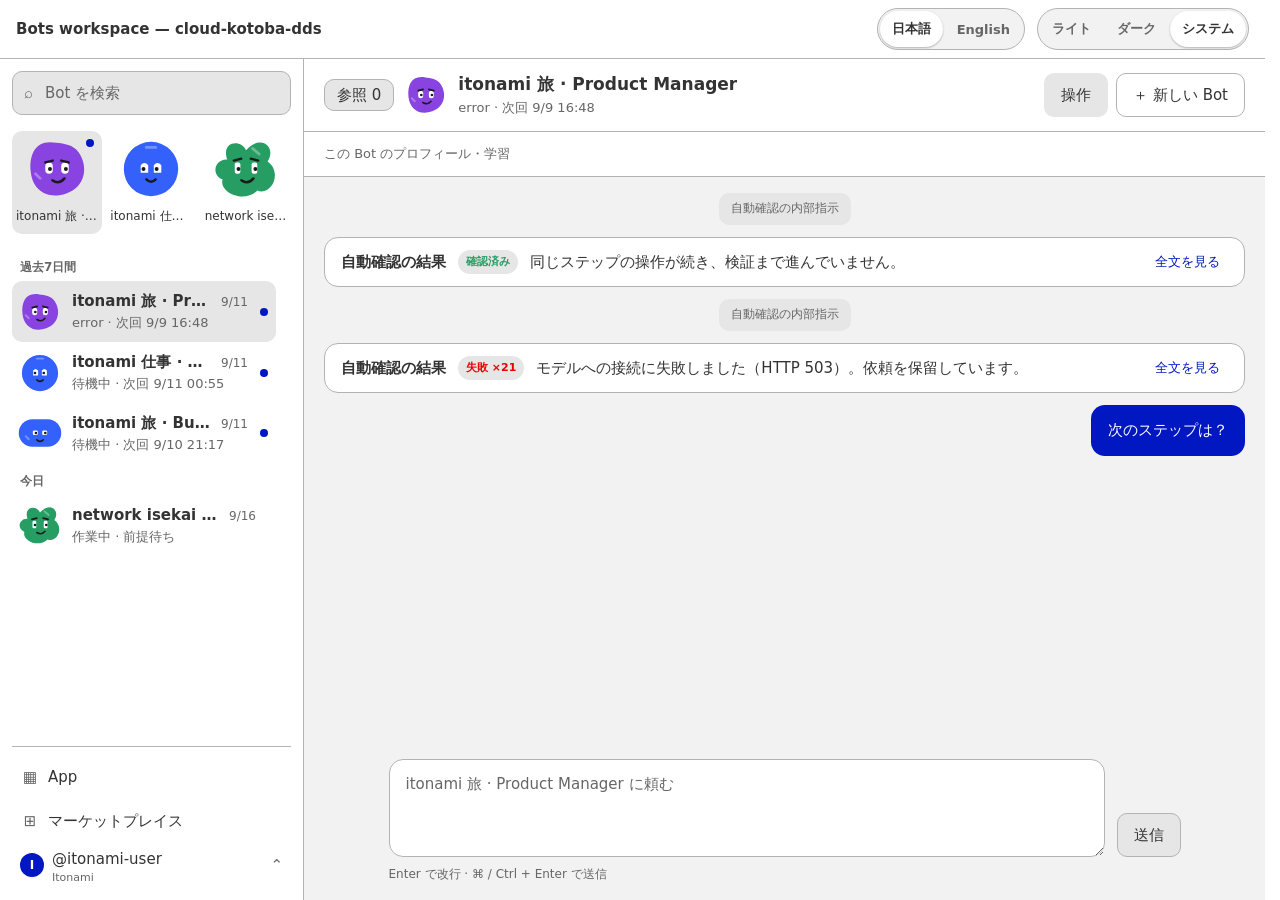
==== commit 5499e219: "theme: the default tokens and document defaults; shell + switch on the behavior layer; settings shee" ====
--- a/examples/bots-workspace.html
+++ b/examples/bots-workspace.html
@@ -2666,11 +2666,31 @@
 :root:root[data-theme="dark"] { --color-neutral-black: var(--dds-light-neutral-white); --color-neutral-opacity-gray-100: rgba(255, 255, 255, 0.1); --color-neutral-opacity-gray-200: rgba(255, 255, 255, 0.2); --color-neutral-opacity-gray-300: rgba(255, 255, 255, 0.3); --color-neutral-opacity-gray-400: rgba(255, 255, 255, 0.4); --color-neutral-opacity-gray-420: rgba(255, 255, 255, 0.42); --color-neutral-opacity-gray-50: rgba(255, 255, 255, 0.05); --color-neutral-opacity-gray-500: rgba(255, 255, 255, 0.5); --color-neutral-opacity-gray-536: rgba(255, 255, 255, 0.54); --color-neutral-opacity-gray-600: rgba(255, 255, 255, 0.6); --color-neutral-opacity-gray-700: rgba(255, 255, 255, 0.7); --color-neutral-opacity-gray-800: rgba(255, 255, 255, 0.8); --color-neutral-opacity-gray-900: rgba(255, 255, 255, 0.9); --color-neutral-solid-gray-100: var(--dds-light-neutral-solid-gray-800); --color-neutral-solid-gray-200: var(--dds-light-neutral-solid-gray-700); --color-neutral-solid-gray-300: var(--dds-light-neutral-solid-gray-600); --color-neutral-solid-gray-400: var(--dds-light-neutral-solid-gray-536); --color-neutral-solid-gray-420: var(--dds-light-neutral-solid-gray-500); --color-neutral-solid-gray-50: var(--dds-light-neutral-solid-gray-900); --color-neutral-solid-gray-500: var(--dds-light-neutral-solid-gray-420); --color-neutral-solid-gray-536: var(--dds-light-neutral-solid-gray-400); --color-neutral-solid-gray-600: var(--dds-light-neutral-solid-gray-300); --color-neutral-solid-gray-700: var(--dds-light-neutral-solid-gray-200); --color-neutral-solid-gray-800: var(--dds-light-neutral-solid-gray-100); --color-neutral-solid-gray-900: var(--dds-light-neutral-solid-gray-50); --color-neutral-white: var(--dds-light-neutral-solid-gray-900); --color-primitive-blue-100: var(--dds-light-primitive-blue-1100); --color-primitive-blue-1000: var(--dds-light-primitive-blue-200); --color-primitive-blue-1100: var(--dds-light-primitive-blue-100); --color-primitive-blue-1200: var(--dds-light-primitive-blue-50); --color-primitive-blue-200: var(--dds-light-primitive-blue-1000); --color-primitive-blue-300: var(--dds-light-primitive-blue-900); --color-primitive-blue-400: var(--dds-light-primitive-blue-800); --color-primitive-blue-50: var(--dds-light-primitive-blue-1200); --color-primitive-blue-500: var(--dds-light-primitive-blue-700); --color-primitive-blue-600: var(--dds-light-primitive-blue-600); --color-primitive-blue-700: var(--dds-light-primitive-blue-500); --color-primitive-blue-800: var(--dds-light-primitive-blue-400); --color-primitive-blue-900: var(--dds-light-primitive-blue-300); --color-primitive-cyan-100: var(--dds-light-primitive-cyan-1100); --color-primitive-cyan-1000: var(--dds-light-primitive-cyan-200); --color-primitive-cyan-1100: var(--dds-light-primitive-cyan-100); --color-primitive-cyan-1200: var(--dds-light-primitive-cyan-50); --color-primitive-cyan-200: var(--dds-light-primitive-cyan-1000); --color-primitive-cyan-300: var(--dds-light-primitive-cyan-900); --color-primitive-cyan-400: var(--dds-light-primitive-cyan-800); --color-primitive-cyan-50: var(--dds-light-primitive-cyan-1200); --color-primitive-cyan-500: var(--dds-light-primitive-cyan-700); --color-primitive-cyan-600: var(--dds-light-primitive-cyan-600); --color-primitive-cyan-700: var(--dds-light-primitive-cyan-500); --color-primitive-cyan-800: var(--dds-light-primitive-cyan-400); --color-primitive-cyan-900: var(--dds-light-primitive-cyan-300); --color-primitive-green-100: var(--dds-light-primitive-green-1100); --color-primitive-green-1000: var(--dds-light-primitive-green-200); --color-primitive-green-1100: var(--dds-light-primitive-green-100); --color-primitive-green-1200: var(--dds-light-primitive-green-50); --color-primitive-green-200: var(--dds-light-primitive-green-1000); --color-primitive-green-300: var(--dds-light-primitive-green-900); --color-primitive-green-400: var(--dds-light-primitive-green-800); --color-primitive-green-50: var(--dds-light-primitive-green-1200); --color-primitive-green-500: var(--dds-light-primitive-green-700); --color-primitive-green-600: var(--dds-light-primitive-green-600); --color-primitive-green-700: var(--dds-light-primitive-green-500); --color-primitive-green-800: var(--dds-light-primitive-green-400); --color-primitive-green-900: var(--dds-light-primitive-green-300); --color-primitive-light-blue-100: var(--dds-light-primitive-light-blue-1100); --color-primitive-light-blue-1000: var(--dds-light-primitive-light-blue-200); --color-primitive-light-blue-1100: var(--dds-light-primitive-light-blue-100); --color-primitive-light-blue-1200: var(--dds-light-primitive-light-blue-50); --color-primitive-light-blue-200: var(--dds-light-primitive-light-blue-1000); --color-primitive-light-blue-300: var(--dds-light-primitive-light-blue-900); --color-primitive-light-blue-400: var(--dds-light-primitive-light-blue-800); --color-primitive-light-blue-50: var(--dds-light-primitive-light-blue-1200); --color-primitive-light-blue-500: var(--dds-light-primitive-light-blue-700); --color-primitive-light-blue-600: var(--dds-light-primitive-light-blue-600); --color-primitive-light-blue-700: var(--dds-light-primitive-light-blue-500); --color-primitive-light-blue-800: var(--dds-light-primitive-light-blue-400); --color-primitive-light-blue-900: var(--dds-light-primitive-light-blue-300); --color-primitive-lime-100: var(--dds-light-primitive-lime-1100); --color-primitive-lime-1000: var(--dds-light-primitive-lime-200); --color-primitive-lime-1100: var(--dds-light-primitive-lime-100); --color-primitive-lime-1200: var(--dds-light-primitive-lime-50); --color-primitive-lime-200: var(--dds-light-primitive-lime-1000); --color-primitive-lime-300: var(--dds-light-primitive-lime-900); --color-primitive-lime-400: var(--dds-light-primitive-lime-800); --color-primitive-lime-50: var(--dds-light-primitive-lime-1200); --color-primitive-lime-500: var(--dds-light-primitive-lime-700); --color-primitive-lime-600: var(--dds-light-primitive-lime-600); --color-primitive-lime-700: var(--dds-light-primitive-lime-500); --color-primitive-lime-800: var(--dds-light-primitive-lime-400); --color-primitive-lime-900: var(--dds-light-primitive-lime-300); --color-primitive-magenta-100: var(--dds-light-primitive-magenta-1100); --color-primitive-magenta-1000: var(--dds-light-primitive-magenta-200); --color-primitive-magenta-1100: var(--dds-light-primitive-magenta-100); --color-primitive-magenta-1200: var(--dds-light-primitive-magenta-50); --color-primitive-magenta-200: var(--dds-light-primitive-magenta-1000); --color-primitive-magenta-300: var(--dds-light-primitive-magenta-900); --color-primitive-magenta-400: var(--dds-light-primitive-magenta-800); --color-primitive-magenta-50: var(--dds-light-primitive-magenta-1200); --color-primitive-magenta-500: var(--dds-light-primitive-magenta-700); --color-primitive-magenta-600: var(--dds-light-primitive-magenta-600); --color-primitive-magenta-700: var(--dds-light-primitive-magenta-500); --color-primitive-magenta-800: var(--dds-light-primitive-magenta-400); --color-primitive-magenta-900: var(--dds-light-primitive-magenta-300); --color-primitive-orange-100: var(--dds-light-primitive-orange-1100); --color-primitive-orange-1000: var(--dds-light-primitive-orange-200); --color-primitive-orange-1100: var(--dds-light-primitive-orange-100); --color-primitive-orange-1200: var(--dds-light-primitive-orange-50); --color-primitive-orange-200: var(--dds-light-primitive-orange-1000); --color-primitive-orange-300: var(--dds-light-primitive-orange-900); --color-primitive-orange-400: var(--dds-light-primitive-orange-800); --color-primitive-orange-50: var(--dds-light-primitive-orange-1200); --color-primitive-orange-500: var(--dds-light-primitive-orange-700); --color-primitive-orange-600: var(--dds-light-primitive-orange-600); --color-primitive-orange-700: var(--dds-light-primitive-orange-500); --color-primitive-orange-800: var(--dds-light-primitive-orange-400); --color-primitive-orange-900: var(--dds-light-primitive-orange-300); --color-primitive-purple-100: var(--dds-light-primitive-purple-1100); --color-primitive-purple-1000: var(--dds-light-primitive-purple-200); --color-primitive-purple-1100: var(--dds-light-primitive-purple-100); --color-primitive-purple-1200: var(--dds-light-primitive-purple-50); --color-primitive-purple-200: var(--dds-light-primitive-purple-1000); --color-primitive-purple-300: var(--dds-light-primitive-purple-900); --color-primitive-purple-400: var(--dds-light-primitive-purple-800); --color-primitive-purple-50: var(--dds-light-primitive-purple-1200); --color-primitive-purple-500: var(--dds-light-primitive-purple-700); --color-primitive-purple-600: var(--dds-light-primitive-purple-600); --color-primitive-purple-700: var(--dds-light-primitive-purple-500); --color-primitive-purple-800: var(--dds-light-primitive-purple-400); --color-primitive-purple-900: var(--dds-light-primitive-purple-300); --color-primitive-red-100: var(--dds-light-primitive-red-1100); --color-primitive-red-1000: var(--dds-light-primitive-red-200); --color-primitive-red-1100: var(--dds-light-primitive-red-100); --color-primitive-red-1200: var(--dds-light-primitive-red-50); --color-primitive-red-200: var(--dds-light-primitive-red-1000); --color-primitive-red-300: var(--dds-light-primitive-red-900); --color-primitive-red-400: var(--dds-light-primitive-red-800); --color-primitive-red-50: var(--dds-light-primitive-red-1200); --color-primitive-red-500: var(--dds-light-primitive-red-700); --color-primitive-red-600: var(--dds-light-primitive-red-600); --color-primitive-red-700: var(--dds-light-primitive-red-500); --color-primitive-red-800: var(--dds-light-primitive-red-400); --color-primitive-red-900: var(--dds-light-primitive-red-300); --color-primitive-yellow-100: var(--dds-light-primitive-yellow-1100); --color-primitive-yellow-1000: var(--dds-light-primitive-yellow-200); --color-primitive-yellow-1100: var(--dds-light-primitive-yellow-100); --color-primitive-yellow-1200: var(--dds-light-primitive-yellow-50); --color-primitive-yellow-200: var(--dds-light-primitive-yellow-1000); --color-primitive-yellow-300: var(--dds-light-primitive-yellow-900); --color-primitive-yellow-400: var(--dds-light-primitive-yellow-800); --color-primitive-yellow-50: var(--dds-light-primitive-yellow-1200); --color-primitive-yellow-500: var(--dds-light-primitive-yellow-700); --color-primitive-yellow-600: var(--dds-light-primitive-yellow-600); --color-primitive-yellow-700: var(--dds-light-primitive-yellow-500); --color-primitive-yellow-800: var(--dds-light-primitive-yellow-400); --color-primitive-yellow-900: var(--dds-light-primitive-yellow-300); color-scheme: dark; }
 :root:root[data-theme="light"] { --color-neutral-black: var(--dds-light-neutral-black); --color-neutral-opacity-gray-100: var(--dds-light-neutral-opacity-gray-100); --color-neutral-opacity-gray-200: var(--dds-light-neutral-opacity-gray-200); --color-neutral-opacity-gray-300: var(--dds-light-neutral-opacity-gray-300); --color-neutral-opacity-gray-400: var(--dds-light-neutral-opacity-gray-400); --color-neutral-opacity-gray-420: var(--dds-light-neutral-opacity-gray-420); --color-neutral-opacity-gray-50: var(--dds-light-neutral-opacity-gray-50); --color-neutral-opacity-gray-500: var(--dds-light-neutral-opacity-gray-500); --color-neutral-opacity-gray-536: var(--dds-light-neutral-opacity-gray-536); --color-neutral-opacity-gray-600: var(--dds-light-neutral-opacity-gray-600); --color-neutral-opacity-gray-700: var(--dds-light-neutral-opacity-gray-700); --color-neutral-opacity-gray-800: var(--dds-light-neutral-opacity-gray-800); --color-neutral-opacity-gray-900: var(--dds-light-neutral-opacity-gray-900); --color-neutral-solid-gray-100: var(--dds-light-neutral-solid-gray-100); --color-neutral-solid-gray-200: var(--dds-light-neutral-solid-gray-200); --color-neutral-solid-gray-300: var(--dds-light-neutral-solid-gray-300); --color-neutral-solid-gray-400: var(--dds-light-neutral-solid-gray-400); --color-neutral-solid-gray-420: var(--dds-light-neutral-solid-gray-420); --color-neutral-solid-gray-50: var(--dds-light-neutral-solid-gray-50); --color-neutral-solid-gray-500: var(--dds-light-neutral-solid-gray-500); --color-neutral-solid-gray-536: var(--dds-light-neutral-solid-gray-536); --color-neutral-solid-gray-600: var(--dds-light-neutral-solid-gray-600); --color-neutral-solid-gray-700: var(--dds-light-neutral-solid-gray-700); --color-neutral-solid-gray-800: var(--dds-light-neutral-solid-gray-800); --color-neutral-solid-gray-900: var(--dds-light-neutral-solid-gray-900); --color-neutral-white: var(--dds-light-neutral-white); --color-primitive-blue-100: var(--dds-light-primitive-blue-100); --color-primitive-blue-1000: var(--dds-light-primitive-blue-1000); --color-primitive-blue-1100: var(--dds-light-primitive-blue-1100); --color-primitive-blue-1200: var(--dds-light-primitive-blue-1200); --color-primitive-blue-200: var(--dds-light-primitive-blue-200); --color-primitive-blue-300: var(--dds-light-primitive-blue-300); --color-primitive-blue-400: var(--dds-light-primitive-blue-400); --color-primitive-blue-50: var(--dds-light-primitive-blue-50); --color-primitive-blue-500: var(--dds-light-primitive-blue-500); --color-primitive-blue-600: var(--dds-light-primitive-blue-600); --color-primitive-blue-700: var(--dds-light-primitive-blue-700); --color-primitive-blue-800: var(--dds-light-primitive-blue-800); --color-primitive-blue-900: var(--dds-light-primitive-blue-900); --color-primitive-cyan-100: var(--dds-light-primitive-cyan-100); --color-primitive-cyan-1000: var(--dds-light-primitive-cyan-1000); --color-primitive-cyan-1100: var(--dds-light-primitive-cyan-1100); --color-primitive-cyan-1200: var(--dds-light-primitive-cyan-1200); --color-primitive-cyan-200: var(--dds-light-primitive-cyan-200); --color-primitive-cyan-300: var(--dds-light-primitive-cyan-300); --color-primitive-cyan-400: var(--dds-light-primitive-cyan-400); --color-primitive-cyan-50: var(--dds-light-primitive-cyan-50); --color-primitive-cyan-500: var(--dds-light-primitive-cyan-500); --color-primitive-cyan-600: var(--dds-light-primitive-cyan-600); --color-primitive-cyan-700: var(--dds-light-primitive-cyan-700); --color-primitive-cyan-800: var(--dds-light-primitive-cyan-800); --color-primitive-cyan-900: var(--dds-light-primitive-cyan-900); --color-primitive-green-100: var(--dds-light-primitive-green-100); --color-primitive-green-1000: var(--dds-light-primitive-green-1000); --color-primitive-green-1100: var(--dds-light-primitive-green-1100); --color-primitive-green-1200: var(--dds-light-primitive-green-1200); --color-primitive-green-200: var(--dds-light-primitive-green-200); --color-primitive-green-300: var(--dds-light-primitive-green-300); --color-primitive-green-400: var(--dds-light-primitive-green-400); --color-primitive-green-50: var(--dds-light-primitive-green-50); --color-primitive-green-500: var(--dds-light-primitive-green-500); --color-primitive-green-600: var(--dds-light-primitive-green-600); --color-primitive-green-700: var(--dds-light-primitive-green-700); --color-primitive-green-800: var(--dds-light-primitive-green-800); --color-primitive-green-900: var(--dds-light-primitive-green-900); --color-primitive-light-blue-100: var(--dds-light-primitive-light-blue-100); --color-primitive-light-blue-1000: var(--dds-light-primitive-light-blue-1000); --color-primitive-light-blue-1100: var(--dds-light-primitive-light-blue-1100); --color-primitive-light-blue-1200: var(--dds-light-primitive-light-blue-1200); --color-primitive-light-blue-200: var(--dds-light-primitive-light-blue-200); --color-primitive-light-blue-300: var(--dds-light-primitive-light-blue-300); --color-primitive-light-blue-400: var(--dds-light-primitive-light-blue-400); --color-primitive-light-blue-50: var(--dds-light-primitive-light-blue-50); --color-primitive-light-blue-500: var(--dds-light-primitive-light-blue-500); --color-primitive-light-blue-600: var(--dds-light-primitive-light-blue-600); --color-primitive-light-blue-700: var(--dds-light-primitive-light-blue-700); --color-primitive-light-blue-800: var(--dds-light-primitive-light-blue-800); --color-primitive-light-blue-900: var(--dds-light-primitive-light-blue-900); --color-primitive-lime-100: var(--dds-light-primitive-lime-100); --color-primitive-lime-1000: var(--dds-light-primitive-lime-1000); --color-primitive-lime-1100: var(--dds-light-primitive-lime-1100); --color-primitive-lime-1200: var(--dds-light-primitive-lime-1200); --color-primitive-lime-200: var(--dds-light-primitive-lime-200); --color-primitive-lime-300: var(--dds-light-primitive-lime-300); --color-primitive-lime-400: var(--dds-light-primitive-lime-400); --color-primitive-lime-50: var(--dds-light-primitive-lime-50); --color-primitive-lime-500: var(--dds-light-primitive-lime-500); --color-primitive-lime-600: var(--dds-light-primitive-lime-600); --color-primitive-lime-700: var(--dds-light-primitive-lime-700); --color-primitive-lime-800: var(--dds-light-primitive-lime-800); --color-primitive-lime-900: var(--dds-light-primitive-lime-900); --color-primitive-magenta-100: var(--dds-light-primitive-magenta-100); --color-primitive-magenta-1000: var(--dds-light-primitive-magenta-1000); --color-primitive-magenta-1100: var(--dds-light-primitive-magenta-1100); --color-primitive-magenta-1200: var(--dds-light-primitive-magenta-1200); --color-primitive-magenta-200: var(--dds-light-primitive-magenta-200); --color-primitive-magenta-300: var(--dds-light-primitive-magenta-300); --color-primitive-magenta-400: var(--dds-light-primitive-magenta-400); --color-primitive-magenta-50: var(--dds-light-primitive-magenta-50); --color-primitive-magenta-500: var(--dds-light-primitive-magenta-500); --color-primitive-magenta-600: var(--dds-light-primitive-magenta-600); --color-primitive-magenta-700: var(--dds-light-primitive-magenta-700); --color-primitive-magenta-800: var(--dds-light-primitive-magenta-800); --color-primitive-magenta-900: var(--dds-light-primitive-magenta-900); --color-primitive-orange-100: var(--dds-light-primitive-orange-100); --color-primitive-orange-1000: var(--dds-light-primitive-orange-1000); --color-primitive-orange-1100: var(--dds-light-primitive-orange-1100); --color-primitive-orange-1200: var(--dds-light-primitive-orange-1200); --color-primitive-orange-200: var(--dds-light-primitive-orange-200); --color-primitive-orange-300: var(--dds-light-primitive-orange-300); --color-primitive-orange-400: var(--dds-light-primitive-orange-400); --color-primitive-orange-50: var(--dds-light-primitive-orange-50); --color-primitive-orange-500: var(--dds-light-primitive-orange-500); --color-primitive-orange-600: var(--dds-light-primitive-orange-600); --color-primitive-orange-700: var(--dds-light-primitive-orange-700); --color-primitive-orange-800: var(--dds-light-primitive-orange-800); --color-primitive-orange-900: var(--dds-light-primitive-orange-900); --color-primitive-purple-100: var(--dds-light-primitive-purple-100); --color-primitive-purple-1000: var(--dds-light-primitive-purple-1000); --color-primitive-purple-1100: var(--dds-light-primitive-purple-1100); --color-primitive-purple-1200: var(--dds-light-primitive-purple-1200); --color-primitive-purple-200: var(--dds-light-primitive-purple-200); --color-primitive-purple-300: var(--dds-light-primitive-purple-300); --color-primitive-purple-400: var(--dds-light-primitive-purple-400); --color-primitive-purple-50: var(--dds-light-primitive-purple-50); --color-primitive-purple-500: var(--dds-light-primitive-purple-500); --color-primitive-purple-600: var(--dds-light-primitive-purple-600); --color-primitive-purple-700: var(--dds-light-primitive-purple-700); --color-primitive-purple-800: var(--dds-light-primitive-purple-800); --color-primitive-purple-900: var(--dds-light-primitive-purple-900); --color-primitive-red-100: var(--dds-light-primitive-red-100); --color-primitive-red-1000: var(--dds-light-primitive-red-1000); --color-primitive-red-1100: var(--dds-light-primitive-red-1100); --color-primitive-red-1200: var(--dds-light-primitive-red-1200); --color-primitive-red-200: var(--dds-light-primitive-red-200); --color-primitive-red-300: var(--dds-light-primitive-red-300); --color-primitive-red-400: var(--dds-light-primitive-red-400); --color-primitive-red-50: var(--dds-light-primitive-red-50); --color-primitive-red-500: var(--dds-light-primitive-red-500); --color-primitive-red-600: var(--dds-light-primitive-red-600); --color-primitive-red-700: var(--dds-light-primitive-red-700); --color-primitive-red-800: var(--dds-light-primitive-red-800); --color-primitive-red-900: var(--dds-light-primitive-red-900); --color-primitive-yellow-100: var(--dds-light-primitive-yellow-100); --color-primitive-yellow-1000: var(--dds-light-primitive-yellow-1000); --color-primitive-yellow-1100: var(--dds-light-primitive-yellow-1100); --color-primitive-yellow-1200: var(--dds-light-primitive-yellow-1200); --color-primitive-yellow-200: var(--dds-light-primitive-yellow-200); --color-primitive-yellow-300: var(--dds-light-primitive-yellow-300); --color-primitive-yellow-400: var(--dds-light-primitive-yellow-400); --color-primitive-yellow-50: var(--dds-light-primitive-yellow-50); --color-primitive-yellow-500: var(--dds-light-primitive-yellow-500); --color-primitive-yellow-600: var(--dds-light-primitive-yellow-600); --color-primitive-yellow-700: var(--dds-light-primitive-yellow-700); --color-primitive-yellow-800: var(--dds-light-primitive-yellow-800); --color-primitive-yellow-900: var(--dds-light-primitive-yellow-900); color-scheme: light; }
 @media (prefers-color-scheme: dark) { :root:root { --color-neutral-black: var(--dds-light-neutral-white); --color-neutral-opacity-gray-100: rgba(255, 255, 255, 0.1); --color-neutral-opacity-gray-200: rgba(255, 255, 255, 0.2); --color-neutral-opacity-gray-300: rgba(255, 255, 255, 0.3); --color-neutral-opacity-gray-400: rgba(255, 255, 255, 0.4); --color-neutral-opacity-gray-420: rgba(255, 255, 255, 0.42); --color-neutral-opacity-gray-50: rgba(255, 255, 255, 0.05); --color-neutral-opacity-gray-500: rgba(255, 255, 255, 0.5); --color-neutral-opacity-gray-536: rgba(255, 255, 255, 0.54); --color-neutral-opacity-gray-600: rgba(255, 255, 255, 0.6); --color-neutral-opacity-gray-700: rgba(255, 255, 255, 0.7); --color-neutral-opacity-gray-800: rgba(255, 255, 255, 0.8); --color-neutral-opacity-gray-900: rgba(255, 255, 255, 0.9); --color-neutral-solid-gray-100: var(--dds-light-neutral-solid-gray-800); --color-neutral-solid-gray-200: var(--dds-light-neutral-solid-gray-700); --color-neutral-solid-gray-300: var(--dds-light-neutral-solid-gray-600); --color-neutral-solid-gray-400: var(--dds-light-neutral-solid-gray-536); --color-neutral-solid-gray-420: var(--dds-light-neutral-solid-gray-500); --color-neutral-solid-gray-50: var(--dds-light-neutral-solid-gray-900); --color-neutral-solid-gray-500: var(--dds-light-neutral-solid-gray-420); --color-neutral-solid-gray-536: var(--dds-light-neutral-solid-gray-400); --color-neutral-solid-gray-600: var(--dds-light-neutral-solid-gray-300); --color-neutral-solid-gray-700: var(--dds-light-neutral-solid-gray-200); --color-neutral-solid-gray-800: var(--dds-light-neutral-solid-gray-100); --color-neutral-solid-gray-900: var(--dds-light-neutral-solid-gray-50); --color-neutral-white: var(--dds-light-neutral-solid-gray-900); --color-primitive-blue-100: var(--dds-light-primitive-blue-1100); --color-primitive-blue-1000: var(--dds-light-primitive-blue-200); --color-primitive-blue-1100: var(--dds-light-primitive-blue-100); --color-primitive-blue-1200: var(--dds-light-primitive-blue-50); --color-primitive-blue-200: var(--dds-light-primitive-blue-1000); --color-primitive-blue-300: var(--dds-light-primitive-blue-900); --color-primitive-blue-400: var(--dds-light-primitive-blue-800); --color-primitive-blue-50: var(--dds-light-primitive-blue-1200); --color-primitive-blue-500: var(--dds-light-primitive-blue-700); --color-primitive-blue-600: var(--dds-light-primitive-blue-600); --color-primitive-blue-700: var(--dds-light-primitive-blue-500); --color-primitive-blue-800: var(--dds-light-primitive-blue-400); --color-primitive-blue-900: var(--dds-light-primitive-blue-300); --color-primitive-cyan-100: var(--dds-light-primitive-cyan-1100); --color-primitive-cyan-1000: var(--dds-light-primitive-cyan-200); --color-primitive-cyan-1100: var(--dds-light-primitive-cyan-100); --color-primitive-cyan-1200: var(--dds-light-primitive-cyan-50); --color-primitive-cyan-200: var(--dds-light-primitive-cyan-1000); --color-primitive-cyan-300: var(--dds-light-primitive-cyan-900); --color-primitive-cyan-400: var(--dds-light-primitive-cyan-800); --color-primitive-cyan-50: var(--dds-light-primitive-cyan-1200); --color-primitive-cyan-500: var(--dds-light-primitive-cyan-700); --color-primitive-cyan-600: var(--dds-light-primitive-cyan-600); --color-primitive-cyan-700: var(--dds-light-primitive-cyan-500); --color-primitive-cyan-800: var(--dds-light-primitive-cyan-400); --color-primitive-cyan-900: var(--dds-light-primitive-cyan-300); --color-primitive-green-100: var(--dds-light-primitive-green-1100); --color-primitive-green-1000: var(--dds-light-primitive-green-200); --color-primitive-green-1100: var(--dds-light-primitive-green-100); --color-primitive-green-1200: var(--dds-light-primitive-green-50); --color-primitive-green-200: var(--dds-light-primitive-green-1000); --color-primitive-green-300: var(--dds-light-primitive-green-900); --color-primitive-green-400: var(--dds-light-primitive-green-800); --color-primitive-green-50: var(--dds-light-primitive-green-1200); --color-primitive-green-500: var(--dds-light-primitive-green-700); --color-primitive-green-600: var(--dds-light-primitive-green-600); --color-primitive-green-700: var(--dds-light-primitive-green-500); --color-primitive-green-800: var(--dds-light-primitive-green-400); --color-primitive-green-900: var(--dds-light-primitive-green-300); --color-primitive-light-blue-100: var(--dds-light-primitive-light-blue-1100); --color-primitive-light-blue-1000: var(--dds-light-primitive-light-blue-200); --color-primitive-light-blue-1100: var(--dds-light-primitive-light-blue-100); --color-primitive-light-blue-1200: var(--dds-light-primitive-light-blue-50); --color-primitive-light-blue-200: var(--dds-light-primitive-light-blue-1000); --color-primitive-light-blue-300: var(--dds-light-primitive-light-blue-900); --color-primitive-light-blue-400: var(--dds-light-primitive-light-blue-800); --color-primitive-light-blue-50: var(--dds-light-primitive-light-blue-1200); --color-primitive-light-blue-500: var(--dds-light-primitive-light-blue-700); --color-primitive-light-blue-600: var(--dds-light-primitive-light-blue-600); --color-primitive-light-blue-700: var(--dds-light-primitive-light-blue-500); --color-primitive-light-blue-800: var(--dds-light-primitive-light-blue-400); --color-primitive-light-blue-900: var(--dds-light-primitive-light-blue-300); --color-primitive-lime-100: var(--dds-light-primitive-lime-1100); --color-primitive-lime-1000: var(--dds-light-primitive-lime-200); --color-primitive-lime-1100: var(--dds-light-primitive-lime-100); --color-primitive-lime-1200: var(--dds-light-primitive-lime-50); --color-primitive-lime-200: var(--dds-light-primitive-lime-1000); --color-primitive-lime-300: var(--dds-light-primitive-lime-900); --color-primitive-lime-400: var(--dds-light-primitive-lime-800); --color-primitive-lime-50: var(--dds-light-primitive-lime-1200); --color-primitive-lime-500: var(--dds-light-primitive-lime-700); --color-primitive-lime-600: var(--dds-light-primitive-lime-600); --color-primitive-lime-700: var(--dds-light-primitive-lime-500); --color-primitive-lime-800: var(--dds-light-primitive-lime-400); --color-primitive-lime-900: var(--dds-light-primitive-lime-300); --color-primitive-magenta-100: var(--dds-light-primitive-magenta-1100); --color-primitive-magenta-1000: var(--dds-light-primitive-magenta-200); --color-primitive-magenta-1100: var(--dds-light-primitive-magenta-100); --color-primitive-magenta-1200: var(--dds-light-primitive-magenta-50); --color-primitive-magenta-200: var(--dds-light-primitive-magenta-1000); --color-primitive-magenta-300: var(--dds-light-primitive-magenta-900); --color-primitive-magenta-400: var(--dds-light-primitive-magenta-800); --color-primitive-magenta-50: var(--dds-light-primitive-magenta-1200); --color-primitive-magenta-500: var(--dds-light-primitive-magenta-700); --color-primitive-magenta-600: var(--dds-light-primitive-magenta-600); --color-primitive-magenta-700: var(--dds-light-primitive-magenta-500); --color-primitive-magenta-800: var(--dds-light-primitive-magenta-400); --color-primitive-magenta-900: var(--dds-light-primitive-magenta-300); --color-primitive-orange-100: var(--dds-light-primitive-orange-1100); --color-primitive-orange-1000: var(--dds-light-primitive-orange-200); --color-primitive-orange-1100: var(--dds-light-primitive-orange-100); --color-primitive-orange-1200: var(--dds-light-primitive-orange-50); --color-primitive-orange-200: var(--dds-light-primitive-orange-1000); --color-primitive-orange-300: var(--dds-light-primitive-orange-900); --color-primitive-orange-400: var(--dds-light-primitive-orange-800); --color-primitive-orange-50: var(--dds-light-primitive-orange-1200); --color-primitive-orange-500: var(--dds-light-primitive-orange-700); --color-primitive-orange-600: var(--dds-light-primitive-orange-600); --color-primitive-orange-700: var(--dds-light-primitive-orange-500); --color-primitive-orange-800: var(--dds-light-primitive-orange-400); --color-primitive-orange-900: var(--dds-light-primitive-orange-300); --color-primitive-purple-100: var(--dds-light-primitive-purple-1100); --color-primitive-purple-1000: var(--dds-light-primitive-purple-200); --color-primitive-purple-1100: var(--dds-light-primitive-purple-100); --color-primitive-purple-1200: var(--dds-light-primitive-purple-50); --color-primitive-purple-200: var(--dds-light-primitive-purple-1000); --color-primitive-purple-300: var(--dds-light-primitive-purple-900); --color-primitive-purple-400: var(--dds-light-primitive-purple-800); --color-primitive-purple-50: var(--dds-light-primitive-purple-1200); --color-primitive-purple-500: var(--dds-light-primitive-purple-700); --color-primitive-purple-600: var(--dds-light-primitive-purple-600); --color-primitive-purple-700: var(--dds-light-primitive-purple-500); --color-primitive-purple-800: var(--dds-light-primitive-purple-400); --color-primitive-purple-900: var(--dds-light-primitive-purple-300); --color-primitive-red-100: var(--dds-light-primitive-red-1100); --color-primitive-red-1000: var(--dds-light-primitive-red-200); --color-primitive-red-1100: var(--dds-light-primitive-red-100); --color-primitive-red-1200: var(--dds-light-primitive-red-50); --color-primitive-red-200: var(--dds-light-primitive-red-1000); --color-primitive-red-300: var(--dds-light-primitive-red-900); --color-primitive-red-400: var(--dds-light-primitive-red-800); --color-primitive-red-50: var(--dds-light-primitive-red-1200); --color-primitive-red-500: var(--dds-light-primitive-red-700); --color-primitive-red-600: var(--dds-light-primitive-red-600); --color-primitive-red-700: var(--dds-light-primitive-red-500); --color-primitive-red-800: var(--dds-light-primitive-red-400); --color-primitive-red-900: var(--dds-light-primitive-red-300); --color-primitive-yellow-100: var(--dds-light-primitive-yellow-1100); --color-primitive-yellow-1000: var(--dds-light-primitive-yellow-200); --color-primitive-yellow-1100: var(--dds-light-primitive-yellow-100); --color-primitive-yellow-1200: var(--dds-light-primitive-yellow-50); --color-primitive-yellow-200: var(--dds-light-primitive-yellow-1000); --color-primitive-yellow-300: var(--dds-light-primitive-yellow-900); --color-primitive-yellow-400: var(--dds-light-primitive-yellow-800); --color-primitive-yellow-50: var(--dds-light-primitive-yellow-1200); --color-primitive-yellow-500: var(--dds-light-primitive-yellow-700); --color-primitive-yellow-600: var(--dds-light-primitive-yellow-600); --color-primitive-yellow-700: var(--dds-light-primitive-yellow-500); --color-primitive-yellow-800: var(--dds-light-primitive-yellow-400); --color-primitive-yellow-900: var(--dds-light-primitive-yellow-300); color-scheme: dark; } }
-:root { --hig-color-label: var(--color-neutral-solid-gray-800); --hig-color-opaque-separator: var(--color-neutral-solid-gray-300); --hig-color-placeholder-text: var(--color-neutral-solid-gray-500); --hig-color-quaternary-label: var(--color-neutral-solid-gray-420); --hig-color-quaternary-system-fill: var(--color-neutral-solid-gray-100); --hig-color-secondary-label: var(--color-neutral-solid-gray-600); --hig-color-secondary-system-background: var(--color-neutral-solid-gray-50); --hig-color-secondary-system-fill: var(--color-neutral-solid-gray-200); --hig-color-secondary-system-grouped-background: var(--color-neutral-white); --hig-color-separator: var(--color-neutral-solid-gray-300); --hig-color-system-background: var(--color-neutral-white); --hig-color-system-fill: var(--color-neutral-solid-gray-200); --hig-color-system-grouped-background: var(--color-neutral-solid-gray-50); --hig-color-tertiary-label: var(--color-neutral-solid-gray-500); --hig-color-tertiary-system-background: var(--color-neutral-solid-gray-50); --hig-color-tertiary-system-fill: var(--color-neutral-solid-gray-100); --hig-color-tertiary-system-grouped-background: var(--color-neutral-solid-gray-50); --hig-color-tint: var(--color-key-900); --hig-font-display: var(--font-family-sans); --hig-font-mono: var(--font-family-mono); --hig-font-text: var(--font-family-sans); --hig-hairline: var(--color-neutral-solid-gray-300); --hig-palette-blue: var(--color-key-900); --hig-palette-cyan: var(--color-primitive-cyan-700); --hig-palette-gray: var(--color-neutral-solid-gray-500); --hig-palette-green: var(--color-primitive-green-700); --hig-palette-orange: var(--color-primitive-orange-800); --hig-palette-pink: var(--color-primitive-magenta-700); --hig-palette-purple: var(--color-primitive-purple-700); --hig-palette-red: var(--color-primitive-red-800); --hig-palette-yellow: var(--color-primitive-yellow-700); --hig-radius-capsule: 999px; --hig-radius-large: calc(20 / 16 * 1rem); --hig-radius-lg: calc(20 / 16 * 1rem); --hig-radius-md: calc(14 / 16 * 1rem); --hig-radius-sm: calc(10 / 16 * 1rem); --hig-radius-xl: calc(28 / 16 * 1rem); --hig-radius-xs: calc(6 / 16 * 1rem); --hig-spacing-1: calc(4 / 16 * 1rem); --hig-spacing-10: calc(64 / 16 * 1rem); --hig-spacing-2: calc(8 / 16 * 1rem); --hig-spacing-3: calc(12 / 16 * 1rem); --hig-spacing-4: calc(16 / 16 * 1rem); --hig-spacing-5: calc(20 / 16 * 1rem); --hig-spacing-6: calc(24 / 16 * 1rem); --hig-spacing-7: calc(32 / 16 * 1rem); --hig-spacing-8: calc(40 / 16 * 1rem); --hig-spacing-9: calc(48 / 16 * 1rem); --hig-spacing-content-margin: calc(16 / 16 * 1rem); --hig-text-body-font-size: calc(17 / 16 * 1rem); --hig-text-body-line-height: calc(22 / 16 * 1rem); --hig-text-callout-font-size: calc(16 / 16 * 1rem); --hig-text-callout-line-height: calc(21 / 16 * 1rem); --hig-text-caption1-font-size: calc(12 / 16 * 1rem); --hig-text-caption1-line-height: calc(16 / 16 * 1rem); --hig-text-caption2-font-size: calc(11 / 16 * 1rem); --hig-text-caption2-line-height: calc(13 / 16 * 1rem); --hig-text-footnote-font-size: calc(13 / 16 * 1rem); --hig-text-footnote-line-height: calc(18 / 16 * 1rem); --hig-text-headline-font-size: calc(17 / 16 * 1rem); --hig-text-headline-line-height: calc(22 / 16 * 1rem); --hig-text-large-title-font-size: calc(34 / 16 * 1rem); --hig-text-large-title-line-height: calc(41 / 16 * 1rem); --hig-text-subheadline-font-size: calc(15 / 16 * 1rem); --hig-text-subheadline-line-height: calc(20 / 16 * 1rem); --hig-text-title1-font-size: calc(28 / 16 * 1rem); --hig-text-title1-line-height: calc(34 / 16 * 1rem); --hig-text-title2-font-size: calc(22 / 16 * 1rem); --hig-text-title2-line-height: calc(28 / 16 * 1rem); --hig-text-title3-font-size: calc(20 / 16 * 1rem); --hig-text-title3-line-height: calc(25 / 16 * 1rem); }
-:root{--ck-surface-ground:light-dark(var(--hig-color-system-grouped-background),color-mix(in srgb,var(--dds-light-neutral-solid-gray-900) 70%,var(--dds-light-neutral-black)));--ck-surface-raised:light-dark(var(--hig-color-system-background),var(--dds-light-neutral-solid-gray-900));--ck-surface-hover:light-dark(var(--hig-color-quaternary-system-fill),color-mix(in srgb,var(--dds-light-neutral-solid-gray-900) 60%,var(--dds-light-neutral-solid-gray-800)));--ck-surface-border:light-dark(var(--hig-color-separator),color-mix(in srgb,var(--dds-light-neutral-solid-gray-900) 45%,var(--dds-light-neutral-solid-gray-800)));--ck-text:var(--hig-color-label);--ck-text-muted:var(--hig-color-secondary-label);--ck-accent:var(--hig-color-tint);--ck-danger:var(--color-semantic-error-1);--ck-success:var(--color-semantic-success-1);--ck-warning:var(--color-semantic-warning-orange-1);--ck-radius-sm:var(--hig-radius-sm);--ck-radius-md:var(--hig-radius-md);--ck-radius-lg:var(--hig-radius-lg);--ck-radius-pill:var(--hig-radius-capsule);--ck-layer-top:20;--ck-layer-float:80;--ck-shadow-float:0 0.5rem 1.5rem color-mix(in srgb,var(--ck-surface-border) 60%,transparent);--ck-motion:.16s;}@media(prefers-reduced-motion:reduce){:root{--ck-motion:0s}}
-.ck-switch{display:inline-flex;align-items:center;gap:2px;padding:2px;border:1px solid var(--ck-surface-border);border-radius:var(--ck-radius-pill);background:var(--ck-surface-hover)}.ck-switch__option{display:inline-flex;align-items:center;justify-content:center;min-height:2.25rem;padding:0 var(--hig-spacing-3);border:0;border-radius:var(--ck-radius-pill);background:transparent;color:var(--ck-text-muted);font:inherit;font-size:var(--hig-text-footnote-font-size);font-weight:600;text-decoration:none;cursor:pointer;white-space:nowrap;transition:background var(--ck-motion) ease}.ck-switch__option:hover{color:var(--ck-text)}.ck-switch__option[aria-checked=true],.ck-switch__option[aria-current=true]{background:var(--ck-surface-raised);color:var(--ck-text);box-shadow:0 1px 2px var(--ck-surface-border)}.ck-switch__option:focus-visible{outline:2px solid var(--ck-accent);outline-offset:2px}@media(max-width:30rem){.ck-switch__option{padding:0 var(--hig-spacing-2);min-height:2.75rem}}
-.ck-menu{position:fixed;left:0;top:0;z-index:var(--ck-layer-float);min-width:16rem;max-width:min(22rem,calc(100vw - 1rem));margin:0;padding:var(--hig-spacing-1) 0;list-style:none;border:1px solid var(--ck-surface-border);border-radius:var(--ck-radius-md);background:var(--ck-surface-raised);color:var(--ck-text);box-shadow:var(--ck-shadow-float)}.ck-menu[hidden]{display:none}.ck-menu__item{display:flex;align-items:center;gap:var(--hig-spacing-3);width:100%;min-height:2.75rem;padding:var(--hig-spacing-2) var(--hig-spacing-4);border:0;background:transparent;color:inherit;font:inherit;text-align:start;text-decoration:none;cursor:pointer}.ck-menu__item:hover,.ck-menu__item:focus-visible{background:var(--ck-surface-hover);outline:none}.ck-menu__item--danger{color:var(--ck-danger)}.ck-menu__icon{width:1.25rem;height:1.25rem;flex:none}.ck-menu__sep{height:1px;margin:var(--hig-spacing-1) var(--hig-spacing-3);border:0;background:var(--ck-surface-border)}
-.ck-status{margin:0;min-height:0;color:var(--ck-text-muted);font-size:var(--hig-text-footnote-font-size);line-height:1.5;transition:opacity var(--ck-motion) ease}.ck-status:empty{display:none}.ck-status[data-tone=ok]{color:var(--ck-success)}.ck-status[data-tone=warn]{color:var(--ck-warning)}.ck-status[data-tone=error]{color:var(--ck-danger)}
+:root { --hig-breakpoint-md: 960px; --hig-breakpoint-sm: 640px; --hig-breakpoint-xs: 480px; --hig-color-label: var(--color-neutral-solid-gray-800); --hig-color-opaque-separator: var(--color-neutral-solid-gray-300); --hig-color-placeholder-text: var(--color-neutral-solid-gray-500); --hig-color-quaternary-label: var(--color-neutral-solid-gray-420); --hig-color-quaternary-system-fill: var(--color-neutral-solid-gray-100); --hig-color-secondary-label: var(--color-neutral-solid-gray-600); --hig-color-secondary-system-background: var(--color-neutral-solid-gray-50); --hig-color-secondary-system-fill: var(--color-neutral-solid-gray-200); --hig-color-secondary-system-grouped-background: var(--color-neutral-white); --hig-color-separator: var(--color-neutral-solid-gray-300); --hig-color-system-background: var(--color-neutral-white); --hig-color-system-fill: var(--color-neutral-solid-gray-200); --hig-color-system-grouped-background: var(--color-neutral-solid-gray-50); --hig-color-tertiary-label: var(--color-neutral-solid-gray-500); --hig-color-tertiary-system-background: var(--color-neutral-solid-gray-50); --hig-color-tertiary-system-fill: var(--color-neutral-solid-gray-100); --hig-color-tertiary-system-grouped-background: var(--color-neutral-solid-gray-50); --hig-color-tint: var(--color-key-900); --hig-font-display: var(--font-family-sans); --hig-font-mono: var(--font-family-mono); --hig-font-text: var(--font-family-sans); --hig-hairline: var(--color-neutral-solid-gray-300); --hig-motion-panel: 240ms; --hig-motion-press: 100ms; --hig-motion-reveal: 180ms; --hig-palette-blue: var(--color-key-900); --hig-palette-brown: var(--color-primitive-orange-1000); --hig-palette-cyan: var(--color-primitive-cyan-700); --hig-palette-gray: var(--color-neutral-solid-gray-500); --hig-palette-gray2: var(--color-neutral-solid-gray-420); --hig-palette-gray3: var(--color-neutral-solid-gray-300); --hig-palette-gray4: var(--color-neutral-solid-gray-200); --hig-palette-gray5: var(--color-neutral-solid-gray-100); --hig-palette-gray6: var(--color-neutral-solid-gray-50); --hig-palette-green: var(--color-primitive-green-700); --hig-palette-indigo: var(--color-primitive-purple-600); --hig-palette-mint: var(--color-primitive-cyan-400); --hig-palette-orange: var(--color-primitive-orange-800); --hig-palette-pink: var(--color-primitive-magenta-700); --hig-palette-purple: var(--color-primitive-purple-700); --hig-palette-red: var(--color-primitive-red-800); --hig-palette-teal: var(--color-primitive-cyan-600); --hig-palette-yellow: var(--color-primitive-yellow-700); --hig-radius-capsule: 999px; --hig-radius-large: calc(20 / 16 * 1rem); --hig-radius-lg: calc(20 / 16 * 1rem); --hig-radius-md: calc(14 / 16 * 1rem); --hig-radius-sm: calc(10 / 16 * 1rem); --hig-radius-xl: calc(28 / 16 * 1rem); --hig-radius-xs: calc(6 / 16 * 1rem); --hig-spacing-1: calc(4 / 16 * 1rem); --hig-spacing-10: calc(64 / 16 * 1rem); --hig-spacing-2: calc(8 / 16 * 1rem); --hig-spacing-3: calc(12 / 16 * 1rem); --hig-spacing-4: calc(16 / 16 * 1rem); --hig-spacing-5: calc(20 / 16 * 1rem); --hig-spacing-6: calc(24 / 16 * 1rem); --hig-spacing-7: calc(32 / 16 * 1rem); --hig-spacing-8: calc(40 / 16 * 1rem); --hig-spacing-9: calc(48 / 16 * 1rem); --hig-spacing-content-margin: calc(16 / 16 * 1rem); --hig-text-body-font-family: var(--hig-font-text); --hig-text-body-font-size: calc(17 / 16 * 1rem); --hig-text-body-font-weight: 400; --hig-text-body-line-height: calc(22 / 16 * 1rem); --hig-text-callout-font-family: var(--hig-font-text); --hig-text-callout-font-size: calc(16 / 16 * 1rem); --hig-text-callout-font-weight: 400; --hig-text-callout-line-height: calc(21 / 16 * 1rem); --hig-text-caption1-font-family: var(--hig-font-text); --hig-text-caption1-font-size: calc(12 / 16 * 1rem); --hig-text-caption1-font-weight: 400; --hig-text-caption1-line-height: calc(16 / 16 * 1rem); --hig-text-caption2-font-family: var(--hig-font-text); --hig-text-caption2-font-size: calc(11 / 16 * 1rem); --hig-text-caption2-font-weight: 400; --hig-text-caption2-line-height: calc(13 / 16 * 1rem); --hig-text-display1-font-family: var(--hig-font-display); --hig-text-display1-font-size: clamp(25px, 3.125vw + 5px, 40px); --hig-text-display1-font-weight: 700; --hig-text-display1-letter-spacing: -0.01em; --hig-text-display1-line-height: calc(1em + 4px); --hig-text-display2-font-family: var(--hig-font-display); --hig-text-display2-font-size: clamp(30px, 3.75vw + 6px, 48px); --hig-text-display2-font-weight: 700; --hig-text-display2-letter-spacing: -0.015em; --hig-text-display2-line-height: calc(1em + 4px); --hig-text-display3-font-family: var(--hig-font-display); --hig-text-display3-font-size: clamp(40px, 5vw + 8px, 64px); --hig-text-display3-font-weight: 700; --hig-text-display3-letter-spacing: -0.02em; --hig-text-display3-line-height: calc(1em + 4px); --hig-text-footnote-font-family: var(--hig-font-text); --hig-text-footnote-font-size: calc(13 / 16 * 1rem); --hig-text-footnote-font-weight: 400; --hig-text-footnote-line-height: calc(18 / 16 * 1rem); --hig-text-headline-font-family: var(--hig-font-text); --hig-text-headline-font-size: calc(17 / 16 * 1rem); --hig-text-headline-font-weight: 600; --hig-text-headline-line-height: calc(22 / 16 * 1rem); --hig-text-large-title-font-family: var(--hig-font-display); --hig-text-large-title-font-size: calc(34 / 16 * 1rem); --hig-text-large-title-font-weight: 400; --hig-text-large-title-line-height: calc(41 / 16 * 1rem); --hig-text-subheadline-font-family: var(--hig-font-text); --hig-text-subheadline-font-size: calc(15 / 16 * 1rem); --hig-text-subheadline-font-weight: 400; --hig-text-subheadline-line-height: calc(20 / 16 * 1rem); --hig-text-title1-font-family: var(--hig-font-display); --hig-text-title1-font-size: calc(28 / 16 * 1rem); --hig-text-title1-font-weight: 400; --hig-text-title1-line-height: calc(34 / 16 * 1rem); --hig-text-title2-font-family: var(--hig-font-display); --hig-text-title2-font-size: calc(22 / 16 * 1rem); --hig-text-title2-font-weight: 400; --hig-text-title2-line-height: calc(28 / 16 * 1rem); --hig-text-title3-font-family: var(--hig-font-display); --hig-text-title3-font-size: calc(20 / 16 * 1rem); --hig-text-title3-font-weight: 400; --hig-text-title3-line-height: calc(25 / 16 * 1rem); --hig-z-float: 40; --hig-z-modal: 60; --hig-z-raised: 1; --hig-z-sticky: 20; --hig-z-toast: 80; }
+[data-behavior] [hidden]{display:none!important}
+[data-behavior=menu]{position:relative}
+[data-menu-popup][data-chrome=float]{position:absolute;inset-inline-end:0;top:calc(100% + var(--hig-spacing-1,calc(4 / 16 * 1rem)));z-index:var(--hig-z-float,40);min-inline-size:13rem;max-inline-size:min(24rem,calc(100vw - 2rem));box-sizing:border-box}
+[data-behavior=menu][data-menu-align=start] [data-menu-popup][data-chrome=float]{inset-inline-end:auto;inset-inline-start:0}
+[data-behavior=menu][data-menu-placement=up] [data-menu-popup][data-chrome=float]{top:auto;inset-block-end:calc(100% + var(--hig-spacing-1,calc(4 / 16 * 1rem)))}
+[data-behavior=combobox]{position:relative}
+[data-behavior=combobox] [role=listbox][data-chrome=float]{position:absolute;inset-inline:0;top:calc(100% + var(--hig-spacing-1,calc(4 / 16 * 1rem)));z-index:var(--hig-z-float,40);max-block-size:min(20rem,60dvh);overflow:auto;overscroll-behavior:contain;box-sizing:border-box;margin:0;padding:var(--hig-spacing-2,calc(8 / 16 * 1rem));list-style:none;background:var(--hig-color-system-background,var(--color-neutral-white));color:var(--hig-color-label,var(--color-neutral-solid-gray-800));border:1px solid var(--hig-color-separator,var(--color-neutral-solid-gray-300));border-radius:var(--hig-radius-sm,calc(8 / 16 * 1rem));box-shadow:0 8px 24px rgb(0 0 0 / 16%)}
+[data-behavior=combobox] [role=option]{cursor:pointer}
+[data-behavior=combobox] [role=option][aria-selected=true]{outline:2px solid var(--hig-color-tint,var(--color-key-900));outline-offset:-2px}
+dialog[data-behavior=dialog]{z-index:var(--hig-z-modal,60)}
+[data-behavior=toast]{position:fixed;inset-inline:0;inset-block-end:calc(var(--hig-spacing-4,1rem) + env(safe-area-inset-bottom,0px));z-index:var(--hig-z-toast,80);display:grid;justify-items:center;gap:var(--hig-spacing-2,calc(8 / 16 * 1rem));margin:0;padding:0 var(--hig-spacing-4,1rem);pointer-events:none}
+.dds-ext-toast{pointer-events:auto;display:flex;align-items:center;gap:var(--hig-spacing-3,calc(12 / 16 * 1rem));max-inline-size:min(36rem,100%);min-block-size:2.75rem;padding:var(--hig-spacing-2,calc(8 / 16 * 1rem)) var(--hig-spacing-2,calc(8 / 16 * 1rem)) var(--hig-spacing-2,calc(8 / 16 * 1rem)) var(--hig-spacing-4,1rem);border-radius:var(--hig-radius-sm,calc(8 / 16 * 1rem));background:var(--hig-color-label,var(--color-neutral-solid-gray-800));color:var(--hig-color-system-background,var(--color-neutral-white));box-shadow:0 8px 24px rgb(0 0 0 / 24%);opacity:1;transition:opacity var(--hig-motion-reveal,180ms) ease-out,translate var(--hig-motion-reveal,180ms) ease-out}
+.dds-ext-toast[data-leaving]{opacity:0;translate:0 var(--hig-spacing-2,calc(8 / 16 * 1rem))}
+.dds-ext-toast__text{margin:0;font-size:var(--hig-text-subheadline-font-size,calc(15 / 16 * 1rem));line-height:var(--hig-text-subheadline-line-height,calc(20 / 16 * 1rem))}
+.dds-ext-toast__action,.dds-ext-toast__close{font:inherit;color:inherit;background:none;border:0;min-block-size:2.75rem;min-inline-size:2.75rem;padding:0 var(--hig-spacing-2,calc(8 / 16 * 1rem));border-radius:var(--hig-radius-xs,calc(6 / 16 * 1rem));cursor:pointer}
+.dds-ext-toast__action{font-weight:700;text-decoration:underline;text-underline-offset:.2em}
+.dds-ext-toast__action:hover,.dds-ext-toast__close:hover{background:rgb(255 255 255 / 12%)}
+.dds-ext-toast__action:focus-visible,.dds-ext-toast__close:focus-visible{outline:2px solid var(--hig-color-system-background,var(--color-neutral-white));outline-offset:2px}
+.dds-ext-toast[data-tone=error]{background:var(--hig-palette-red,var(--color-primitive-red-800))}
+.dds-ext-toast[data-tone=success]{background:var(--hig-palette-green,var(--color-primitive-green-700))}
+@media(prefers-reduced-motion:reduce){.dds-ext-toast{transition:none}}
+@media(max-width:480px){[data-menu-popup][data-chrome=float]{inset-inline:0;max-inline-size:none}}
+
+.ck-switch{display:inline-flex;align-items:center;gap:2px;padding:2px;border:1px solid var(--hig-color-separator);border-radius:var(--hig-radius-capsule);background:var(--hig-color-secondary-system-background)}.ck-switch__option{display:inline-flex;align-items:center;justify-content:center;min-height:2.25rem;padding:0 var(--hig-spacing-3);border:0;border-radius:var(--hig-radius-capsule);background:transparent;color:var(--hig-color-secondary-label);font:inherit;font-size:var(--hig-text-footnote-font-size);font-weight:600;text-decoration:none;cursor:pointer;white-space:nowrap}.ck-switch__option:hover{color:var(--hig-color-label)}.ck-switch__option[aria-checked=true],.ck-switch__option[aria-current=true]{background:var(--hig-color-system-background);color:var(--hig-color-label);box-shadow:0 1px 2px var(--hig-color-separator)}.ck-switch__option:focus-visible{outline:2px solid var(--hig-color-tint);outline-offset:2px}@media(max-width:30rem){.ck-switch__option{padding:0 var(--hig-spacing-2);min-height:2.75rem}}
 /* Component identity survives themes and operational state. */
 .ck-bot{--ck-bot-color:var(--color-key-600);--ck-bot-ink:var(--color-neutral-solid-gray-900);display:inline-flex;position:relative;width:2rem;height:2rem;flex:none;vertical-align:middle;background:transparent;isolation:isolate}
 .ck-bot>svg{width:100%;height:100%;overflow:visible;transform-origin:50% 80%;animation:ck-bot-breathe 5.6s ease-in-out var(--ck-bot-phase,0s) infinite}
@@ -2703,8 +2723,8 @@
 @media(prefers-reduced-motion:reduce){.ck-bot>svg,.ck-bot *{animation:none!important;transition:none!important}}
 @media(forced-colors:active){.ck-bot__body{fill:Canvas;stroke:CanvasText;stroke-width:2}.ck-bot__white{fill:CanvasText}.ck-bot__pupil{fill:Canvas}.ck-bot__mouth,.ck-bot__rest-eyes,.ck-bot__brows{stroke:CanvasText}}
 
-.ck-topbar[data-chrome=top]{position:sticky;top:0;z-index:20;display:flex;flex-wrap:wrap;align-items:center;justify-content:space-between;gap:var(--hig-spacing-3);min-height:3rem;padding:var(--hig-spacing-2) var(--hig-spacing-5);border-block-end:1px solid var(--hig-color-separator);background:var(--hig-color-system-background)}.ck-topbar__section{display:flex;align-items:center;gap:var(--hig-spacing-2);font-weight:700;min-inline-size:0}.ck-topbar__group{color:var(--hig-color-secondary-label)}.ck-topbar__sep{margin:0 var(--hig-spacing-2);color:var(--hig-color-secondary-label)}.ck-topbar__actions{display:flex;align-items:center;gap:var(--hig-spacing-2);flex-wrap:wrap}.ck-account{position:relative;inline-size:100%}.ck-account [hidden]{display:none!important}.ck-account__session{inline-size:100%}.ck-account__chip{display:flex;align-items:center;justify-content:flex-start;gap:var(--hig-spacing-2);inline-size:100%;min-height:2.25rem;padding:var(--hig-spacing-1) var(--hig-spacing-2);border-radius:var(--hig-radius-xs,6px);color:var(--hig-color-label);font:inherit;font-size:var(--hig-text-subheadline-font-size);font-weight:600;line-height:1.25;background:none;border:none;cursor:pointer;text-align:start;list-style:none;box-sizing:border-box}.ck-account__chip:hover{background:var(--hig-color-system-background)}.ck-account__chip::-webkit-details-marker{display:none}.ck-account__chip:focus-visible{outline:2px solid var(--hig-color-tint);outline-offset:2px}.ck-account__avatar{flex:none;inline-size:1.5rem;block-size:1.5rem;display:grid;place-items:center;border-radius:var(--hig-radius-capsule,999px);background:var(--hig-color-tint);color:var(--hig-color-system-background);font-size:var(--hig-text-caption1-font-size);font-weight:700}.ck-account__name{display:grid;min-inline-size:0}.ck-account__name span{overflow:hidden;text-overflow:ellipsis;white-space:nowrap}.ck-account__ws{font-size:var(--hig-text-caption2-font-size);font-weight:400;line-height:1.2;color:var(--hig-color-secondary-label)}.ck-account__caret{margin-inline-start:auto;color:var(--hig-color-secondary-label);transition:transform 120ms}.ck-account__session[open] .ck-account__caret{transform:rotate(180deg)}.ck-account__menu[data-chrome=float]{position:absolute;inset-inline:0;top:calc(100% + var(--hig-spacing-1));z-index:40;min-inline-size:13rem;display:grid;gap:2px;padding:var(--hig-spacing-2);border:1px solid var(--hig-color-separator);border-radius:var(--hig-radius-md,12px);background:var(--hig-color-system-background);box-shadow:0 8px 24px rgb(0 0 0 / 16%)}.ck-account__session:not([open]) .ck-account__menu{display:none}.ck-account__item{display:flex;align-items:center;min-height:2.5rem;padding:var(--hig-spacing-2) var(--hig-spacing-3);border-radius:var(--hig-radius-sm,8px);color:var(--hig-color-label);font:inherit;font-size:var(--hig-text-subheadline-font-size);font-weight:600;text-decoration:none;white-space:nowrap;background:none;border:none;cursor:pointer;inline-size:100%;text-align:start;box-sizing:border-box}.ck-account__item:hover{background:var(--hig-color-secondary-system-background)}.ck-account__item:focus-visible{outline:2px solid var(--hig-color-tint);outline-offset:-2px}@media(min-width:64rem){.ck-account--rail .ck-account__menu[data-chrome=float]{top:auto;inset-block-end:calc(100% + var(--hig-spacing-1))}}@media(max-width:64rem){.ck-account--rail .ck-account__menu[data-chrome=float]{inset-inline:auto 0}}
-.ck-bots{--ck-bots-ground:var(--ck-surface-ground);--ck-bots-raised:var(--ck-surface-raised);--ck-bots-hover:var(--ck-surface-hover);--ck-bots-border:var(--ck-surface-border);--ck-bots-text:var(--ck-text);--ck-bots-muted:var(--ck-text-muted);--ck-bots-accent:var(--ck-accent);--ck-bots-radius:var(--ck-radius-sm);--ck-bots-radius-lg:var(--ck-radius-md);--ck-bots-radius-pill:var(--ck-radius-pill);--ck-bots-rail-width:19rem;display:grid;grid-template-columns:var(--ck-bots-rail-width) minmax(0,1fr);height:100%;min-height:0;color:var(--ck-bots-text);background:var(--ck-bots-ground);font-size:var(--hig-text-subheadline-font-size);line-height:1.6}.ck-bots *{box-sizing:border-box}.ck-bots button,.ck-bots input,.ck-bots textarea{font:inherit;color:inherit}.ck-bots :focus-visible{outline:2px solid var(--ck-bots-accent);outline-offset:2px}.ck-bots__rail{display:flex;flex-direction:column;min-height:0;gap:var(--hig-spacing-2);padding:var(--hig-spacing-3);background:var(--ck-bots-raised);border-inline-end:1px solid var(--ck-bots-border)}.ck-bots__search{position:relative;flex:none}.ck-bots__search-mark{position:absolute;inset-inline-start:var(--hig-spacing-3);top:50%;transform:translateY(-50%);color:var(--ck-bots-muted);pointer-events:none}.ck-bots__search-input{width:100%;min-height:2.75rem;padding:var(--hig-spacing-2) var(--hig-spacing-3) var(--hig-spacing-2) var(--hig-spacing-7);border:1px solid var(--ck-bots-border);border-radius:var(--ck-bots-radius);background:var(--ck-bots-hover);color:var(--ck-bots-text)}.ck-bots__search-input::placeholder{color:var(--ck-bots-muted)}.ck-bots__list{flex:1;min-height:0;overflow:auto;overscroll-behavior:contain;scrollbar-gutter:stable}.ck-bots__group{list-style:none;margin:0;padding:0}.ck-bots__group-label{position:sticky;top:0;z-index:1;margin:0;padding:var(--hig-spacing-2) var(--hig-spacing-2) var(--hig-spacing-1);background:var(--ck-bots-raised);color:var(--ck-bots-muted);font-size:var(--hig-text-caption1-font-size);font-weight:600}.ck-bots__row{margin:0;padding:0}.ck-bots__item{display:grid;grid-template-columns:2.5rem minmax(0,1fr) auto;align-items:center;gap:var(--hig-spacing-3);width:100%;min-height:3.5rem;padding:var(--hig-spacing-2) var(--hig-spacing-2);border:0;border-radius:var(--ck-bots-radius);background:transparent;text-align:start;cursor:pointer}.ck-bots__item:hover,.ck-bots__item.is-current{background:var(--ck-bots-hover)}.ck-bots__avatar{display:inline-flex;width:2.5rem;height:2.5rem;flex:none;align-items:center;justify-content:center;border-radius:var(--ck-bots-radius-pill)}.ck-bots__avatar>*{width:100%;height:100%}.ck-bots__copy{min-width:0}.ck-bots__headline{display:flex;align-items:baseline;gap:var(--hig-spacing-2)}.ck-bots__name{flex:1;min-width:0;overflow:hidden;text-overflow:ellipsis;white-space:nowrap;font-weight:700}.ck-bots__time{flex:none;color:var(--ck-bots-muted);font-size:var(--hig-text-caption1-font-size);font-variant-numeric:tabular-nums}.ck-bots__meta{display:block;overflow:hidden;text-overflow:ellipsis;white-space:nowrap;color:var(--ck-bots-muted);font-size:var(--hig-text-footnote-font-size)}.ck-bots__dot{width:.5rem;height:.5rem;border-radius:var(--ck-bots-radius-pill);background:var(--ck-bots-accent)}.ck-bots__pinned{list-style:none;display:grid;grid-template-columns:repeat(3,minmax(0,1fr));gap:var(--hig-spacing-1);margin:0;padding:var(--hig-spacing-2) 0;max-height:13rem;overflow:auto;flex:none}.ck-bots__pinned[hidden]{display:none}.ck-bots__pinned .ck-bots__item{display:flex;flex-direction:column;align-items:center;gap:var(--hig-spacing-2);position:relative;padding:var(--hig-spacing-2) var(--hig-spacing-1);text-align:center}.ck-bots__pinned .ck-bots__avatar{width:3.75rem;height:3.75rem}.ck-bots__pinned .ck-bots__copy{width:100%}.ck-bots__pinned .ck-bots__headline{justify-content:center}.ck-bots__pinned .ck-bots__name{flex:none;max-width:100%;font-size:var(--hig-text-caption1-font-size);font-weight:500}.ck-bots__pinned .ck-bots__time,.ck-bots__pinned .ck-bots__meta{display:none}.ck-bots__pinned .ck-bots__dot{position:absolute;top:var(--hig-spacing-2);right:var(--hig-spacing-2)}.ck-bots__launcher{flex:none;margin-top:auto;padding-top:var(--hig-spacing-2);border-top:1px solid var(--ck-bots-border)}.ck-bots__launch{display:flex;align-items:center;gap:var(--hig-spacing-2);min-height:2.75rem;padding-inline:var(--hig-spacing-2);border-radius:var(--ck-bots-radius);color:inherit;text-decoration:none}.ck-bots__launch:hover{background:var(--ck-bots-hover)}.ck-bots__launch-mark{width:1.25rem;text-align:center;color:var(--ck-bots-muted)}.ck-bots__main{display:flex;flex-direction:column;min-height:0;min-width:0;background:var(--ck-bots-ground)}.ck-bots__titlebar{display:flex;flex-wrap:wrap;align-items:center;gap:var(--hig-spacing-3);min-height:4rem;padding:var(--hig-spacing-3) var(--hig-spacing-5);background:var(--ck-bots-raised);border-bottom:1px solid var(--ck-bots-border)}.ck-bots__refs{flex:none}.ck-bots__identity{display:flex;align-items:center;gap:var(--hig-spacing-3);flex:1;min-width:0}.ck-bots__title-copy{min-width:0}.ck-bots__title-name{margin:0;overflow:hidden;text-overflow:ellipsis;white-space:nowrap;font-size:var(--hig-text-headline-font-size);font-weight:700}.ck-bots__title-status{margin:0;overflow:hidden;text-overflow:ellipsis;white-space:nowrap;color:var(--ck-bots-muted);font-size:var(--hig-text-footnote-font-size)}.ck-bots__actions{display:flex;align-items:center;gap:var(--hig-spacing-2);flex:none;margin-inline-start:auto}.ck-bots__chip{display:inline-flex;align-items:center;min-height:2rem;padding:0 var(--hig-spacing-3);border:1px solid var(--ck-bots-border);border-radius:var(--ck-bots-radius);background:var(--ck-bots-hover);font-size:var(--hig-text-footnote-font-size);font-weight:600;white-space:nowrap}button.ck-bots__chip{cursor:pointer}.ck-bots__action{min-height:2.75rem;padding:0 var(--hig-spacing-4);border:1px solid transparent;border-radius:var(--ck-bots-radius);background:var(--ck-bots-hover);font-weight:600;cursor:pointer;white-space:nowrap}.ck-bots__action--primary{background:var(--ck-bots-raised);border-color:var(--ck-bots-border)}.ck-bots__action:hover{border-color:var(--ck-bots-border)}.ck-bots__disclosure{flex:none;padding:0 var(--hig-spacing-5);border-bottom:1px solid var(--ck-bots-border);background:var(--ck-bots-raised)}.ck-bots__disclosure-summary{min-height:2.75rem;display:flex;align-items:center;gap:var(--hig-spacing-2);color:var(--ck-bots-muted);cursor:pointer;font-size:var(--hig-text-footnote-font-size)}.ck-bots__disclosure>:not(summary){padding-bottom:var(--hig-spacing-3)}.ck-bots__feed{flex:1;min-height:0;overflow:auto;overscroll-behavior:contain;padding:var(--hig-spacing-4) var(--hig-spacing-5);display:flex;flex-direction:column;gap:var(--hig-spacing-3)}.ck-bots__note{margin:0;text-align:center}.ck-bots__note>*{display:inline-flex;align-items:center;min-height:2rem;padding:0 var(--hig-spacing-3);border-radius:var(--ck-bots-radius);background:var(--ck-bots-hover);color:var(--ck-bots-muted);font-size:var(--hig-text-caption1-font-size)}.ck-bots__card{display:flex;flex-wrap:wrap;align-items:center;gap:var(--hig-spacing-2) var(--hig-spacing-3);padding:var(--hig-spacing-3) var(--hig-spacing-4);border:1px solid var(--ck-bots-border);border-radius:var(--ck-bots-radius-lg);background:var(--ck-bots-raised)}.ck-bots__card-title{margin:0;flex:none;font-size:var(--hig-text-subheadline-font-size);font-weight:700}.ck-bots__tag{display:inline-flex;align-items:center;min-height:1.5rem;padding:0 var(--hig-spacing-2);border-radius:var(--ck-bots-radius-pill);background:var(--ck-bots-hover);font-size:var(--hig-text-caption2-font-size);font-weight:600;white-space:nowrap}.ck-bots__tag[data-state=ok]{color:var(--color-semantic-success-1)}.ck-bots__tag[data-state=error]{color:var(--color-semantic-error-1)}.ck-bots__tag[data-state=warn]{color:var(--color-semantic-warning-orange-1)}.ck-bots__card-summary{flex:1 1 12rem;min-width:0;margin:0;overflow:hidden;text-overflow:ellipsis;white-space:nowrap}.ck-bots__card-more{flex:none;margin-inline-start:auto;font-size:var(--hig-text-footnote-font-size)}.ck-bots__card-more>*{color:var(--ck-bots-accent);background:transparent;border:0;padding:var(--hig-spacing-2);min-height:2.75rem;cursor:pointer;text-decoration:none}.ck-bots__bubble{max-width:46rem;padding:var(--hig-spacing-3) var(--hig-spacing-4);border:1px solid var(--ck-bots-border);border-radius:var(--ck-bots-radius-lg);background:var(--ck-bots-raised);white-space:pre-wrap;overflow-wrap:anywhere;line-height:1.7}.ck-bots__bubble[data-role=person]{margin-inline-start:auto;background:var(--ck-bots-accent);color:var(--hig-color-system-background);border-color:transparent}.ck-bots__composer{flex:none;display:grid;grid-template-columns:minmax(0,1fr) auto;gap:var(--hig-spacing-2) var(--hig-spacing-3);align-items:end;width:min(100%,52rem);margin-inline:auto;padding:var(--hig-spacing-3) var(--hig-spacing-5) max(var(--hig-spacing-4),env(safe-area-inset-bottom))}.ck-bots__prompt{grid-column:1;width:100%;min-height:5rem;max-height:40dvh;padding:var(--hig-spacing-3) var(--hig-spacing-4);border:1px solid var(--ck-bots-border);border-radius:var(--ck-bots-radius-lg);background:var(--ck-bots-raised);resize:vertical}.ck-bots__prompt::placeholder{color:var(--ck-bots-muted)}.ck-bots__send{grid-column:2;min-height:2.75rem;padding:0 var(--hig-spacing-4);border:1px solid var(--ck-bots-border);border-radius:var(--ck-bots-radius);background:var(--ck-bots-hover);font-weight:600;cursor:pointer;white-space:nowrap}.ck-bots__send:disabled{color:var(--ck-bots-muted);cursor:default}.ck-bots__hint{grid-column:1/-1;margin:0;color:var(--ck-bots-muted);font-size:var(--hig-text-caption1-font-size)}.ck-bots__rail-toggle{display:none;min-height:2.75rem;padding:0 var(--hig-spacing-3);border:1px solid var(--ck-bots-border);border-radius:var(--ck-bots-radius);background:var(--ck-bots-hover);cursor:pointer}@media(min-width:48rem){.ck-bots--fixed-rail{display:block}.ck-bots--fixed-rail>.ck-bots__rail{position:fixed;inset:0 auto 0 0;width:var(--ck-bots-rail-width);z-index:41}.ck-bots--fixed-rail>.ck-bots__main{margin-inline-start:var(--ck-bots-rail-width);height:100%}}@media(max-width:47.99rem){.ck-bots{grid-template-columns:minmax(0,1fr)}.ck-bots__rail{display:none}.ck-bots.show-rail>.ck-bots__rail{display:flex}.ck-bots.show-rail>.ck-bots__main{display:none}.ck-bots__rail-toggle{display:inline-flex;align-items:center}.ck-bots__titlebar{padding:var(--hig-spacing-2) var(--hig-spacing-3);min-height:3.5rem}.ck-bots__title-name{font-size:var(--hig-text-subheadline-font-size)}.ck-bots__actions{gap:var(--hig-spacing-1)}.ck-bots__feed{padding:var(--hig-spacing-3)}.ck-bots__composer{padding:var(--hig-spacing-2) var(--hig-spacing-3) max(var(--hig-spacing-3),env(safe-area-inset-bottom))}.ck-bots__hint{display:none}.ck-bots__card-summary{white-space:normal;flex-basis:100%}}@media(max-width:30rem){.ck-bots__item{grid-template-columns:2.25rem minmax(0,1fr) auto;min-height:3.25rem}.ck-bots__avatar{width:2.25rem;height:2.25rem}.ck-bots__actions{flex-wrap:wrap;margin-inline-start:0;width:100%}.ck-bots__prompt{min-height:4rem}.ck-bots__send{min-width:4rem}}@media(prefers-reduced-motion:reduce){.ck-bots *{transition:none;animation:none}}
+.ck-topbar[data-chrome=top]{position:sticky;top:0;z-index:var(--hig-z-sticky,20);display:flex;flex-wrap:wrap;align-items:center;justify-content:space-between;gap:var(--hig-spacing-3);min-height:3rem;padding:var(--hig-spacing-2) var(--hig-spacing-5);border-block-end:1px solid var(--hig-color-separator);background:var(--hig-color-system-background)}.ck-topbar__section{display:flex;align-items:center;gap:var(--hig-spacing-2);font-weight:700;min-inline-size:0}.ck-topbar__group{color:var(--hig-color-secondary-label)}.ck-topbar__sep{margin:0 var(--hig-spacing-2);color:var(--hig-color-secondary-label)}.ck-topbar__actions{display:flex;align-items:center;gap:var(--hig-spacing-2);flex-wrap:wrap}.ck-account{position:relative;inline-size:100%}.ck-account [hidden]{display:none!important}.ck-account__session{inline-size:100%}.ck-account__chip{display:flex;align-items:center;justify-content:flex-start;gap:var(--hig-spacing-2);inline-size:100%;min-height:2.25rem;padding:var(--hig-spacing-1) var(--hig-spacing-2);border-radius:var(--hig-radius-xs,6px);color:var(--hig-color-label);font:inherit;font-size:var(--hig-text-subheadline-font-size);font-weight:600;line-height:1.25;background:none;border:none;cursor:pointer;text-align:start;box-sizing:border-box}.ck-account__chip:hover{background:var(--hig-color-system-background)}.ck-account__chip:focus-visible{outline:2px solid var(--hig-color-tint);outline-offset:2px}.ck-account__avatar{flex:none;inline-size:1.5rem;block-size:1.5rem;display:grid;place-items:center;border-radius:var(--hig-radius-capsule,999px);background:var(--hig-color-tint);color:var(--hig-color-system-background);font-size:var(--hig-text-caption1-font-size);font-weight:700}.ck-account__name{display:grid;min-inline-size:0}.ck-account__name span{overflow:hidden;text-overflow:ellipsis;white-space:nowrap}.ck-account__ws{font-size:var(--hig-text-caption2-font-size);font-weight:400;line-height:1.2;color:var(--hig-color-secondary-label)}.ck-account__caret{margin-inline-start:auto;color:var(--hig-color-secondary-label);transition:transform var(--hig-motion-press,100ms)}.ck-account__chip[aria-expanded=true] .ck-account__caret{transform:rotate(180deg)}.ck-account__menu[data-chrome=float]{inset-inline:0;display:grid;gap:2px;padding:var(--hig-spacing-2);border:1px solid var(--hig-color-separator);border-radius:var(--hig-radius-md,12px);background:var(--hig-color-system-background);box-shadow:0 8px 24px rgb(0 0 0 / 16%)}.ck-account__item{display:flex;align-items:center;min-height:2.5rem;padding:var(--hig-spacing-2) var(--hig-spacing-3);border-radius:var(--hig-radius-sm,8px);color:var(--hig-color-label);font:inherit;font-size:var(--hig-text-subheadline-font-size);font-weight:600;text-decoration:none;white-space:nowrap;background:none;border:none;cursor:pointer;inline-size:100%;text-align:start;box-sizing:border-box}.ck-account__item:hover{background:var(--hig-color-secondary-system-background)}.ck-account__item:focus-visible{outline:2px solid var(--hig-color-tint);outline-offset:-2px}@media(max-width:64rem){.ck-account--rail[data-menu-placement=up] [data-menu-popup][data-chrome=float]{top:calc(100% + var(--hig-spacing-1));inset-block-end:auto;inset-inline:auto 0;min-inline-size:13rem}}
+.ck-bots{--ck-bots-ground:light-dark(var(--hig-color-system-grouped-background),color-mix(in srgb,var(--dds-light-neutral-solid-gray-900) 70%,var(--dds-light-neutral-black)));--ck-bots-raised:light-dark(var(--hig-color-system-background),var(--dds-light-neutral-solid-gray-900));--ck-bots-hover:light-dark(var(--hig-color-quaternary-system-fill),color-mix(in srgb,var(--dds-light-neutral-solid-gray-900) 60%,var(--dds-light-neutral-solid-gray-800)));--ck-bots-border:light-dark(var(--hig-color-separator),color-mix(in srgb,var(--dds-light-neutral-solid-gray-900) 45%,var(--dds-light-neutral-solid-gray-800)));--ck-bots-text:var(--hig-color-label);--ck-bots-muted:var(--hig-color-secondary-label);--ck-bots-accent:var(--hig-color-tint);--ck-bots-radius:var(--hig-radius-sm);--ck-bots-radius-lg:var(--hig-radius-md);--ck-bots-radius-pill:var(--hig-radius-capsule);--ck-bots-rail-width:19rem;display:grid;grid-template-columns:var(--ck-bots-rail-width) minmax(0,1fr);height:100%;min-height:0;color:var(--ck-bots-text);background:var(--ck-bots-ground);font-size:var(--hig-text-subheadline-font-size);line-height:1.6}.ck-bots *{box-sizing:border-box}.ck-bots button,.ck-bots input,.ck-bots textarea{font:inherit;color:inherit}.ck-bots :focus-visible{outline:2px solid var(--ck-bots-accent);outline-offset:2px}.ck-bots__rail{display:flex;flex-direction:column;min-height:0;gap:var(--hig-spacing-2);padding:var(--hig-spacing-3);background:var(--ck-bots-raised);border-inline-end:1px solid var(--ck-bots-border)}.ck-bots__search{position:relative;flex:none}.ck-bots__search-mark{position:absolute;inset-inline-start:var(--hig-spacing-3);top:50%;transform:translateY(-50%);color:var(--ck-bots-muted);pointer-events:none}.ck-bots__search-input{width:100%;min-height:2.75rem;padding:var(--hig-spacing-2) var(--hig-spacing-3) var(--hig-spacing-2) var(--hig-spacing-7);border:1px solid var(--ck-bots-border);border-radius:var(--ck-bots-radius);background:var(--ck-bots-hover);color:var(--ck-bots-text)}.ck-bots__search-input::placeholder{color:var(--ck-bots-muted)}.ck-bots__list{flex:1;min-height:0;overflow:auto;overscroll-behavior:contain;scrollbar-gutter:stable}.ck-bots__group{list-style:none;margin:0;padding:0}.ck-bots__group-label{position:sticky;top:0;z-index:1;margin:0;padding:var(--hig-spacing-2) var(--hig-spacing-2) var(--hig-spacing-1);background:var(--ck-bots-raised);color:var(--ck-bots-muted);font-size:var(--hig-text-caption1-font-size);font-weight:600}.ck-bots__row{margin:0;padding:0}.ck-bots__item{display:grid;grid-template-columns:2.5rem minmax(0,1fr) auto;align-items:center;gap:var(--hig-spacing-3);width:100%;min-height:3.5rem;padding:var(--hig-spacing-2) var(--hig-spacing-2);border:0;border-radius:var(--ck-bots-radius);background:transparent;text-align:start;cursor:pointer}.ck-bots__item:hover,.ck-bots__item.is-current{background:var(--ck-bots-hover)}.ck-bots__avatar{display:inline-flex;width:2.5rem;height:2.5rem;flex:none;align-items:center;justify-content:center;border-radius:var(--ck-bots-radius-pill)}.ck-bots__avatar>*{width:100%;height:100%}.ck-bots__copy{min-width:0}.ck-bots__headline{display:flex;align-items:baseline;gap:var(--hig-spacing-2)}.ck-bots__name{flex:1;min-width:0;overflow:hidden;text-overflow:ellipsis;white-space:nowrap;font-weight:700}.ck-bots__time{flex:none;color:var(--ck-bots-muted);font-size:var(--hig-text-caption1-font-size);font-variant-numeric:tabular-nums}.ck-bots__meta{display:block;overflow:hidden;text-overflow:ellipsis;white-space:nowrap;color:var(--ck-bots-muted);font-size:var(--hig-text-footnote-font-size)}.ck-bots__dot{width:.5rem;height:.5rem;border-radius:var(--ck-bots-radius-pill);background:var(--ck-bots-accent)}.ck-bots__pinned{list-style:none;display:grid;grid-template-columns:repeat(3,minmax(0,1fr));gap:var(--hig-spacing-1);margin:0;padding:var(--hig-spacing-2) 0;max-height:13rem;overflow:auto;flex:none}.ck-bots__pinned[hidden]{display:none}.ck-bots__pinned .ck-bots__item{display:flex;flex-direction:column;align-items:center;gap:var(--hig-spacing-2);position:relative;padding:var(--hig-spacing-2) var(--hig-spacing-1);text-align:center}.ck-bots__pinned .ck-bots__avatar{width:3.75rem;height:3.75rem}.ck-bots__pinned .ck-bots__copy{width:100%}.ck-bots__pinned .ck-bots__headline{justify-content:center}.ck-bots__pinned .ck-bots__name{flex:none;max-width:100%;font-size:var(--hig-text-caption1-font-size);font-weight:500}.ck-bots__pinned .ck-bots__time,.ck-bots__pinned .ck-bots__meta{display:none}.ck-bots__pinned .ck-bots__dot{position:absolute;top:var(--hig-spacing-2);right:var(--hig-spacing-2)}.ck-bots__launcher{flex:none;margin-top:auto;padding-top:var(--hig-spacing-2);border-top:1px solid var(--ck-bots-border)}.ck-bots__launch{display:flex;align-items:center;gap:var(--hig-spacing-2);min-height:2.75rem;padding-inline:var(--hig-spacing-2);border-radius:var(--ck-bots-radius);color:inherit;text-decoration:none}.ck-bots__launch:hover{background:var(--ck-bots-hover)}.ck-bots__launch-mark{width:1.25rem;text-align:center;color:var(--ck-bots-muted)}.ck-bots__main{display:flex;flex-direction:column;min-height:0;min-width:0;background:var(--ck-bots-ground)}.ck-bots__titlebar{display:flex;flex-wrap:wrap;align-items:center;gap:var(--hig-spacing-3);min-height:4rem;padding:var(--hig-spacing-3) var(--hig-spacing-5);background:var(--ck-bots-raised);border-bottom:1px solid var(--ck-bots-border)}.ck-bots__refs{flex:none}.ck-bots__identity{display:flex;align-items:center;gap:var(--hig-spacing-3);flex:1;min-width:0}.ck-bots__title-copy{min-width:0}.ck-bots__title-name{margin:0;overflow:hidden;text-overflow:ellipsis;white-space:nowrap;font-size:var(--hig-text-headline-font-size);font-weight:700}.ck-bots__title-status{margin:0;overflow:hidden;text-overflow:ellipsis;white-space:nowrap;color:var(--ck-bots-muted);font-size:var(--hig-text-footnote-font-size)}.ck-bots__actions{display:flex;align-items:center;gap:var(--hig-spacing-2);flex:none;margin-inline-start:auto}.ck-bots__chip{display:inline-flex;align-items:center;min-height:2rem;padding:0 var(--hig-spacing-3);border:1px solid var(--ck-bots-border);border-radius:var(--ck-bots-radius);background:var(--ck-bots-hover);font-size:var(--hig-text-footnote-font-size);font-weight:600;white-space:nowrap}button.ck-bots__chip{cursor:pointer}.ck-bots__action{min-height:2.75rem;padding:0 var(--hig-spacing-4);border:1px solid transparent;border-radius:var(--ck-bots-radius);background:var(--ck-bots-hover);font-weight:600;cursor:pointer;white-space:nowrap}.ck-bots__action--primary{background:var(--ck-bots-raised);border-color:var(--ck-bots-border)}.ck-bots__action:hover{border-color:var(--ck-bots-border)}.ck-bots__disclosure{flex:none;padding:0 var(--hig-spacing-5);border-bottom:1px solid var(--ck-bots-border);background:var(--ck-bots-raised)}.ck-bots__disclosure-summary{min-height:2.75rem;display:flex;align-items:center;gap:var(--hig-spacing-2);color:var(--ck-bots-muted);cursor:pointer;font-size:var(--hig-text-footnote-font-size)}.ck-bots__disclosure>:not(summary){padding-bottom:var(--hig-spacing-3)}.ck-bots__feed{flex:1;min-height:0;overflow:auto;overscroll-behavior:contain;padding:var(--hig-spacing-4) var(--hig-spacing-5);display:flex;flex-direction:column;gap:var(--hig-spacing-3)}.ck-bots__note{margin:0;text-align:center}.ck-bots__note>*{display:inline-flex;align-items:center;min-height:2rem;padding:0 var(--hig-spacing-3);border-radius:var(--ck-bots-radius);background:var(--ck-bots-hover);color:var(--ck-bots-muted);font-size:var(--hig-text-caption1-font-size)}.ck-bots__card{display:flex;flex-wrap:wrap;align-items:center;gap:var(--hig-spacing-2) var(--hig-spacing-3);padding:var(--hig-spacing-3) var(--hig-spacing-4);border:1px solid var(--ck-bots-border);border-radius:var(--ck-bots-radius-lg);background:var(--ck-bots-raised)}.ck-bots__card-title{margin:0;flex:none;font-size:var(--hig-text-subheadline-font-size);font-weight:700}.ck-bots__tag{display:inline-flex;align-items:center;min-height:1.5rem;padding:0 var(--hig-spacing-2);border-radius:var(--ck-bots-radius-pill);background:var(--ck-bots-hover);font-size:var(--hig-text-caption2-font-size);font-weight:600;white-space:nowrap}.ck-bots__tag[data-state=ok]{color:var(--color-semantic-success-1)}.ck-bots__tag[data-state=error]{color:var(--color-semantic-error-1)}.ck-bots__tag[data-state=warn]{color:var(--color-semantic-warning-orange-1)}.ck-bots__card-summary{flex:1 1 12rem;min-width:0;margin:0;overflow:hidden;text-overflow:ellipsis;white-space:nowrap}.ck-bots__card-more{flex:none;margin-inline-start:auto;font-size:var(--hig-text-footnote-font-size)}.ck-bots__card-more>*{color:var(--ck-bots-accent);background:transparent;border:0;padding:var(--hig-spacing-2);min-height:2.75rem;cursor:pointer;text-decoration:none}.ck-bots__bubble{max-width:46rem;padding:var(--hig-spacing-3) var(--hig-spacing-4);border:1px solid var(--ck-bots-border);border-radius:var(--ck-bots-radius-lg);background:var(--ck-bots-raised);white-space:pre-wrap;overflow-wrap:anywhere;line-height:1.7}.ck-bots__bubble[data-role=person]{margin-inline-start:auto;background:var(--ck-bots-accent);color:var(--hig-color-system-background);border-color:transparent}.ck-bots__composer{flex:none;display:grid;grid-template-columns:minmax(0,1fr) auto;gap:var(--hig-spacing-2) var(--hig-spacing-3);align-items:end;width:min(100%,52rem);margin-inline:auto;padding:var(--hig-spacing-3) var(--hig-spacing-5) max(var(--hig-spacing-4),env(safe-area-inset-bottom))}.ck-bots__prompt{grid-column:1;width:100%;min-height:5rem;max-height:40dvh;padding:var(--hig-spacing-3) var(--hig-spacing-4);border:1px solid var(--ck-bots-border);border-radius:var(--ck-bots-radius-lg);background:var(--ck-bots-raised);resize:vertical}.ck-bots__prompt::placeholder{color:var(--ck-bots-muted)}.ck-bots__send{grid-column:2;min-height:2.75rem;padding:0 var(--hig-spacing-4);border:1px solid var(--ck-bots-border);border-radius:var(--ck-bots-radius);background:var(--ck-bots-hover);font-weight:600;cursor:pointer;white-space:nowrap}.ck-bots__send:disabled{color:var(--ck-bots-muted);cursor:default}.ck-bots__hint{grid-column:1/-1;margin:0;color:var(--ck-bots-muted);font-size:var(--hig-text-caption1-font-size)}.ck-bots__rail-toggle{display:none;min-height:2.75rem;padding:0 var(--hig-spacing-3);border:1px solid var(--ck-bots-border);border-radius:var(--ck-bots-radius);background:var(--ck-bots-hover);cursor:pointer}@media(min-width:48rem){.ck-bots--fixed-rail{display:block}.ck-bots--fixed-rail>.ck-bots__rail{position:fixed;inset:0 auto 0 0;width:var(--ck-bots-rail-width);z-index:41}.ck-bots--fixed-rail>.ck-bots__main{margin-inline-start:var(--ck-bots-rail-width);height:100%}}@media(max-width:47.99rem){.ck-bots{grid-template-columns:minmax(0,1fr)}.ck-bots__rail{display:none}.ck-bots.show-rail>.ck-bots__rail{display:flex}.ck-bots.show-rail>.ck-bots__main{display:none}.ck-bots__rail-toggle{display:inline-flex;align-items:center}.ck-bots__titlebar{padding:var(--hig-spacing-2) var(--hig-spacing-3);min-height:3.5rem}.ck-bots__title-name{font-size:var(--hig-text-subheadline-font-size)}.ck-bots__actions{gap:var(--hig-spacing-1)}.ck-bots__feed{padding:var(--hig-spacing-3)}.ck-bots__composer{padding:var(--hig-spacing-2) var(--hig-spacing-3) max(var(--hig-spacing-3),env(safe-area-inset-bottom))}.ck-bots__hint{display:none}.ck-bots__card-summary{white-space:normal;flex-basis:100%}}@media(max-width:30rem){.ck-bots__item{grid-template-columns:2.25rem minmax(0,1fr) auto;min-height:3.25rem}.ck-bots__avatar{width:2.25rem;height:2.25rem}.ck-bots__actions{flex-wrap:wrap;margin-inline-start:0;width:100%}.ck-bots__prompt{min-height:4rem}.ck-bots__send{min-width:4rem}}@media(prefers-reduced-motion:reduce){.ck-bots *{transition:none;animation:none}}
 body{margin:0;height:100dvh;display:flex;flex-direction:column;font-family:system-ui,sans-serif;color:var(--hig-color-label);background:var(--hig-color-system-background)}.ex-top{display:flex;align-items:center;justify-content:space-between;gap:var(--hig-spacing-3);padding:var(--hig-spacing-2) var(--hig-spacing-4);border-bottom:1px solid var(--hig-color-separator)}.ex-top h1{margin:0;font-size:var(--hig-text-subheadline-font-size)}.ex-top__switches{display:flex;align-items:center;gap:var(--hig-spacing-3);flex-wrap:wrap}#main{flex:1;min-height:0;display:flex;flex-direction:column}#bots{flex:1;min-height:0}.dads-visually-hidden{position:absolute;width:1px;height:1px;overflow:hidden;clip-path:inset(50%)}</style><script>(function(){try{var v=localStorage.getItem("kotoba-theme");if(v==='dark'||v==='light')document.documentElement.setAttribute("data-theme",v);else document.documentElement.removeAttribute("data-theme");}catch(e){}})();</script></head>
   <body>
     <a href="#main" class="dads-visually-hidden">本文へ</a>
@@ -2715,7 +2735,7 @@
           <a class="ck-switch__option" href="?lang=ja" hreflang="ja" lang="ja" aria-current="true" data-action="locale/set" data-params="{&quot;locale&quot;:&quot;ja&quot;}">日本語</a>
           <a class="ck-switch__option" href="?lang=en" hreflang="en" lang="en" data-action="locale/set" data-params="{&quot;locale&quot;:&quot;en&quot;}">English</a>
         </nav>
-        <div class="ck-switch ck-switch--theme" role="radiogroup" aria-label="表示テーマ" data-ck-switch="theme" data-hydrate="theme-switch" id="theme">
+        <div class="ck-switch ck-switch--theme" role="radiogroup" aria-label="表示テーマ" data-ck-switch="theme" data-hydrate="theme-switch" data-behavior="radiogroup" id="theme">
           <button type="button" role="radio" class="ck-switch__option" aria-checked="false" data-mode="light" data-action="theme/set" data-params="{&quot;mode&quot;:&quot;light&quot;}">ライト</button>
           <button type="button" role="radio" class="ck-switch__option" aria-checked="false" data-mode="dark" data-action="theme/set" data-params="{&quot;mode&quot;:&quot;dark&quot;}">ダーク</button>
           <button type="button" role="radio" class="ck-switch__option" aria-checked="true" data-mode="system" data-action="theme/set" data-params="{&quot;mode&quot;:&quot;system&quot;}">システム</button>
@@ -2787,22 +2807,22 @@
               <span class="ck-bots__launch-mark" aria-hidden="true">⊞</span>
               <span>マーケットプレイス</span>
             </a>
-            <div class="ck-account ck-account--rail" id="account" data-ck-account="entry">
+            <div class="ck-account ck-account--rail" id="account" data-ck-account="entry" data-behavior="menu" data-menu-placement="up">
               <a class="dads-button ck-account__sign-in" data-type="outline" data-size="sm" href="#sign-in" data-ck-account="sign-in">サインイン</a>
-              <details class="ck-account__session" data-ck-account="session" hidden>
-                <summary class="ck-account__chip" aria-label="アカウント">
+              <div class="ck-account__session" data-ck-account="session" hidden>
+                <button type="button" class="ck-account__chip" aria-label="アカウント" data-menu-opener aria-haspopup="menu" aria-expanded="false" aria-controls="account-menu">
                   <span class="ck-account__avatar" aria-hidden="true" data-ck-account="initial"></span>
                   <span class="ck-account__name">
                     <span data-ck-account="name"></span>
                     <span class="ck-account__ws" data-ck-account="workspace"></span>
                   </span>
                   <span class="ck-account__caret" aria-hidden="true">⌃</span>
-                </summary>
-                <div class="ck-account__menu" data-chrome="float" role="group" aria-label="アカウント">
-                  <a class="ck-account__item" href="#account">アカウント設定</a>
-                  <button type="button" class="ck-account__item" id="sign-out" data-ck-account="sign-out">サインアウト</button>
+                </button>
+                <div id="account-menu" class="ck-account__menu" data-menu-popup data-chrome="float" role="menu" aria-label="アカウント" hidden>
+                  <a class="ck-account__item" href="#account" role="menuitem">アカウント設定</a>
+                  <button type="button" class="ck-account__item" role="menuitem" id="sign-out" data-ck-account="sign-out">サインアウト</button>
                 </div>
-              </details>
+              </div>
             </div>
           </footer>
         </aside>
@@ -2822,7 +2842,7 @@
             </div>
             <div class="ck-bots__actions">
               <button type="button" class="ck-bots__rail-toggle" data-ck-bots="rail-toggle" aria-expanded="false" data-action="bots/rail-toggle" id="rail-toggle" aria-controls="bots">一覧</button>
-              <button type="button" class="ck-bots__action" data-ck-bots="action" data-action="bots/ops" id="ops" aria-haspopup="menu" aria-controls="ops-menu">操作</button>
+              <button type="button" class="ck-bots__action" data-ck-bots="action" id="ops">操作</button>
               <button type="button" class="ck-bots__action ck-bots__action--primary" data-ck-bots="action" data-action="bots/new" id="new-bot">＋ 新しい Bot</button>
             </div>
           </header>
@@ -2860,40 +2880,113 @@
             <textarea class="ck-bots__prompt" rows="3" data-ck-bots="prompt" id="prompt" placeholder="itonami 旅 · Product Manager に頼む"></textarea>
             <button type="submit" class="ck-bots__send" data-ck-bots="send" id="send">送信</button>
             <p class="ck-bots__hint" data-ck-bots="hint">Enter で改行 · ⌘ / Ctrl + Enter で送信</p>
-            <p class="ck-status" role="status" aria-live="polite" data-ck-status="line" aria-label="操作の結果" id="status"></p>
           </form>
         </div>
       </section>
     </main>
-    <ul class="ck-menu" role="menu" aria-label="Bot の操作" hidden data-chrome="float" data-ck-menu="menu" id="ops-menu">
-      <li role="none">
-        <button class="ck-menu__item" role="menuitem" tabindex="-1" type="button" data-action="bots/pin" data-params="{&quot;id&quot;:&quot;bot-tabi-pm&quot;}">
-          <svg class="ck-menu__icon" viewBox="0 0 24 24" aria-hidden="true">
-            <path d="M12 17v5 M9 10.76V7a3 3 0 1 1 6 0v3.76l1.8 8.1A2 2 0 0 1 14.84 21H9.16a2 2 0 0 1-1.96-2.14z" fill="none" stroke="currentColor" stroke-width="1.75" stroke-linecap="round" stroke-linejoin="round"></path>
-          </svg>
-          <span>ピン留め</span>
-        </button>
-      </li>
-      <li role="none">
-        <button class="ck-menu__item" role="menuitem" tabindex="-1" type="button" data-action="bots/duplicate" data-params="{&quot;id&quot;:&quot;bot-tabi-pm&quot;}">
-          <svg class="ck-menu__icon" viewBox="0 0 24 24" aria-hidden="true">
-            <path d="M8 8h12v12H8z M4 16V4h12" fill="none" stroke="currentColor" stroke-width="1.75" stroke-linecap="round" stroke-linejoin="round"></path>
-          </svg>
-          <span>複製</span>
-        </button>
-      </li>
-      <li class="ck-menu__sep" role="separator"></li>
-      <li role="none">
-        <button class="ck-menu__item ck-menu__item--danger" role="menuitem" tabindex="-1" type="button" data-action="bots/delete" data-params="{&quot;id&quot;:&quot;bot-tabi-pm&quot;}">
-          <svg class="ck-menu__icon" viewBox="0 0 24 24" aria-hidden="true">
-            <path d="M4 7h16 M9 7V5a1 1 0 0 1 1-1h4a1 1 0 0 1 1 1v2 M10 11v6 M14 11v6 M6 7l1 12a2 2 0 0 0 2 2h6a2 2 0 0 0 2-2l1-12" fill="none" stroke="currentColor" stroke-width="1.75" stroke-linecap="round" stroke-linejoin="round"></path>
-          </svg>
-          <span>1個のBotを削除</span>
-        </button>
-      </li>
-    </ul>
     <p id="sent" class="dads-visually-hidden" aria-live="polite"></p>
     <script>(function(){var handlers={};function params(el){var raw=el.getAttribute('data-params');if(!raw)return {};try{return JSON.parse(raw);}catch(e){return {};}}function on(id,fn){handlers[id]=fn;return function(){if(handlers[id]===fn)delete handlers[id];};}function off(id){delete handlers[id];}function dispatch(id,p,el,ev){var fn=handlers[id];if(!fn)return false;fn(p||{},el||null,ev||null);return true;}function delegate(ev){var el=ev.target&&ev.target.closest?ev.target.closest('[data-action]'):null;if(!el)return;if(ev.type==='submit'&&el.tagName!=='FORM')return;if(ev.type==='click'&&el.tagName==='FORM')return;var id=el.getAttribute('data-action');if(!handlers[id])return;if(ev.type==='submit'||el.tagName==='A'||el.tagName==='BUTTON')ev.preventDefault();handlers[id](params(el),el,ev);}document.addEventListener('click',delegate);document.addEventListener('submit',delegate);function streamRun(url,h,init){var ctl=new AbortController();var opts=Object.assign({},init||{});opts.signal=ctl.signal;var closed=false;function close(){if(closed)return;closed=true;if(h&&h.onClose)h.onClose();}fetch(url,opts).then(function(r){if(!r.ok){if(h&&h.onError)h.onError({status:r.status});close();return;}var reader=r.body.getReader(),dec=new TextDecoder(),buf='';function drain(final){var lines=buf.split('\n');buf=final?'':lines.pop();for(var i=0;i<lines.length;i++){var line=lines[i].trim();if(line.indexOf('data:')!==0)continue;var body=line.slice(5).trim();if(body==='[DONE]')continue;var frame=null;try{frame=JSON.parse(body);}catch(e){continue;}if(h&&h.onEvent)h.onEvent(frame);}}function step(){return reader.read().then(function(res){if(res.done){drain(true);close();return;}buf+=dec.decode(res.value,{stream:true});drain(false);return step();});}return step();}).catch(function(e){if(h&&h.onError)h.onError({error:String(e&&e.message||e),aborted:ctl.signal.aborted});close();});return {abort:function(reason){ctl.abort(reason||'stop');}};}function hydrate(name,fn){var nodes=document.querySelectorAll('[data-hydrate="'+name+'"]:not([data-hydrated])');for(var i=0;i<nodes.length;i++){nodes[i].setAttribute('data-hydrated','');fn(nodes[i]);}return nodes.length;}var TK="kotoba-theme",TA="data-theme",R=document.documentElement;function sysDark(){return !!(window.matchMedia&&matchMedia('(prefers-color-scheme: dark)').matches);}function tget(){try{var v=localStorage.getItem(TK);return v==='dark'||v==='light'?v:'system';}catch(e){return 'system';}}function teff(){var a=R.getAttribute(TA);return a==='dark'||a==='light'?a:(sysDark()?'dark':'light');}function tfire(){document.dispatchEvent(new CustomEvent('shinkansen:theme',{detail:{mode:tget(),effective:teff()}}));}function tset(mode){mode=String(mode||'system');if(mode!=='dark'&&mode!=='light')mode='system';if(mode==='system'){R.removeAttribute(TA);try{localStorage.removeItem(TK);}catch(e){}}else{R.setAttribute(TA,mode);try{localStorage.setItem(TK,mode);}catch(e){}}tfire();return mode;}function tonChange(fn){fn({mode:tget(),effective:teff()});document.addEventListener('shinkansen:theme',function(e){fn(e.detail);});}if(window.matchMedia){var tmq=matchMedia('(prefers-color-scheme: dark)');var tf=function(){if(tget()==='system')tfire();};if(tmq.addEventListener)tmq.addEventListener('change',tf);}var theme={get:tget,effective:teff,set:tset,onChange:tonChange};var LK="shinkansen_locale";function lget(){var m=document.cookie.match(new RegExp('(?:^|; )'+LK+'=([^;]*)'));return m?decodeURIComponent(m[1]):null;}function lset(locale,opts){locale=String(locale||'').trim();if(!locale)return null;document.cookie=LK+'='+encodeURIComponent(locale)+'; Path=/; SameSite=Lax; Max-Age=31536000'+(location.protocol==='https:'?'; Secure':'');var href=opts&&opts.href;if(opts&&opts.navigate===false)return locale;if(href&&href!=='#')location.assign(href);else location.reload();return locale;}var locale={get:lget,set:lset};on('theme/set',function(p){theme.set(p.mode);});on('locale/set',function(p,el){locale.set(p.locale,{href:el&&el.getAttribute('href')});});globalThis.shinkansen={on:on,off:off,dispatch:dispatch,streamRun:streamRun,hydrate:hydrate,params:params,theme:theme,locale:locale};})();</script>
+    <script>(()=>{'use strict';
+if(globalThis.jpGoDds&&globalThis.jpGoDds.behavior)return;
+const doc=document;
+const FOCUSABLE='a[href],area[href],button:not([disabled]),input:not([disabled]):not([type=hidden]),select:not([disabled]),textarea:not([disabled]),summary,[tabindex]:not([tabindex="-1"]),[contenteditable="true"]';
+const visible=el=>!el.closest('[hidden]')&&el.getClientRects().length>0;
+const focusables=root=>Array.from(root.querySelectorAll(FOCUSABLE)).filter(visible);
+const normalize=s=>String(s||'').normalize('NFKD').replace(/[̀-ͯ]/g,'').toLocaleLowerCase().trim();
+let seq=0;const ensureId=(el,prefix)=>{if(!el.id)el.id=prefix+'-'+(++seq);return el.id;};
+const reduced=()=>matchMedia('(prefers-reduced-motion: reduce)').matches;
+const commandsNative='command' in HTMLButtonElement.prototype;
+
+/* ---- dialog: <dialog data-behavior="dialog"> — showModal() is the focus trap, Escape and focus return are the platform's; this adds the invoker attributes (command/commandfor) where the browser lacks them, data-dialog-open / data-dialog-close, and backdrop-click policy (contracts.edn :settings-sheet :backdrop-click :no-action) */
+const dialogOf=(target)=>{const id=target.getAttribute('commandfor')||target.getAttribute('data-dialog-open');return id?doc.getElementById(id):target.closest('dialog');};
+const openDialog=(dialog,opener)=>{if(!dialog||dialog.open)return;dialog.__jpOpener=opener||doc.activeElement;dialog.showModal();const first=dialog.querySelector('[autofocus]')||focusables(dialog)[0];if(first&&doc.activeElement!==first)first.focus();};
+const closeDialog=dialog=>{if(!dialog||!dialog.open)return;dialog.close();};
+doc.addEventListener('click',e=>{
+ const t=e.target.closest('[command][commandfor],[data-dialog-open],[data-dialog-close]');if(!t)return;
+ if(t.hasAttribute('data-dialog-close')){const d=t.closest('dialog');if(d){e.preventDefault();closeDialog(d);}return;}
+ if(t.hasAttribute('data-dialog-open')){e.preventDefault();openDialog(dialogOf(t),t);return;}
+ if(commandsNative)return;
+ const cmd=t.getAttribute('command');const d=dialogOf(t);if(!d||d.tagName!=='DIALOG')return;
+ if(cmd==='show-modal'){e.preventDefault();openDialog(d,t);}else if(cmd==='show'){e.preventDefault();d.show();}else if(cmd==='close'){e.preventDefault();closeDialog(d);}
+});
+doc.addEventListener('close',e=>{const d=e.target;if(d.tagName!=='DIALOG')return;const o=d.__jpOpener;d.__jpOpener=null;if(o&&o.isConnected&&typeof o.focus==='function'&&!d.contains(o))o.focus();},true);
+doc.addEventListener('click',e=>{const d=e.target;if(d.tagName==='DIALOG'&&d.open&&d.dataset.behavior==='dialog'&&d.dataset.backdropClick==='close'){const r=d.getBoundingClientRect();if(e.clientX<r.left||e.clientX>r.right||e.clientY<r.top||e.clientY>r.bottom)closeDialog(d);}});
+
+/* ---- menu: [data-behavior="menu"] > [data-menu-opener][aria-expanded] + [data-menu-popup][hidden] (the popup carries data-chrome="float", the layer the audit measures) with [role="menuitem"] items */
+const menuParts=root=>({opener:root.querySelector('[data-menu-opener]'),popup:root.querySelector('[data-menu-popup]'),items:Array.from(root.querySelectorAll('[data-menu-popup] [role="menuitem"],[data-menu-popup] [role="menuitemradio"],[data-menu-popup] [role="menuitemcheckbox"],[data-menu-popup] [data-menu-item]')).filter(visible)});
+const menus=()=>Array.from(doc.querySelectorAll('[data-behavior="menu"]'));
+const closeMenu=(root,refocus)=>{const {opener,popup}=menuParts(root);if(!popup||popup.hidden)return;popup.hidden=true;if(opener)opener.setAttribute('aria-expanded','false');if(refocus&&opener)opener.focus({preventScroll:true});root.dispatchEvent(new CustomEvent('jp-go-dds:menu-close',{bubbles:true}));};
+const openMenu=root=>{const {opener,popup,items}=menuParts(root);if(!popup)return;menus().forEach(o=>{if(o!==root&&!o.contains(root))closeMenu(o,false);});popup.hidden=false;if(opener)opener.setAttribute('aria-expanded','true');const first=items.find(i=>i.getAttribute('aria-checked')==='true')||menuParts(root).items[0];if(first)first.focus({preventScroll:true});root.dispatchEvent(new CustomEvent('jp-go-dds:menu-open',{bubbles:true}));};
+doc.addEventListener('click',e=>{
+ const opener=e.target.closest('[data-menu-opener]');
+ if(opener){const root=opener.closest('[data-behavior="menu"]');if(root){e.preventDefault();opener.getAttribute('aria-expanded')==='true'?closeMenu(root,true):openMenu(root);return;}}
+ menus().forEach(root=>{if(!root.contains(e.target))closeMenu(root,false);else if(e.target.closest('[data-menu-popup]')&&e.target.closest('[role="menuitem"],[role="menuitemradio"],[role="menuitemcheckbox"],[data-menu-item]')&&!root.hasAttribute('data-menu-keep'))closeMenu(root,true);});
+});
+doc.addEventListener('focusin',e=>menus().forEach(root=>{if(!root.contains(e.target))closeMenu(root,false);}));
+doc.addEventListener('keydown',e=>{
+ const root=e.target.closest('[data-behavior="menu"]');if(!root)return;const {opener,popup,items}=menuParts(root);
+ if(e.key==='Escape'){if(popup&&!popup.hidden){e.preventDefault();closeMenu(root,true);}return;}
+ if(e.target===opener&&(e.key==='ArrowDown'||e.key==='ArrowUp')&&popup&&popup.hidden){e.preventDefault();openMenu(root);return;}
+ if(!popup||popup.hidden||!items.length)return;
+ if(e.key==='Tab'){closeMenu(root,false);return;}
+ const cur=items.indexOf(doc.activeElement);let next=null;
+ if(e.key==='ArrowDown')next=(cur+1)%items.length;else if(e.key==='ArrowUp')next=cur<0?items.length-1:(cur-1+items.length)%items.length;else if(e.key==='Home')next=0;else if(e.key==='End')next=items.length-1;
+ else if(e.key.length===1&&/\S/.test(e.key)){const k=normalize(e.key);const from=cur+1;for(let i=0;i<items.length;i++){const it=items[(from+i)%items.length];if(normalize(it.textContent).startsWith(k)){next=(from+i)%items.length;break;}}}
+ if(next!==null){e.preventDefault();items[next].focus();}
+});
+
+/* ---- tabs: [data-behavior="tabs"] with [role="tablist"] > [role="tab"] and [role="tabpanel"] — automatic activation, roving tabindex, arrows by orientation */
+const tabParts=root=>{const list=root.querySelector('[role="tablist"]');return {list,tabs:list?Array.from(list.querySelectorAll('[role="tab"]')):[]};};
+const panelOf=tab=>{const id=tab.getAttribute('aria-controls')||(tab.getAttribute('href')||'').replace(/^#/,'');return id?doc.getElementById(id):null;};
+const selectTab=(root,tab,focus)=>{const {tabs}=tabParts(root);tabs.forEach(t=>{const on=t===tab;t.setAttribute('aria-selected',on?'true':'false');t.setAttribute('tabindex',on?'0':'-1');const p=panelOf(t);if(p){p.hidden=!on;}});if(focus)tab.focus();root.dispatchEvent(new CustomEvent('jp-go-dds:tab-select',{bubbles:true,detail:{id:tab.id,panel:panelOf(tab)}}));};
+const initTabs=root=>{const {list,tabs}=tabParts(root);if(!list||!tabs.length)return;tabs.forEach(t=>{const p=panelOf(t);if(p){ensureId(t,'tab');if(!t.hasAttribute('aria-controls'))t.setAttribute('aria-controls',p.id);if(!p.hasAttribute('aria-labelledby'))p.setAttribute('aria-labelledby',t.id);}});const sel=tabs.find(t=>t.getAttribute('aria-selected')==='true')||tabs.find(t=>t.hasAttribute('aria-current'))||tabs[0];selectTab(root,sel,false);};
+doc.addEventListener('click',e=>{const tab=e.target.closest('[role="tab"]');const root=tab&&tab.closest('[data-behavior="tabs"]');if(!root)return;if(tab.tagName==='A'&&!root.hasAttribute('data-tabs-navigate'))e.preventDefault();selectTab(root,tab,false);});
+doc.addEventListener('keydown',e=>{const tab=e.target.closest('[role="tab"]');const root=tab&&tab.closest('[data-behavior="tabs"]');if(!root)return;const {list,tabs}=tabParts(root);const vertical=list.getAttribute('aria-orientation')==='vertical';const prev=vertical?'ArrowUp':'ArrowLeft',next=vertical?'ArrowDown':'ArrowRight';const i=tabs.indexOf(tab);let n=null;if(e.key===next)n=(i+1)%tabs.length;else if(e.key===prev)n=(i-1+tabs.length)%tabs.length;else if(e.key==='Home')n=0;else if(e.key==='End')n=tabs.length-1;if(n!==null){e.preventDefault();selectTab(root,tabs[n],true);}});
+
+/* ---- disclosure: a control [data-behavior="disclosure"][aria-expanded][aria-controls] that shows or hides its target (a <details> already does this natively; this is for a hamburger opening a menu bar, a "show more") */
+doc.addEventListener('click',e=>{const c=e.target.closest('[data-behavior="disclosure"]');if(!c)return;const t=doc.getElementById(c.getAttribute('aria-controls')||'');if(!t)return;e.preventDefault();const open=c.getAttribute('aria-expanded')!=='true';c.setAttribute('aria-expanded',open?'true':'false');t.hidden=!open;if(open){const f=focusables(t)[0];if(f&&c.hasAttribute('data-disclosure-focus'))f.focus();}c.dispatchEvent(new CustomEvent('jp-go-dds:disclosure',{bubbles:true,detail:{open}}));});
+doc.addEventListener('keydown',e=>{if(e.key!=='Escape')return;const t=e.target.closest('[id]');const c=t&&doc.querySelector('[data-behavior="disclosure"][aria-expanded="true"][aria-controls="'+t.id+'"]');if(c){c.click();c.focus();}});
+
+/* ---- radiogroup: [data-behavior="radiogroup"] of [role="radio"] controls — arrows move AND choose (click), roving tabindex follows aria-checked; what choosing does stays the host's click handler */
+const radios=root=>Array.from(root.querySelectorAll('[role="radio"]')).filter(visible);
+const initRadiogroup=root=>{const rs=radios(root);if(!rs.length)return;const on=rs.find(r=>r.getAttribute('aria-checked')==='true')||rs[0];rs.forEach(r=>r.setAttribute('tabindex',r===on?'0':'-1'));};
+doc.addEventListener('keydown',e=>{const r=e.target.closest('[role="radio"]');const root=r&&r.closest('[data-behavior="radiogroup"]');if(!root)return;const rs=radios(root);const i=rs.indexOf(r);let n=null;if(e.key==='ArrowRight'||e.key==='ArrowDown')n=(i+1)%rs.length;else if(e.key==='ArrowLeft'||e.key==='ArrowUp')n=(i-1+rs.length)%rs.length;else if(e.key==='Home')n=0;else if(e.key==='End')n=rs.length-1;else if(e.key===' '){e.preventDefault();r.click();return;}if(n===null)return;e.preventDefault();rs[n].focus();rs[n].click();});
+doc.addEventListener('click',e=>{const r=e.target.closest('[role="radio"]');const root=r&&r.closest('[data-behavior="radiogroup"]');if(!root)return;radios(root).forEach(x=>x.setAttribute('tabindex',x===r?'0':'-1'));});
+
+/* ---- toast: [data-behavior="toast"] is the live region (role="status" aria-live="polite"); items are .dds-ext-toast, armed with data-timeout (ms, 0 = stays), paused while hovered or focused, dismissed by [data-toast-close] or Escape */
+const toastRegion=()=>doc.querySelector('[data-behavior="toast"]');
+const dismissToast=item=>{if(!item||item.__jpDone)return;item.__jpDone=true;clearTimeout(item.__jpTimer);const inside=item.contains(doc.activeElement);item.setAttribute('data-leaving','');const gone=()=>{item.remove();if(inside&&item.__jpFrom&&item.__jpFrom.isConnected)item.__jpFrom.focus();item.dispatchEvent(new CustomEvent('jp-go-dds:toast-dismiss',{bubbles:true}));};if(reduced())gone();else setTimeout(gone,200);};
+const armToast=item=>{const ms=Number(item.dataset.timeout==null?6000:item.dataset.timeout);if(item.__jpArmed)return;item.__jpArmed=true;item.__jpFrom=doc.activeElement;if(ms>0){const start=()=>{clearTimeout(item.__jpTimer);item.__jpTimer=setTimeout(()=>dismissToast(item),ms);};const stop=()=>clearTimeout(item.__jpTimer);item.addEventListener('mouseenter',stop);item.addEventListener('mouseleave',start);item.addEventListener('focusin',stop);item.addEventListener('focusout',start);start();}};
+const toast=(opts)=>{opts=opts||{};const region=opts.region||toastRegion();if(!region)return null;const item=doc.createElement('div');item.className='dds-ext-toast';if(opts.tone)item.dataset.tone=opts.tone;item.dataset.timeout=String(opts.timeout==null?6000:opts.timeout);const text=doc.createElement('p');text.className='dds-ext-toast__text';text.textContent=String(opts.text||'');item.appendChild(text);if(opts.actionLabel){const b=doc.createElement('button');b.type='button';b.className='dds-ext-toast__action';b.textContent=opts.actionLabel;b.addEventListener('click',()=>{if(typeof opts.onAction==='function')opts.onAction();dismissToast(item);});item.appendChild(b);}const c=doc.createElement('button');c.type='button';c.className='dds-ext-toast__close';c.setAttribute('data-toast-close','');c.setAttribute('aria-label',opts.closeLabel||region.dataset.closeLabel||'閉じる');c.textContent='×';item.appendChild(c);region.appendChild(item);armToast(item);return item;};
+doc.addEventListener('click',e=>{const c=e.target.closest('[data-toast-close]');if(c)dismissToast(c.closest('.dds-ext-toast'));});
+doc.addEventListener('keydown',e=>{if(e.key!=='Escape')return;const item=e.target.closest('.dds-ext-toast');if(item){e.preventDefault();dismissToast(item);}});
+
+/* ---- combobox: [data-behavior="combobox"] > input[role="combobox"][aria-controls] + [role="listbox"][hidden] of [role="option"][data-value] — filter as typed, arrows move aria-activedescendant, Enter chooses, Escape closes; the chosen value lands on the root (data-value), on [data-combobox-value] (a hidden input for the form) and as a change event */
+const cbParts=root=>({input:root.querySelector('[role="combobox"]'),list:root.querySelector('[role="listbox"]'),options:Array.from(root.querySelectorAll('[role="option"]')),empty:root.querySelector('[data-combobox-empty]'),value:root.querySelector('[data-combobox-value]')});
+const cbVisible=root=>cbParts(root).options.filter(o=>!o.hidden&&!(o.parentElement&&o.parentElement.hidden));
+const cbSetActive=(root,opt)=>{const {input,options}=cbParts(root);options.forEach(o=>o.setAttribute('aria-selected',o===opt?'true':'false'));if(opt){ensureId(opt,'option');input.setAttribute('aria-activedescendant',opt.id);if(opt.scrollIntoView)opt.scrollIntoView({block:'nearest'});}else input.removeAttribute('aria-activedescendant');};
+const cbOpen=root=>{const {input,list}=cbParts(root);if(!list)return;list.hidden=false;input.setAttribute('aria-expanded','true');};
+const cbClose=root=>{const {input,list}=cbParts(root);if(!list||list.hidden)return;list.hidden=true;input.setAttribute('aria-expanded','false');cbSetActive(root,null);};
+const cbFilter=root=>{const {input,options,empty}=cbParts(root);const term=normalize(input.value);let n=0;options.forEach(o=>{const hay=normalize(o.dataset.comboboxKeywords||o.textContent);const show=!term||hay.includes(term);const li=o.parentElement&&o.parentElement.tagName==='LI'?o.parentElement:o;li.hidden=!show;if(show)n++;});if(empty)empty.hidden=n>0;return n;};
+const cbChoose=(root,opt)=>{const {input,value}=cbParts(root);const label=opt.dataset.label||opt.textContent.trim();const v=opt.dataset.value!=null?opt.dataset.value:label;input.value=label;root.dataset.value=v;if(value)value.value=v;cbClose(root);input.dispatchEvent(new Event('change',{bubbles:true}));root.dispatchEvent(new CustomEvent('jp-go-dds:combobox-choose',{bubbles:true,detail:{value:v,label}}));};
+doc.addEventListener('input',e=>{const root=e.target.closest('[data-behavior="combobox"]');if(!root||e.target.getAttribute('role')!=='combobox')return;cbFilter(root);cbOpen(root);cbSetActive(root,null);if(root.dataset.value!=null){delete root.dataset.value;const {value}=cbParts(root);if(value)value.value='';}});
+doc.addEventListener('click',e=>{const opt=e.target.closest('[role="option"]');const root=e.target.closest('[data-behavior="combobox"]');if(opt&&root){e.preventDefault();cbChoose(root,opt);return;}const trigger=e.target.closest('[data-combobox-toggle]');if(trigger&&root){const {list,input}=cbParts(root);list&&list.hidden?(cbFilter(root),cbOpen(root),input.focus()):cbClose(root);return;}doc.querySelectorAll('[data-behavior="combobox"]').forEach(r=>{if(!r.contains(e.target))cbClose(r);});});
+doc.addEventListener('focusin',e=>doc.querySelectorAll('[data-behavior="combobox"]').forEach(r=>{if(!r.contains(e.target))cbClose(r);}));
+doc.addEventListener('keydown',e=>{const root=e.target.closest('[data-behavior="combobox"]');if(!root||e.target.getAttribute('role')!=='combobox')return;const {list}=cbParts(root);const opts=cbVisible(root);const cur=opts.findIndex(o=>o.getAttribute('aria-selected')==='true');
+ if(e.key==='ArrowDown'||e.key==='ArrowUp'){e.preventDefault();if(list&&list.hidden){cbFilter(root);cbOpen(root);}const vis=cbVisible(root);if(!vis.length)return;const n=e.key==='ArrowDown'?(cur+1)%vis.length:cur<0?vis.length-1:(cur-1+vis.length)%vis.length;cbSetActive(root,vis[n]);return;}
+ if(e.key==='Home'||e.key==='End'){if(list&&!list.hidden&&opts.length){e.preventDefault();cbSetActive(root,opts[e.key==='Home'?0:opts.length-1]);}return;}
+ if(e.key==='Enter'){if(list&&!list.hidden&&cur>=0){e.preventDefault();cbChoose(root,opts[cur]);}return;}
+ if(e.key==='Escape'){if(list&&!list.hidden){e.preventDefault();cbClose(root);}return;}
+ if(e.key==='Tab')cbClose(root);
+});
+
+/* ---- init / hydrate */
+const hydrate=(root)=>{root=root||doc;root.querySelectorAll('[data-behavior="tabs"]').forEach(initTabs);root.querySelectorAll('[data-behavior="radiogroup"]').forEach(initRadiogroup);root.querySelectorAll('[data-behavior="toast"] .dds-ext-toast').forEach(armToast);if(root!==doc&&root.matches){if(root.matches('[data-behavior="tabs"]'))initTabs(root);if(root.matches('[data-behavior="radiogroup"]'))initRadiogroup(root);}return root;};
+const api=Object.freeze({hydrate,toast,openDialog,closeDialog,openMenu,closeMenu,selectTab,version:'0.1.0'});
+globalThis.jpGoDds=Object.assign(globalThis.jpGoDds||{},{behavior:api});
+if(doc.readyState==='loading')doc.addEventListener('DOMContentLoaded',()=>hydrate());else hydrate();
+})();
+</script>
     <script>/* Cloud Kotoba DDS Bot component — Apache-2.0. No network, timers or app state. */
 (function (root) {
   'use strict';
@@ -2962,11 +3055,9 @@
   root.cloudKotobaBot=Object.freeze({version:'0.1.0',profile,create,update,mountAll,states:Object.freeze(states),colors:Object.freeze(colors)});
 })(globalThis);
 </script>
-    <script>(function(global){'use strict';function hydrateSession(root,facts){if(!root)return null;facts=facts||{};const q=k=>root.querySelector('[data-ck-account="'+k+'"]');const name=String(facts.name||'');const n=q('name');if(n)n.textContent='@'+name;const w=q('workspace');if(w)w.textContent=String(facts.workspace||'');const i=q('initial');if(i)i.textContent=facts.initial||name.slice(0,1).toUpperCase();const s=q('sign-in');if(s)s.hidden=true;const session=q('session');const chip=root.querySelector('.ck-account__chip');if(session){session.hidden=false;session.addEventListener('keydown',e=>{if(e.key==='Escape'&&session.open){session.open=false;if(chip)chip.focus();}});root.ownerDocument.addEventListener('click',e=>{if(session.open&&!session.contains(e.target))session.open=false;});}return root;}global.cloudKotobaShell=Object.freeze({hydrateSession});})(globalThis);</script>
+    <script>(function(global){'use strict';function hydrateSession(root,facts){if(!root)return null;facts=facts||{};const q=k=>root.querySelector('[data-ck-account="'+k+'"]');const name=String(facts.name||'');const n=q('name');if(n)n.textContent='@'+name;const w=q('workspace');if(w)w.textContent=String(facts.workspace||'');const i=q('initial');if(i)i.textContent=facts.initial||name.slice(0,1).toUpperCase();const s=q('sign-in');if(s)s.hidden=true;const session=q('session');if(session)session.hidden=false;return root;}global.cloudKotobaShell=Object.freeze({hydrateSession});})(globalThis);</script>
     <script>(function(global){'use strict';function el(tag,cls,text){var n=document.createElement(tag);if(cls)n.className=cls;if(text!=null)n.textContent=text;return n;}function face(bot,opts){if(opts&&opts.avatar){var a=opts.avatar(bot);if(a)return a;}if(global.cloudKotobaBot&&global.cloudKotobaBot.create){return global.cloudKotobaBot.create({id:bot.id,avatar:bot.avatar||{},status:bot.status||'unknown'});}return el('span','ck-bot');}function row(bot,opts){opts=opts||{};var li=el('li','ck-bots__row');li.dataset.ckBots='row';var b=el('button','ck-bots__item');b.type='button';b.dataset.ckBots='item';if(bot.id!=null){b.setAttribute('data-action','bots/select');b.setAttribute('data-params',JSON.stringify({id:String(bot.id)}));b.dataset.botId=String(bot.id);}var cur=opts.current!=null&&String(opts.current)===String(bot.id);if(cur){b.classList.add('is-current');b.setAttribute('aria-current','true');}if(bot.label)b.setAttribute('aria-label',bot.label);var av=el('span','ck-bots__avatar');av.setAttribute('aria-hidden','true');av.append(face(bot,opts));var copy=el('span','ck-bots__copy');var head=el('span','ck-bots__headline');var name=el('span','ck-bots__name',bot.name||'');name.dataset.ckBots='name';head.append(name);if(bot.time){var t=el('time','ck-bots__time',bot.time);t.dataset.ckBots='time';head.append(t);}copy.append(head);if(bot.meta){var m=el('span','ck-bots__meta',bot.meta);m.dataset.ckBots='meta';copy.append(m);}b.append(av,copy);if(bot.unread){var d=el('span','ck-bots__dot');d.dataset.ckBots='unread';d.setAttribute('role','img');d.setAttribute('aria-label',opts.unreadLabel||'未読');b.append(d);}li.append(b);return li;}function renderRail(list,groups,opts){if(!list)return 0;list.replaceChildren();var n=0;(groups||[]).forEach(function(g){var ul=el('ul','ck-bots__group');ul.dataset.ckBots='group';var lab=el('li','ck-bots__group-label',g.label||'');lab.dataset.ckBots='group-label';ul.append(lab);(g.bots||[]).forEach(function(bot){ul.append(row(bot,opts));n++;});list.append(ul);});return n;}function renderPinned(grid,bots,opts){if(!grid)return 0;grid.replaceChildren();(bots||[]).forEach(function(bot){grid.append(row(bot,opts));});grid.hidden=!(bots&&bots.length);return bots?bots.length:0;}function setCurrent(root,id){var items=(root||document).querySelectorAll('.ck-bots__item');for(var i=0;i<items.length;i++){var it=items[i];var on=it.dataset.botId!=null&&it.dataset.botId===String(id);it.classList.toggle('is-current',on);if(on)it.setAttribute('aria-current','true');else it.removeAttribute('aria-current');}}global.cloudKotobaBots=Object.freeze({row:row,renderRail:renderRail,renderPinned:renderPinned,setCurrent:setCurrent});})(globalThis);</script>
     <script>(function(){if(!globalThis.shinkansen)return;function paint(){shinkansen.hydrate('theme-switch',function(root){shinkansen.theme.onChange(function(s){var opts=root.querySelectorAll('[data-mode]');for(var i=0;i<opts.length;i++){opts[i].setAttribute('aria-checked',opts[i].getAttribute('data-mode')===s.mode?'true':'false');}root.setAttribute('data-effective',s.effective);});});}if(document.readyState==='loading')document.addEventListener('DOMContentLoaded',paint);else paint();})();</script>
-    <script>(function(global){'use strict';var current=null,opener=null;function el(tag,cls){var n=document.createElement(tag);if(cls)n.className=cls;return n;}function icon(d){var s=document.createElementNS('http://www.w3.org/2000/svg','svg');s.setAttribute('viewBox','0 0 24 24');s.setAttribute('aria-hidden','true');s.setAttribute('class','ck-menu__icon');var p=document.createElementNS('http://www.w3.org/2000/svg','path');p.setAttribute('d',d);p.setAttribute('fill','none');p.setAttribute('stroke','currentColor');p.setAttribute('stroke-width','1.75');p.setAttribute('stroke-linecap','round');p.setAttribute('stroke-linejoin','round');s.append(p);return s;}function items(menu){return Array.prototype.slice.call(menu.querySelectorAll('[role=menuitem]'));}function close(){if(!current)return;var m=current;current=null;m.hidden=true;if(m.dataset.ckMenuBuilt==='true')m.remove();if(opener&&opener.focus){try{opener.focus();}catch(e){}}opener=null;}function place(menu,opts){var x=8,y=8;if(opts&&opts.at){x=opts.at.x;y=opts.at.y;}else if(opts&&opts.anchor){var r=opts.anchor.getBoundingClientRect();x=r.left;y=r.bottom;}menu.hidden=false;var b=menu.getBoundingClientRect();menu.style.left=Math.min(Math.max(8,x),window.innerWidth-b.width-8)+'px';menu.style.top=Math.min(Math.max(8,y),window.innerHeight-b.height-8)+'px';}function show(menu,opts){close();opener=(opts&&opts.opener)||document.activeElement;current=menu;place(menu,opts);var first=items(menu)[0];if(first)first.focus();return menu;}function open(spec){var menu=el('ul','ck-menu');menu.setAttribute('role','menu');menu.setAttribute('data-chrome','float');menu.dataset.ckMenu='menu';menu.dataset.ckMenuBuilt='true';if(spec.label)menu.setAttribute('aria-label',spec.label);(spec.items||[]).forEach(function(it){if(it==='separator'||it===':separator'){var s=el('li','ck-menu__sep');s.setAttribute('role','separator');menu.append(s);return;}var li=el('li');li.setAttribute('role','none');var b=el(it.href?'a':'button','ck-menu__item'+(it.danger?' ck-menu__item--danger':''));if(it.href)b.setAttribute('href',it.href);else b.type='button';b.setAttribute('role','menuitem');b.tabIndex=-1;if(it.action){b.setAttribute('data-action',it.action);if(it.params)b.setAttribute('data-params',JSON.stringify(it.params));}if(it.icon)b.append(icon(it.icon));var t=el('span');t.textContent=it.label||'';b.append(t);if(it.onSelect)b.addEventListener('click',function(ev){ev.stopPropagation();close();Promise.resolve().then(function(){return it.onSelect(ev);}).catch(function(err){if(spec.onError)spec.onError(err);});});else b.addEventListener('click',function(){close();});li.append(b);menu.append(li);});document.body.append(menu);return show(menu,spec);}document.addEventListener('pointerdown',function(e){if(current&&!current.contains(e.target))close();});document.addEventListener('click',function(e){if(!current)return;var it=e.target&&e.target.closest?e.target.closest('[role=menuitem]'):null;if(it&&current.contains(it))close();});document.addEventListener('keydown',function(e){if(!current)return;var list=items(current),i=list.indexOf(document.activeElement);if(e.key==='Escape'){e.preventDefault();close();}else if(e.key==='ArrowDown'){e.preventDefault();(list[(i+1)%list.length]||list[0]).focus();}else if(e.key==='ArrowUp'){e.preventDefault();(list[(i-1+list.length)%list.length]||list[list.length-1]).focus();}else if(e.key==='Home'){e.preventDefault();if(list[0])list[0].focus();}else if(e.key==='End'){e.preventDefault();if(list.length)list[list.length-1].focus();}});document.addEventListener('scroll',function(){close();},true);global.cloudKotobaMenu=Object.freeze({open:open,show:show,close:close});})(globalThis);</script>
-    <script>(function(global){'use strict';var timers=new WeakMap();function clear(el){if(!el)return;var t=timers.get(el);if(t){clearTimeout(t);timers.delete(el);}el.textContent='';el.removeAttribute('data-tone');}function say(el,text,opts){if(!el)return;opts=opts||{};clear(el);text=text==null?'':String(text);if(!text)return;var tone=opts.tone||'info';el.dataset.tone=tone;el.textContent=text;var ttl=opts.ttl!=null?opts.ttl:((tone==='ok'||tone==='info')?6000:0);if(ttl>0){timers.set(el,setTimeout(function(){if(el.textContent===text)clear(el);},ttl));}}global.cloudKotobaStatus=Object.freeze({say:say,clear:clear});})(globalThis);</script>
     <script>var data={"today":[{"id":"bot-isekai-qa","name":"network isekai · QA","meta":"作業中 · 前提待ち","time":"9/16","status":"working","avatar":{"color":"green","glyph":"cloud"}}],"pinned":[{"id":"bot-tabi-pm","name":"itonami 旅 · Product Manager","status":"blocked","unread":true,"avatar":{"color":"violet","glyph":"bean"}},{"id":"bot-shigoto-bd","name":"itonami 仕事 · Business Developer","status":"idle","avatar":{"color":"blue","glyph":"circle"}},{"id":"bot-isekai-qa","name":"network isekai · QA","status":"working","avatar":{"color":"green","glyph":"cloud"}}]};var current='bot-tabi-pm';
 cloudKotobaBots.renderPinned(document.getElementById('pinned'),data.pinned,{current:current});
 cloudKotobaBots.renderRail(document.getElementById('rail-today'),[{label:'今日',bots:data.today}],{current:current});
@@ -2976,12 +3067,6 @@
 shinkansen.on('bots/rail-toggle',function(p,el){var w=document.getElementById('bots');var on=w.classList.toggle('show-rail');el.setAttribute('aria-expanded',String(on));});
 shinkansen.on('bots/send',function(p,el){var t=el.querySelector('[data-ck-bots=prompt]');document.getElementById('sent').textContent=t.value;t.value='';});
 shinkansen.on('bots/new',function(){document.getElementById('sent').textContent='new bot';});
-var statusEl=document.getElementById('status');
-shinkansen.on('bots/ops',function(p,el){cloudKotobaMenu.show(document.getElementById('ops-menu'),{anchor:el,opener:el});});
-shinkansen.on('bots/pin',function(p){cloudKotobaStatus.say(statusEl,'ピン留めしました: '+p.id,{tone:'ok'});});
-shinkansen.on('bots/duplicate',function(p){cloudKotobaStatus.say(statusEl,'Bot を複製しました。',{tone:'ok'});});
-shinkansen.on('bots/delete',function(p){cloudKotobaStatus.say(statusEl,'削除は見本では行いません。',{tone:'warn'});});
-document.getElementById('bots').addEventListener('contextmenu',function(ev){var row=ev.target.closest('.ck-bots__item');if(!row)return;ev.preventDefault();cloudKotobaMenu.open({label:'Bot の操作',at:{x:ev.clientX,y:ev.clientY},opener:row,items:[{label:'ピン留め',icon:'M12 17v5 M9 10.76V7a3 3 0 1 1 6 0v3.76l1.8 8.1A2 2 0 0 1 14.84 21H9.16a2 2 0 0 1-1.96-2.14z',onSelect:function(){cloudKotobaStatus.say(statusEl,'ピン留めしました: '+row.dataset.botId,{tone:'ok'});}},'separator',{label:'1個のBotを削除',danger:true,onSelect:function(){cloudKotobaStatus.say(statusEl,'削除は見本では行いません。',{tone:'warn'});}}]});});
 </script>
   </body>
 </html>
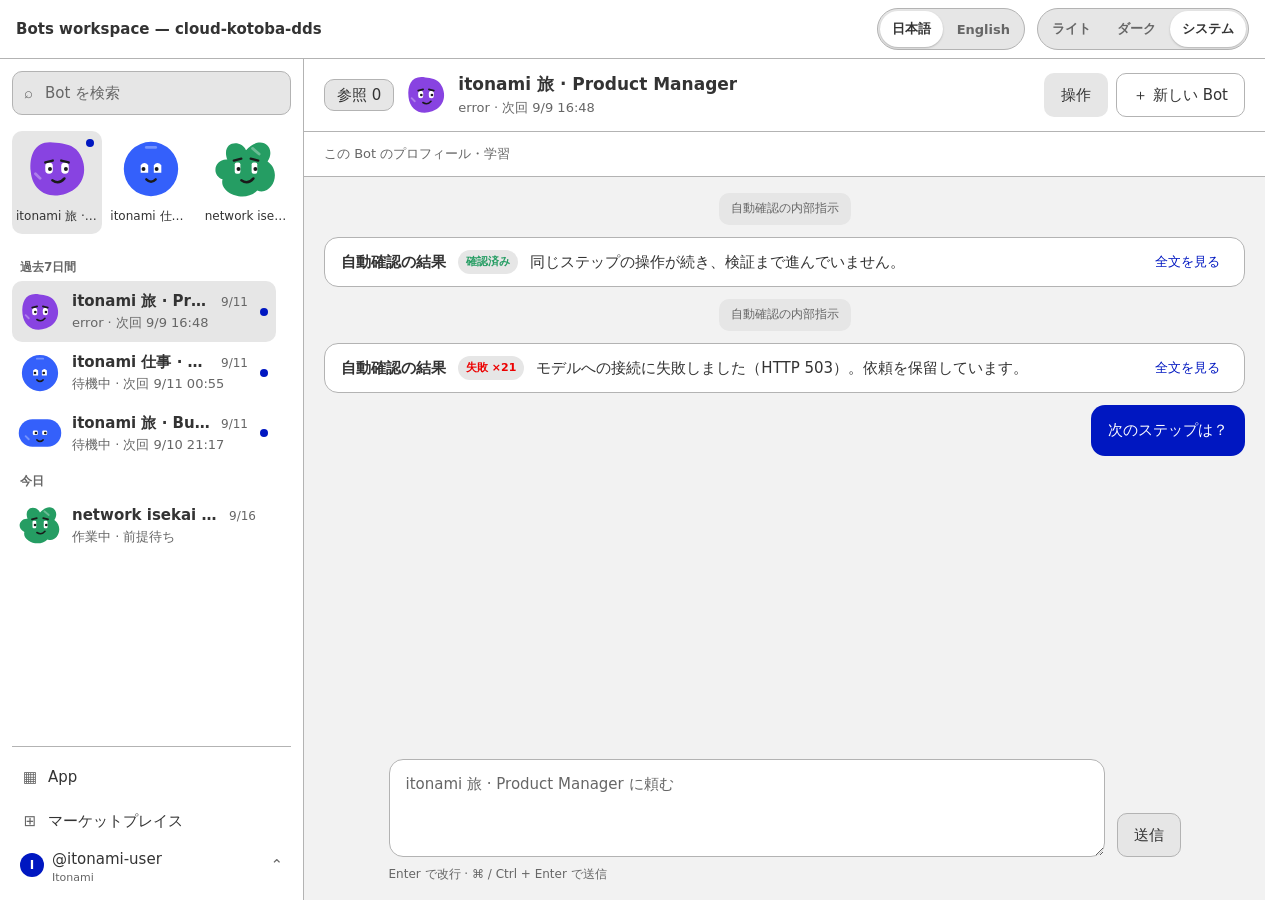
==== commit af9a8443: "Merge origin/main (interaction components: tokens, menu, status) into on-behavior-layer The --ck-* l" ====
--- a/examples/bots-workspace.html
+++ b/examples/bots-workspace.html
@@ -2667,6 +2667,7 @@
 :root:root[data-theme="light"] { --color-neutral-black: var(--dds-light-neutral-black); --color-neutral-opacity-gray-100: var(--dds-light-neutral-opacity-gray-100); --color-neutral-opacity-gray-200: var(--dds-light-neutral-opacity-gray-200); --color-neutral-opacity-gray-300: var(--dds-light-neutral-opacity-gray-300); --color-neutral-opacity-gray-400: var(--dds-light-neutral-opacity-gray-400); --color-neutral-opacity-gray-420: var(--dds-light-neutral-opacity-gray-420); --color-neutral-opacity-gray-50: var(--dds-light-neutral-opacity-gray-50); --color-neutral-opacity-gray-500: var(--dds-light-neutral-opacity-gray-500); --color-neutral-opacity-gray-536: var(--dds-light-neutral-opacity-gray-536); --color-neutral-opacity-gray-600: var(--dds-light-neutral-opacity-gray-600); --color-neutral-opacity-gray-700: var(--dds-light-neutral-opacity-gray-700); --color-neutral-opacity-gray-800: var(--dds-light-neutral-opacity-gray-800); --color-neutral-opacity-gray-900: var(--dds-light-neutral-opacity-gray-900); --color-neutral-solid-gray-100: var(--dds-light-neutral-solid-gray-100); --color-neutral-solid-gray-200: var(--dds-light-neutral-solid-gray-200); --color-neutral-solid-gray-300: var(--dds-light-neutral-solid-gray-300); --color-neutral-solid-gray-400: var(--dds-light-neutral-solid-gray-400); --color-neutral-solid-gray-420: var(--dds-light-neutral-solid-gray-420); --color-neutral-solid-gray-50: var(--dds-light-neutral-solid-gray-50); --color-neutral-solid-gray-500: var(--dds-light-neutral-solid-gray-500); --color-neutral-solid-gray-536: var(--dds-light-neutral-solid-gray-536); --color-neutral-solid-gray-600: var(--dds-light-neutral-solid-gray-600); --color-neutral-solid-gray-700: var(--dds-light-neutral-solid-gray-700); --color-neutral-solid-gray-800: var(--dds-light-neutral-solid-gray-800); --color-neutral-solid-gray-900: var(--dds-light-neutral-solid-gray-900); --color-neutral-white: var(--dds-light-neutral-white); --color-primitive-blue-100: var(--dds-light-primitive-blue-100); --color-primitive-blue-1000: var(--dds-light-primitive-blue-1000); --color-primitive-blue-1100: var(--dds-light-primitive-blue-1100); --color-primitive-blue-1200: var(--dds-light-primitive-blue-1200); --color-primitive-blue-200: var(--dds-light-primitive-blue-200); --color-primitive-blue-300: var(--dds-light-primitive-blue-300); --color-primitive-blue-400: var(--dds-light-primitive-blue-400); --color-primitive-blue-50: var(--dds-light-primitive-blue-50); --color-primitive-blue-500: var(--dds-light-primitive-blue-500); --color-primitive-blue-600: var(--dds-light-primitive-blue-600); --color-primitive-blue-700: var(--dds-light-primitive-blue-700); --color-primitive-blue-800: var(--dds-light-primitive-blue-800); --color-primitive-blue-900: var(--dds-light-primitive-blue-900); --color-primitive-cyan-100: var(--dds-light-primitive-cyan-100); --color-primitive-cyan-1000: var(--dds-light-primitive-cyan-1000); --color-primitive-cyan-1100: var(--dds-light-primitive-cyan-1100); --color-primitive-cyan-1200: var(--dds-light-primitive-cyan-1200); --color-primitive-cyan-200: var(--dds-light-primitive-cyan-200); --color-primitive-cyan-300: var(--dds-light-primitive-cyan-300); --color-primitive-cyan-400: var(--dds-light-primitive-cyan-400); --color-primitive-cyan-50: var(--dds-light-primitive-cyan-50); --color-primitive-cyan-500: var(--dds-light-primitive-cyan-500); --color-primitive-cyan-600: var(--dds-light-primitive-cyan-600); --color-primitive-cyan-700: var(--dds-light-primitive-cyan-700); --color-primitive-cyan-800: var(--dds-light-primitive-cyan-800); --color-primitive-cyan-900: var(--dds-light-primitive-cyan-900); --color-primitive-green-100: var(--dds-light-primitive-green-100); --color-primitive-green-1000: var(--dds-light-primitive-green-1000); --color-primitive-green-1100: var(--dds-light-primitive-green-1100); --color-primitive-green-1200: var(--dds-light-primitive-green-1200); --color-primitive-green-200: var(--dds-light-primitive-green-200); --color-primitive-green-300: var(--dds-light-primitive-green-300); --color-primitive-green-400: var(--dds-light-primitive-green-400); --color-primitive-green-50: var(--dds-light-primitive-green-50); --color-primitive-green-500: var(--dds-light-primitive-green-500); --color-primitive-green-600: var(--dds-light-primitive-green-600); --color-primitive-green-700: var(--dds-light-primitive-green-700); --color-primitive-green-800: var(--dds-light-primitive-green-800); --color-primitive-green-900: var(--dds-light-primitive-green-900); --color-primitive-light-blue-100: var(--dds-light-primitive-light-blue-100); --color-primitive-light-blue-1000: var(--dds-light-primitive-light-blue-1000); --color-primitive-light-blue-1100: var(--dds-light-primitive-light-blue-1100); --color-primitive-light-blue-1200: var(--dds-light-primitive-light-blue-1200); --color-primitive-light-blue-200: var(--dds-light-primitive-light-blue-200); --color-primitive-light-blue-300: var(--dds-light-primitive-light-blue-300); --color-primitive-light-blue-400: var(--dds-light-primitive-light-blue-400); --color-primitive-light-blue-50: var(--dds-light-primitive-light-blue-50); --color-primitive-light-blue-500: var(--dds-light-primitive-light-blue-500); --color-primitive-light-blue-600: var(--dds-light-primitive-light-blue-600); --color-primitive-light-blue-700: var(--dds-light-primitive-light-blue-700); --color-primitive-light-blue-800: var(--dds-light-primitive-light-blue-800); --color-primitive-light-blue-900: var(--dds-light-primitive-light-blue-900); --color-primitive-lime-100: var(--dds-light-primitive-lime-100); --color-primitive-lime-1000: var(--dds-light-primitive-lime-1000); --color-primitive-lime-1100: var(--dds-light-primitive-lime-1100); --color-primitive-lime-1200: var(--dds-light-primitive-lime-1200); --color-primitive-lime-200: var(--dds-light-primitive-lime-200); --color-primitive-lime-300: var(--dds-light-primitive-lime-300); --color-primitive-lime-400: var(--dds-light-primitive-lime-400); --color-primitive-lime-50: var(--dds-light-primitive-lime-50); --color-primitive-lime-500: var(--dds-light-primitive-lime-500); --color-primitive-lime-600: var(--dds-light-primitive-lime-600); --color-primitive-lime-700: var(--dds-light-primitive-lime-700); --color-primitive-lime-800: var(--dds-light-primitive-lime-800); --color-primitive-lime-900: var(--dds-light-primitive-lime-900); --color-primitive-magenta-100: var(--dds-light-primitive-magenta-100); --color-primitive-magenta-1000: var(--dds-light-primitive-magenta-1000); --color-primitive-magenta-1100: var(--dds-light-primitive-magenta-1100); --color-primitive-magenta-1200: var(--dds-light-primitive-magenta-1200); --color-primitive-magenta-200: var(--dds-light-primitive-magenta-200); --color-primitive-magenta-300: var(--dds-light-primitive-magenta-300); --color-primitive-magenta-400: var(--dds-light-primitive-magenta-400); --color-primitive-magenta-50: var(--dds-light-primitive-magenta-50); --color-primitive-magenta-500: var(--dds-light-primitive-magenta-500); --color-primitive-magenta-600: var(--dds-light-primitive-magenta-600); --color-primitive-magenta-700: var(--dds-light-primitive-magenta-700); --color-primitive-magenta-800: var(--dds-light-primitive-magenta-800); --color-primitive-magenta-900: var(--dds-light-primitive-magenta-900); --color-primitive-orange-100: var(--dds-light-primitive-orange-100); --color-primitive-orange-1000: var(--dds-light-primitive-orange-1000); --color-primitive-orange-1100: var(--dds-light-primitive-orange-1100); --color-primitive-orange-1200: var(--dds-light-primitive-orange-1200); --color-primitive-orange-200: var(--dds-light-primitive-orange-200); --color-primitive-orange-300: var(--dds-light-primitive-orange-300); --color-primitive-orange-400: var(--dds-light-primitive-orange-400); --color-primitive-orange-50: var(--dds-light-primitive-orange-50); --color-primitive-orange-500: var(--dds-light-primitive-orange-500); --color-primitive-orange-600: var(--dds-light-primitive-orange-600); --color-primitive-orange-700: var(--dds-light-primitive-orange-700); --color-primitive-orange-800: var(--dds-light-primitive-orange-800); --color-primitive-orange-900: var(--dds-light-primitive-orange-900); --color-primitive-purple-100: var(--dds-light-primitive-purple-100); --color-primitive-purple-1000: var(--dds-light-primitive-purple-1000); --color-primitive-purple-1100: var(--dds-light-primitive-purple-1100); --color-primitive-purple-1200: var(--dds-light-primitive-purple-1200); --color-primitive-purple-200: var(--dds-light-primitive-purple-200); --color-primitive-purple-300: var(--dds-light-primitive-purple-300); --color-primitive-purple-400: var(--dds-light-primitive-purple-400); --color-primitive-purple-50: var(--dds-light-primitive-purple-50); --color-primitive-purple-500: var(--dds-light-primitive-purple-500); --color-primitive-purple-600: var(--dds-light-primitive-purple-600); --color-primitive-purple-700: var(--dds-light-primitive-purple-700); --color-primitive-purple-800: var(--dds-light-primitive-purple-800); --color-primitive-purple-900: var(--dds-light-primitive-purple-900); --color-primitive-red-100: var(--dds-light-primitive-red-100); --color-primitive-red-1000: var(--dds-light-primitive-red-1000); --color-primitive-red-1100: var(--dds-light-primitive-red-1100); --color-primitive-red-1200: var(--dds-light-primitive-red-1200); --color-primitive-red-200: var(--dds-light-primitive-red-200); --color-primitive-red-300: var(--dds-light-primitive-red-300); --color-primitive-red-400: var(--dds-light-primitive-red-400); --color-primitive-red-50: var(--dds-light-primitive-red-50); --color-primitive-red-500: var(--dds-light-primitive-red-500); --color-primitive-red-600: var(--dds-light-primitive-red-600); --color-primitive-red-700: var(--dds-light-primitive-red-700); --color-primitive-red-800: var(--dds-light-primitive-red-800); --color-primitive-red-900: var(--dds-light-primitive-red-900); --color-primitive-yellow-100: var(--dds-light-primitive-yellow-100); --color-primitive-yellow-1000: var(--dds-light-primitive-yellow-1000); --color-primitive-yellow-1100: var(--dds-light-primitive-yellow-1100); --color-primitive-yellow-1200: var(--dds-light-primitive-yellow-1200); --color-primitive-yellow-200: var(--dds-light-primitive-yellow-200); --color-primitive-yellow-300: var(--dds-light-primitive-yellow-300); --color-primitive-yellow-400: var(--dds-light-primitive-yellow-400); --color-primitive-yellow-50: var(--dds-light-primitive-yellow-50); --color-primitive-yellow-500: var(--dds-light-primitive-yellow-500); --color-primitive-yellow-600: var(--dds-light-primitive-yellow-600); --color-primitive-yellow-700: var(--dds-light-primitive-yellow-700); --color-primitive-yellow-800: var(--dds-light-primitive-yellow-800); --color-primitive-yellow-900: var(--dds-light-primitive-yellow-900); color-scheme: light; }
 @media (prefers-color-scheme: dark) { :root:root { --color-neutral-black: var(--dds-light-neutral-white); --color-neutral-opacity-gray-100: rgba(255, 255, 255, 0.1); --color-neutral-opacity-gray-200: rgba(255, 255, 255, 0.2); --color-neutral-opacity-gray-300: rgba(255, 255, 255, 0.3); --color-neutral-opacity-gray-400: rgba(255, 255, 255, 0.4); --color-neutral-opacity-gray-420: rgba(255, 255, 255, 0.42); --color-neutral-opacity-gray-50: rgba(255, 255, 255, 0.05); --color-neutral-opacity-gray-500: rgba(255, 255, 255, 0.5); --color-neutral-opacity-gray-536: rgba(255, 255, 255, 0.54); --color-neutral-opacity-gray-600: rgba(255, 255, 255, 0.6); --color-neutral-opacity-gray-700: rgba(255, 255, 255, 0.7); --color-neutral-opacity-gray-800: rgba(255, 255, 255, 0.8); --color-neutral-opacity-gray-900: rgba(255, 255, 255, 0.9); --color-neutral-solid-gray-100: var(--dds-light-neutral-solid-gray-800); --color-neutral-solid-gray-200: var(--dds-light-neutral-solid-gray-700); --color-neutral-solid-gray-300: var(--dds-light-neutral-solid-gray-600); --color-neutral-solid-gray-400: var(--dds-light-neutral-solid-gray-536); --color-neutral-solid-gray-420: var(--dds-light-neutral-solid-gray-500); --color-neutral-solid-gray-50: var(--dds-light-neutral-solid-gray-900); --color-neutral-solid-gray-500: var(--dds-light-neutral-solid-gray-420); --color-neutral-solid-gray-536: var(--dds-light-neutral-solid-gray-400); --color-neutral-solid-gray-600: var(--dds-light-neutral-solid-gray-300); --color-neutral-solid-gray-700: var(--dds-light-neutral-solid-gray-200); --color-neutral-solid-gray-800: var(--dds-light-neutral-solid-gray-100); --color-neutral-solid-gray-900: var(--dds-light-neutral-solid-gray-50); --color-neutral-white: var(--dds-light-neutral-solid-gray-900); --color-primitive-blue-100: var(--dds-light-primitive-blue-1100); --color-primitive-blue-1000: var(--dds-light-primitive-blue-200); --color-primitive-blue-1100: var(--dds-light-primitive-blue-100); --color-primitive-blue-1200: var(--dds-light-primitive-blue-50); --color-primitive-blue-200: var(--dds-light-primitive-blue-1000); --color-primitive-blue-300: var(--dds-light-primitive-blue-900); --color-primitive-blue-400: var(--dds-light-primitive-blue-800); --color-primitive-blue-50: var(--dds-light-primitive-blue-1200); --color-primitive-blue-500: var(--dds-light-primitive-blue-700); --color-primitive-blue-600: var(--dds-light-primitive-blue-600); --color-primitive-blue-700: var(--dds-light-primitive-blue-500); --color-primitive-blue-800: var(--dds-light-primitive-blue-400); --color-primitive-blue-900: var(--dds-light-primitive-blue-300); --color-primitive-cyan-100: var(--dds-light-primitive-cyan-1100); --color-primitive-cyan-1000: var(--dds-light-primitive-cyan-200); --color-primitive-cyan-1100: var(--dds-light-primitive-cyan-100); --color-primitive-cyan-1200: var(--dds-light-primitive-cyan-50); --color-primitive-cyan-200: var(--dds-light-primitive-cyan-1000); --color-primitive-cyan-300: var(--dds-light-primitive-cyan-900); --color-primitive-cyan-400: var(--dds-light-primitive-cyan-800); --color-primitive-cyan-50: var(--dds-light-primitive-cyan-1200); --color-primitive-cyan-500: var(--dds-light-primitive-cyan-700); --color-primitive-cyan-600: var(--dds-light-primitive-cyan-600); --color-primitive-cyan-700: var(--dds-light-primitive-cyan-500); --color-primitive-cyan-800: var(--dds-light-primitive-cyan-400); --color-primitive-cyan-900: var(--dds-light-primitive-cyan-300); --color-primitive-green-100: var(--dds-light-primitive-green-1100); --color-primitive-green-1000: var(--dds-light-primitive-green-200); --color-primitive-green-1100: var(--dds-light-primitive-green-100); --color-primitive-green-1200: var(--dds-light-primitive-green-50); --color-primitive-green-200: var(--dds-light-primitive-green-1000); --color-primitive-green-300: var(--dds-light-primitive-green-900); --color-primitive-green-400: var(--dds-light-primitive-green-800); --color-primitive-green-50: var(--dds-light-primitive-green-1200); --color-primitive-green-500: var(--dds-light-primitive-green-700); --color-primitive-green-600: var(--dds-light-primitive-green-600); --color-primitive-green-700: var(--dds-light-primitive-green-500); --color-primitive-green-800: var(--dds-light-primitive-green-400); --color-primitive-green-900: var(--dds-light-primitive-green-300); --color-primitive-light-blue-100: var(--dds-light-primitive-light-blue-1100); --color-primitive-light-blue-1000: var(--dds-light-primitive-light-blue-200); --color-primitive-light-blue-1100: var(--dds-light-primitive-light-blue-100); --color-primitive-light-blue-1200: var(--dds-light-primitive-light-blue-50); --color-primitive-light-blue-200: var(--dds-light-primitive-light-blue-1000); --color-primitive-light-blue-300: var(--dds-light-primitive-light-blue-900); --color-primitive-light-blue-400: var(--dds-light-primitive-light-blue-800); --color-primitive-light-blue-50: var(--dds-light-primitive-light-blue-1200); --color-primitive-light-blue-500: var(--dds-light-primitive-light-blue-700); --color-primitive-light-blue-600: var(--dds-light-primitive-light-blue-600); --color-primitive-light-blue-700: var(--dds-light-primitive-light-blue-500); --color-primitive-light-blue-800: var(--dds-light-primitive-light-blue-400); --color-primitive-light-blue-900: var(--dds-light-primitive-light-blue-300); --color-primitive-lime-100: var(--dds-light-primitive-lime-1100); --color-primitive-lime-1000: var(--dds-light-primitive-lime-200); --color-primitive-lime-1100: var(--dds-light-primitive-lime-100); --color-primitive-lime-1200: var(--dds-light-primitive-lime-50); --color-primitive-lime-200: var(--dds-light-primitive-lime-1000); --color-primitive-lime-300: var(--dds-light-primitive-lime-900); --color-primitive-lime-400: var(--dds-light-primitive-lime-800); --color-primitive-lime-50: var(--dds-light-primitive-lime-1200); --color-primitive-lime-500: var(--dds-light-primitive-lime-700); --color-primitive-lime-600: var(--dds-light-primitive-lime-600); --color-primitive-lime-700: var(--dds-light-primitive-lime-500); --color-primitive-lime-800: var(--dds-light-primitive-lime-400); --color-primitive-lime-900: var(--dds-light-primitive-lime-300); --color-primitive-magenta-100: var(--dds-light-primitive-magenta-1100); --color-primitive-magenta-1000: var(--dds-light-primitive-magenta-200); --color-primitive-magenta-1100: var(--dds-light-primitive-magenta-100); --color-primitive-magenta-1200: var(--dds-light-primitive-magenta-50); --color-primitive-magenta-200: var(--dds-light-primitive-magenta-1000); --color-primitive-magenta-300: var(--dds-light-primitive-magenta-900); --color-primitive-magenta-400: var(--dds-light-primitive-magenta-800); --color-primitive-magenta-50: var(--dds-light-primitive-magenta-1200); --color-primitive-magenta-500: var(--dds-light-primitive-magenta-700); --color-primitive-magenta-600: var(--dds-light-primitive-magenta-600); --color-primitive-magenta-700: var(--dds-light-primitive-magenta-500); --color-primitive-magenta-800: var(--dds-light-primitive-magenta-400); --color-primitive-magenta-900: var(--dds-light-primitive-magenta-300); --color-primitive-orange-100: var(--dds-light-primitive-orange-1100); --color-primitive-orange-1000: var(--dds-light-primitive-orange-200); --color-primitive-orange-1100: var(--dds-light-primitive-orange-100); --color-primitive-orange-1200: var(--dds-light-primitive-orange-50); --color-primitive-orange-200: var(--dds-light-primitive-orange-1000); --color-primitive-orange-300: var(--dds-light-primitive-orange-900); --color-primitive-orange-400: var(--dds-light-primitive-orange-800); --color-primitive-orange-50: var(--dds-light-primitive-orange-1200); --color-primitive-orange-500: var(--dds-light-primitive-orange-700); --color-primitive-orange-600: var(--dds-light-primitive-orange-600); --color-primitive-orange-700: var(--dds-light-primitive-orange-500); --color-primitive-orange-800: var(--dds-light-primitive-orange-400); --color-primitive-orange-900: var(--dds-light-primitive-orange-300); --color-primitive-purple-100: var(--dds-light-primitive-purple-1100); --color-primitive-purple-1000: var(--dds-light-primitive-purple-200); --color-primitive-purple-1100: var(--dds-light-primitive-purple-100); --color-primitive-purple-1200: var(--dds-light-primitive-purple-50); --color-primitive-purple-200: var(--dds-light-primitive-purple-1000); --color-primitive-purple-300: var(--dds-light-primitive-purple-900); --color-primitive-purple-400: var(--dds-light-primitive-purple-800); --color-primitive-purple-50: var(--dds-light-primitive-purple-1200); --color-primitive-purple-500: var(--dds-light-primitive-purple-700); --color-primitive-purple-600: var(--dds-light-primitive-purple-600); --color-primitive-purple-700: var(--dds-light-primitive-purple-500); --color-primitive-purple-800: var(--dds-light-primitive-purple-400); --color-primitive-purple-900: var(--dds-light-primitive-purple-300); --color-primitive-red-100: var(--dds-light-primitive-red-1100); --color-primitive-red-1000: var(--dds-light-primitive-red-200); --color-primitive-red-1100: var(--dds-light-primitive-red-100); --color-primitive-red-1200: var(--dds-light-primitive-red-50); --color-primitive-red-200: var(--dds-light-primitive-red-1000); --color-primitive-red-300: var(--dds-light-primitive-red-900); --color-primitive-red-400: var(--dds-light-primitive-red-800); --color-primitive-red-50: var(--dds-light-primitive-red-1200); --color-primitive-red-500: var(--dds-light-primitive-red-700); --color-primitive-red-600: var(--dds-light-primitive-red-600); --color-primitive-red-700: var(--dds-light-primitive-red-500); --color-primitive-red-800: var(--dds-light-primitive-red-400); --color-primitive-red-900: var(--dds-light-primitive-red-300); --color-primitive-yellow-100: var(--dds-light-primitive-yellow-1100); --color-primitive-yellow-1000: var(--dds-light-primitive-yellow-200); --color-primitive-yellow-1100: var(--dds-light-primitive-yellow-100); --color-primitive-yellow-1200: var(--dds-light-primitive-yellow-50); --color-primitive-yellow-200: var(--dds-light-primitive-yellow-1000); --color-primitive-yellow-300: var(--dds-light-primitive-yellow-900); --color-primitive-yellow-400: var(--dds-light-primitive-yellow-800); --color-primitive-yellow-50: var(--dds-light-primitive-yellow-1200); --color-primitive-yellow-500: var(--dds-light-primitive-yellow-700); --color-primitive-yellow-600: var(--dds-light-primitive-yellow-600); --color-primitive-yellow-700: var(--dds-light-primitive-yellow-500); --color-primitive-yellow-800: var(--dds-light-primitive-yellow-400); --color-primitive-yellow-900: var(--dds-light-primitive-yellow-300); color-scheme: dark; } }
 :root { --hig-breakpoint-md: 960px; --hig-breakpoint-sm: 640px; --hig-breakpoint-xs: 480px; --hig-color-label: var(--color-neutral-solid-gray-800); --hig-color-opaque-separator: var(--color-neutral-solid-gray-300); --hig-color-placeholder-text: var(--color-neutral-solid-gray-500); --hig-color-quaternary-label: var(--color-neutral-solid-gray-420); --hig-color-quaternary-system-fill: var(--color-neutral-solid-gray-100); --hig-color-secondary-label: var(--color-neutral-solid-gray-600); --hig-color-secondary-system-background: var(--color-neutral-solid-gray-50); --hig-color-secondary-system-fill: var(--color-neutral-solid-gray-200); --hig-color-secondary-system-grouped-background: var(--color-neutral-white); --hig-color-separator: var(--color-neutral-solid-gray-300); --hig-color-system-background: var(--color-neutral-white); --hig-color-system-fill: var(--color-neutral-solid-gray-200); --hig-color-system-grouped-background: var(--color-neutral-solid-gray-50); --hig-color-tertiary-label: var(--color-neutral-solid-gray-500); --hig-color-tertiary-system-background: var(--color-neutral-solid-gray-50); --hig-color-tertiary-system-fill: var(--color-neutral-solid-gray-100); --hig-color-tertiary-system-grouped-background: var(--color-neutral-solid-gray-50); --hig-color-tint: var(--color-key-900); --hig-font-display: var(--font-family-sans); --hig-font-mono: var(--font-family-mono); --hig-font-text: var(--font-family-sans); --hig-hairline: var(--color-neutral-solid-gray-300); --hig-motion-panel: 240ms; --hig-motion-press: 100ms; --hig-motion-reveal: 180ms; --hig-palette-blue: var(--color-key-900); --hig-palette-brown: var(--color-primitive-orange-1000); --hig-palette-cyan: var(--color-primitive-cyan-700); --hig-palette-gray: var(--color-neutral-solid-gray-500); --hig-palette-gray2: var(--color-neutral-solid-gray-420); --hig-palette-gray3: var(--color-neutral-solid-gray-300); --hig-palette-gray4: var(--color-neutral-solid-gray-200); --hig-palette-gray5: var(--color-neutral-solid-gray-100); --hig-palette-gray6: var(--color-neutral-solid-gray-50); --hig-palette-green: var(--color-primitive-green-700); --hig-palette-indigo: var(--color-primitive-purple-600); --hig-palette-mint: var(--color-primitive-cyan-400); --hig-palette-orange: var(--color-primitive-orange-800); --hig-palette-pink: var(--color-primitive-magenta-700); --hig-palette-purple: var(--color-primitive-purple-700); --hig-palette-red: var(--color-primitive-red-800); --hig-palette-teal: var(--color-primitive-cyan-600); --hig-palette-yellow: var(--color-primitive-yellow-700); --hig-radius-capsule: 999px; --hig-radius-large: calc(20 / 16 * 1rem); --hig-radius-lg: calc(20 / 16 * 1rem); --hig-radius-md: calc(14 / 16 * 1rem); --hig-radius-sm: calc(10 / 16 * 1rem); --hig-radius-xl: calc(28 / 16 * 1rem); --hig-radius-xs: calc(6 / 16 * 1rem); --hig-spacing-1: calc(4 / 16 * 1rem); --hig-spacing-10: calc(64 / 16 * 1rem); --hig-spacing-2: calc(8 / 16 * 1rem); --hig-spacing-3: calc(12 / 16 * 1rem); --hig-spacing-4: calc(16 / 16 * 1rem); --hig-spacing-5: calc(20 / 16 * 1rem); --hig-spacing-6: calc(24 / 16 * 1rem); --hig-spacing-7: calc(32 / 16 * 1rem); --hig-spacing-8: calc(40 / 16 * 1rem); --hig-spacing-9: calc(48 / 16 * 1rem); --hig-spacing-content-margin: calc(16 / 16 * 1rem); --hig-text-body-font-family: var(--hig-font-text); --hig-text-body-font-size: calc(17 / 16 * 1rem); --hig-text-body-font-weight: 400; --hig-text-body-line-height: calc(22 / 16 * 1rem); --hig-text-callout-font-family: var(--hig-font-text); --hig-text-callout-font-size: calc(16 / 16 * 1rem); --hig-text-callout-font-weight: 400; --hig-text-callout-line-height: calc(21 / 16 * 1rem); --hig-text-caption1-font-family: var(--hig-font-text); --hig-text-caption1-font-size: calc(12 / 16 * 1rem); --hig-text-caption1-font-weight: 400; --hig-text-caption1-line-height: calc(16 / 16 * 1rem); --hig-text-caption2-font-family: var(--hig-font-text); --hig-text-caption2-font-size: calc(11 / 16 * 1rem); --hig-text-caption2-font-weight: 400; --hig-text-caption2-line-height: calc(13 / 16 * 1rem); --hig-text-display1-font-family: var(--hig-font-display); --hig-text-display1-font-size: clamp(25px, 3.125vw + 5px, 40px); --hig-text-display1-font-weight: 700; --hig-text-display1-letter-spacing: -0.01em; --hig-text-display1-line-height: calc(1em + 4px); --hig-text-display2-font-family: var(--hig-font-display); --hig-text-display2-font-size: clamp(30px, 3.75vw + 6px, 48px); --hig-text-display2-font-weight: 700; --hig-text-display2-letter-spacing: -0.015em; --hig-text-display2-line-height: calc(1em + 4px); --hig-text-display3-font-family: var(--hig-font-display); --hig-text-display3-font-size: clamp(40px, 5vw + 8px, 64px); --hig-text-display3-font-weight: 700; --hig-text-display3-letter-spacing: -0.02em; --hig-text-display3-line-height: calc(1em + 4px); --hig-text-footnote-font-family: var(--hig-font-text); --hig-text-footnote-font-size: calc(13 / 16 * 1rem); --hig-text-footnote-font-weight: 400; --hig-text-footnote-line-height: calc(18 / 16 * 1rem); --hig-text-headline-font-family: var(--hig-font-text); --hig-text-headline-font-size: calc(17 / 16 * 1rem); --hig-text-headline-font-weight: 600; --hig-text-headline-line-height: calc(22 / 16 * 1rem); --hig-text-large-title-font-family: var(--hig-font-display); --hig-text-large-title-font-size: calc(34 / 16 * 1rem); --hig-text-large-title-font-weight: 400; --hig-text-large-title-line-height: calc(41 / 16 * 1rem); --hig-text-subheadline-font-family: var(--hig-font-text); --hig-text-subheadline-font-size: calc(15 / 16 * 1rem); --hig-text-subheadline-font-weight: 400; --hig-text-subheadline-line-height: calc(20 / 16 * 1rem); --hig-text-title1-font-family: var(--hig-font-display); --hig-text-title1-font-size: calc(28 / 16 * 1rem); --hig-text-title1-font-weight: 400; --hig-text-title1-line-height: calc(34 / 16 * 1rem); --hig-text-title2-font-family: var(--hig-font-display); --hig-text-title2-font-size: calc(22 / 16 * 1rem); --hig-text-title2-font-weight: 400; --hig-text-title2-line-height: calc(28 / 16 * 1rem); --hig-text-title3-font-family: var(--hig-font-display); --hig-text-title3-font-size: calc(20 / 16 * 1rem); --hig-text-title3-font-weight: 400; --hig-text-title3-line-height: calc(25 / 16 * 1rem); --hig-z-float: 40; --hig-z-modal: 60; --hig-z-raised: 1; --hig-z-sticky: 20; --hig-z-toast: 80; }
+:root{--ck-surface-ground:light-dark(var(--hig-color-system-grouped-background),color-mix(in srgb,var(--dds-light-neutral-solid-gray-900) 70%,var(--dds-light-neutral-black)));--ck-surface-raised:light-dark(var(--hig-color-system-background),var(--dds-light-neutral-solid-gray-900));--ck-surface-hover:light-dark(var(--hig-color-quaternary-system-fill),color-mix(in srgb,var(--dds-light-neutral-solid-gray-900) 60%,var(--dds-light-neutral-solid-gray-800)));--ck-surface-border:light-dark(var(--hig-color-separator),color-mix(in srgb,var(--dds-light-neutral-solid-gray-900) 45%,var(--dds-light-neutral-solid-gray-800)));--ck-text:var(--hig-color-label);--ck-text-muted:var(--hig-color-secondary-label);--ck-accent:var(--hig-color-tint);--ck-danger:var(--color-semantic-error-1);--ck-success:var(--color-semantic-success-1);--ck-warning:var(--color-semantic-warning-orange-1);--ck-radius-sm:var(--hig-radius-sm);--ck-radius-md:var(--hig-radius-md);--ck-radius-lg:var(--hig-radius-lg);--ck-radius-pill:var(--hig-radius-capsule);--ck-layer-top:var(--hig-z-sticky,20);--ck-layer-float:var(--hig-z-float,40);--ck-shadow-float:0 0.5rem 1.5rem color-mix(in srgb,var(--ck-surface-border) 60%,transparent);--ck-motion:var(--hig-motion-reveal,180ms);}@media(prefers-reduced-motion:reduce){:root{--ck-motion:0s}}
 [data-behavior] [hidden]{display:none!important}
 [data-behavior=menu]{position:relative}
 [data-menu-popup][data-chrome=float]{position:absolute;inset-inline-end:0;top:calc(100% + var(--hig-spacing-1,calc(4 / 16 * 1rem)));z-index:var(--hig-z-float,40);min-inline-size:13rem;max-inline-size:min(24rem,calc(100vw - 2rem));box-sizing:border-box}
@@ -2690,7 +2691,9 @@
 @media(prefers-reduced-motion:reduce){.dds-ext-toast{transition:none}}
 @media(max-width:480px){[data-menu-popup][data-chrome=float]{inset-inline:0;max-inline-size:none}}
 
-.ck-switch{display:inline-flex;align-items:center;gap:2px;padding:2px;border:1px solid var(--hig-color-separator);border-radius:var(--hig-radius-capsule);background:var(--hig-color-secondary-system-background)}.ck-switch__option{display:inline-flex;align-items:center;justify-content:center;min-height:2.25rem;padding:0 var(--hig-spacing-3);border:0;border-radius:var(--hig-radius-capsule);background:transparent;color:var(--hig-color-secondary-label);font:inherit;font-size:var(--hig-text-footnote-font-size);font-weight:600;text-decoration:none;cursor:pointer;white-space:nowrap}.ck-switch__option:hover{color:var(--hig-color-label)}.ck-switch__option[aria-checked=true],.ck-switch__option[aria-current=true]{background:var(--hig-color-system-background);color:var(--hig-color-label);box-shadow:0 1px 2px var(--hig-color-separator)}.ck-switch__option:focus-visible{outline:2px solid var(--hig-color-tint);outline-offset:2px}@media(max-width:30rem){.ck-switch__option{padding:0 var(--hig-spacing-2);min-height:2.75rem}}
+.ck-switch{display:inline-flex;align-items:center;gap:2px;padding:2px;border:1px solid var(--ck-surface-border);border-radius:var(--ck-radius-pill);background:var(--ck-surface-hover)}.ck-switch__option{display:inline-flex;align-items:center;justify-content:center;min-height:2.25rem;padding:0 var(--hig-spacing-3);border:0;border-radius:var(--ck-radius-pill);background:transparent;color:var(--ck-text-muted);font:inherit;font-size:var(--hig-text-footnote-font-size);font-weight:600;text-decoration:none;cursor:pointer;white-space:nowrap;transition:background var(--ck-motion) ease}.ck-switch__option:hover{color:var(--ck-text)}.ck-switch__option[aria-checked=true],.ck-switch__option[aria-current=true]{background:var(--ck-surface-raised);color:var(--ck-text);box-shadow:0 1px 2px var(--ck-surface-border)}.ck-switch__option:focus-visible{outline:2px solid var(--ck-accent);outline-offset:2px}@media(max-width:30rem){.ck-switch__option{padding:0 var(--hig-spacing-2);min-height:2.75rem}}
+.ck-menu{position:fixed;left:0;top:0;z-index:var(--ck-layer-float);min-width:16rem;max-width:min(22rem,calc(100vw - 1rem));margin:0;padding:var(--hig-spacing-1) 0;list-style:none;border:1px solid var(--ck-surface-border);border-radius:var(--ck-radius-md);background:var(--ck-surface-raised);color:var(--ck-text);box-shadow:var(--ck-shadow-float)}.ck-menu[hidden]{display:none}.ck-menu__item{display:flex;align-items:center;gap:var(--hig-spacing-3);width:100%;min-height:2.75rem;padding:var(--hig-spacing-2) var(--hig-spacing-4);border:0;background:transparent;color:inherit;font:inherit;text-align:start;text-decoration:none;cursor:pointer}.ck-menu__item:hover,.ck-menu__item:focus-visible{background:var(--ck-surface-hover);outline:none}.ck-menu__item--danger{color:var(--ck-danger)}.ck-menu__icon{width:1.25rem;height:1.25rem;flex:none}.ck-menu__sep{height:1px;margin:var(--hig-spacing-1) var(--hig-spacing-3);border:0;background:var(--ck-surface-border)}
+.ck-status{margin:0;min-height:0;color:var(--ck-text-muted);font-size:var(--hig-text-footnote-font-size);line-height:1.5;transition:opacity var(--ck-motion) ease}.ck-status:empty{display:none}.ck-status[data-tone=ok]{color:var(--ck-success)}.ck-status[data-tone=warn]{color:var(--ck-warning)}.ck-status[data-tone=error]{color:var(--ck-danger)}
 /* Component identity survives themes and operational state. */
 .ck-bot{--ck-bot-color:var(--color-key-600);--ck-bot-ink:var(--color-neutral-solid-gray-900);display:inline-flex;position:relative;width:2rem;height:2rem;flex:none;vertical-align:middle;background:transparent;isolation:isolate}
 .ck-bot>svg{width:100%;height:100%;overflow:visible;transform-origin:50% 80%;animation:ck-bot-breathe 5.6s ease-in-out var(--ck-bot-phase,0s) infinite}
@@ -2724,7 +2727,7 @@
 @media(forced-colors:active){.ck-bot__body{fill:Canvas;stroke:CanvasText;stroke-width:2}.ck-bot__white{fill:CanvasText}.ck-bot__pupil{fill:Canvas}.ck-bot__mouth,.ck-bot__rest-eyes,.ck-bot__brows{stroke:CanvasText}}
 
 .ck-topbar[data-chrome=top]{position:sticky;top:0;z-index:var(--hig-z-sticky,20);display:flex;flex-wrap:wrap;align-items:center;justify-content:space-between;gap:var(--hig-spacing-3);min-height:3rem;padding:var(--hig-spacing-2) var(--hig-spacing-5);border-block-end:1px solid var(--hig-color-separator);background:var(--hig-color-system-background)}.ck-topbar__section{display:flex;align-items:center;gap:var(--hig-spacing-2);font-weight:700;min-inline-size:0}.ck-topbar__group{color:var(--hig-color-secondary-label)}.ck-topbar__sep{margin:0 var(--hig-spacing-2);color:var(--hig-color-secondary-label)}.ck-topbar__actions{display:flex;align-items:center;gap:var(--hig-spacing-2);flex-wrap:wrap}.ck-account{position:relative;inline-size:100%}.ck-account [hidden]{display:none!important}.ck-account__session{inline-size:100%}.ck-account__chip{display:flex;align-items:center;justify-content:flex-start;gap:var(--hig-spacing-2);inline-size:100%;min-height:2.25rem;padding:var(--hig-spacing-1) var(--hig-spacing-2);border-radius:var(--hig-radius-xs,6px);color:var(--hig-color-label);font:inherit;font-size:var(--hig-text-subheadline-font-size);font-weight:600;line-height:1.25;background:none;border:none;cursor:pointer;text-align:start;box-sizing:border-box}.ck-account__chip:hover{background:var(--hig-color-system-background)}.ck-account__chip:focus-visible{outline:2px solid var(--hig-color-tint);outline-offset:2px}.ck-account__avatar{flex:none;inline-size:1.5rem;block-size:1.5rem;display:grid;place-items:center;border-radius:var(--hig-radius-capsule,999px);background:var(--hig-color-tint);color:var(--hig-color-system-background);font-size:var(--hig-text-caption1-font-size);font-weight:700}.ck-account__name{display:grid;min-inline-size:0}.ck-account__name span{overflow:hidden;text-overflow:ellipsis;white-space:nowrap}.ck-account__ws{font-size:var(--hig-text-caption2-font-size);font-weight:400;line-height:1.2;color:var(--hig-color-secondary-label)}.ck-account__caret{margin-inline-start:auto;color:var(--hig-color-secondary-label);transition:transform var(--hig-motion-press,100ms)}.ck-account__chip[aria-expanded=true] .ck-account__caret{transform:rotate(180deg)}.ck-account__menu[data-chrome=float]{inset-inline:0;display:grid;gap:2px;padding:var(--hig-spacing-2);border:1px solid var(--hig-color-separator);border-radius:var(--hig-radius-md,12px);background:var(--hig-color-system-background);box-shadow:0 8px 24px rgb(0 0 0 / 16%)}.ck-account__item{display:flex;align-items:center;min-height:2.5rem;padding:var(--hig-spacing-2) var(--hig-spacing-3);border-radius:var(--hig-radius-sm,8px);color:var(--hig-color-label);font:inherit;font-size:var(--hig-text-subheadline-font-size);font-weight:600;text-decoration:none;white-space:nowrap;background:none;border:none;cursor:pointer;inline-size:100%;text-align:start;box-sizing:border-box}.ck-account__item:hover{background:var(--hig-color-secondary-system-background)}.ck-account__item:focus-visible{outline:2px solid var(--hig-color-tint);outline-offset:-2px}@media(max-width:64rem){.ck-account--rail[data-menu-placement=up] [data-menu-popup][data-chrome=float]{top:calc(100% + var(--hig-spacing-1));inset-block-end:auto;inset-inline:auto 0;min-inline-size:13rem}}
-.ck-bots{--ck-bots-ground:light-dark(var(--hig-color-system-grouped-background),color-mix(in srgb,var(--dds-light-neutral-solid-gray-900) 70%,var(--dds-light-neutral-black)));--ck-bots-raised:light-dark(var(--hig-color-system-background),var(--dds-light-neutral-solid-gray-900));--ck-bots-hover:light-dark(var(--hig-color-quaternary-system-fill),color-mix(in srgb,var(--dds-light-neutral-solid-gray-900) 60%,var(--dds-light-neutral-solid-gray-800)));--ck-bots-border:light-dark(var(--hig-color-separator),color-mix(in srgb,var(--dds-light-neutral-solid-gray-900) 45%,var(--dds-light-neutral-solid-gray-800)));--ck-bots-text:var(--hig-color-label);--ck-bots-muted:var(--hig-color-secondary-label);--ck-bots-accent:var(--hig-color-tint);--ck-bots-radius:var(--hig-radius-sm);--ck-bots-radius-lg:var(--hig-radius-md);--ck-bots-radius-pill:var(--hig-radius-capsule);--ck-bots-rail-width:19rem;display:grid;grid-template-columns:var(--ck-bots-rail-width) minmax(0,1fr);height:100%;min-height:0;color:var(--ck-bots-text);background:var(--ck-bots-ground);font-size:var(--hig-text-subheadline-font-size);line-height:1.6}.ck-bots *{box-sizing:border-box}.ck-bots button,.ck-bots input,.ck-bots textarea{font:inherit;color:inherit}.ck-bots :focus-visible{outline:2px solid var(--ck-bots-accent);outline-offset:2px}.ck-bots__rail{display:flex;flex-direction:column;min-height:0;gap:var(--hig-spacing-2);padding:var(--hig-spacing-3);background:var(--ck-bots-raised);border-inline-end:1px solid var(--ck-bots-border)}.ck-bots__search{position:relative;flex:none}.ck-bots__search-mark{position:absolute;inset-inline-start:var(--hig-spacing-3);top:50%;transform:translateY(-50%);color:var(--ck-bots-muted);pointer-events:none}.ck-bots__search-input{width:100%;min-height:2.75rem;padding:var(--hig-spacing-2) var(--hig-spacing-3) var(--hig-spacing-2) var(--hig-spacing-7);border:1px solid var(--ck-bots-border);border-radius:var(--ck-bots-radius);background:var(--ck-bots-hover);color:var(--ck-bots-text)}.ck-bots__search-input::placeholder{color:var(--ck-bots-muted)}.ck-bots__list{flex:1;min-height:0;overflow:auto;overscroll-behavior:contain;scrollbar-gutter:stable}.ck-bots__group{list-style:none;margin:0;padding:0}.ck-bots__group-label{position:sticky;top:0;z-index:1;margin:0;padding:var(--hig-spacing-2) var(--hig-spacing-2) var(--hig-spacing-1);background:var(--ck-bots-raised);color:var(--ck-bots-muted);font-size:var(--hig-text-caption1-font-size);font-weight:600}.ck-bots__row{margin:0;padding:0}.ck-bots__item{display:grid;grid-template-columns:2.5rem minmax(0,1fr) auto;align-items:center;gap:var(--hig-spacing-3);width:100%;min-height:3.5rem;padding:var(--hig-spacing-2) var(--hig-spacing-2);border:0;border-radius:var(--ck-bots-radius);background:transparent;text-align:start;cursor:pointer}.ck-bots__item:hover,.ck-bots__item.is-current{background:var(--ck-bots-hover)}.ck-bots__avatar{display:inline-flex;width:2.5rem;height:2.5rem;flex:none;align-items:center;justify-content:center;border-radius:var(--ck-bots-radius-pill)}.ck-bots__avatar>*{width:100%;height:100%}.ck-bots__copy{min-width:0}.ck-bots__headline{display:flex;align-items:baseline;gap:var(--hig-spacing-2)}.ck-bots__name{flex:1;min-width:0;overflow:hidden;text-overflow:ellipsis;white-space:nowrap;font-weight:700}.ck-bots__time{flex:none;color:var(--ck-bots-muted);font-size:var(--hig-text-caption1-font-size);font-variant-numeric:tabular-nums}.ck-bots__meta{display:block;overflow:hidden;text-overflow:ellipsis;white-space:nowrap;color:var(--ck-bots-muted);font-size:var(--hig-text-footnote-font-size)}.ck-bots__dot{width:.5rem;height:.5rem;border-radius:var(--ck-bots-radius-pill);background:var(--ck-bots-accent)}.ck-bots__pinned{list-style:none;display:grid;grid-template-columns:repeat(3,minmax(0,1fr));gap:var(--hig-spacing-1);margin:0;padding:var(--hig-spacing-2) 0;max-height:13rem;overflow:auto;flex:none}.ck-bots__pinned[hidden]{display:none}.ck-bots__pinned .ck-bots__item{display:flex;flex-direction:column;align-items:center;gap:var(--hig-spacing-2);position:relative;padding:var(--hig-spacing-2) var(--hig-spacing-1);text-align:center}.ck-bots__pinned .ck-bots__avatar{width:3.75rem;height:3.75rem}.ck-bots__pinned .ck-bots__copy{width:100%}.ck-bots__pinned .ck-bots__headline{justify-content:center}.ck-bots__pinned .ck-bots__name{flex:none;max-width:100%;font-size:var(--hig-text-caption1-font-size);font-weight:500}.ck-bots__pinned .ck-bots__time,.ck-bots__pinned .ck-bots__meta{display:none}.ck-bots__pinned .ck-bots__dot{position:absolute;top:var(--hig-spacing-2);right:var(--hig-spacing-2)}.ck-bots__launcher{flex:none;margin-top:auto;padding-top:var(--hig-spacing-2);border-top:1px solid var(--ck-bots-border)}.ck-bots__launch{display:flex;align-items:center;gap:var(--hig-spacing-2);min-height:2.75rem;padding-inline:var(--hig-spacing-2);border-radius:var(--ck-bots-radius);color:inherit;text-decoration:none}.ck-bots__launch:hover{background:var(--ck-bots-hover)}.ck-bots__launch-mark{width:1.25rem;text-align:center;color:var(--ck-bots-muted)}.ck-bots__main{display:flex;flex-direction:column;min-height:0;min-width:0;background:var(--ck-bots-ground)}.ck-bots__titlebar{display:flex;flex-wrap:wrap;align-items:center;gap:var(--hig-spacing-3);min-height:4rem;padding:var(--hig-spacing-3) var(--hig-spacing-5);background:var(--ck-bots-raised);border-bottom:1px solid var(--ck-bots-border)}.ck-bots__refs{flex:none}.ck-bots__identity{display:flex;align-items:center;gap:var(--hig-spacing-3);flex:1;min-width:0}.ck-bots__title-copy{min-width:0}.ck-bots__title-name{margin:0;overflow:hidden;text-overflow:ellipsis;white-space:nowrap;font-size:var(--hig-text-headline-font-size);font-weight:700}.ck-bots__title-status{margin:0;overflow:hidden;text-overflow:ellipsis;white-space:nowrap;color:var(--ck-bots-muted);font-size:var(--hig-text-footnote-font-size)}.ck-bots__actions{display:flex;align-items:center;gap:var(--hig-spacing-2);flex:none;margin-inline-start:auto}.ck-bots__chip{display:inline-flex;align-items:center;min-height:2rem;padding:0 var(--hig-spacing-3);border:1px solid var(--ck-bots-border);border-radius:var(--ck-bots-radius);background:var(--ck-bots-hover);font-size:var(--hig-text-footnote-font-size);font-weight:600;white-space:nowrap}button.ck-bots__chip{cursor:pointer}.ck-bots__action{min-height:2.75rem;padding:0 var(--hig-spacing-4);border:1px solid transparent;border-radius:var(--ck-bots-radius);background:var(--ck-bots-hover);font-weight:600;cursor:pointer;white-space:nowrap}.ck-bots__action--primary{background:var(--ck-bots-raised);border-color:var(--ck-bots-border)}.ck-bots__action:hover{border-color:var(--ck-bots-border)}.ck-bots__disclosure{flex:none;padding:0 var(--hig-spacing-5);border-bottom:1px solid var(--ck-bots-border);background:var(--ck-bots-raised)}.ck-bots__disclosure-summary{min-height:2.75rem;display:flex;align-items:center;gap:var(--hig-spacing-2);color:var(--ck-bots-muted);cursor:pointer;font-size:var(--hig-text-footnote-font-size)}.ck-bots__disclosure>:not(summary){padding-bottom:var(--hig-spacing-3)}.ck-bots__feed{flex:1;min-height:0;overflow:auto;overscroll-behavior:contain;padding:var(--hig-spacing-4) var(--hig-spacing-5);display:flex;flex-direction:column;gap:var(--hig-spacing-3)}.ck-bots__note{margin:0;text-align:center}.ck-bots__note>*{display:inline-flex;align-items:center;min-height:2rem;padding:0 var(--hig-spacing-3);border-radius:var(--ck-bots-radius);background:var(--ck-bots-hover);color:var(--ck-bots-muted);font-size:var(--hig-text-caption1-font-size)}.ck-bots__card{display:flex;flex-wrap:wrap;align-items:center;gap:var(--hig-spacing-2) var(--hig-spacing-3);padding:var(--hig-spacing-3) var(--hig-spacing-4);border:1px solid var(--ck-bots-border);border-radius:var(--ck-bots-radius-lg);background:var(--ck-bots-raised)}.ck-bots__card-title{margin:0;flex:none;font-size:var(--hig-text-subheadline-font-size);font-weight:700}.ck-bots__tag{display:inline-flex;align-items:center;min-height:1.5rem;padding:0 var(--hig-spacing-2);border-radius:var(--ck-bots-radius-pill);background:var(--ck-bots-hover);font-size:var(--hig-text-caption2-font-size);font-weight:600;white-space:nowrap}.ck-bots__tag[data-state=ok]{color:var(--color-semantic-success-1)}.ck-bots__tag[data-state=error]{color:var(--color-semantic-error-1)}.ck-bots__tag[data-state=warn]{color:var(--color-semantic-warning-orange-1)}.ck-bots__card-summary{flex:1 1 12rem;min-width:0;margin:0;overflow:hidden;text-overflow:ellipsis;white-space:nowrap}.ck-bots__card-more{flex:none;margin-inline-start:auto;font-size:var(--hig-text-footnote-font-size)}.ck-bots__card-more>*{color:var(--ck-bots-accent);background:transparent;border:0;padding:var(--hig-spacing-2);min-height:2.75rem;cursor:pointer;text-decoration:none}.ck-bots__bubble{max-width:46rem;padding:var(--hig-spacing-3) var(--hig-spacing-4);border:1px solid var(--ck-bots-border);border-radius:var(--ck-bots-radius-lg);background:var(--ck-bots-raised);white-space:pre-wrap;overflow-wrap:anywhere;line-height:1.7}.ck-bots__bubble[data-role=person]{margin-inline-start:auto;background:var(--ck-bots-accent);color:var(--hig-color-system-background);border-color:transparent}.ck-bots__composer{flex:none;display:grid;grid-template-columns:minmax(0,1fr) auto;gap:var(--hig-spacing-2) var(--hig-spacing-3);align-items:end;width:min(100%,52rem);margin-inline:auto;padding:var(--hig-spacing-3) var(--hig-spacing-5) max(var(--hig-spacing-4),env(safe-area-inset-bottom))}.ck-bots__prompt{grid-column:1;width:100%;min-height:5rem;max-height:40dvh;padding:var(--hig-spacing-3) var(--hig-spacing-4);border:1px solid var(--ck-bots-border);border-radius:var(--ck-bots-radius-lg);background:var(--ck-bots-raised);resize:vertical}.ck-bots__prompt::placeholder{color:var(--ck-bots-muted)}.ck-bots__send{grid-column:2;min-height:2.75rem;padding:0 var(--hig-spacing-4);border:1px solid var(--ck-bots-border);border-radius:var(--ck-bots-radius);background:var(--ck-bots-hover);font-weight:600;cursor:pointer;white-space:nowrap}.ck-bots__send:disabled{color:var(--ck-bots-muted);cursor:default}.ck-bots__hint{grid-column:1/-1;margin:0;color:var(--ck-bots-muted);font-size:var(--hig-text-caption1-font-size)}.ck-bots__rail-toggle{display:none;min-height:2.75rem;padding:0 var(--hig-spacing-3);border:1px solid var(--ck-bots-border);border-radius:var(--ck-bots-radius);background:var(--ck-bots-hover);cursor:pointer}@media(min-width:48rem){.ck-bots--fixed-rail{display:block}.ck-bots--fixed-rail>.ck-bots__rail{position:fixed;inset:0 auto 0 0;width:var(--ck-bots-rail-width);z-index:41}.ck-bots--fixed-rail>.ck-bots__main{margin-inline-start:var(--ck-bots-rail-width);height:100%}}@media(max-width:47.99rem){.ck-bots{grid-template-columns:minmax(0,1fr)}.ck-bots__rail{display:none}.ck-bots.show-rail>.ck-bots__rail{display:flex}.ck-bots.show-rail>.ck-bots__main{display:none}.ck-bots__rail-toggle{display:inline-flex;align-items:center}.ck-bots__titlebar{padding:var(--hig-spacing-2) var(--hig-spacing-3);min-height:3.5rem}.ck-bots__title-name{font-size:var(--hig-text-subheadline-font-size)}.ck-bots__actions{gap:var(--hig-spacing-1)}.ck-bots__feed{padding:var(--hig-spacing-3)}.ck-bots__composer{padding:var(--hig-spacing-2) var(--hig-spacing-3) max(var(--hig-spacing-3),env(safe-area-inset-bottom))}.ck-bots__hint{display:none}.ck-bots__card-summary{white-space:normal;flex-basis:100%}}@media(max-width:30rem){.ck-bots__item{grid-template-columns:2.25rem minmax(0,1fr) auto;min-height:3.25rem}.ck-bots__avatar{width:2.25rem;height:2.25rem}.ck-bots__actions{flex-wrap:wrap;margin-inline-start:0;width:100%}.ck-bots__prompt{min-height:4rem}.ck-bots__send{min-width:4rem}}@media(prefers-reduced-motion:reduce){.ck-bots *{transition:none;animation:none}}
+.ck-bots{--ck-bots-ground:var(--ck-surface-ground);--ck-bots-raised:var(--ck-surface-raised);--ck-bots-hover:var(--ck-surface-hover);--ck-bots-border:var(--ck-surface-border);--ck-bots-text:var(--ck-text);--ck-bots-muted:var(--ck-text-muted);--ck-bots-accent:var(--ck-accent);--ck-bots-radius:var(--ck-radius-sm);--ck-bots-radius-lg:var(--ck-radius-md);--ck-bots-radius-pill:var(--ck-radius-pill);--ck-bots-rail-width:19rem;display:grid;grid-template-columns:var(--ck-bots-rail-width) minmax(0,1fr);height:100%;min-height:0;color:var(--ck-bots-text);background:var(--ck-bots-ground);font-size:var(--hig-text-subheadline-font-size);line-height:1.6}.ck-bots *{box-sizing:border-box}.ck-bots button,.ck-bots input,.ck-bots textarea{font:inherit;color:inherit}.ck-bots :focus-visible{outline:2px solid var(--ck-bots-accent);outline-offset:2px}.ck-bots__rail{display:flex;flex-direction:column;min-height:0;gap:var(--hig-spacing-2);padding:var(--hig-spacing-3);background:var(--ck-bots-raised);border-inline-end:1px solid var(--ck-bots-border)}.ck-bots__search{position:relative;flex:none}.ck-bots__search-mark{position:absolute;inset-inline-start:var(--hig-spacing-3);top:50%;transform:translateY(-50%);color:var(--ck-bots-muted);pointer-events:none}.ck-bots__search-input{width:100%;min-height:2.75rem;padding:var(--hig-spacing-2) var(--hig-spacing-3) var(--hig-spacing-2) var(--hig-spacing-7);border:1px solid var(--ck-bots-border);border-radius:var(--ck-bots-radius);background:var(--ck-bots-hover);color:var(--ck-bots-text)}.ck-bots__search-input::placeholder{color:var(--ck-bots-muted)}.ck-bots__list{flex:1;min-height:0;overflow:auto;overscroll-behavior:contain;scrollbar-gutter:stable}.ck-bots__group{list-style:none;margin:0;padding:0}.ck-bots__group-label{position:sticky;top:0;z-index:1;margin:0;padding:var(--hig-spacing-2) var(--hig-spacing-2) var(--hig-spacing-1);background:var(--ck-bots-raised);color:var(--ck-bots-muted);font-size:var(--hig-text-caption1-font-size);font-weight:600}.ck-bots__row{margin:0;padding:0}.ck-bots__item{display:grid;grid-template-columns:2.5rem minmax(0,1fr) auto;align-items:center;gap:var(--hig-spacing-3);width:100%;min-height:3.5rem;padding:var(--hig-spacing-2) var(--hig-spacing-2);border:0;border-radius:var(--ck-bots-radius);background:transparent;text-align:start;cursor:pointer}.ck-bots__item:hover,.ck-bots__item.is-current{background:var(--ck-bots-hover)}.ck-bots__avatar{display:inline-flex;width:2.5rem;height:2.5rem;flex:none;align-items:center;justify-content:center;border-radius:var(--ck-bots-radius-pill)}.ck-bots__avatar>*{width:100%;height:100%}.ck-bots__copy{min-width:0}.ck-bots__headline{display:flex;align-items:baseline;gap:var(--hig-spacing-2)}.ck-bots__name{flex:1;min-width:0;overflow:hidden;text-overflow:ellipsis;white-space:nowrap;font-weight:700}.ck-bots__time{flex:none;color:var(--ck-bots-muted);font-size:var(--hig-text-caption1-font-size);font-variant-numeric:tabular-nums}.ck-bots__meta{display:block;overflow:hidden;text-overflow:ellipsis;white-space:nowrap;color:var(--ck-bots-muted);font-size:var(--hig-text-footnote-font-size)}.ck-bots__dot{width:.5rem;height:.5rem;border-radius:var(--ck-bots-radius-pill);background:var(--ck-bots-accent)}.ck-bots__pinned{list-style:none;display:grid;grid-template-columns:repeat(3,minmax(0,1fr));gap:var(--hig-spacing-1);margin:0;padding:var(--hig-spacing-2) 0;max-height:13rem;overflow:auto;flex:none}.ck-bots__pinned[hidden]{display:none}.ck-bots__pinned .ck-bots__item{display:flex;flex-direction:column;align-items:center;gap:var(--hig-spacing-2);position:relative;padding:var(--hig-spacing-2) var(--hig-spacing-1);text-align:center}.ck-bots__pinned .ck-bots__avatar{width:3.75rem;height:3.75rem}.ck-bots__pinned .ck-bots__copy{width:100%}.ck-bots__pinned .ck-bots__headline{justify-content:center}.ck-bots__pinned .ck-bots__name{flex:none;max-width:100%;font-size:var(--hig-text-caption1-font-size);font-weight:500}.ck-bots__pinned .ck-bots__time,.ck-bots__pinned .ck-bots__meta{display:none}.ck-bots__pinned .ck-bots__dot{position:absolute;top:var(--hig-spacing-2);right:var(--hig-spacing-2)}.ck-bots__launcher{flex:none;margin-top:auto;padding-top:var(--hig-spacing-2);border-top:1px solid var(--ck-bots-border)}.ck-bots__launch{display:flex;align-items:center;gap:var(--hig-spacing-2);min-height:2.75rem;padding-inline:var(--hig-spacing-2);border-radius:var(--ck-bots-radius);color:inherit;text-decoration:none}.ck-bots__launch:hover{background:var(--ck-bots-hover)}.ck-bots__launch-mark{width:1.25rem;text-align:center;color:var(--ck-bots-muted)}.ck-bots__main{display:flex;flex-direction:column;min-height:0;min-width:0;background:var(--ck-bots-ground)}.ck-bots__titlebar{display:flex;flex-wrap:wrap;align-items:center;gap:var(--hig-spacing-3);min-height:4rem;padding:var(--hig-spacing-3) var(--hig-spacing-5);background:var(--ck-bots-raised);border-bottom:1px solid var(--ck-bots-border)}.ck-bots__refs{flex:none}.ck-bots__identity{display:flex;align-items:center;gap:var(--hig-spacing-3);flex:1;min-width:0}.ck-bots__title-copy{min-width:0}.ck-bots__title-name{margin:0;overflow:hidden;text-overflow:ellipsis;white-space:nowrap;font-size:var(--hig-text-headline-font-size);font-weight:700}.ck-bots__title-status{margin:0;overflow:hidden;text-overflow:ellipsis;white-space:nowrap;color:var(--ck-bots-muted);font-size:var(--hig-text-footnote-font-size)}.ck-bots__actions{display:flex;align-items:center;gap:var(--hig-spacing-2);flex:none;margin-inline-start:auto}.ck-bots__chip{display:inline-flex;align-items:center;min-height:2rem;padding:0 var(--hig-spacing-3);border:1px solid var(--ck-bots-border);border-radius:var(--ck-bots-radius);background:var(--ck-bots-hover);font-size:var(--hig-text-footnote-font-size);font-weight:600;white-space:nowrap}button.ck-bots__chip{cursor:pointer}.ck-bots__action{min-height:2.75rem;padding:0 var(--hig-spacing-4);border:1px solid transparent;border-radius:var(--ck-bots-radius);background:var(--ck-bots-hover);font-weight:600;cursor:pointer;white-space:nowrap}.ck-bots__action--primary{background:var(--ck-bots-raised);border-color:var(--ck-bots-border)}.ck-bots__action:hover{border-color:var(--ck-bots-border)}.ck-bots__disclosure{flex:none;padding:0 var(--hig-spacing-5);border-bottom:1px solid var(--ck-bots-border);background:var(--ck-bots-raised)}.ck-bots__disclosure-summary{min-height:2.75rem;display:flex;align-items:center;gap:var(--hig-spacing-2);color:var(--ck-bots-muted);cursor:pointer;font-size:var(--hig-text-footnote-font-size)}.ck-bots__disclosure>:not(summary){padding-bottom:var(--hig-spacing-3)}.ck-bots__feed{flex:1;min-height:0;overflow:auto;overscroll-behavior:contain;padding:var(--hig-spacing-4) var(--hig-spacing-5);display:flex;flex-direction:column;gap:var(--hig-spacing-3)}.ck-bots__note{margin:0;text-align:center}.ck-bots__note>*{display:inline-flex;align-items:center;min-height:2rem;padding:0 var(--hig-spacing-3);border-radius:var(--ck-bots-radius);background:var(--ck-bots-hover);color:var(--ck-bots-muted);font-size:var(--hig-text-caption1-font-size)}.ck-bots__card{display:flex;flex-wrap:wrap;align-items:center;gap:var(--hig-spacing-2) var(--hig-spacing-3);padding:var(--hig-spacing-3) var(--hig-spacing-4);border:1px solid var(--ck-bots-border);border-radius:var(--ck-bots-radius-lg);background:var(--ck-bots-raised)}.ck-bots__card-title{margin:0;flex:none;font-size:var(--hig-text-subheadline-font-size);font-weight:700}.ck-bots__tag{display:inline-flex;align-items:center;min-height:1.5rem;padding:0 var(--hig-spacing-2);border-radius:var(--ck-bots-radius-pill);background:var(--ck-bots-hover);font-size:var(--hig-text-caption2-font-size);font-weight:600;white-space:nowrap}.ck-bots__tag[data-state=ok]{color:var(--color-semantic-success-1)}.ck-bots__tag[data-state=error]{color:var(--color-semantic-error-1)}.ck-bots__tag[data-state=warn]{color:var(--color-semantic-warning-orange-1)}.ck-bots__card-summary{flex:1 1 12rem;min-width:0;margin:0;overflow:hidden;text-overflow:ellipsis;white-space:nowrap}.ck-bots__card-more{flex:none;margin-inline-start:auto;font-size:var(--hig-text-footnote-font-size)}.ck-bots__card-more>*{color:var(--ck-bots-accent);background:transparent;border:0;padding:var(--hig-spacing-2);min-height:2.75rem;cursor:pointer;text-decoration:none}.ck-bots__bubble{max-width:46rem;padding:var(--hig-spacing-3) var(--hig-spacing-4);border:1px solid var(--ck-bots-border);border-radius:var(--ck-bots-radius-lg);background:var(--ck-bots-raised);white-space:pre-wrap;overflow-wrap:anywhere;line-height:1.7}.ck-bots__bubble[data-role=person]{margin-inline-start:auto;background:var(--ck-bots-accent);color:var(--hig-color-system-background);border-color:transparent}.ck-bots__composer{flex:none;display:grid;grid-template-columns:minmax(0,1fr) auto;gap:var(--hig-spacing-2) var(--hig-spacing-3);align-items:end;width:min(100%,52rem);margin-inline:auto;padding:var(--hig-spacing-3) var(--hig-spacing-5) max(var(--hig-spacing-4),env(safe-area-inset-bottom))}.ck-bots__prompt{grid-column:1;width:100%;min-height:5rem;max-height:40dvh;padding:var(--hig-spacing-3) var(--hig-spacing-4);border:1px solid var(--ck-bots-border);border-radius:var(--ck-bots-radius-lg);background:var(--ck-bots-raised);resize:vertical}.ck-bots__prompt::placeholder{color:var(--ck-bots-muted)}.ck-bots__send{grid-column:2;min-height:2.75rem;padding:0 var(--hig-spacing-4);border:1px solid var(--ck-bots-border);border-radius:var(--ck-bots-radius);background:var(--ck-bots-hover);font-weight:600;cursor:pointer;white-space:nowrap}.ck-bots__send:disabled{color:var(--ck-bots-muted);cursor:default}.ck-bots__hint{grid-column:1/-1;margin:0;color:var(--ck-bots-muted);font-size:var(--hig-text-caption1-font-size)}.ck-bots__rail-toggle{display:none;min-height:2.75rem;padding:0 var(--hig-spacing-3);border:1px solid var(--ck-bots-border);border-radius:var(--ck-bots-radius);background:var(--ck-bots-hover);cursor:pointer}@media(min-width:48rem){.ck-bots--fixed-rail{display:block}.ck-bots--fixed-rail>.ck-bots__rail{position:fixed;inset:0 auto 0 0;width:var(--ck-bots-rail-width);z-index:41}.ck-bots--fixed-rail>.ck-bots__main{margin-inline-start:var(--ck-bots-rail-width);height:100%}}@media(max-width:47.99rem){.ck-bots{grid-template-columns:minmax(0,1fr)}.ck-bots__rail{display:none}.ck-bots.show-rail>.ck-bots__rail{display:flex}.ck-bots.show-rail>.ck-bots__main{display:none}.ck-bots__rail-toggle{display:inline-flex;align-items:center}.ck-bots__titlebar{padding:var(--hig-spacing-2) var(--hig-spacing-3);min-height:3.5rem}.ck-bots__title-name{font-size:var(--hig-text-subheadline-font-size)}.ck-bots__actions{gap:var(--hig-spacing-1)}.ck-bots__feed{padding:var(--hig-spacing-3)}.ck-bots__composer{padding:var(--hig-spacing-2) var(--hig-spacing-3) max(var(--hig-spacing-3),env(safe-area-inset-bottom))}.ck-bots__hint{display:none}.ck-bots__card-summary{white-space:normal;flex-basis:100%}}@media(max-width:30rem){.ck-bots__item{grid-template-columns:2.25rem minmax(0,1fr) auto;min-height:3.25rem}.ck-bots__avatar{width:2.25rem;height:2.25rem}.ck-bots__actions{flex-wrap:wrap;margin-inline-start:0;width:100%}.ck-bots__prompt{min-height:4rem}.ck-bots__send{min-width:4rem}}@media(prefers-reduced-motion:reduce){.ck-bots *{transition:none;animation:none}}
 body{margin:0;height:100dvh;display:flex;flex-direction:column;font-family:system-ui,sans-serif;color:var(--hig-color-label);background:var(--hig-color-system-background)}.ex-top{display:flex;align-items:center;justify-content:space-between;gap:var(--hig-spacing-3);padding:var(--hig-spacing-2) var(--hig-spacing-4);border-bottom:1px solid var(--hig-color-separator)}.ex-top h1{margin:0;font-size:var(--hig-text-subheadline-font-size)}.ex-top__switches{display:flex;align-items:center;gap:var(--hig-spacing-3);flex-wrap:wrap}#main{flex:1;min-height:0;display:flex;flex-direction:column}#bots{flex:1;min-height:0}.dads-visually-hidden{position:absolute;width:1px;height:1px;overflow:hidden;clip-path:inset(50%)}</style><script>(function(){try{var v=localStorage.getItem("kotoba-theme");if(v==='dark'||v==='light')document.documentElement.setAttribute("data-theme",v);else document.documentElement.removeAttribute("data-theme");}catch(e){}})();</script></head>
   <body>
     <a href="#main" class="dads-visually-hidden">本文へ</a>
@@ -2842,7 +2845,7 @@
             </div>
             <div class="ck-bots__actions">
               <button type="button" class="ck-bots__rail-toggle" data-ck-bots="rail-toggle" aria-expanded="false" data-action="bots/rail-toggle" id="rail-toggle" aria-controls="bots">一覧</button>
-              <button type="button" class="ck-bots__action" data-ck-bots="action" id="ops">操作</button>
+              <button type="button" class="ck-bots__action" data-ck-bots="action" data-action="bots/ops" id="ops" aria-haspopup="menu" aria-controls="ops-menu">操作</button>
               <button type="button" class="ck-bots__action ck-bots__action--primary" data-ck-bots="action" data-action="bots/new" id="new-bot">＋ 新しい Bot</button>
             </div>
           </header>
@@ -2880,10 +2883,38 @@
             <textarea class="ck-bots__prompt" rows="3" data-ck-bots="prompt" id="prompt" placeholder="itonami 旅 · Product Manager に頼む"></textarea>
             <button type="submit" class="ck-bots__send" data-ck-bots="send" id="send">送信</button>
             <p class="ck-bots__hint" data-ck-bots="hint">Enter で改行 · ⌘ / Ctrl + Enter で送信</p>
+            <p class="ck-status" role="status" aria-live="polite" data-ck-status="line" aria-label="操作の結果" id="status"></p>
           </form>
         </div>
       </section>
     </main>
+    <ul class="ck-menu" role="menu" aria-label="Bot の操作" hidden data-chrome="float" data-ck-menu="menu" id="ops-menu">
+      <li role="none">
+        <button class="ck-menu__item" role="menuitem" tabindex="-1" type="button" data-action="bots/pin" data-params="{&quot;id&quot;:&quot;bot-tabi-pm&quot;}">
+          <svg class="ck-menu__icon" viewBox="0 0 24 24" aria-hidden="true">
+            <path d="M12 17v5 M9 10.76V7a3 3 0 1 1 6 0v3.76l1.8 8.1A2 2 0 0 1 14.84 21H9.16a2 2 0 0 1-1.96-2.14z" fill="none" stroke="currentColor" stroke-width="1.75" stroke-linecap="round" stroke-linejoin="round"></path>
+          </svg>
+          <span>ピン留め</span>
+        </button>
+      </li>
+      <li role="none">
+        <button class="ck-menu__item" role="menuitem" tabindex="-1" type="button" data-action="bots/duplicate" data-params="{&quot;id&quot;:&quot;bot-tabi-pm&quot;}">
+          <svg class="ck-menu__icon" viewBox="0 0 24 24" aria-hidden="true">
+            <path d="M8 8h12v12H8z M4 16V4h12" fill="none" stroke="currentColor" stroke-width="1.75" stroke-linecap="round" stroke-linejoin="round"></path>
+          </svg>
+          <span>複製</span>
+        </button>
+      </li>
+      <li class="ck-menu__sep" role="separator"></li>
+      <li role="none">
+        <button class="ck-menu__item ck-menu__item--danger" role="menuitem" tabindex="-1" type="button" data-action="bots/delete" data-params="{&quot;id&quot;:&quot;bot-tabi-pm&quot;}">
+          <svg class="ck-menu__icon" viewBox="0 0 24 24" aria-hidden="true">
+            <path d="M4 7h16 M9 7V5a1 1 0 0 1 1-1h4a1 1 0 0 1 1 1v2 M10 11v6 M14 11v6 M6 7l1 12a2 2 0 0 0 2 2h6a2 2 0 0 0 2-2l1-12" fill="none" stroke="currentColor" stroke-width="1.75" stroke-linecap="round" stroke-linejoin="round"></path>
+          </svg>
+          <span>1個のBotを削除</span>
+        </button>
+      </li>
+    </ul>
     <p id="sent" class="dads-visually-hidden" aria-live="polite"></p>
     <script>(function(){var handlers={};function params(el){var raw=el.getAttribute('data-params');if(!raw)return {};try{return JSON.parse(raw);}catch(e){return {};}}function on(id,fn){handlers[id]=fn;return function(){if(handlers[id]===fn)delete handlers[id];};}function off(id){delete handlers[id];}function dispatch(id,p,el,ev){var fn=handlers[id];if(!fn)return false;fn(p||{},el||null,ev||null);return true;}function delegate(ev){var el=ev.target&&ev.target.closest?ev.target.closest('[data-action]'):null;if(!el)return;if(ev.type==='submit'&&el.tagName!=='FORM')return;if(ev.type==='click'&&el.tagName==='FORM')return;var id=el.getAttribute('data-action');if(!handlers[id])return;if(ev.type==='submit'||el.tagName==='A'||el.tagName==='BUTTON')ev.preventDefault();handlers[id](params(el),el,ev);}document.addEventListener('click',delegate);document.addEventListener('submit',delegate);function streamRun(url,h,init){var ctl=new AbortController();var opts=Object.assign({},init||{});opts.signal=ctl.signal;var closed=false;function close(){if(closed)return;closed=true;if(h&&h.onClose)h.onClose();}fetch(url,opts).then(function(r){if(!r.ok){if(h&&h.onError)h.onError({status:r.status});close();return;}var reader=r.body.getReader(),dec=new TextDecoder(),buf='';function drain(final){var lines=buf.split('\n');buf=final?'':lines.pop();for(var i=0;i<lines.length;i++){var line=lines[i].trim();if(line.indexOf('data:')!==0)continue;var body=line.slice(5).trim();if(body==='[DONE]')continue;var frame=null;try{frame=JSON.parse(body);}catch(e){continue;}if(h&&h.onEvent)h.onEvent(frame);}}function step(){return reader.read().then(function(res){if(res.done){drain(true);close();return;}buf+=dec.decode(res.value,{stream:true});drain(false);return step();});}return step();}).catch(function(e){if(h&&h.onError)h.onError({error:String(e&&e.message||e),aborted:ctl.signal.aborted});close();});return {abort:function(reason){ctl.abort(reason||'stop');}};}function hydrate(name,fn){var nodes=document.querySelectorAll('[data-hydrate="'+name+'"]:not([data-hydrated])');for(var i=0;i<nodes.length;i++){nodes[i].setAttribute('data-hydrated','');fn(nodes[i]);}return nodes.length;}var TK="kotoba-theme",TA="data-theme",R=document.documentElement;function sysDark(){return !!(window.matchMedia&&matchMedia('(prefers-color-scheme: dark)').matches);}function tget(){try{var v=localStorage.getItem(TK);return v==='dark'||v==='light'?v:'system';}catch(e){return 'system';}}function teff(){var a=R.getAttribute(TA);return a==='dark'||a==='light'?a:(sysDark()?'dark':'light');}function tfire(){document.dispatchEvent(new CustomEvent('shinkansen:theme',{detail:{mode:tget(),effective:teff()}}));}function tset(mode){mode=String(mode||'system');if(mode!=='dark'&&mode!=='light')mode='system';if(mode==='system'){R.removeAttribute(TA);try{localStorage.removeItem(TK);}catch(e){}}else{R.setAttribute(TA,mode);try{localStorage.setItem(TK,mode);}catch(e){}}tfire();return mode;}function tonChange(fn){fn({mode:tget(),effective:teff()});document.addEventListener('shinkansen:theme',function(e){fn(e.detail);});}if(window.matchMedia){var tmq=matchMedia('(prefers-color-scheme: dark)');var tf=function(){if(tget()==='system')tfire();};if(tmq.addEventListener)tmq.addEventListener('change',tf);}var theme={get:tget,effective:teff,set:tset,onChange:tonChange};var LK="shinkansen_locale";function lget(){var m=document.cookie.match(new RegExp('(?:^|; )'+LK+'=([^;]*)'));return m?decodeURIComponent(m[1]):null;}function lset(locale,opts){locale=String(locale||'').trim();if(!locale)return null;document.cookie=LK+'='+encodeURIComponent(locale)+'; Path=/; SameSite=Lax; Max-Age=31536000'+(location.protocol==='https:'?'; Secure':'');var href=opts&&opts.href;if(opts&&opts.navigate===false)return locale;if(href&&href!=='#')location.assign(href);else location.reload();return locale;}var locale={get:lget,set:lset};on('theme/set',function(p){theme.set(p.mode);});on('locale/set',function(p,el){locale.set(p.locale,{href:el&&el.getAttribute('href')});});globalThis.shinkansen={on:on,off:off,dispatch:dispatch,streamRun:streamRun,hydrate:hydrate,params:params,theme:theme,locale:locale};})();</script>
     <script>(()=>{'use strict';
@@ -3058,6 +3089,8 @@
     <script>(function(global){'use strict';function hydrateSession(root,facts){if(!root)return null;facts=facts||{};const q=k=>root.querySelector('[data-ck-account="'+k+'"]');const name=String(facts.name||'');const n=q('name');if(n)n.textContent='@'+name;const w=q('workspace');if(w)w.textContent=String(facts.workspace||'');const i=q('initial');if(i)i.textContent=facts.initial||name.slice(0,1).toUpperCase();const s=q('sign-in');if(s)s.hidden=true;const session=q('session');if(session)session.hidden=false;return root;}global.cloudKotobaShell=Object.freeze({hydrateSession});})(globalThis);</script>
     <script>(function(global){'use strict';function el(tag,cls,text){var n=document.createElement(tag);if(cls)n.className=cls;if(text!=null)n.textContent=text;return n;}function face(bot,opts){if(opts&&opts.avatar){var a=opts.avatar(bot);if(a)return a;}if(global.cloudKotobaBot&&global.cloudKotobaBot.create){return global.cloudKotobaBot.create({id:bot.id,avatar:bot.avatar||{},status:bot.status||'unknown'});}return el('span','ck-bot');}function row(bot,opts){opts=opts||{};var li=el('li','ck-bots__row');li.dataset.ckBots='row';var b=el('button','ck-bots__item');b.type='button';b.dataset.ckBots='item';if(bot.id!=null){b.setAttribute('data-action','bots/select');b.setAttribute('data-params',JSON.stringify({id:String(bot.id)}));b.dataset.botId=String(bot.id);}var cur=opts.current!=null&&String(opts.current)===String(bot.id);if(cur){b.classList.add('is-current');b.setAttribute('aria-current','true');}if(bot.label)b.setAttribute('aria-label',bot.label);var av=el('span','ck-bots__avatar');av.setAttribute('aria-hidden','true');av.append(face(bot,opts));var copy=el('span','ck-bots__copy');var head=el('span','ck-bots__headline');var name=el('span','ck-bots__name',bot.name||'');name.dataset.ckBots='name';head.append(name);if(bot.time){var t=el('time','ck-bots__time',bot.time);t.dataset.ckBots='time';head.append(t);}copy.append(head);if(bot.meta){var m=el('span','ck-bots__meta',bot.meta);m.dataset.ckBots='meta';copy.append(m);}b.append(av,copy);if(bot.unread){var d=el('span','ck-bots__dot');d.dataset.ckBots='unread';d.setAttribute('role','img');d.setAttribute('aria-label',opts.unreadLabel||'未読');b.append(d);}li.append(b);return li;}function renderRail(list,groups,opts){if(!list)return 0;list.replaceChildren();var n=0;(groups||[]).forEach(function(g){var ul=el('ul','ck-bots__group');ul.dataset.ckBots='group';var lab=el('li','ck-bots__group-label',g.label||'');lab.dataset.ckBots='group-label';ul.append(lab);(g.bots||[]).forEach(function(bot){ul.append(row(bot,opts));n++;});list.append(ul);});return n;}function renderPinned(grid,bots,opts){if(!grid)return 0;grid.replaceChildren();(bots||[]).forEach(function(bot){grid.append(row(bot,opts));});grid.hidden=!(bots&&bots.length);return bots?bots.length:0;}function setCurrent(root,id){var items=(root||document).querySelectorAll('.ck-bots__item');for(var i=0;i<items.length;i++){var it=items[i];var on=it.dataset.botId!=null&&it.dataset.botId===String(id);it.classList.toggle('is-current',on);if(on)it.setAttribute('aria-current','true');else it.removeAttribute('aria-current');}}global.cloudKotobaBots=Object.freeze({row:row,renderRail:renderRail,renderPinned:renderPinned,setCurrent:setCurrent});})(globalThis);</script>
     <script>(function(){if(!globalThis.shinkansen)return;function paint(){shinkansen.hydrate('theme-switch',function(root){shinkansen.theme.onChange(function(s){var opts=root.querySelectorAll('[data-mode]');for(var i=0;i<opts.length;i++){opts[i].setAttribute('aria-checked',opts[i].getAttribute('data-mode')===s.mode?'true':'false');}root.setAttribute('data-effective',s.effective);});});}if(document.readyState==='loading')document.addEventListener('DOMContentLoaded',paint);else paint();})();</script>
+    <script>(function(global){'use strict';var current=null,opener=null;function el(tag,cls){var n=document.createElement(tag);if(cls)n.className=cls;return n;}function icon(d){var s=document.createElementNS('http://www.w3.org/2000/svg','svg');s.setAttribute('viewBox','0 0 24 24');s.setAttribute('aria-hidden','true');s.setAttribute('class','ck-menu__icon');var p=document.createElementNS('http://www.w3.org/2000/svg','path');p.setAttribute('d',d);p.setAttribute('fill','none');p.setAttribute('stroke','currentColor');p.setAttribute('stroke-width','1.75');p.setAttribute('stroke-linecap','round');p.setAttribute('stroke-linejoin','round');s.append(p);return s;}function items(menu){return Array.prototype.slice.call(menu.querySelectorAll('[role=menuitem]'));}function close(){if(!current)return;var m=current;current=null;m.hidden=true;if(m.dataset.ckMenuBuilt==='true')m.remove();if(opener&&opener.focus){try{opener.focus();}catch(e){}}opener=null;}function place(menu,opts){var x=8,y=8;if(opts&&opts.at){x=opts.at.x;y=opts.at.y;}else if(opts&&opts.anchor){var r=opts.anchor.getBoundingClientRect();x=r.left;y=r.bottom;}menu.hidden=false;var b=menu.getBoundingClientRect();menu.style.left=Math.min(Math.max(8,x),window.innerWidth-b.width-8)+'px';menu.style.top=Math.min(Math.max(8,y),window.innerHeight-b.height-8)+'px';}function show(menu,opts){close();opener=(opts&&opts.opener)||document.activeElement;current=menu;place(menu,opts);var first=items(menu)[0];if(first)first.focus();return menu;}function open(spec){var menu=el('ul','ck-menu');menu.setAttribute('role','menu');menu.setAttribute('data-chrome','float');menu.dataset.ckMenu='menu';menu.dataset.ckMenuBuilt='true';if(spec.label)menu.setAttribute('aria-label',spec.label);(spec.items||[]).forEach(function(it){if(it==='separator'||it===':separator'){var s=el('li','ck-menu__sep');s.setAttribute('role','separator');menu.append(s);return;}var li=el('li');li.setAttribute('role','none');var b=el(it.href?'a':'button','ck-menu__item'+(it.danger?' ck-menu__item--danger':''));if(it.href)b.setAttribute('href',it.href);else b.type='button';b.setAttribute('role','menuitem');b.tabIndex=-1;if(it.action){b.setAttribute('data-action',it.action);if(it.params)b.setAttribute('data-params',JSON.stringify(it.params));}if(it.icon)b.append(icon(it.icon));var t=el('span');t.textContent=it.label||'';b.append(t);if(it.onSelect)b.addEventListener('click',function(ev){ev.stopPropagation();close();Promise.resolve().then(function(){return it.onSelect(ev);}).catch(function(err){if(spec.onError)spec.onError(err);});});else b.addEventListener('click',function(){close();});li.append(b);menu.append(li);});document.body.append(menu);return show(menu,spec);}document.addEventListener('pointerdown',function(e){if(current&&!current.contains(e.target))close();});document.addEventListener('click',function(e){if(!current)return;var it=e.target&&e.target.closest?e.target.closest('[role=menuitem]'):null;if(it&&current.contains(it))close();});document.addEventListener('keydown',function(e){if(!current)return;var list=items(current),i=list.indexOf(document.activeElement);if(e.key==='Escape'){e.preventDefault();close();}else if(e.key==='ArrowDown'){e.preventDefault();(list[(i+1)%list.length]||list[0]).focus();}else if(e.key==='ArrowUp'){e.preventDefault();(list[(i-1+list.length)%list.length]||list[list.length-1]).focus();}else if(e.key==='Home'){e.preventDefault();if(list[0])list[0].focus();}else if(e.key==='End'){e.preventDefault();if(list.length)list[list.length-1].focus();}});document.addEventListener('scroll',function(){close();},true);global.cloudKotobaMenu=Object.freeze({open:open,show:show,close:close});})(globalThis);</script>
+    <script>(function(global){'use strict';var timers=new WeakMap();function clear(el){if(!el)return;var t=timers.get(el);if(t){clearTimeout(t);timers.delete(el);}el.textContent='';el.removeAttribute('data-tone');}function say(el,text,opts){if(!el)return;opts=opts||{};clear(el);text=text==null?'':String(text);if(!text)return;var tone=opts.tone||'info';el.dataset.tone=tone;el.textContent=text;var ttl=opts.ttl!=null?opts.ttl:((tone==='ok'||tone==='info')?6000:0);if(ttl>0){timers.set(el,setTimeout(function(){if(el.textContent===text)clear(el);},ttl));}}global.cloudKotobaStatus=Object.freeze({say:say,clear:clear});})(globalThis);</script>
     <script>var data={"today":[{"id":"bot-isekai-qa","name":"network isekai · QA","meta":"作業中 · 前提待ち","time":"9/16","status":"working","avatar":{"color":"green","glyph":"cloud"}}],"pinned":[{"id":"bot-tabi-pm","name":"itonami 旅 · Product Manager","status":"blocked","unread":true,"avatar":{"color":"violet","glyph":"bean"}},{"id":"bot-shigoto-bd","name":"itonami 仕事 · Business Developer","status":"idle","avatar":{"color":"blue","glyph":"circle"}},{"id":"bot-isekai-qa","name":"network isekai · QA","status":"working","avatar":{"color":"green","glyph":"cloud"}}]};var current='bot-tabi-pm';
 cloudKotobaBots.renderPinned(document.getElementById('pinned'),data.pinned,{current:current});
 cloudKotobaBots.renderRail(document.getElementById('rail-today'),[{label:'今日',bots:data.today}],{current:current});
@@ -3067,6 +3100,12 @@
 shinkansen.on('bots/rail-toggle',function(p,el){var w=document.getElementById('bots');var on=w.classList.toggle('show-rail');el.setAttribute('aria-expanded',String(on));});
 shinkansen.on('bots/send',function(p,el){var t=el.querySelector('[data-ck-bots=prompt]');document.getElementById('sent').textContent=t.value;t.value='';});
 shinkansen.on('bots/new',function(){document.getElementById('sent').textContent='new bot';});
+var statusEl=document.getElementById('status');
+shinkansen.on('bots/ops',function(p,el){cloudKotobaMenu.show(document.getElementById('ops-menu'),{anchor:el,opener:el});});
+shinkansen.on('bots/pin',function(p){cloudKotobaStatus.say(statusEl,'ピン留めしました: '+p.id,{tone:'ok'});});
+shinkansen.on('bots/duplicate',function(p){cloudKotobaStatus.say(statusEl,'Bot を複製しました。',{tone:'ok'});});
+shinkansen.on('bots/delete',function(p){cloudKotobaStatus.say(statusEl,'削除は見本では行いません。',{tone:'warn'});});
+document.getElementById('bots').addEventListener('contextmenu',function(ev){var row=ev.target.closest('.ck-bots__item');if(!row)return;ev.preventDefault();cloudKotobaMenu.open({label:'Bot の操作',at:{x:ev.clientX,y:ev.clientY},opener:row,items:[{label:'ピン留め',icon:'M12 17v5 M9 10.76V7a3 3 0 1 1 6 0v3.76l1.8 8.1A2 2 0 0 1 14.84 21H9.16a2 2 0 0 1-1.96-2.14z',onSelect:function(){cloudKotobaStatus.say(statusEl,'ピン留めしました: '+row.dataset.botId,{tone:'ok'});}},'separator',{label:'1個のBotを削除',danger:true,onSelect:function(){cloudKotobaStatus.say(statusEl,'削除は見本では行いません。',{tone:'warn'});}}]});});
 </script>
   </body>
 </html>
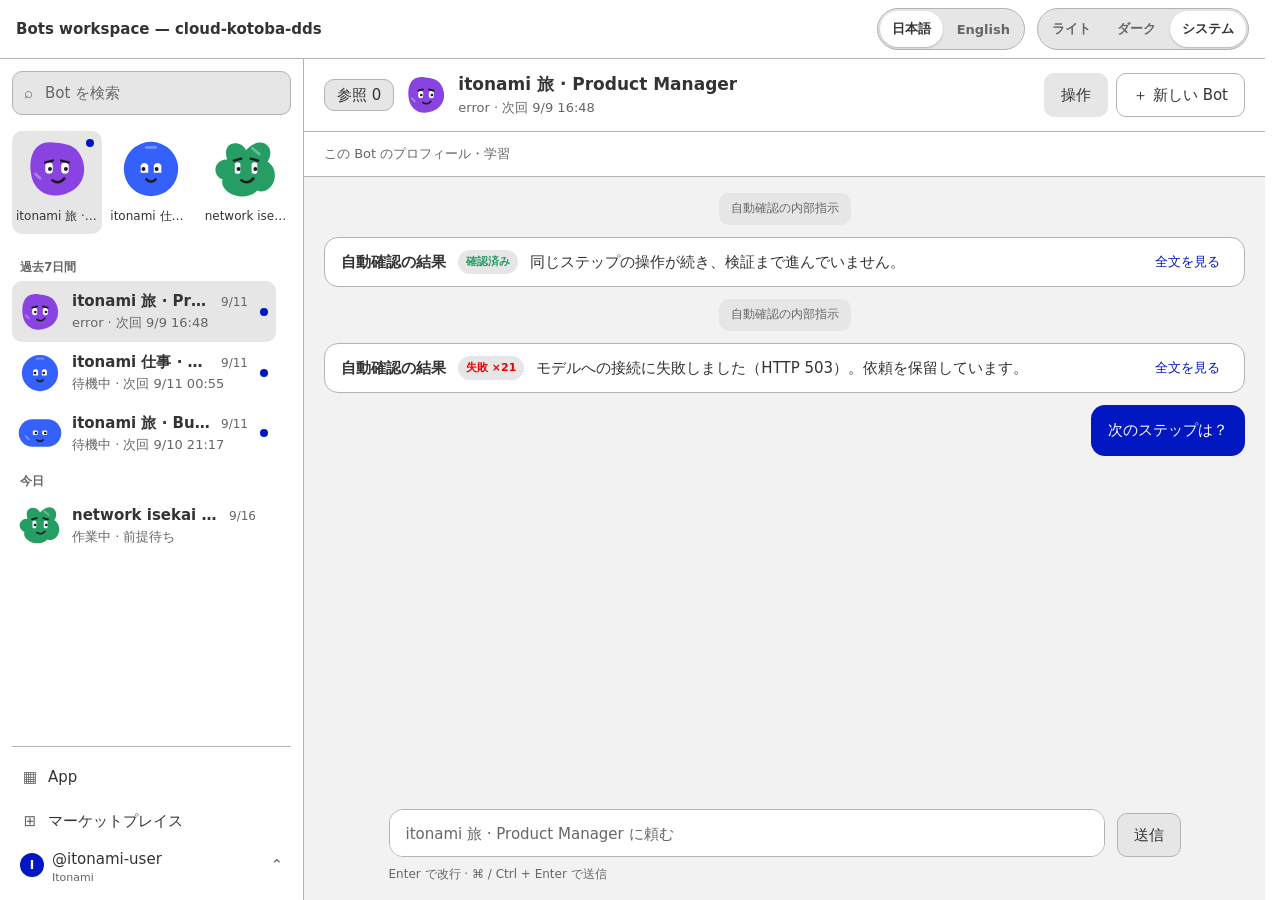
==== commit a6285dc5: "interaction components 0.2.0: the composer and the thread runtimes over the bots pattern composer (c" ====
--- a/examples/bots-workspace.html
+++ b/examples/bots-workspace.html
@@ -2667,7 +2667,7 @@
 :root:root[data-theme="light"] { --color-neutral-black: var(--dds-light-neutral-black); --color-neutral-opacity-gray-100: var(--dds-light-neutral-opacity-gray-100); --color-neutral-opacity-gray-200: var(--dds-light-neutral-opacity-gray-200); --color-neutral-opacity-gray-300: var(--dds-light-neutral-opacity-gray-300); --color-neutral-opacity-gray-400: var(--dds-light-neutral-opacity-gray-400); --color-neutral-opacity-gray-420: var(--dds-light-neutral-opacity-gray-420); --color-neutral-opacity-gray-50: var(--dds-light-neutral-opacity-gray-50); --color-neutral-opacity-gray-500: var(--dds-light-neutral-opacity-gray-500); --color-neutral-opacity-gray-536: var(--dds-light-neutral-opacity-gray-536); --color-neutral-opacity-gray-600: var(--dds-light-neutral-opacity-gray-600); --color-neutral-opacity-gray-700: var(--dds-light-neutral-opacity-gray-700); --color-neutral-opacity-gray-800: var(--dds-light-neutral-opacity-gray-800); --color-neutral-opacity-gray-900: var(--dds-light-neutral-opacity-gray-900); --color-neutral-solid-gray-100: var(--dds-light-neutral-solid-gray-100); --color-neutral-solid-gray-200: var(--dds-light-neutral-solid-gray-200); --color-neutral-solid-gray-300: var(--dds-light-neutral-solid-gray-300); --color-neutral-solid-gray-400: var(--dds-light-neutral-solid-gray-400); --color-neutral-solid-gray-420: var(--dds-light-neutral-solid-gray-420); --color-neutral-solid-gray-50: var(--dds-light-neutral-solid-gray-50); --color-neutral-solid-gray-500: var(--dds-light-neutral-solid-gray-500); --color-neutral-solid-gray-536: var(--dds-light-neutral-solid-gray-536); --color-neutral-solid-gray-600: var(--dds-light-neutral-solid-gray-600); --color-neutral-solid-gray-700: var(--dds-light-neutral-solid-gray-700); --color-neutral-solid-gray-800: var(--dds-light-neutral-solid-gray-800); --color-neutral-solid-gray-900: var(--dds-light-neutral-solid-gray-900); --color-neutral-white: var(--dds-light-neutral-white); --color-primitive-blue-100: var(--dds-light-primitive-blue-100); --color-primitive-blue-1000: var(--dds-light-primitive-blue-1000); --color-primitive-blue-1100: var(--dds-light-primitive-blue-1100); --color-primitive-blue-1200: var(--dds-light-primitive-blue-1200); --color-primitive-blue-200: var(--dds-light-primitive-blue-200); --color-primitive-blue-300: var(--dds-light-primitive-blue-300); --color-primitive-blue-400: var(--dds-light-primitive-blue-400); --color-primitive-blue-50: var(--dds-light-primitive-blue-50); --color-primitive-blue-500: var(--dds-light-primitive-blue-500); --color-primitive-blue-600: var(--dds-light-primitive-blue-600); --color-primitive-blue-700: var(--dds-light-primitive-blue-700); --color-primitive-blue-800: var(--dds-light-primitive-blue-800); --color-primitive-blue-900: var(--dds-light-primitive-blue-900); --color-primitive-cyan-100: var(--dds-light-primitive-cyan-100); --color-primitive-cyan-1000: var(--dds-light-primitive-cyan-1000); --color-primitive-cyan-1100: var(--dds-light-primitive-cyan-1100); --color-primitive-cyan-1200: var(--dds-light-primitive-cyan-1200); --color-primitive-cyan-200: var(--dds-light-primitive-cyan-200); --color-primitive-cyan-300: var(--dds-light-primitive-cyan-300); --color-primitive-cyan-400: var(--dds-light-primitive-cyan-400); --color-primitive-cyan-50: var(--dds-light-primitive-cyan-50); --color-primitive-cyan-500: var(--dds-light-primitive-cyan-500); --color-primitive-cyan-600: var(--dds-light-primitive-cyan-600); --color-primitive-cyan-700: var(--dds-light-primitive-cyan-700); --color-primitive-cyan-800: var(--dds-light-primitive-cyan-800); --color-primitive-cyan-900: var(--dds-light-primitive-cyan-900); --color-primitive-green-100: var(--dds-light-primitive-green-100); --color-primitive-green-1000: var(--dds-light-primitive-green-1000); --color-primitive-green-1100: var(--dds-light-primitive-green-1100); --color-primitive-green-1200: var(--dds-light-primitive-green-1200); --color-primitive-green-200: var(--dds-light-primitive-green-200); --color-primitive-green-300: var(--dds-light-primitive-green-300); --color-primitive-green-400: var(--dds-light-primitive-green-400); --color-primitive-green-50: var(--dds-light-primitive-green-50); --color-primitive-green-500: var(--dds-light-primitive-green-500); --color-primitive-green-600: var(--dds-light-primitive-green-600); --color-primitive-green-700: var(--dds-light-primitive-green-700); --color-primitive-green-800: var(--dds-light-primitive-green-800); --color-primitive-green-900: var(--dds-light-primitive-green-900); --color-primitive-light-blue-100: var(--dds-light-primitive-light-blue-100); --color-primitive-light-blue-1000: var(--dds-light-primitive-light-blue-1000); --color-primitive-light-blue-1100: var(--dds-light-primitive-light-blue-1100); --color-primitive-light-blue-1200: var(--dds-light-primitive-light-blue-1200); --color-primitive-light-blue-200: var(--dds-light-primitive-light-blue-200); --color-primitive-light-blue-300: var(--dds-light-primitive-light-blue-300); --color-primitive-light-blue-400: var(--dds-light-primitive-light-blue-400); --color-primitive-light-blue-50: var(--dds-light-primitive-light-blue-50); --color-primitive-light-blue-500: var(--dds-light-primitive-light-blue-500); --color-primitive-light-blue-600: var(--dds-light-primitive-light-blue-600); --color-primitive-light-blue-700: var(--dds-light-primitive-light-blue-700); --color-primitive-light-blue-800: var(--dds-light-primitive-light-blue-800); --color-primitive-light-blue-900: var(--dds-light-primitive-light-blue-900); --color-primitive-lime-100: var(--dds-light-primitive-lime-100); --color-primitive-lime-1000: var(--dds-light-primitive-lime-1000); --color-primitive-lime-1100: var(--dds-light-primitive-lime-1100); --color-primitive-lime-1200: var(--dds-light-primitive-lime-1200); --color-primitive-lime-200: var(--dds-light-primitive-lime-200); --color-primitive-lime-300: var(--dds-light-primitive-lime-300); --color-primitive-lime-400: var(--dds-light-primitive-lime-400); --color-primitive-lime-50: var(--dds-light-primitive-lime-50); --color-primitive-lime-500: var(--dds-light-primitive-lime-500); --color-primitive-lime-600: var(--dds-light-primitive-lime-600); --color-primitive-lime-700: var(--dds-light-primitive-lime-700); --color-primitive-lime-800: var(--dds-light-primitive-lime-800); --color-primitive-lime-900: var(--dds-light-primitive-lime-900); --color-primitive-magenta-100: var(--dds-light-primitive-magenta-100); --color-primitive-magenta-1000: var(--dds-light-primitive-magenta-1000); --color-primitive-magenta-1100: var(--dds-light-primitive-magenta-1100); --color-primitive-magenta-1200: var(--dds-light-primitive-magenta-1200); --color-primitive-magenta-200: var(--dds-light-primitive-magenta-200); --color-primitive-magenta-300: var(--dds-light-primitive-magenta-300); --color-primitive-magenta-400: var(--dds-light-primitive-magenta-400); --color-primitive-magenta-50: var(--dds-light-primitive-magenta-50); --color-primitive-magenta-500: var(--dds-light-primitive-magenta-500); --color-primitive-magenta-600: var(--dds-light-primitive-magenta-600); --color-primitive-magenta-700: var(--dds-light-primitive-magenta-700); --color-primitive-magenta-800: var(--dds-light-primitive-magenta-800); --color-primitive-magenta-900: var(--dds-light-primitive-magenta-900); --color-primitive-orange-100: var(--dds-light-primitive-orange-100); --color-primitive-orange-1000: var(--dds-light-primitive-orange-1000); --color-primitive-orange-1100: var(--dds-light-primitive-orange-1100); --color-primitive-orange-1200: var(--dds-light-primitive-orange-1200); --color-primitive-orange-200: var(--dds-light-primitive-orange-200); --color-primitive-orange-300: var(--dds-light-primitive-orange-300); --color-primitive-orange-400: var(--dds-light-primitive-orange-400); --color-primitive-orange-50: var(--dds-light-primitive-orange-50); --color-primitive-orange-500: var(--dds-light-primitive-orange-500); --color-primitive-orange-600: var(--dds-light-primitive-orange-600); --color-primitive-orange-700: var(--dds-light-primitive-orange-700); --color-primitive-orange-800: var(--dds-light-primitive-orange-800); --color-primitive-orange-900: var(--dds-light-primitive-orange-900); --color-primitive-purple-100: var(--dds-light-primitive-purple-100); --color-primitive-purple-1000: var(--dds-light-primitive-purple-1000); --color-primitive-purple-1100: var(--dds-light-primitive-purple-1100); --color-primitive-purple-1200: var(--dds-light-primitive-purple-1200); --color-primitive-purple-200: var(--dds-light-primitive-purple-200); --color-primitive-purple-300: var(--dds-light-primitive-purple-300); --color-primitive-purple-400: var(--dds-light-primitive-purple-400); --color-primitive-purple-50: var(--dds-light-primitive-purple-50); --color-primitive-purple-500: var(--dds-light-primitive-purple-500); --color-primitive-purple-600: var(--dds-light-primitive-purple-600); --color-primitive-purple-700: var(--dds-light-primitive-purple-700); --color-primitive-purple-800: var(--dds-light-primitive-purple-800); --color-primitive-purple-900: var(--dds-light-primitive-purple-900); --color-primitive-red-100: var(--dds-light-primitive-red-100); --color-primitive-red-1000: var(--dds-light-primitive-red-1000); --color-primitive-red-1100: var(--dds-light-primitive-red-1100); --color-primitive-red-1200: var(--dds-light-primitive-red-1200); --color-primitive-red-200: var(--dds-light-primitive-red-200); --color-primitive-red-300: var(--dds-light-primitive-red-300); --color-primitive-red-400: var(--dds-light-primitive-red-400); --color-primitive-red-50: var(--dds-light-primitive-red-50); --color-primitive-red-500: var(--dds-light-primitive-red-500); --color-primitive-red-600: var(--dds-light-primitive-red-600); --color-primitive-red-700: var(--dds-light-primitive-red-700); --color-primitive-red-800: var(--dds-light-primitive-red-800); --color-primitive-red-900: var(--dds-light-primitive-red-900); --color-primitive-yellow-100: var(--dds-light-primitive-yellow-100); --color-primitive-yellow-1000: var(--dds-light-primitive-yellow-1000); --color-primitive-yellow-1100: var(--dds-light-primitive-yellow-1100); --color-primitive-yellow-1200: var(--dds-light-primitive-yellow-1200); --color-primitive-yellow-200: var(--dds-light-primitive-yellow-200); --color-primitive-yellow-300: var(--dds-light-primitive-yellow-300); --color-primitive-yellow-400: var(--dds-light-primitive-yellow-400); --color-primitive-yellow-50: var(--dds-light-primitive-yellow-50); --color-primitive-yellow-500: var(--dds-light-primitive-yellow-500); --color-primitive-yellow-600: var(--dds-light-primitive-yellow-600); --color-primitive-yellow-700: var(--dds-light-primitive-yellow-700); --color-primitive-yellow-800: var(--dds-light-primitive-yellow-800); --color-primitive-yellow-900: var(--dds-light-primitive-yellow-900); color-scheme: light; }
 @media (prefers-color-scheme: dark) { :root:root { --color-neutral-black: var(--dds-light-neutral-white); --color-neutral-opacity-gray-100: rgba(255, 255, 255, 0.1); --color-neutral-opacity-gray-200: rgba(255, 255, 255, 0.2); --color-neutral-opacity-gray-300: rgba(255, 255, 255, 0.3); --color-neutral-opacity-gray-400: rgba(255, 255, 255, 0.4); --color-neutral-opacity-gray-420: rgba(255, 255, 255, 0.42); --color-neutral-opacity-gray-50: rgba(255, 255, 255, 0.05); --color-neutral-opacity-gray-500: rgba(255, 255, 255, 0.5); --color-neutral-opacity-gray-536: rgba(255, 255, 255, 0.54); --color-neutral-opacity-gray-600: rgba(255, 255, 255, 0.6); --color-neutral-opacity-gray-700: rgba(255, 255, 255, 0.7); --color-neutral-opacity-gray-800: rgba(255, 255, 255, 0.8); --color-neutral-opacity-gray-900: rgba(255, 255, 255, 0.9); --color-neutral-solid-gray-100: var(--dds-light-neutral-solid-gray-800); --color-neutral-solid-gray-200: var(--dds-light-neutral-solid-gray-700); --color-neutral-solid-gray-300: var(--dds-light-neutral-solid-gray-600); --color-neutral-solid-gray-400: var(--dds-light-neutral-solid-gray-536); --color-neutral-solid-gray-420: var(--dds-light-neutral-solid-gray-500); --color-neutral-solid-gray-50: var(--dds-light-neutral-solid-gray-900); --color-neutral-solid-gray-500: var(--dds-light-neutral-solid-gray-420); --color-neutral-solid-gray-536: var(--dds-light-neutral-solid-gray-400); --color-neutral-solid-gray-600: var(--dds-light-neutral-solid-gray-300); --color-neutral-solid-gray-700: var(--dds-light-neutral-solid-gray-200); --color-neutral-solid-gray-800: var(--dds-light-neutral-solid-gray-100); --color-neutral-solid-gray-900: var(--dds-light-neutral-solid-gray-50); --color-neutral-white: var(--dds-light-neutral-solid-gray-900); --color-primitive-blue-100: var(--dds-light-primitive-blue-1100); --color-primitive-blue-1000: var(--dds-light-primitive-blue-200); --color-primitive-blue-1100: var(--dds-light-primitive-blue-100); --color-primitive-blue-1200: var(--dds-light-primitive-blue-50); --color-primitive-blue-200: var(--dds-light-primitive-blue-1000); --color-primitive-blue-300: var(--dds-light-primitive-blue-900); --color-primitive-blue-400: var(--dds-light-primitive-blue-800); --color-primitive-blue-50: var(--dds-light-primitive-blue-1200); --color-primitive-blue-500: var(--dds-light-primitive-blue-700); --color-primitive-blue-600: var(--dds-light-primitive-blue-600); --color-primitive-blue-700: var(--dds-light-primitive-blue-500); --color-primitive-blue-800: var(--dds-light-primitive-blue-400); --color-primitive-blue-900: var(--dds-light-primitive-blue-300); --color-primitive-cyan-100: var(--dds-light-primitive-cyan-1100); --color-primitive-cyan-1000: var(--dds-light-primitive-cyan-200); --color-primitive-cyan-1100: var(--dds-light-primitive-cyan-100); --color-primitive-cyan-1200: var(--dds-light-primitive-cyan-50); --color-primitive-cyan-200: var(--dds-light-primitive-cyan-1000); --color-primitive-cyan-300: var(--dds-light-primitive-cyan-900); --color-primitive-cyan-400: var(--dds-light-primitive-cyan-800); --color-primitive-cyan-50: var(--dds-light-primitive-cyan-1200); --color-primitive-cyan-500: var(--dds-light-primitive-cyan-700); --color-primitive-cyan-600: var(--dds-light-primitive-cyan-600); --color-primitive-cyan-700: var(--dds-light-primitive-cyan-500); --color-primitive-cyan-800: var(--dds-light-primitive-cyan-400); --color-primitive-cyan-900: var(--dds-light-primitive-cyan-300); --color-primitive-green-100: var(--dds-light-primitive-green-1100); --color-primitive-green-1000: var(--dds-light-primitive-green-200); --color-primitive-green-1100: var(--dds-light-primitive-green-100); --color-primitive-green-1200: var(--dds-light-primitive-green-50); --color-primitive-green-200: var(--dds-light-primitive-green-1000); --color-primitive-green-300: var(--dds-light-primitive-green-900); --color-primitive-green-400: var(--dds-light-primitive-green-800); --color-primitive-green-50: var(--dds-light-primitive-green-1200); --color-primitive-green-500: var(--dds-light-primitive-green-700); --color-primitive-green-600: var(--dds-light-primitive-green-600); --color-primitive-green-700: var(--dds-light-primitive-green-500); --color-primitive-green-800: var(--dds-light-primitive-green-400); --color-primitive-green-900: var(--dds-light-primitive-green-300); --color-primitive-light-blue-100: var(--dds-light-primitive-light-blue-1100); --color-primitive-light-blue-1000: var(--dds-light-primitive-light-blue-200); --color-primitive-light-blue-1100: var(--dds-light-primitive-light-blue-100); --color-primitive-light-blue-1200: var(--dds-light-primitive-light-blue-50); --color-primitive-light-blue-200: var(--dds-light-primitive-light-blue-1000); --color-primitive-light-blue-300: var(--dds-light-primitive-light-blue-900); --color-primitive-light-blue-400: var(--dds-light-primitive-light-blue-800); --color-primitive-light-blue-50: var(--dds-light-primitive-light-blue-1200); --color-primitive-light-blue-500: var(--dds-light-primitive-light-blue-700); --color-primitive-light-blue-600: var(--dds-light-primitive-light-blue-600); --color-primitive-light-blue-700: var(--dds-light-primitive-light-blue-500); --color-primitive-light-blue-800: var(--dds-light-primitive-light-blue-400); --color-primitive-light-blue-900: var(--dds-light-primitive-light-blue-300); --color-primitive-lime-100: var(--dds-light-primitive-lime-1100); --color-primitive-lime-1000: var(--dds-light-primitive-lime-200); --color-primitive-lime-1100: var(--dds-light-primitive-lime-100); --color-primitive-lime-1200: var(--dds-light-primitive-lime-50); --color-primitive-lime-200: var(--dds-light-primitive-lime-1000); --color-primitive-lime-300: var(--dds-light-primitive-lime-900); --color-primitive-lime-400: var(--dds-light-primitive-lime-800); --color-primitive-lime-50: var(--dds-light-primitive-lime-1200); --color-primitive-lime-500: var(--dds-light-primitive-lime-700); --color-primitive-lime-600: var(--dds-light-primitive-lime-600); --color-primitive-lime-700: var(--dds-light-primitive-lime-500); --color-primitive-lime-800: var(--dds-light-primitive-lime-400); --color-primitive-lime-900: var(--dds-light-primitive-lime-300); --color-primitive-magenta-100: var(--dds-light-primitive-magenta-1100); --color-primitive-magenta-1000: var(--dds-light-primitive-magenta-200); --color-primitive-magenta-1100: var(--dds-light-primitive-magenta-100); --color-primitive-magenta-1200: var(--dds-light-primitive-magenta-50); --color-primitive-magenta-200: var(--dds-light-primitive-magenta-1000); --color-primitive-magenta-300: var(--dds-light-primitive-magenta-900); --color-primitive-magenta-400: var(--dds-light-primitive-magenta-800); --color-primitive-magenta-50: var(--dds-light-primitive-magenta-1200); --color-primitive-magenta-500: var(--dds-light-primitive-magenta-700); --color-primitive-magenta-600: var(--dds-light-primitive-magenta-600); --color-primitive-magenta-700: var(--dds-light-primitive-magenta-500); --color-primitive-magenta-800: var(--dds-light-primitive-magenta-400); --color-primitive-magenta-900: var(--dds-light-primitive-magenta-300); --color-primitive-orange-100: var(--dds-light-primitive-orange-1100); --color-primitive-orange-1000: var(--dds-light-primitive-orange-200); --color-primitive-orange-1100: var(--dds-light-primitive-orange-100); --color-primitive-orange-1200: var(--dds-light-primitive-orange-50); --color-primitive-orange-200: var(--dds-light-primitive-orange-1000); --color-primitive-orange-300: var(--dds-light-primitive-orange-900); --color-primitive-orange-400: var(--dds-light-primitive-orange-800); --color-primitive-orange-50: var(--dds-light-primitive-orange-1200); --color-primitive-orange-500: var(--dds-light-primitive-orange-700); --color-primitive-orange-600: var(--dds-light-primitive-orange-600); --color-primitive-orange-700: var(--dds-light-primitive-orange-500); --color-primitive-orange-800: var(--dds-light-primitive-orange-400); --color-primitive-orange-900: var(--dds-light-primitive-orange-300); --color-primitive-purple-100: var(--dds-light-primitive-purple-1100); --color-primitive-purple-1000: var(--dds-light-primitive-purple-200); --color-primitive-purple-1100: var(--dds-light-primitive-purple-100); --color-primitive-purple-1200: var(--dds-light-primitive-purple-50); --color-primitive-purple-200: var(--dds-light-primitive-purple-1000); --color-primitive-purple-300: var(--dds-light-primitive-purple-900); --color-primitive-purple-400: var(--dds-light-primitive-purple-800); --color-primitive-purple-50: var(--dds-light-primitive-purple-1200); --color-primitive-purple-500: var(--dds-light-primitive-purple-700); --color-primitive-purple-600: var(--dds-light-primitive-purple-600); --color-primitive-purple-700: var(--dds-light-primitive-purple-500); --color-primitive-purple-800: var(--dds-light-primitive-purple-400); --color-primitive-purple-900: var(--dds-light-primitive-purple-300); --color-primitive-red-100: var(--dds-light-primitive-red-1100); --color-primitive-red-1000: var(--dds-light-primitive-red-200); --color-primitive-red-1100: var(--dds-light-primitive-red-100); --color-primitive-red-1200: var(--dds-light-primitive-red-50); --color-primitive-red-200: var(--dds-light-primitive-red-1000); --color-primitive-red-300: var(--dds-light-primitive-red-900); --color-primitive-red-400: var(--dds-light-primitive-red-800); --color-primitive-red-50: var(--dds-light-primitive-red-1200); --color-primitive-red-500: var(--dds-light-primitive-red-700); --color-primitive-red-600: var(--dds-light-primitive-red-600); --color-primitive-red-700: var(--dds-light-primitive-red-500); --color-primitive-red-800: var(--dds-light-primitive-red-400); --color-primitive-red-900: var(--dds-light-primitive-red-300); --color-primitive-yellow-100: var(--dds-light-primitive-yellow-1100); --color-primitive-yellow-1000: var(--dds-light-primitive-yellow-200); --color-primitive-yellow-1100: var(--dds-light-primitive-yellow-100); --color-primitive-yellow-1200: var(--dds-light-primitive-yellow-50); --color-primitive-yellow-200: var(--dds-light-primitive-yellow-1000); --color-primitive-yellow-300: var(--dds-light-primitive-yellow-900); --color-primitive-yellow-400: var(--dds-light-primitive-yellow-800); --color-primitive-yellow-50: var(--dds-light-primitive-yellow-1200); --color-primitive-yellow-500: var(--dds-light-primitive-yellow-700); --color-primitive-yellow-600: var(--dds-light-primitive-yellow-600); --color-primitive-yellow-700: var(--dds-light-primitive-yellow-500); --color-primitive-yellow-800: var(--dds-light-primitive-yellow-400); --color-primitive-yellow-900: var(--dds-light-primitive-yellow-300); color-scheme: dark; } }
 :root { --hig-breakpoint-md: 960px; --hig-breakpoint-sm: 640px; --hig-breakpoint-xs: 480px; --hig-color-label: var(--color-neutral-solid-gray-800); --hig-color-opaque-separator: var(--color-neutral-solid-gray-300); --hig-color-placeholder-text: var(--color-neutral-solid-gray-500); --hig-color-quaternary-label: var(--color-neutral-solid-gray-420); --hig-color-quaternary-system-fill: var(--color-neutral-solid-gray-100); --hig-color-secondary-label: var(--color-neutral-solid-gray-600); --hig-color-secondary-system-background: var(--color-neutral-solid-gray-50); --hig-color-secondary-system-fill: var(--color-neutral-solid-gray-200); --hig-color-secondary-system-grouped-background: var(--color-neutral-white); --hig-color-separator: var(--color-neutral-solid-gray-300); --hig-color-system-background: var(--color-neutral-white); --hig-color-system-fill: var(--color-neutral-solid-gray-200); --hig-color-system-grouped-background: var(--color-neutral-solid-gray-50); --hig-color-tertiary-label: var(--color-neutral-solid-gray-500); --hig-color-tertiary-system-background: var(--color-neutral-solid-gray-50); --hig-color-tertiary-system-fill: var(--color-neutral-solid-gray-100); --hig-color-tertiary-system-grouped-background: var(--color-neutral-solid-gray-50); --hig-color-tint: var(--color-key-900); --hig-font-display: var(--font-family-sans); --hig-font-mono: var(--font-family-mono); --hig-font-text: var(--font-family-sans); --hig-hairline: var(--color-neutral-solid-gray-300); --hig-motion-panel: 240ms; --hig-motion-press: 100ms; --hig-motion-reveal: 180ms; --hig-palette-blue: var(--color-key-900); --hig-palette-brown: var(--color-primitive-orange-1000); --hig-palette-cyan: var(--color-primitive-cyan-700); --hig-palette-gray: var(--color-neutral-solid-gray-500); --hig-palette-gray2: var(--color-neutral-solid-gray-420); --hig-palette-gray3: var(--color-neutral-solid-gray-300); --hig-palette-gray4: var(--color-neutral-solid-gray-200); --hig-palette-gray5: var(--color-neutral-solid-gray-100); --hig-palette-gray6: var(--color-neutral-solid-gray-50); --hig-palette-green: var(--color-primitive-green-700); --hig-palette-indigo: var(--color-primitive-purple-600); --hig-palette-mint: var(--color-primitive-cyan-400); --hig-palette-orange: var(--color-primitive-orange-800); --hig-palette-pink: var(--color-primitive-magenta-700); --hig-palette-purple: var(--color-primitive-purple-700); --hig-palette-red: var(--color-primitive-red-800); --hig-palette-teal: var(--color-primitive-cyan-600); --hig-palette-yellow: var(--color-primitive-yellow-700); --hig-radius-capsule: 999px; --hig-radius-large: calc(20 / 16 * 1rem); --hig-radius-lg: calc(20 / 16 * 1rem); --hig-radius-md: calc(14 / 16 * 1rem); --hig-radius-sm: calc(10 / 16 * 1rem); --hig-radius-xl: calc(28 / 16 * 1rem); --hig-radius-xs: calc(6 / 16 * 1rem); --hig-spacing-1: calc(4 / 16 * 1rem); --hig-spacing-10: calc(64 / 16 * 1rem); --hig-spacing-2: calc(8 / 16 * 1rem); --hig-spacing-3: calc(12 / 16 * 1rem); --hig-spacing-4: calc(16 / 16 * 1rem); --hig-spacing-5: calc(20 / 16 * 1rem); --hig-spacing-6: calc(24 / 16 * 1rem); --hig-spacing-7: calc(32 / 16 * 1rem); --hig-spacing-8: calc(40 / 16 * 1rem); --hig-spacing-9: calc(48 / 16 * 1rem); --hig-spacing-content-margin: calc(16 / 16 * 1rem); --hig-text-body-font-family: var(--hig-font-text); --hig-text-body-font-size: calc(17 / 16 * 1rem); --hig-text-body-font-weight: 400; --hig-text-body-line-height: calc(22 / 16 * 1rem); --hig-text-callout-font-family: var(--hig-font-text); --hig-text-callout-font-size: calc(16 / 16 * 1rem); --hig-text-callout-font-weight: 400; --hig-text-callout-line-height: calc(21 / 16 * 1rem); --hig-text-caption1-font-family: var(--hig-font-text); --hig-text-caption1-font-size: calc(12 / 16 * 1rem); --hig-text-caption1-font-weight: 400; --hig-text-caption1-line-height: calc(16 / 16 * 1rem); --hig-text-caption2-font-family: var(--hig-font-text); --hig-text-caption2-font-size: calc(11 / 16 * 1rem); --hig-text-caption2-font-weight: 400; --hig-text-caption2-line-height: calc(13 / 16 * 1rem); --hig-text-display1-font-family: var(--hig-font-display); --hig-text-display1-font-size: clamp(25px, 3.125vw + 5px, 40px); --hig-text-display1-font-weight: 700; --hig-text-display1-letter-spacing: -0.01em; --hig-text-display1-line-height: calc(1em + 4px); --hig-text-display2-font-family: var(--hig-font-display); --hig-text-display2-font-size: clamp(30px, 3.75vw + 6px, 48px); --hig-text-display2-font-weight: 700; --hig-text-display2-letter-spacing: -0.015em; --hig-text-display2-line-height: calc(1em + 4px); --hig-text-display3-font-family: var(--hig-font-display); --hig-text-display3-font-size: clamp(40px, 5vw + 8px, 64px); --hig-text-display3-font-weight: 700; --hig-text-display3-letter-spacing: -0.02em; --hig-text-display3-line-height: calc(1em + 4px); --hig-text-footnote-font-family: var(--hig-font-text); --hig-text-footnote-font-size: calc(13 / 16 * 1rem); --hig-text-footnote-font-weight: 400; --hig-text-footnote-line-height: calc(18 / 16 * 1rem); --hig-text-headline-font-family: var(--hig-font-text); --hig-text-headline-font-size: calc(17 / 16 * 1rem); --hig-text-headline-font-weight: 600; --hig-text-headline-line-height: calc(22 / 16 * 1rem); --hig-text-large-title-font-family: var(--hig-font-display); --hig-text-large-title-font-size: calc(34 / 16 * 1rem); --hig-text-large-title-font-weight: 400; --hig-text-large-title-line-height: calc(41 / 16 * 1rem); --hig-text-subheadline-font-family: var(--hig-font-text); --hig-text-subheadline-font-size: calc(15 / 16 * 1rem); --hig-text-subheadline-font-weight: 400; --hig-text-subheadline-line-height: calc(20 / 16 * 1rem); --hig-text-title1-font-family: var(--hig-font-display); --hig-text-title1-font-size: calc(28 / 16 * 1rem); --hig-text-title1-font-weight: 400; --hig-text-title1-line-height: calc(34 / 16 * 1rem); --hig-text-title2-font-family: var(--hig-font-display); --hig-text-title2-font-size: calc(22 / 16 * 1rem); --hig-text-title2-font-weight: 400; --hig-text-title2-line-height: calc(28 / 16 * 1rem); --hig-text-title3-font-family: var(--hig-font-display); --hig-text-title3-font-size: calc(20 / 16 * 1rem); --hig-text-title3-font-weight: 400; --hig-text-title3-line-height: calc(25 / 16 * 1rem); --hig-z-float: 40; --hig-z-modal: 60; --hig-z-raised: 1; --hig-z-sticky: 20; --hig-z-toast: 80; }
-:root{--ck-surface-ground:light-dark(var(--hig-color-system-grouped-background),color-mix(in srgb,var(--dds-light-neutral-solid-gray-900) 70%,var(--dds-light-neutral-black)));--ck-surface-raised:light-dark(var(--hig-color-system-background),var(--dds-light-neutral-solid-gray-900));--ck-surface-hover:light-dark(var(--hig-color-quaternary-system-fill),color-mix(in srgb,var(--dds-light-neutral-solid-gray-900) 60%,var(--dds-light-neutral-solid-gray-800)));--ck-surface-border:light-dark(var(--hig-color-separator),color-mix(in srgb,var(--dds-light-neutral-solid-gray-900) 45%,var(--dds-light-neutral-solid-gray-800)));--ck-text:var(--hig-color-label);--ck-text-muted:var(--hig-color-secondary-label);--ck-accent:var(--hig-color-tint);--ck-danger:var(--color-semantic-error-1);--ck-success:var(--color-semantic-success-1);--ck-warning:var(--color-semantic-warning-orange-1);--ck-radius-sm:var(--hig-radius-sm);--ck-radius-md:var(--hig-radius-md);--ck-radius-lg:var(--hig-radius-lg);--ck-radius-pill:var(--hig-radius-capsule);--ck-layer-top:var(--hig-z-sticky,20);--ck-layer-float:var(--hig-z-float,40);--ck-shadow-float:0 0.5rem 1.5rem color-mix(in srgb,var(--ck-surface-border) 60%,transparent);--ck-motion:var(--hig-motion-reveal,180ms);}@media(prefers-reduced-motion:reduce){:root{--ck-motion:0s}}
+:root{--ck-surface-ground:light-dark(var(--hig-color-system-grouped-background),color-mix(in srgb,var(--dds-light-neutral-solid-gray-900) 70%,var(--dds-light-neutral-black)));--ck-surface-raised:light-dark(var(--hig-color-system-background),var(--dds-light-neutral-solid-gray-900));--ck-surface-hover:light-dark(var(--hig-color-quaternary-system-fill),color-mix(in srgb,var(--dds-light-neutral-solid-gray-900) 60%,var(--dds-light-neutral-solid-gray-800)));--ck-surface-border:light-dark(var(--hig-color-separator),color-mix(in srgb,var(--dds-light-neutral-solid-gray-900) 45%,var(--dds-light-neutral-solid-gray-800)));--ck-surface-accent:light-dark(var(--color-key-50),color-mix(in srgb,var(--hig-color-tint) 24%,var(--dds-light-neutral-solid-gray-900)));--ck-text:var(--hig-color-label);--ck-text-muted:var(--hig-color-secondary-label);--ck-accent:var(--hig-color-tint);--ck-danger:var(--color-semantic-error-1);--ck-success:var(--color-semantic-success-1);--ck-warning:var(--color-semantic-warning-orange-1);--ck-radius-sm:var(--hig-radius-sm);--ck-radius-md:var(--hig-radius-md);--ck-radius-lg:var(--hig-radius-lg);--ck-radius-pill:var(--hig-radius-capsule);--ck-layer-top:var(--hig-z-sticky,20);--ck-layer-float:var(--hig-z-float,40);--ck-shadow-float:0 0.5rem 1.5rem color-mix(in srgb,var(--ck-surface-border) 60%,transparent);--ck-composer-max-height:12rem;--ck-motion:var(--hig-motion-reveal,180ms);}@media(prefers-reduced-motion:reduce){:root{--ck-motion:0s}}
 [data-behavior] [hidden]{display:none!important}
 [data-behavior=menu]{position:relative}
 [data-menu-popup][data-chrome=float]{position:absolute;inset-inline-end:0;top:calc(100% + var(--hig-spacing-1,calc(4 / 16 * 1rem)));z-index:var(--hig-z-float,40);min-inline-size:13rem;max-inline-size:min(24rem,calc(100vw - 2rem));box-sizing:border-box}
@@ -2727,8 +2727,10 @@
 @media(forced-colors:active){.ck-bot__body{fill:Canvas;stroke:CanvasText;stroke-width:2}.ck-bot__white{fill:CanvasText}.ck-bot__pupil{fill:Canvas}.ck-bot__mouth,.ck-bot__rest-eyes,.ck-bot__brows{stroke:CanvasText}}
 
 .ck-topbar[data-chrome=top]{position:sticky;top:0;z-index:var(--hig-z-sticky,20);display:flex;flex-wrap:wrap;align-items:center;justify-content:space-between;gap:var(--hig-spacing-3);min-height:3rem;padding:var(--hig-spacing-2) var(--hig-spacing-5);border-block-end:1px solid var(--hig-color-separator);background:var(--hig-color-system-background)}.ck-topbar__section{display:flex;align-items:center;gap:var(--hig-spacing-2);font-weight:700;min-inline-size:0}.ck-topbar__group{color:var(--hig-color-secondary-label)}.ck-topbar__sep{margin:0 var(--hig-spacing-2);color:var(--hig-color-secondary-label)}.ck-topbar__actions{display:flex;align-items:center;gap:var(--hig-spacing-2);flex-wrap:wrap}.ck-account{position:relative;inline-size:100%}.ck-account [hidden]{display:none!important}.ck-account__session{inline-size:100%}.ck-account__chip{display:flex;align-items:center;justify-content:flex-start;gap:var(--hig-spacing-2);inline-size:100%;min-height:2.25rem;padding:var(--hig-spacing-1) var(--hig-spacing-2);border-radius:var(--hig-radius-xs,6px);color:var(--hig-color-label);font:inherit;font-size:var(--hig-text-subheadline-font-size);font-weight:600;line-height:1.25;background:none;border:none;cursor:pointer;text-align:start;box-sizing:border-box}.ck-account__chip:hover{background:var(--hig-color-system-background)}.ck-account__chip:focus-visible{outline:2px solid var(--hig-color-tint);outline-offset:2px}.ck-account__avatar{flex:none;inline-size:1.5rem;block-size:1.5rem;display:grid;place-items:center;border-radius:var(--hig-radius-capsule,999px);background:var(--hig-color-tint);color:var(--hig-color-system-background);font-size:var(--hig-text-caption1-font-size);font-weight:700}.ck-account__name{display:grid;min-inline-size:0}.ck-account__name span{overflow:hidden;text-overflow:ellipsis;white-space:nowrap}.ck-account__ws{font-size:var(--hig-text-caption2-font-size);font-weight:400;line-height:1.2;color:var(--hig-color-secondary-label)}.ck-account__caret{margin-inline-start:auto;color:var(--hig-color-secondary-label);transition:transform var(--hig-motion-press,100ms)}.ck-account__chip[aria-expanded=true] .ck-account__caret{transform:rotate(180deg)}.ck-account__menu[data-chrome=float]{inset-inline:0;display:grid;gap:2px;padding:var(--hig-spacing-2);border:1px solid var(--hig-color-separator);border-radius:var(--hig-radius-md,12px);background:var(--hig-color-system-background);box-shadow:0 8px 24px rgb(0 0 0 / 16%)}.ck-account__item{display:flex;align-items:center;min-height:2.5rem;padding:var(--hig-spacing-2) var(--hig-spacing-3);border-radius:var(--hig-radius-sm,8px);color:var(--hig-color-label);font:inherit;font-size:var(--hig-text-subheadline-font-size);font-weight:600;text-decoration:none;white-space:nowrap;background:none;border:none;cursor:pointer;inline-size:100%;text-align:start;box-sizing:border-box}.ck-account__item:hover{background:var(--hig-color-secondary-system-background)}.ck-account__item:focus-visible{outline:2px solid var(--hig-color-tint);outline-offset:-2px}@media(max-width:64rem){.ck-account--rail[data-menu-placement=up] [data-menu-popup][data-chrome=float]{top:calc(100% + var(--hig-spacing-1));inset-block-end:auto;inset-inline:auto 0;min-inline-size:13rem}}
-.ck-bots{--ck-bots-ground:var(--ck-surface-ground);--ck-bots-raised:var(--ck-surface-raised);--ck-bots-hover:var(--ck-surface-hover);--ck-bots-border:var(--ck-surface-border);--ck-bots-text:var(--ck-text);--ck-bots-muted:var(--ck-text-muted);--ck-bots-accent:var(--ck-accent);--ck-bots-radius:var(--ck-radius-sm);--ck-bots-radius-lg:var(--ck-radius-md);--ck-bots-radius-pill:var(--ck-radius-pill);--ck-bots-rail-width:19rem;display:grid;grid-template-columns:var(--ck-bots-rail-width) minmax(0,1fr);height:100%;min-height:0;color:var(--ck-bots-text);background:var(--ck-bots-ground);font-size:var(--hig-text-subheadline-font-size);line-height:1.6}.ck-bots *{box-sizing:border-box}.ck-bots button,.ck-bots input,.ck-bots textarea{font:inherit;color:inherit}.ck-bots :focus-visible{outline:2px solid var(--ck-bots-accent);outline-offset:2px}.ck-bots__rail{display:flex;flex-direction:column;min-height:0;gap:var(--hig-spacing-2);padding:var(--hig-spacing-3);background:var(--ck-bots-raised);border-inline-end:1px solid var(--ck-bots-border)}.ck-bots__search{position:relative;flex:none}.ck-bots__search-mark{position:absolute;inset-inline-start:var(--hig-spacing-3);top:50%;transform:translateY(-50%);color:var(--ck-bots-muted);pointer-events:none}.ck-bots__search-input{width:100%;min-height:2.75rem;padding:var(--hig-spacing-2) var(--hig-spacing-3) var(--hig-spacing-2) var(--hig-spacing-7);border:1px solid var(--ck-bots-border);border-radius:var(--ck-bots-radius);background:var(--ck-bots-hover);color:var(--ck-bots-text)}.ck-bots__search-input::placeholder{color:var(--ck-bots-muted)}.ck-bots__list{flex:1;min-height:0;overflow:auto;overscroll-behavior:contain;scrollbar-gutter:stable}.ck-bots__group{list-style:none;margin:0;padding:0}.ck-bots__group-label{position:sticky;top:0;z-index:1;margin:0;padding:var(--hig-spacing-2) var(--hig-spacing-2) var(--hig-spacing-1);background:var(--ck-bots-raised);color:var(--ck-bots-muted);font-size:var(--hig-text-caption1-font-size);font-weight:600}.ck-bots__row{margin:0;padding:0}.ck-bots__item{display:grid;grid-template-columns:2.5rem minmax(0,1fr) auto;align-items:center;gap:var(--hig-spacing-3);width:100%;min-height:3.5rem;padding:var(--hig-spacing-2) var(--hig-spacing-2);border:0;border-radius:var(--ck-bots-radius);background:transparent;text-align:start;cursor:pointer}.ck-bots__item:hover,.ck-bots__item.is-current{background:var(--ck-bots-hover)}.ck-bots__avatar{display:inline-flex;width:2.5rem;height:2.5rem;flex:none;align-items:center;justify-content:center;border-radius:var(--ck-bots-radius-pill)}.ck-bots__avatar>*{width:100%;height:100%}.ck-bots__copy{min-width:0}.ck-bots__headline{display:flex;align-items:baseline;gap:var(--hig-spacing-2)}.ck-bots__name{flex:1;min-width:0;overflow:hidden;text-overflow:ellipsis;white-space:nowrap;font-weight:700}.ck-bots__time{flex:none;color:var(--ck-bots-muted);font-size:var(--hig-text-caption1-font-size);font-variant-numeric:tabular-nums}.ck-bots__meta{display:block;overflow:hidden;text-overflow:ellipsis;white-space:nowrap;color:var(--ck-bots-muted);font-size:var(--hig-text-footnote-font-size)}.ck-bots__dot{width:.5rem;height:.5rem;border-radius:var(--ck-bots-radius-pill);background:var(--ck-bots-accent)}.ck-bots__pinned{list-style:none;display:grid;grid-template-columns:repeat(3,minmax(0,1fr));gap:var(--hig-spacing-1);margin:0;padding:var(--hig-spacing-2) 0;max-height:13rem;overflow:auto;flex:none}.ck-bots__pinned[hidden]{display:none}.ck-bots__pinned .ck-bots__item{display:flex;flex-direction:column;align-items:center;gap:var(--hig-spacing-2);position:relative;padding:var(--hig-spacing-2) var(--hig-spacing-1);text-align:center}.ck-bots__pinned .ck-bots__avatar{width:3.75rem;height:3.75rem}.ck-bots__pinned .ck-bots__copy{width:100%}.ck-bots__pinned .ck-bots__headline{justify-content:center}.ck-bots__pinned .ck-bots__name{flex:none;max-width:100%;font-size:var(--hig-text-caption1-font-size);font-weight:500}.ck-bots__pinned .ck-bots__time,.ck-bots__pinned .ck-bots__meta{display:none}.ck-bots__pinned .ck-bots__dot{position:absolute;top:var(--hig-spacing-2);right:var(--hig-spacing-2)}.ck-bots__launcher{flex:none;margin-top:auto;padding-top:var(--hig-spacing-2);border-top:1px solid var(--ck-bots-border)}.ck-bots__launch{display:flex;align-items:center;gap:var(--hig-spacing-2);min-height:2.75rem;padding-inline:var(--hig-spacing-2);border-radius:var(--ck-bots-radius);color:inherit;text-decoration:none}.ck-bots__launch:hover{background:var(--ck-bots-hover)}.ck-bots__launch-mark{width:1.25rem;text-align:center;color:var(--ck-bots-muted)}.ck-bots__main{display:flex;flex-direction:column;min-height:0;min-width:0;background:var(--ck-bots-ground)}.ck-bots__titlebar{display:flex;flex-wrap:wrap;align-items:center;gap:var(--hig-spacing-3);min-height:4rem;padding:var(--hig-spacing-3) var(--hig-spacing-5);background:var(--ck-bots-raised);border-bottom:1px solid var(--ck-bots-border)}.ck-bots__refs{flex:none}.ck-bots__identity{display:flex;align-items:center;gap:var(--hig-spacing-3);flex:1;min-width:0}.ck-bots__title-copy{min-width:0}.ck-bots__title-name{margin:0;overflow:hidden;text-overflow:ellipsis;white-space:nowrap;font-size:var(--hig-text-headline-font-size);font-weight:700}.ck-bots__title-status{margin:0;overflow:hidden;text-overflow:ellipsis;white-space:nowrap;color:var(--ck-bots-muted);font-size:var(--hig-text-footnote-font-size)}.ck-bots__actions{display:flex;align-items:center;gap:var(--hig-spacing-2);flex:none;margin-inline-start:auto}.ck-bots__chip{display:inline-flex;align-items:center;min-height:2rem;padding:0 var(--hig-spacing-3);border:1px solid var(--ck-bots-border);border-radius:var(--ck-bots-radius);background:var(--ck-bots-hover);font-size:var(--hig-text-footnote-font-size);font-weight:600;white-space:nowrap}button.ck-bots__chip{cursor:pointer}.ck-bots__action{min-height:2.75rem;padding:0 var(--hig-spacing-4);border:1px solid transparent;border-radius:var(--ck-bots-radius);background:var(--ck-bots-hover);font-weight:600;cursor:pointer;white-space:nowrap}.ck-bots__action--primary{background:var(--ck-bots-raised);border-color:var(--ck-bots-border)}.ck-bots__action:hover{border-color:var(--ck-bots-border)}.ck-bots__disclosure{flex:none;padding:0 var(--hig-spacing-5);border-bottom:1px solid var(--ck-bots-border);background:var(--ck-bots-raised)}.ck-bots__disclosure-summary{min-height:2.75rem;display:flex;align-items:center;gap:var(--hig-spacing-2);color:var(--ck-bots-muted);cursor:pointer;font-size:var(--hig-text-footnote-font-size)}.ck-bots__disclosure>:not(summary){padding-bottom:var(--hig-spacing-3)}.ck-bots__feed{flex:1;min-height:0;overflow:auto;overscroll-behavior:contain;padding:var(--hig-spacing-4) var(--hig-spacing-5);display:flex;flex-direction:column;gap:var(--hig-spacing-3)}.ck-bots__note{margin:0;text-align:center}.ck-bots__note>*{display:inline-flex;align-items:center;min-height:2rem;padding:0 var(--hig-spacing-3);border-radius:var(--ck-bots-radius);background:var(--ck-bots-hover);color:var(--ck-bots-muted);font-size:var(--hig-text-caption1-font-size)}.ck-bots__card{display:flex;flex-wrap:wrap;align-items:center;gap:var(--hig-spacing-2) var(--hig-spacing-3);padding:var(--hig-spacing-3) var(--hig-spacing-4);border:1px solid var(--ck-bots-border);border-radius:var(--ck-bots-radius-lg);background:var(--ck-bots-raised)}.ck-bots__card-title{margin:0;flex:none;font-size:var(--hig-text-subheadline-font-size);font-weight:700}.ck-bots__tag{display:inline-flex;align-items:center;min-height:1.5rem;padding:0 var(--hig-spacing-2);border-radius:var(--ck-bots-radius-pill);background:var(--ck-bots-hover);font-size:var(--hig-text-caption2-font-size);font-weight:600;white-space:nowrap}.ck-bots__tag[data-state=ok]{color:var(--color-semantic-success-1)}.ck-bots__tag[data-state=error]{color:var(--color-semantic-error-1)}.ck-bots__tag[data-state=warn]{color:var(--color-semantic-warning-orange-1)}.ck-bots__card-summary{flex:1 1 12rem;min-width:0;margin:0;overflow:hidden;text-overflow:ellipsis;white-space:nowrap}.ck-bots__card-more{flex:none;margin-inline-start:auto;font-size:var(--hig-text-footnote-font-size)}.ck-bots__card-more>*{color:var(--ck-bots-accent);background:transparent;border:0;padding:var(--hig-spacing-2);min-height:2.75rem;cursor:pointer;text-decoration:none}.ck-bots__bubble{max-width:46rem;padding:var(--hig-spacing-3) var(--hig-spacing-4);border:1px solid var(--ck-bots-border);border-radius:var(--ck-bots-radius-lg);background:var(--ck-bots-raised);white-space:pre-wrap;overflow-wrap:anywhere;line-height:1.7}.ck-bots__bubble[data-role=person]{margin-inline-start:auto;background:var(--ck-bots-accent);color:var(--hig-color-system-background);border-color:transparent}.ck-bots__composer{flex:none;display:grid;grid-template-columns:minmax(0,1fr) auto;gap:var(--hig-spacing-2) var(--hig-spacing-3);align-items:end;width:min(100%,52rem);margin-inline:auto;padding:var(--hig-spacing-3) var(--hig-spacing-5) max(var(--hig-spacing-4),env(safe-area-inset-bottom))}.ck-bots__prompt{grid-column:1;width:100%;min-height:5rem;max-height:40dvh;padding:var(--hig-spacing-3) var(--hig-spacing-4);border:1px solid var(--ck-bots-border);border-radius:var(--ck-bots-radius-lg);background:var(--ck-bots-raised);resize:vertical}.ck-bots__prompt::placeholder{color:var(--ck-bots-muted)}.ck-bots__send{grid-column:2;min-height:2.75rem;padding:0 var(--hig-spacing-4);border:1px solid var(--ck-bots-border);border-radius:var(--ck-bots-radius);background:var(--ck-bots-hover);font-weight:600;cursor:pointer;white-space:nowrap}.ck-bots__send:disabled{color:var(--ck-bots-muted);cursor:default}.ck-bots__hint{grid-column:1/-1;margin:0;color:var(--ck-bots-muted);font-size:var(--hig-text-caption1-font-size)}.ck-bots__rail-toggle{display:none;min-height:2.75rem;padding:0 var(--hig-spacing-3);border:1px solid var(--ck-bots-border);border-radius:var(--ck-bots-radius);background:var(--ck-bots-hover);cursor:pointer}@media(min-width:48rem){.ck-bots--fixed-rail{display:block}.ck-bots--fixed-rail>.ck-bots__rail{position:fixed;inset:0 auto 0 0;width:var(--ck-bots-rail-width);z-index:41}.ck-bots--fixed-rail>.ck-bots__main{margin-inline-start:var(--ck-bots-rail-width);height:100%}}@media(max-width:47.99rem){.ck-bots{grid-template-columns:minmax(0,1fr)}.ck-bots__rail{display:none}.ck-bots.show-rail>.ck-bots__rail{display:flex}.ck-bots.show-rail>.ck-bots__main{display:none}.ck-bots__rail-toggle{display:inline-flex;align-items:center}.ck-bots__titlebar{padding:var(--hig-spacing-2) var(--hig-spacing-3);min-height:3.5rem}.ck-bots__title-name{font-size:var(--hig-text-subheadline-font-size)}.ck-bots__actions{gap:var(--hig-spacing-1)}.ck-bots__feed{padding:var(--hig-spacing-3)}.ck-bots__composer{padding:var(--hig-spacing-2) var(--hig-spacing-3) max(var(--hig-spacing-3),env(safe-area-inset-bottom))}.ck-bots__hint{display:none}.ck-bots__card-summary{white-space:normal;flex-basis:100%}}@media(max-width:30rem){.ck-bots__item{grid-template-columns:2.25rem minmax(0,1fr) auto;min-height:3.25rem}.ck-bots__avatar{width:2.25rem;height:2.25rem}.ck-bots__actions{flex-wrap:wrap;margin-inline-start:0;width:100%}.ck-bots__prompt{min-height:4rem}.ck-bots__send{min-width:4rem}}@media(prefers-reduced-motion:reduce){.ck-bots *{transition:none;animation:none}}
-body{margin:0;height:100dvh;display:flex;flex-direction:column;font-family:system-ui,sans-serif;color:var(--hig-color-label);background:var(--hig-color-system-background)}.ex-top{display:flex;align-items:center;justify-content:space-between;gap:var(--hig-spacing-3);padding:var(--hig-spacing-2) var(--hig-spacing-4);border-bottom:1px solid var(--hig-color-separator)}.ex-top h1{margin:0;font-size:var(--hig-text-subheadline-font-size)}.ex-top__switches{display:flex;align-items:center;gap:var(--hig-spacing-3);flex-wrap:wrap}#main{flex:1;min-height:0;display:flex;flex-direction:column}#bots{flex:1;min-height:0}.dads-visually-hidden{position:absolute;width:1px;height:1px;overflow:hidden;clip-path:inset(50%)}</style><script>(function(){try{var v=localStorage.getItem("kotoba-theme");if(v==='dark'||v==='light')document.documentElement.setAttribute("data-theme",v);else document.documentElement.removeAttribute("data-theme");}catch(e){}})();</script></head>
+.ck-bots{--ck-bots-ground:var(--ck-surface-ground);--ck-bots-raised:var(--ck-surface-raised);--ck-bots-hover:var(--ck-surface-hover);--ck-bots-border:var(--ck-surface-border);--ck-bots-text:var(--ck-text);--ck-bots-muted:var(--ck-text-muted);--ck-bots-accent:var(--ck-accent);--ck-bots-radius:var(--ck-radius-sm);--ck-bots-radius-lg:var(--ck-radius-md);--ck-bots-radius-pill:var(--ck-radius-pill);--ck-bots-rail-width:19rem;display:grid;grid-template-columns:var(--ck-bots-rail-width) minmax(0,1fr);height:100%;min-height:0;color:var(--ck-bots-text);background:var(--ck-bots-ground);font-size:var(--hig-text-subheadline-font-size);line-height:1.6}.ck-bots *{box-sizing:border-box}.ck-bots button,.ck-bots input,.ck-bots textarea{font:inherit;color:inherit}.ck-bots :focus-visible{outline:2px solid var(--ck-bots-accent);outline-offset:2px}.ck-bots__rail{display:flex;flex-direction:column;min-height:0;gap:var(--hig-spacing-2);padding:var(--hig-spacing-3);background:var(--ck-bots-raised);border-inline-end:1px solid var(--ck-bots-border)}.ck-bots__search{position:relative;flex:none}.ck-bots__search-mark{position:absolute;inset-inline-start:var(--hig-spacing-3);top:50%;transform:translateY(-50%);color:var(--ck-bots-muted);pointer-events:none}.ck-bots__search-input{width:100%;min-height:2.75rem;padding:var(--hig-spacing-2) var(--hig-spacing-3) var(--hig-spacing-2) var(--hig-spacing-7);border:1px solid var(--ck-bots-border);border-radius:var(--ck-bots-radius);background:var(--ck-bots-hover);color:var(--ck-bots-text)}.ck-bots__search-input::placeholder{color:var(--ck-bots-muted)}.ck-bots__list{flex:1;min-height:0;overflow:auto;overscroll-behavior:contain;scrollbar-gutter:stable}.ck-bots__group{list-style:none;margin:0;padding:0}.ck-bots__group-label{position:sticky;top:0;z-index:1;margin:0;padding:var(--hig-spacing-2) var(--hig-spacing-2) var(--hig-spacing-1);background:var(--ck-bots-raised);color:var(--ck-bots-muted);font-size:var(--hig-text-caption1-font-size);font-weight:600}.ck-bots__row{margin:0;padding:0}.ck-bots__item{display:grid;grid-template-columns:2.5rem minmax(0,1fr) auto;align-items:center;gap:var(--hig-spacing-3);width:100%;min-height:3.5rem;padding:var(--hig-spacing-2) var(--hig-spacing-2);border:0;border-radius:var(--ck-bots-radius);background:transparent;text-align:start;cursor:pointer}.ck-bots__item:hover,.ck-bots__item.is-current{background:var(--ck-bots-hover)}.ck-bots__avatar{display:inline-flex;width:2.5rem;height:2.5rem;flex:none;align-items:center;justify-content:center;border-radius:var(--ck-bots-radius-pill)}.ck-bots__avatar>*{width:100%;height:100%}.ck-bots__copy{min-width:0}.ck-bots__headline{display:flex;align-items:baseline;gap:var(--hig-spacing-2)}.ck-bots__name{flex:1;min-width:0;overflow:hidden;text-overflow:ellipsis;white-space:nowrap;font-weight:700}.ck-bots__time{flex:none;color:var(--ck-bots-muted);font-size:var(--hig-text-caption1-font-size);font-variant-numeric:tabular-nums}.ck-bots__meta{display:block;overflow:hidden;text-overflow:ellipsis;white-space:nowrap;color:var(--ck-bots-muted);font-size:var(--hig-text-footnote-font-size)}.ck-bots__dot{width:.5rem;height:.5rem;border-radius:var(--ck-bots-radius-pill);background:var(--ck-bots-accent)}.ck-bots__pinned{list-style:none;display:grid;grid-template-columns:repeat(3,minmax(0,1fr));gap:var(--hig-spacing-1);margin:0;padding:var(--hig-spacing-2) 0;max-height:13rem;overflow:auto;flex:none}.ck-bots__pinned[hidden]{display:none}.ck-bots__pinned .ck-bots__item{display:flex;flex-direction:column;align-items:center;gap:var(--hig-spacing-2);position:relative;padding:var(--hig-spacing-2) var(--hig-spacing-1);text-align:center}.ck-bots__pinned .ck-bots__avatar{width:3.75rem;height:3.75rem}.ck-bots__pinned .ck-bots__copy{width:100%}.ck-bots__pinned .ck-bots__headline{justify-content:center}.ck-bots__pinned .ck-bots__name{flex:none;max-width:100%;font-size:var(--hig-text-caption1-font-size);font-weight:500}.ck-bots__pinned .ck-bots__time,.ck-bots__pinned .ck-bots__meta{display:none}.ck-bots__pinned .ck-bots__dot{position:absolute;top:var(--hig-spacing-2);right:var(--hig-spacing-2)}.ck-bots__launcher{flex:none;margin-top:auto;padding-top:var(--hig-spacing-2);border-top:1px solid var(--ck-bots-border)}.ck-bots__launch{display:flex;align-items:center;gap:var(--hig-spacing-2);min-height:2.75rem;padding-inline:var(--hig-spacing-2);border-radius:var(--ck-bots-radius);color:inherit;text-decoration:none}.ck-bots__launch:hover{background:var(--ck-bots-hover)}.ck-bots__launch-mark{width:1.25rem;text-align:center;color:var(--ck-bots-muted)}.ck-bots__main{display:flex;flex-direction:column;min-height:0;min-width:0;background:var(--ck-bots-ground)}.ck-bots__titlebar{display:flex;flex-wrap:wrap;align-items:center;gap:var(--hig-spacing-3);min-height:4rem;padding:var(--hig-spacing-3) var(--hig-spacing-5);background:var(--ck-bots-raised);border-bottom:1px solid var(--ck-bots-border)}.ck-bots__refs{flex:none}.ck-bots__identity{display:flex;align-items:center;gap:var(--hig-spacing-3);flex:1;min-width:0}.ck-bots__title-copy{min-width:0}.ck-bots__title-name{margin:0;overflow:hidden;text-overflow:ellipsis;white-space:nowrap;font-size:var(--hig-text-headline-font-size);font-weight:700}.ck-bots__title-status{margin:0;overflow:hidden;text-overflow:ellipsis;white-space:nowrap;color:var(--ck-bots-muted);font-size:var(--hig-text-footnote-font-size)}.ck-bots__actions{display:flex;align-items:center;gap:var(--hig-spacing-2);flex:none;margin-inline-start:auto}.ck-bots__chip{display:inline-flex;align-items:center;min-height:2rem;padding:0 var(--hig-spacing-3);border:1px solid var(--ck-bots-border);border-radius:var(--ck-bots-radius);background:var(--ck-bots-hover);font-size:var(--hig-text-footnote-font-size);font-weight:600;white-space:nowrap}button.ck-bots__chip{cursor:pointer}.ck-bots__action{min-height:2.75rem;padding:0 var(--hig-spacing-4);border:1px solid transparent;border-radius:var(--ck-bots-radius);background:var(--ck-bots-hover);font-weight:600;cursor:pointer;white-space:nowrap}.ck-bots__action--primary{background:var(--ck-bots-raised);border-color:var(--ck-bots-border)}.ck-bots__action:hover{border-color:var(--ck-bots-border)}.ck-bots__disclosure{flex:none;padding:0 var(--hig-spacing-5);border-bottom:1px solid var(--ck-bots-border);background:var(--ck-bots-raised)}.ck-bots__disclosure-summary{min-height:2.75rem;display:flex;align-items:center;gap:var(--hig-spacing-2);color:var(--ck-bots-muted);cursor:pointer;font-size:var(--hig-text-footnote-font-size)}.ck-bots__disclosure>:not(summary){padding-bottom:var(--hig-spacing-3)}.ck-bots__feed{flex:1;min-height:0;overflow:auto;overscroll-behavior:contain;padding:var(--hig-spacing-4) var(--hig-spacing-5);display:flex;flex-direction:column;gap:var(--hig-spacing-3)}.ck-bots__note{margin:0;text-align:center}.ck-bots__note>*{display:inline-flex;align-items:center;min-height:2rem;padding:0 var(--hig-spacing-3);border-radius:var(--ck-bots-radius);background:var(--ck-bots-hover);color:var(--ck-bots-muted);font-size:var(--hig-text-caption1-font-size)}.ck-bots__card{display:flex;flex-wrap:wrap;align-items:center;gap:var(--hig-spacing-2) var(--hig-spacing-3);padding:var(--hig-spacing-3) var(--hig-spacing-4);border:1px solid var(--ck-bots-border);border-radius:var(--ck-bots-radius-lg);background:var(--ck-bots-raised)}.ck-bots__card-title{margin:0;flex:none;font-size:var(--hig-text-subheadline-font-size);font-weight:700}.ck-bots__tag{display:inline-flex;align-items:center;min-height:1.5rem;padding:0 var(--hig-spacing-2);border-radius:var(--ck-bots-radius-pill);background:var(--ck-bots-hover);font-size:var(--hig-text-caption2-font-size);font-weight:600;white-space:nowrap}.ck-bots__tag[data-state=ok]{color:var(--color-semantic-success-1)}.ck-bots__tag[data-state=error]{color:var(--color-semantic-error-1)}.ck-bots__tag[data-state=warn]{color:var(--color-semantic-warning-orange-1)}.ck-bots__card-summary{flex:1 1 12rem;min-width:0;margin:0;overflow:hidden;text-overflow:ellipsis;white-space:nowrap}.ck-bots__card-more{flex:none;margin-inline-start:auto;font-size:var(--hig-text-footnote-font-size)}.ck-bots__card-more>*{color:var(--ck-bots-accent);background:transparent;border:0;padding:var(--hig-spacing-2);min-height:2.75rem;cursor:pointer;text-decoration:none}.ck-bots__bubble{max-width:46rem;padding:var(--hig-spacing-3) var(--hig-spacing-4);border:1px solid var(--ck-bots-border);border-radius:var(--ck-bots-radius-lg);background:var(--ck-bots-raised);white-space:pre-wrap;overflow-wrap:anywhere;line-height:1.7}.ck-bots__bubble[data-role=person]{margin-inline-start:auto;background:var(--ck-bots-accent);color:var(--hig-color-system-background);border-color:transparent}.ck-bots__composer{flex:none;display:grid;grid-template-columns:minmax(0,1fr) auto;gap:var(--hig-spacing-2) var(--hig-spacing-3);align-items:end;width:min(100%,52rem);margin-inline:auto;padding:var(--hig-spacing-3) var(--hig-spacing-5) max(var(--hig-spacing-4),env(safe-area-inset-bottom))}.ck-bots__prompt{grid-column:1;width:100%;min-height:5rem;max-height:40dvh;padding:var(--hig-spacing-3) var(--hig-spacing-4);border:1px solid var(--ck-bots-border);border-radius:var(--ck-bots-radius-lg);background:var(--ck-bots-raised);resize:vertical}.ck-bots__prompt::placeholder{color:var(--ck-bots-muted)}.ck-bots__send{grid-column:2;min-height:2.75rem;padding:0 var(--hig-spacing-4);border:1px solid var(--ck-bots-border);border-radius:var(--ck-bots-radius);background:var(--ck-bots-hover);font-weight:600;cursor:pointer;white-space:nowrap}.ck-bots__send:disabled{color:var(--ck-bots-muted);cursor:default}.ck-bots__stop{grid-column:2;min-height:2.75rem;padding:0 var(--hig-spacing-4);border:1px solid var(--ck-bots-border);border-radius:var(--ck-bots-radius);background:transparent;color:var(--ck-danger);font-weight:600;cursor:pointer;white-space:nowrap}.ck-bots__stop[hidden]{display:none}.ck-bots__hint{grid-column:1/-1;margin:0;color:var(--ck-bots-muted);font-size:var(--hig-text-caption1-font-size)}.ck-bots__rail-toggle{display:none;min-height:2.75rem;padding:0 var(--hig-spacing-3);border:1px solid var(--ck-bots-border);border-radius:var(--ck-bots-radius);background:var(--ck-bots-hover);cursor:pointer}@media(min-width:48rem){.ck-bots--fixed-rail{display:block}.ck-bots--fixed-rail>.ck-bots__rail{position:fixed;inset:0 auto 0 0;width:var(--ck-bots-rail-width);z-index:41}.ck-bots--fixed-rail>.ck-bots__main{margin-inline-start:var(--ck-bots-rail-width);height:100%}}@media(max-width:47.99rem){.ck-bots{grid-template-columns:minmax(0,1fr)}.ck-bots__rail{display:none}.ck-bots.show-rail>.ck-bots__rail{display:flex}.ck-bots.show-rail>.ck-bots__main{display:none}.ck-bots__rail-toggle{display:inline-flex;align-items:center}.ck-bots__titlebar{padding:var(--hig-spacing-2) var(--hig-spacing-3);min-height:3.5rem}.ck-bots__title-name{font-size:var(--hig-text-subheadline-font-size)}.ck-bots__actions{gap:var(--hig-spacing-1)}.ck-bots__feed{padding:var(--hig-spacing-3)}.ck-bots__composer{padding:var(--hig-spacing-2) var(--hig-spacing-3) max(var(--hig-spacing-3),env(safe-area-inset-bottom))}.ck-bots__hint{display:none}.ck-bots__card-summary{white-space:normal;flex-basis:100%}}@media(max-width:30rem){.ck-bots__item{grid-template-columns:2.25rem minmax(0,1fr) auto;min-height:3.25rem}.ck-bots__avatar{width:2.25rem;height:2.25rem}.ck-bots__actions{flex-wrap:wrap;margin-inline-start:0;width:100%}.ck-bots__prompt{min-height:4rem}.ck-bots__send{min-width:4rem}}@media(prefers-reduced-motion:reduce){.ck-bots *{transition:none;animation:none}}
+.ck-bots__composer[data-ck-composer=autosize] .ck-bots__prompt{resize:none;min-height:0;max-height:var(--ck-composer-max-height);overflow:auto;field-sizing:content}.ck-bots__composer[data-ck-composer=autosize] .ck-bots__send,.ck-bots__composer[data-ck-composer=autosize] .ck-bots__stop{align-self:end}.dads-visually-hidden{position:absolute;width:1px;height:1px;overflow:hidden;clip-path:inset(50%)}
+.ck-bots__bubble> :first-child{margin-top:0}.ck-bots__bubble> :last-child{margin-bottom:0}.ck-bots__bubble p{margin:var(--hig-spacing-2) 0}.ck-bots__bubble ul,.ck-bots__bubble ol{margin:var(--hig-spacing-2) 0;padding-left:var(--hig-spacing-6)}.ck-bots__bubble li+li{margin-top:var(--hig-spacing-1)}.ck-bots__bubble pre{max-width:100%;overflow:auto;margin:var(--hig-spacing-2) 0;padding:var(--hig-spacing-3);border-radius:var(--ck-radius-sm);background:var(--ck-surface-ground);border:1px solid var(--ck-surface-border);white-space:pre}.ck-bots__bubble code{font-family:var(--hig-font-mono);font-size:var(--hig-text-footnote-font-size);padding:0 .25em;border-radius:var(--ck-radius-sm);background:var(--ck-surface-ground)}.ck-bots__bubble pre code{background:transparent;padding:0;color:inherit}.ck-bots__bubble blockquote{margin:var(--hig-spacing-2) 0;padding-left:var(--hig-spacing-3);border-left:3px solid var(--ck-surface-border);color:var(--ck-text-muted)}.ck-bots__bubble[data-role=person]{width:fit-content;max-width:min(46rem,85%)}.ck-bots__bubble:empty{min-height:2.75rem;min-width:4rem;background:linear-gradient(90deg,var(--ck-surface-raised),var(--ck-surface-hover),var(--ck-surface-raised));background-size:200% 100%;animation:ck-bubble-wait 1.2s linear infinite}@keyframes ck-bubble-wait{from{background-position:200% 0}to{background-position:-200% 0}}@media(prefers-reduced-motion:reduce){.ck-bots__bubble:empty{animation:none}}
+body{margin:0;height:100dvh;display:flex;flex-direction:column;font-family:system-ui,sans-serif;color:var(--hig-color-label);background:var(--hig-color-system-background)}.ex-top{display:flex;align-items:center;justify-content:space-between;gap:var(--hig-spacing-3);padding:var(--hig-spacing-2) var(--hig-spacing-4);border-bottom:1px solid var(--hig-color-separator)}.ex-top h1{margin:0;font-size:var(--hig-text-subheadline-font-size)}.ex-top__switches{display:flex;align-items:center;gap:var(--hig-spacing-3);flex-wrap:wrap}#main{flex:1;min-height:0;display:flex;flex-direction:column}#bots{flex:1;min-height:0}</style><script>(function(){try{var v=localStorage.getItem("kotoba-theme");if(v==='dark'||v==='light')document.documentElement.setAttribute("data-theme",v);else document.documentElement.removeAttribute("data-theme");}catch(e){}})();</script></head>
   <body>
     <a href="#main" class="dads-visually-hidden">本文へ</a>
     <header class="ex-top">
@@ -2876,15 +2878,16 @@
                 <a href="#full-2">全文を見る</a>
               </span>
             </article>
-            <div class="ck-bots__bubble" data-role="person" data-ck-bots="bubble">次のステップは？</div>
+            <div data-followup-id="fu-1" class="ck-bots__bubble" data-role="person" data-ck-bots="bubble">次のステップは？</div>
           </div>
-          <form data-action="bots/send" id="composer" aria-label="この Bot に頼む" class="ck-bots__composer" data-ck-bots="composer">
+          <form data-action="bots/send" id="composer" data-ck-composer="autosize" aria-label="この Bot に頼む" class="ck-bots__composer" data-ck-bots="composer">
             <label for="prompt" class="dads-visually-hidden">依頼</label>
-            <textarea class="ck-bots__prompt" rows="3" data-ck-bots="prompt" id="prompt" placeholder="itonami 旅 · Product Manager に頼む"></textarea>
-            <button type="submit" class="ck-bots__send" data-ck-bots="send" id="send">送信</button>
-            <p class="ck-bots__hint" data-ck-bots="hint">Enter で改行 · ⌘ / Ctrl + Enter で送信</p>
-            <p class="ck-status" role="status" aria-live="polite" data-ck-status="line" aria-label="操作の結果" id="status"></p>
+            <textarea class="ck-bots__prompt" rows="2" data-ck-bots="prompt" id="prompt" autocomplete="off" placeholder="itonami 旅 · Product Manager に頼む" aria-describedby="prompt-help"></textarea>
+            <button type="submit" class="ck-bots__send" data-ck-bots="send" data-label-send="送信" data-label-more="追加で伝える" id="send">送信</button>
+            <button type="button" class="ck-bots__stop" data-ck-bots="stop" hidden data-action="bots/stop" id="stop">中止</button>
+            <p id="prompt-help" class="ck-bots__hint" data-ck-bots="hint">Enter で改行 · ⌘ / Ctrl + Enter で送信</p>
           </form>
+          <p class="ck-status" role="status" aria-live="polite" data-ck-status="line" aria-label="操作の結果" id="status"></p>
         </div>
       </section>
     </main>
@@ -2916,7 +2919,7 @@
       </li>
     </ul>
     <p id="sent" class="dads-visually-hidden" aria-live="polite"></p>
-    <script>(function(){var handlers={};function params(el){var raw=el.getAttribute('data-params');if(!raw)return {};try{return JSON.parse(raw);}catch(e){return {};}}function on(id,fn){handlers[id]=fn;return function(){if(handlers[id]===fn)delete handlers[id];};}function off(id){delete handlers[id];}function dispatch(id,p,el,ev){var fn=handlers[id];if(!fn)return false;fn(p||{},el||null,ev||null);return true;}function delegate(ev){var el=ev.target&&ev.target.closest?ev.target.closest('[data-action]'):null;if(!el)return;if(ev.type==='submit'&&el.tagName!=='FORM')return;if(ev.type==='click'&&el.tagName==='FORM')return;var id=el.getAttribute('data-action');if(!handlers[id])return;if(ev.type==='submit'||el.tagName==='A'||el.tagName==='BUTTON')ev.preventDefault();handlers[id](params(el),el,ev);}document.addEventListener('click',delegate);document.addEventListener('submit',delegate);function streamRun(url,h,init){var ctl=new AbortController();var opts=Object.assign({},init||{});opts.signal=ctl.signal;var closed=false;function close(){if(closed)return;closed=true;if(h&&h.onClose)h.onClose();}fetch(url,opts).then(function(r){if(!r.ok){if(h&&h.onError)h.onError({status:r.status});close();return;}var reader=r.body.getReader(),dec=new TextDecoder(),buf='';function drain(final){var lines=buf.split('\n');buf=final?'':lines.pop();for(var i=0;i<lines.length;i++){var line=lines[i].trim();if(line.indexOf('data:')!==0)continue;var body=line.slice(5).trim();if(body==='[DONE]')continue;var frame=null;try{frame=JSON.parse(body);}catch(e){continue;}if(h&&h.onEvent)h.onEvent(frame);}}function step(){return reader.read().then(function(res){if(res.done){drain(true);close();return;}buf+=dec.decode(res.value,{stream:true});drain(false);return step();});}return step();}).catch(function(e){if(h&&h.onError)h.onError({error:String(e&&e.message||e),aborted:ctl.signal.aborted});close();});return {abort:function(reason){ctl.abort(reason||'stop');}};}function hydrate(name,fn){var nodes=document.querySelectorAll('[data-hydrate="'+name+'"]:not([data-hydrated])');for(var i=0;i<nodes.length;i++){nodes[i].setAttribute('data-hydrated','');fn(nodes[i]);}return nodes.length;}var TK="kotoba-theme",TA="data-theme",R=document.documentElement;function sysDark(){return !!(window.matchMedia&&matchMedia('(prefers-color-scheme: dark)').matches);}function tget(){try{var v=localStorage.getItem(TK);return v==='dark'||v==='light'?v:'system';}catch(e){return 'system';}}function teff(){var a=R.getAttribute(TA);return a==='dark'||a==='light'?a:(sysDark()?'dark':'light');}function tfire(){document.dispatchEvent(new CustomEvent('shinkansen:theme',{detail:{mode:tget(),effective:teff()}}));}function tset(mode){mode=String(mode||'system');if(mode!=='dark'&&mode!=='light')mode='system';if(mode==='system'){R.removeAttribute(TA);try{localStorage.removeItem(TK);}catch(e){}}else{R.setAttribute(TA,mode);try{localStorage.setItem(TK,mode);}catch(e){}}tfire();return mode;}function tonChange(fn){fn({mode:tget(),effective:teff()});document.addEventListener('shinkansen:theme',function(e){fn(e.detail);});}if(window.matchMedia){var tmq=matchMedia('(prefers-color-scheme: dark)');var tf=function(){if(tget()==='system')tfire();};if(tmq.addEventListener)tmq.addEventListener('change',tf);}var theme={get:tget,effective:teff,set:tset,onChange:tonChange};var LK="shinkansen_locale";function lget(){var m=document.cookie.match(new RegExp('(?:^|; )'+LK+'=([^;]*)'));return m?decodeURIComponent(m[1]):null;}function lset(locale,opts){locale=String(locale||'').trim();if(!locale)return null;document.cookie=LK+'='+encodeURIComponent(locale)+'; Path=/; SameSite=Lax; Max-Age=31536000'+(location.protocol==='https:'?'; Secure':'');var href=opts&&opts.href;if(opts&&opts.navigate===false)return locale;if(href&&href!=='#')location.assign(href);else location.reload();return locale;}var locale={get:lget,set:lset};on('theme/set',function(p){theme.set(p.mode);});on('locale/set',function(p,el){locale.set(p.locale,{href:el&&el.getAttribute('href')});});globalThis.shinkansen={on:on,off:off,dispatch:dispatch,streamRun:streamRun,hydrate:hydrate,params:params,theme:theme,locale:locale};})();</script>
+    <script>(function(){var handlers={};function params(el){var raw=el.getAttribute('data-params');if(!raw)return {};try{return JSON.parse(raw);}catch(e){return {};}}function on(id,fn){handlers[id]=fn;return function(){if(handlers[id]===fn)delete handlers[id];};}function off(id){delete handlers[id];}function dispatch(id,p,el,ev){var fn=handlers[id];if(!fn)return false;fn(p||{},el||null,ev||null);return true;}function delegate(ev){var el=ev.target&&ev.target.closest?ev.target.closest('[data-action]'):null;if(!el)return;if(ev.type==='submit'&&el.tagName!=='FORM')return;if(ev.type==='click'&&el.tagName==='FORM')return;var id=el.getAttribute('data-action');if(!handlers[id])return;if(ev.type==='submit'||el.tagName==='A'||el.tagName==='BUTTON')ev.preventDefault();handlers[id](params(el),el,ev);}document.addEventListener('click',delegate);document.addEventListener('submit',delegate);function streamRun(src,h,init){var ctl=new AbortController();var opts=Object.assign({},init||{});opts.signal=ctl.signal;var closed=false;function close(){if(closed)return;closed=true;if(h&&h.onClose)h.onClose();}var started=typeof src==='function'?Promise.resolve().then(function(){return src(opts);}):fetch(src,opts);started.then(function(r){if(!r.ok){if(h&&h.onError)h.onError({status:r.status,response:r});close();return;}var reader=r.body.getReader(),dec=new TextDecoder(),buf='';function drain(final){var lines=buf.split('\n');buf=final?'':lines.pop();for(var i=0;i<lines.length;i++){var line=lines[i].trim();if(!line)continue;var body=null;if(line.indexOf('data:')===0){body=line.slice(5).trim();if(body==='[DONE]')continue;}else if(line.charAt(0)==='{'){body=line;}else continue;var frame=null;try{frame=JSON.parse(body);}catch(e){continue;}if(h&&h.onEvent)h.onEvent(frame);}}function step(){return reader.read().then(function(res){if(res.done){drain(true);close();return;}buf+=dec.decode(res.value,{stream:true});drain(false);return step();});}return step();}).catch(function(e){if(h&&h.onError)h.onError({error:String(e&&e.message||e),aborted:ctl.signal.aborted});close();});return {abort:function(reason){ctl.abort(reason||'stop');}};}function hydrate(name,fn){var nodes=document.querySelectorAll('[data-hydrate="'+name+'"]:not([data-hydrated])');for(var i=0;i<nodes.length;i++){nodes[i].setAttribute('data-hydrated','');fn(nodes[i]);}return nodes.length;}var TK="kotoba-theme",TA="data-theme",R=document.documentElement;function sysDark(){return !!(window.matchMedia&&matchMedia('(prefers-color-scheme: dark)').matches);}function tget(){try{var v=localStorage.getItem(TK);return v==='dark'||v==='light'?v:'system';}catch(e){return 'system';}}function teff(){var a=R.getAttribute(TA);return a==='dark'||a==='light'?a:(sysDark()?'dark':'light');}function tfire(){document.dispatchEvent(new CustomEvent('shinkansen:theme',{detail:{mode:tget(),effective:teff()}}));}function tset(mode){mode=String(mode||'system');if(mode!=='dark'&&mode!=='light')mode='system';if(mode==='system'){R.removeAttribute(TA);try{localStorage.removeItem(TK);}catch(e){}}else{R.setAttribute(TA,mode);try{localStorage.setItem(TK,mode);}catch(e){}}tfire();return mode;}function tonChange(fn){fn({mode:tget(),effective:teff()});document.addEventListener('shinkansen:theme',function(e){fn(e.detail);});}if(window.matchMedia){var tmq=matchMedia('(prefers-color-scheme: dark)');var tf=function(){if(tget()==='system')tfire();};if(tmq.addEventListener)tmq.addEventListener('change',tf);}var theme={get:tget,effective:teff,set:tset,onChange:tonChange};var LK="shinkansen_locale";function lget(){var m=document.cookie.match(new RegExp('(?:^|; )'+LK+'=([^;]*)'));return m?decodeURIComponent(m[1]):null;}function lset(locale,opts){locale=String(locale||'').trim();if(!locale)return null;document.cookie=LK+'='+encodeURIComponent(locale)+'; Path=/; SameSite=Lax; Max-Age=31536000'+(location.protocol==='https:'?'; Secure':'');var href=opts&&opts.href;if(opts&&opts.navigate===false)return locale;if(href&&href!=='#')location.assign(href);else location.reload();return locale;}function llang(){return document.documentElement.getAttribute('lang')||'';}function lfmt(pattern,params){params=params||{};return String(pattern).replace(/\{([A-Za-z0-9_-]+)\}/g,function(whole,k){if(!Object.prototype.hasOwnProperty.call(params,k))return whole;var v=params[k];if(v==null)return '';if(typeof v==='number'&&isFinite(v)){try{return new Intl.NumberFormat(llang()||undefined).format(v);}catch(e){return String(v);}}return String(v);});}var locale={get:lget,set:lset,lang:llang,format:lfmt};on('theme/set',function(p){theme.set(p.mode);});on('locale/set',function(p,el){locale.set(p.locale,{href:el&&el.getAttribute('href')});});globalThis.shinkansen={on:on,off:off,dispatch:dispatch,streamRun:streamRun,hydrate:hydrate,params:params,theme:theme,locale:locale};})();</script>
     <script>(()=>{'use strict';
 if(globalThis.jpGoDds&&globalThis.jpGoDds.behavior)return;
 const doc=document;
@@ -3091,6 +3094,8 @@
     <script>(function(){if(!globalThis.shinkansen)return;function paint(){shinkansen.hydrate('theme-switch',function(root){shinkansen.theme.onChange(function(s){var opts=root.querySelectorAll('[data-mode]');for(var i=0;i<opts.length;i++){opts[i].setAttribute('aria-checked',opts[i].getAttribute('data-mode')===s.mode?'true':'false');}root.setAttribute('data-effective',s.effective);});});}if(document.readyState==='loading')document.addEventListener('DOMContentLoaded',paint);else paint();})();</script>
     <script>(function(global){'use strict';var current=null,opener=null;function el(tag,cls){var n=document.createElement(tag);if(cls)n.className=cls;return n;}function icon(d){var s=document.createElementNS('http://www.w3.org/2000/svg','svg');s.setAttribute('viewBox','0 0 24 24');s.setAttribute('aria-hidden','true');s.setAttribute('class','ck-menu__icon');var p=document.createElementNS('http://www.w3.org/2000/svg','path');p.setAttribute('d',d);p.setAttribute('fill','none');p.setAttribute('stroke','currentColor');p.setAttribute('stroke-width','1.75');p.setAttribute('stroke-linecap','round');p.setAttribute('stroke-linejoin','round');s.append(p);return s;}function items(menu){return Array.prototype.slice.call(menu.querySelectorAll('[role=menuitem]'));}function close(){if(!current)return;var m=current;current=null;m.hidden=true;if(m.dataset.ckMenuBuilt==='true')m.remove();if(opener&&opener.focus){try{opener.focus();}catch(e){}}opener=null;}function place(menu,opts){var x=8,y=8;if(opts&&opts.at){x=opts.at.x;y=opts.at.y;}else if(opts&&opts.anchor){var r=opts.anchor.getBoundingClientRect();x=r.left;y=r.bottom;}menu.hidden=false;var b=menu.getBoundingClientRect();menu.style.left=Math.min(Math.max(8,x),window.innerWidth-b.width-8)+'px';menu.style.top=Math.min(Math.max(8,y),window.innerHeight-b.height-8)+'px';}function show(menu,opts){close();opener=(opts&&opts.opener)||document.activeElement;current=menu;place(menu,opts);var first=items(menu)[0];if(first)first.focus();return menu;}function open(spec){var menu=el('ul','ck-menu');menu.setAttribute('role','menu');menu.setAttribute('data-chrome','float');menu.dataset.ckMenu='menu';menu.dataset.ckMenuBuilt='true';if(spec.label)menu.setAttribute('aria-label',spec.label);(spec.items||[]).forEach(function(it){if(it==='separator'||it===':separator'){var s=el('li','ck-menu__sep');s.setAttribute('role','separator');menu.append(s);return;}var li=el('li');li.setAttribute('role','none');var b=el(it.href?'a':'button','ck-menu__item'+(it.danger?' ck-menu__item--danger':''));if(it.href)b.setAttribute('href',it.href);else b.type='button';b.setAttribute('role','menuitem');b.tabIndex=-1;if(it.action){b.setAttribute('data-action',it.action);if(it.params)b.setAttribute('data-params',JSON.stringify(it.params));}if(it.icon)b.append(icon(it.icon));var t=el('span');t.textContent=it.label||'';b.append(t);if(it.onSelect)b.addEventListener('click',function(ev){ev.stopPropagation();close();Promise.resolve().then(function(){return it.onSelect(ev);}).catch(function(err){if(spec.onError)spec.onError(err);});});else b.addEventListener('click',function(){close();});li.append(b);menu.append(li);});document.body.append(menu);return show(menu,spec);}document.addEventListener('pointerdown',function(e){if(current&&!current.contains(e.target))close();});document.addEventListener('click',function(e){if(!current)return;var it=e.target&&e.target.closest?e.target.closest('[role=menuitem]'):null;if(it&&current.contains(it))close();});document.addEventListener('keydown',function(e){if(!current)return;var list=items(current),i=list.indexOf(document.activeElement);if(e.key==='Escape'){e.preventDefault();close();}else if(e.key==='ArrowDown'){e.preventDefault();(list[(i+1)%list.length]||list[0]).focus();}else if(e.key==='ArrowUp'){e.preventDefault();(list[(i-1+list.length)%list.length]||list[list.length-1]).focus();}else if(e.key==='Home'){e.preventDefault();if(list[0])list[0].focus();}else if(e.key==='End'){e.preventDefault();if(list.length)list[list.length-1].focus();}});document.addEventListener('scroll',function(){close();},true);global.cloudKotobaMenu=Object.freeze({open:open,show:show,close:close});})(globalThis);</script>
     <script>(function(global){'use strict';var timers=new WeakMap();function clear(el){if(!el)return;var t=timers.get(el);if(t){clearTimeout(t);timers.delete(el);}el.textContent='';el.removeAttribute('data-tone');}function say(el,text,opts){if(!el)return;opts=opts||{};clear(el);text=text==null?'':String(text);if(!text)return;var tone=opts.tone||'info';el.dataset.tone=tone;el.textContent=text;var ttl=opts.ttl!=null?opts.ttl:((tone==='ok'||tone==='info')?6000:0);if(ttl>0){timers.set(el,setTimeout(function(){if(el.textContent===text)clear(el);},ttl));}}global.cloudKotobaStatus=Object.freeze({say:say,clear:clear});})(globalThis);</script>
+    <script>(function(global){'use strict';function attach(form,opts){if(!form)return null;opts=opts||{};var input=form.querySelector('[data-ck-bots=prompt]'),send=form.querySelector('[data-ck-bots=send]'),stop=form.querySelector('[data-ck-bots=stop]');if(!input||!send)throw new TypeError('composer: form needs [data-ck-bots=prompt] and [data-ck-bots=send]');var running=typeof opts.running==='function'?opts.running:function(){return false;};var busy=typeof opts.busy==='function'?opts.busy:function(){return false;};var labelSend=send.getAttribute('data-label-send')||send.textContent,labelMore=send.getAttribute('data-label-more')||labelSend;function maxHeight(){var v=parseFloat(getComputedStyle(input).maxHeight);return isFinite(v)&&v>0?v:Infinity;}function refresh(){input.style.height='auto';input.style.height=Math.min(input.scrollHeight,maxHeight())+'px';var r=!!running(),b=!!busy();send.disabled=b;send.textContent=r?labelMore:labelSend;if(stop)stop.hidden=!(r||b);return {running:r,busy:b};}input.addEventListener('input',refresh);input.addEventListener('keydown',function(ev){if(ev.key==='Enter'&&(ev.metaKey||ev.ctrlKey)&&!ev.isComposing&&ev.keyCode!==229){ev.preventDefault();if(!send.disabled&&input.value.trim())form.requestSubmit();}});if(stop&&opts.escape!==false){document.addEventListener('keydown',function(ev){if(ev.key!=='Escape'||ev.defaultPrevented)return;if(ev.target&&ev.target.closest&&ev.target.closest('dialog'))return;if(running()||busy())stop.click();});}refresh();return {refresh:refresh,clear:function(){input.value='';refresh();},value:function(){return input.value.trim();},focus:function(){input.focus();},input:input,send:send,stop:stop,form:form};}global.cloudKotobaComposer=Object.freeze({attach:attach});})(globalThis);</script>
+    <script>(function(global){'use strict';function paintText(bubble,markdown){bubble.textContent=markdown;}function bubble(feed,opts){opts=opts||{};var b=document.createElement('div');b.className='ck-bots__bubble';b.dataset.role=opts.role||'bot';b.dataset.ckBots='bubble';if(opts.followupId)b.dataset.followupId=opts.followupId;if(opts.markdown!=null){b.dataset.markdown=opts.markdown;(opts.render||paintText)(b,opts.markdown);}else if(opts.text!=null)b.textContent=opts.text;if(feed)feed.appendChild(b);return b;}function run(o){o=o||{};if(!global.shinkansen||!global.shinkansen.streamRun)throw new TypeError('thread.run needs shinkansen.streamRun');var feedOf=typeof o.feed==='function'?o.feed:function(){return o.feed||null;};var render=o.render||paintText;var current=bubble(feedOf(),{role:'bot'});var settled=false,aborted=false,resolve,reject;function abortError(){var err=new Error('aborted');err.name='AbortError';return err;}var promise=new Promise(function(res,rej){resolve=res;reject=rej;});function finish(fn,v){if(settled)return;settled=true;fn(v);}var handle=global.shinkansen.streamRun(o.source,{onEvent:function(frame){if(!frame||typeof frame!=='object')return;if(frame.type==='delta'){var md=(current.dataset.markdown||'')+(frame.content||'');current.dataset.markdown=md;render(current,md);}else if(frame.type==='followup-applied'){var feed=feedOf();var ids=(frame.followups||[]).map(function(f){return f&&f.id;}).filter(Boolean);var anchor=null;if(feed){var nodes=feed.querySelectorAll('[data-followup-id]');for(var i=0;i<nodes.length;i++){if(ids.indexOf(nodes[i].dataset.followupId)>=0)anchor=nodes[i];}}current=bubble(null,{role:'bot'});if(feed){if(anchor)anchor.after(current);else feed.appendChild(current);}}else if(frame.type==='done'){finish(resolve,{done:true,messages:frame.messages||[],turn:frame.turn||null});}else if(frame.type==='error'){var err=new Error(frame.message||'stream error');err.turn=frame.turn||null;err.frame=frame;finish(reject,err);}if(o.onFrame)o.onFrame(frame,current);},onError:function(e){var err;if(aborted||(e&&e.aborted)){err=abortError();}else{err=new Error(e&&(e.error||('HTTP '+e.status))||'stream error');err.status=e&&e.status;err.response=e&&e.response;}finish(reject,err);},onClose:function(){if(aborted)finish(reject,abortError());else finish(resolve,{done:false,messages:null,turn:null});}},o.init);return {promise:promise,abort:function(reason){aborted=true;handle.abort(reason);},bubble:function(){return current;}};}global.cloudKotobaThread=Object.freeze({bubble:bubble,run:run});})(globalThis);</script>
     <script>var data={"today":[{"id":"bot-isekai-qa","name":"network isekai · QA","meta":"作業中 · 前提待ち","time":"9/16","status":"working","avatar":{"color":"green","glyph":"cloud"}}],"pinned":[{"id":"bot-tabi-pm","name":"itonami 旅 · Product Manager","status":"blocked","unread":true,"avatar":{"color":"violet","glyph":"bean"}},{"id":"bot-shigoto-bd","name":"itonami 仕事 · Business Developer","status":"idle","avatar":{"color":"blue","glyph":"circle"}},{"id":"bot-isekai-qa","name":"network isekai · QA","status":"working","avatar":{"color":"green","glyph":"cloud"}}]};var current='bot-tabi-pm';
 cloudKotobaBots.renderPinned(document.getElementById('pinned'),data.pinned,{current:current});
 cloudKotobaBots.renderRail(document.getElementById('rail-today'),[{label:'今日',bots:data.today}],{current:current});
@@ -3098,7 +3103,11 @@
 cloudKotobaShell.hydrateSession(document.getElementById('account'),{name:'itonami-user',workspace:'Itonami'});
 shinkansen.on('bots/select',function(p){current=p.id;cloudKotobaBots.setCurrent(document.getElementById('bots'),p.id);document.querySelector('[data-ck-bots=title-name]').textContent=(document.querySelector('.ck-bots__item[data-bot-id="'+p.id+'"] [data-ck-bots=name]')||{}).textContent||p.id;});
 shinkansen.on('bots/rail-toggle',function(p,el){var w=document.getElementById('bots');var on=w.classList.toggle('show-rail');el.setAttribute('aria-expanded',String(on));});
-shinkansen.on('bots/send',function(p,el){var t=el.querySelector('[data-ck-bots=prompt]');document.getElementById('sent').textContent=t.value;t.value='';});
+var feed=document.getElementById('feed');var active=null;
+var composer=cloudKotobaComposer.attach(document.getElementById('composer'),{running:function(){return !!active;}});
+var realFetch=globalThis.fetch;globalThis.fetch=function(url,init){if(url!=='/demo/stream')return realFetch.apply(this,arguments);var frames=['{"type":"phase","phase":"model"}','{"type":"delta","content":"次は "}','{"type":"delta","content":"blueprint と実装の差を 1 つ名指しします。"}','{"type":"followup-applied","followups":[{"id":"fu-2"}]}','{"type":"delta","content":"追加の指示を反映しました。"}','{"type":"done","messages":[],"turn":{"state":"completed"}}'];var enc=new TextEncoder();var i=0;var stream=new ReadableStream({pull:function(c){return new Promise(function(r){setTimeout(function(){if(init&&init.signal&&init.signal.aborted){c.close();r();return;}if(i<frames.length)c.enqueue(enc.encode(frames[i++]+'\n'));else c.close();r();},120);});}});return Promise.resolve(new Response(stream,{status:200}));};
+shinkansen.on('bots/send',function(p,el){var text=composer.value();if(!text)return;composer.clear();if(active){cloudKotobaThread.bubble(feed,{role:'person',text:text,followupId:'fu-2'});cloudKotobaStatus.say(statusEl,'追加メッセージを受け付けました。');return;}cloudKotobaThread.bubble(feed,{role:'person',text:text});document.getElementById('sent').textContent=text;active=cloudKotobaThread.run({feed:feed,source:'/demo/stream',init:{method:'POST'},onFrame:function(f){if(f.type==='phase')cloudKotobaStatus.say(statusEl,'モデルの応答を待っています…',{ttl:0});}});composer.refresh();active.promise.then(function(r){cloudKotobaStatus.say(statusEl,r.done?'完了しました。':'途中で切れました。',{tone:r.done?'ok':'warn'});},function(e){cloudKotobaStatus.say(statusEl,e.name==='AbortError'?'中止しました。':e.message,{tone:e.name==='AbortError'?'info':'error'});}).then(function(){active=null;composer.refresh();});});
+shinkansen.on('bots/stop',function(){if(active)active.abort('stop');});
 shinkansen.on('bots/new',function(){document.getElementById('sent').textContent='new bot';});
 var statusEl=document.getElementById('status');
 shinkansen.on('bots/ops',function(p,el){cloudKotobaMenu.show(document.getElementById('ops-menu'),{anchor:el,opener:el});});
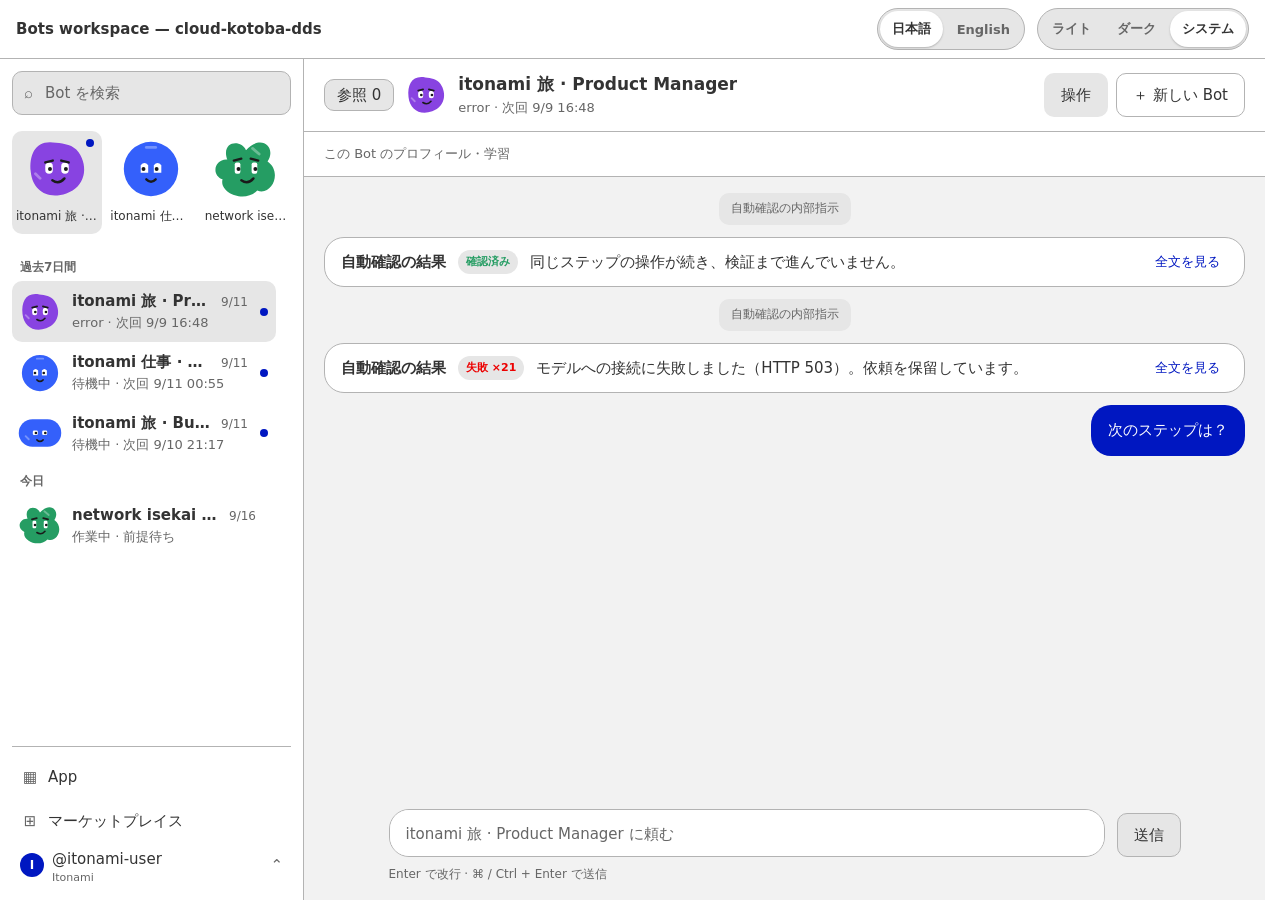
==== commit cb4c81b1: "conversation tone 0.4.0: styles/css as the generation rules of the ChatGPT / Grok family on --ck-* t" ====
--- a/examples/bots-workspace.html
+++ b/examples/bots-workspace.html
@@ -2667,7 +2667,7 @@
 :root:root[data-theme="light"] { --color-neutral-black: var(--dds-light-neutral-black); --color-neutral-opacity-gray-100: var(--dds-light-neutral-opacity-gray-100); --color-neutral-opacity-gray-200: var(--dds-light-neutral-opacity-gray-200); --color-neutral-opacity-gray-300: var(--dds-light-neutral-opacity-gray-300); --color-neutral-opacity-gray-400: var(--dds-light-neutral-opacity-gray-400); --color-neutral-opacity-gray-420: var(--dds-light-neutral-opacity-gray-420); --color-neutral-opacity-gray-50: var(--dds-light-neutral-opacity-gray-50); --color-neutral-opacity-gray-500: var(--dds-light-neutral-opacity-gray-500); --color-neutral-opacity-gray-536: var(--dds-light-neutral-opacity-gray-536); --color-neutral-opacity-gray-600: var(--dds-light-neutral-opacity-gray-600); --color-neutral-opacity-gray-700: var(--dds-light-neutral-opacity-gray-700); --color-neutral-opacity-gray-800: var(--dds-light-neutral-opacity-gray-800); --color-neutral-opacity-gray-900: var(--dds-light-neutral-opacity-gray-900); --color-neutral-solid-gray-100: var(--dds-light-neutral-solid-gray-100); --color-neutral-solid-gray-200: var(--dds-light-neutral-solid-gray-200); --color-neutral-solid-gray-300: var(--dds-light-neutral-solid-gray-300); --color-neutral-solid-gray-400: var(--dds-light-neutral-solid-gray-400); --color-neutral-solid-gray-420: var(--dds-light-neutral-solid-gray-420); --color-neutral-solid-gray-50: var(--dds-light-neutral-solid-gray-50); --color-neutral-solid-gray-500: var(--dds-light-neutral-solid-gray-500); --color-neutral-solid-gray-536: var(--dds-light-neutral-solid-gray-536); --color-neutral-solid-gray-600: var(--dds-light-neutral-solid-gray-600); --color-neutral-solid-gray-700: var(--dds-light-neutral-solid-gray-700); --color-neutral-solid-gray-800: var(--dds-light-neutral-solid-gray-800); --color-neutral-solid-gray-900: var(--dds-light-neutral-solid-gray-900); --color-neutral-white: var(--dds-light-neutral-white); --color-primitive-blue-100: var(--dds-light-primitive-blue-100); --color-primitive-blue-1000: var(--dds-light-primitive-blue-1000); --color-primitive-blue-1100: var(--dds-light-primitive-blue-1100); --color-primitive-blue-1200: var(--dds-light-primitive-blue-1200); --color-primitive-blue-200: var(--dds-light-primitive-blue-200); --color-primitive-blue-300: var(--dds-light-primitive-blue-300); --color-primitive-blue-400: var(--dds-light-primitive-blue-400); --color-primitive-blue-50: var(--dds-light-primitive-blue-50); --color-primitive-blue-500: var(--dds-light-primitive-blue-500); --color-primitive-blue-600: var(--dds-light-primitive-blue-600); --color-primitive-blue-700: var(--dds-light-primitive-blue-700); --color-primitive-blue-800: var(--dds-light-primitive-blue-800); --color-primitive-blue-900: var(--dds-light-primitive-blue-900); --color-primitive-cyan-100: var(--dds-light-primitive-cyan-100); --color-primitive-cyan-1000: var(--dds-light-primitive-cyan-1000); --color-primitive-cyan-1100: var(--dds-light-primitive-cyan-1100); --color-primitive-cyan-1200: var(--dds-light-primitive-cyan-1200); --color-primitive-cyan-200: var(--dds-light-primitive-cyan-200); --color-primitive-cyan-300: var(--dds-light-primitive-cyan-300); --color-primitive-cyan-400: var(--dds-light-primitive-cyan-400); --color-primitive-cyan-50: var(--dds-light-primitive-cyan-50); --color-primitive-cyan-500: var(--dds-light-primitive-cyan-500); --color-primitive-cyan-600: var(--dds-light-primitive-cyan-600); --color-primitive-cyan-700: var(--dds-light-primitive-cyan-700); --color-primitive-cyan-800: var(--dds-light-primitive-cyan-800); --color-primitive-cyan-900: var(--dds-light-primitive-cyan-900); --color-primitive-green-100: var(--dds-light-primitive-green-100); --color-primitive-green-1000: var(--dds-light-primitive-green-1000); --color-primitive-green-1100: var(--dds-light-primitive-green-1100); --color-primitive-green-1200: var(--dds-light-primitive-green-1200); --color-primitive-green-200: var(--dds-light-primitive-green-200); --color-primitive-green-300: var(--dds-light-primitive-green-300); --color-primitive-green-400: var(--dds-light-primitive-green-400); --color-primitive-green-50: var(--dds-light-primitive-green-50); --color-primitive-green-500: var(--dds-light-primitive-green-500); --color-primitive-green-600: var(--dds-light-primitive-green-600); --color-primitive-green-700: var(--dds-light-primitive-green-700); --color-primitive-green-800: var(--dds-light-primitive-green-800); --color-primitive-green-900: var(--dds-light-primitive-green-900); --color-primitive-light-blue-100: var(--dds-light-primitive-light-blue-100); --color-primitive-light-blue-1000: var(--dds-light-primitive-light-blue-1000); --color-primitive-light-blue-1100: var(--dds-light-primitive-light-blue-1100); --color-primitive-light-blue-1200: var(--dds-light-primitive-light-blue-1200); --color-primitive-light-blue-200: var(--dds-light-primitive-light-blue-200); --color-primitive-light-blue-300: var(--dds-light-primitive-light-blue-300); --color-primitive-light-blue-400: var(--dds-light-primitive-light-blue-400); --color-primitive-light-blue-50: var(--dds-light-primitive-light-blue-50); --color-primitive-light-blue-500: var(--dds-light-primitive-light-blue-500); --color-primitive-light-blue-600: var(--dds-light-primitive-light-blue-600); --color-primitive-light-blue-700: var(--dds-light-primitive-light-blue-700); --color-primitive-light-blue-800: var(--dds-light-primitive-light-blue-800); --color-primitive-light-blue-900: var(--dds-light-primitive-light-blue-900); --color-primitive-lime-100: var(--dds-light-primitive-lime-100); --color-primitive-lime-1000: var(--dds-light-primitive-lime-1000); --color-primitive-lime-1100: var(--dds-light-primitive-lime-1100); --color-primitive-lime-1200: var(--dds-light-primitive-lime-1200); --color-primitive-lime-200: var(--dds-light-primitive-lime-200); --color-primitive-lime-300: var(--dds-light-primitive-lime-300); --color-primitive-lime-400: var(--dds-light-primitive-lime-400); --color-primitive-lime-50: var(--dds-light-primitive-lime-50); --color-primitive-lime-500: var(--dds-light-primitive-lime-500); --color-primitive-lime-600: var(--dds-light-primitive-lime-600); --color-primitive-lime-700: var(--dds-light-primitive-lime-700); --color-primitive-lime-800: var(--dds-light-primitive-lime-800); --color-primitive-lime-900: var(--dds-light-primitive-lime-900); --color-primitive-magenta-100: var(--dds-light-primitive-magenta-100); --color-primitive-magenta-1000: var(--dds-light-primitive-magenta-1000); --color-primitive-magenta-1100: var(--dds-light-primitive-magenta-1100); --color-primitive-magenta-1200: var(--dds-light-primitive-magenta-1200); --color-primitive-magenta-200: var(--dds-light-primitive-magenta-200); --color-primitive-magenta-300: var(--dds-light-primitive-magenta-300); --color-primitive-magenta-400: var(--dds-light-primitive-magenta-400); --color-primitive-magenta-50: var(--dds-light-primitive-magenta-50); --color-primitive-magenta-500: var(--dds-light-primitive-magenta-500); --color-primitive-magenta-600: var(--dds-light-primitive-magenta-600); --color-primitive-magenta-700: var(--dds-light-primitive-magenta-700); --color-primitive-magenta-800: var(--dds-light-primitive-magenta-800); --color-primitive-magenta-900: var(--dds-light-primitive-magenta-900); --color-primitive-orange-100: var(--dds-light-primitive-orange-100); --color-primitive-orange-1000: var(--dds-light-primitive-orange-1000); --color-primitive-orange-1100: var(--dds-light-primitive-orange-1100); --color-primitive-orange-1200: var(--dds-light-primitive-orange-1200); --color-primitive-orange-200: var(--dds-light-primitive-orange-200); --color-primitive-orange-300: var(--dds-light-primitive-orange-300); --color-primitive-orange-400: var(--dds-light-primitive-orange-400); --color-primitive-orange-50: var(--dds-light-primitive-orange-50); --color-primitive-orange-500: var(--dds-light-primitive-orange-500); --color-primitive-orange-600: var(--dds-light-primitive-orange-600); --color-primitive-orange-700: var(--dds-light-primitive-orange-700); --color-primitive-orange-800: var(--dds-light-primitive-orange-800); --color-primitive-orange-900: var(--dds-light-primitive-orange-900); --color-primitive-purple-100: var(--dds-light-primitive-purple-100); --color-primitive-purple-1000: var(--dds-light-primitive-purple-1000); --color-primitive-purple-1100: var(--dds-light-primitive-purple-1100); --color-primitive-purple-1200: var(--dds-light-primitive-purple-1200); --color-primitive-purple-200: var(--dds-light-primitive-purple-200); --color-primitive-purple-300: var(--dds-light-primitive-purple-300); --color-primitive-purple-400: var(--dds-light-primitive-purple-400); --color-primitive-purple-50: var(--dds-light-primitive-purple-50); --color-primitive-purple-500: var(--dds-light-primitive-purple-500); --color-primitive-purple-600: var(--dds-light-primitive-purple-600); --color-primitive-purple-700: var(--dds-light-primitive-purple-700); --color-primitive-purple-800: var(--dds-light-primitive-purple-800); --color-primitive-purple-900: var(--dds-light-primitive-purple-900); --color-primitive-red-100: var(--dds-light-primitive-red-100); --color-primitive-red-1000: var(--dds-light-primitive-red-1000); --color-primitive-red-1100: var(--dds-light-primitive-red-1100); --color-primitive-red-1200: var(--dds-light-primitive-red-1200); --color-primitive-red-200: var(--dds-light-primitive-red-200); --color-primitive-red-300: var(--dds-light-primitive-red-300); --color-primitive-red-400: var(--dds-light-primitive-red-400); --color-primitive-red-50: var(--dds-light-primitive-red-50); --color-primitive-red-500: var(--dds-light-primitive-red-500); --color-primitive-red-600: var(--dds-light-primitive-red-600); --color-primitive-red-700: var(--dds-light-primitive-red-700); --color-primitive-red-800: var(--dds-light-primitive-red-800); --color-primitive-red-900: var(--dds-light-primitive-red-900); --color-primitive-yellow-100: var(--dds-light-primitive-yellow-100); --color-primitive-yellow-1000: var(--dds-light-primitive-yellow-1000); --color-primitive-yellow-1100: var(--dds-light-primitive-yellow-1100); --color-primitive-yellow-1200: var(--dds-light-primitive-yellow-1200); --color-primitive-yellow-200: var(--dds-light-primitive-yellow-200); --color-primitive-yellow-300: var(--dds-light-primitive-yellow-300); --color-primitive-yellow-400: var(--dds-light-primitive-yellow-400); --color-primitive-yellow-50: var(--dds-light-primitive-yellow-50); --color-primitive-yellow-500: var(--dds-light-primitive-yellow-500); --color-primitive-yellow-600: var(--dds-light-primitive-yellow-600); --color-primitive-yellow-700: var(--dds-light-primitive-yellow-700); --color-primitive-yellow-800: var(--dds-light-primitive-yellow-800); --color-primitive-yellow-900: var(--dds-light-primitive-yellow-900); color-scheme: light; }
 @media (prefers-color-scheme: dark) { :root:root { --color-neutral-black: var(--dds-light-neutral-white); --color-neutral-opacity-gray-100: rgba(255, 255, 255, 0.1); --color-neutral-opacity-gray-200: rgba(255, 255, 255, 0.2); --color-neutral-opacity-gray-300: rgba(255, 255, 255, 0.3); --color-neutral-opacity-gray-400: rgba(255, 255, 255, 0.4); --color-neutral-opacity-gray-420: rgba(255, 255, 255, 0.42); --color-neutral-opacity-gray-50: rgba(255, 255, 255, 0.05); --color-neutral-opacity-gray-500: rgba(255, 255, 255, 0.5); --color-neutral-opacity-gray-536: rgba(255, 255, 255, 0.54); --color-neutral-opacity-gray-600: rgba(255, 255, 255, 0.6); --color-neutral-opacity-gray-700: rgba(255, 255, 255, 0.7); --color-neutral-opacity-gray-800: rgba(255, 255, 255, 0.8); --color-neutral-opacity-gray-900: rgba(255, 255, 255, 0.9); --color-neutral-solid-gray-100: var(--dds-light-neutral-solid-gray-800); --color-neutral-solid-gray-200: var(--dds-light-neutral-solid-gray-700); --color-neutral-solid-gray-300: var(--dds-light-neutral-solid-gray-600); --color-neutral-solid-gray-400: var(--dds-light-neutral-solid-gray-536); --color-neutral-solid-gray-420: var(--dds-light-neutral-solid-gray-500); --color-neutral-solid-gray-50: var(--dds-light-neutral-solid-gray-900); --color-neutral-solid-gray-500: var(--dds-light-neutral-solid-gray-420); --color-neutral-solid-gray-536: var(--dds-light-neutral-solid-gray-400); --color-neutral-solid-gray-600: var(--dds-light-neutral-solid-gray-300); --color-neutral-solid-gray-700: var(--dds-light-neutral-solid-gray-200); --color-neutral-solid-gray-800: var(--dds-light-neutral-solid-gray-100); --color-neutral-solid-gray-900: var(--dds-light-neutral-solid-gray-50); --color-neutral-white: var(--dds-light-neutral-solid-gray-900); --color-primitive-blue-100: var(--dds-light-primitive-blue-1100); --color-primitive-blue-1000: var(--dds-light-primitive-blue-200); --color-primitive-blue-1100: var(--dds-light-primitive-blue-100); --color-primitive-blue-1200: var(--dds-light-primitive-blue-50); --color-primitive-blue-200: var(--dds-light-primitive-blue-1000); --color-primitive-blue-300: var(--dds-light-primitive-blue-900); --color-primitive-blue-400: var(--dds-light-primitive-blue-800); --color-primitive-blue-50: var(--dds-light-primitive-blue-1200); --color-primitive-blue-500: var(--dds-light-primitive-blue-700); --color-primitive-blue-600: var(--dds-light-primitive-blue-600); --color-primitive-blue-700: var(--dds-light-primitive-blue-500); --color-primitive-blue-800: var(--dds-light-primitive-blue-400); --color-primitive-blue-900: var(--dds-light-primitive-blue-300); --color-primitive-cyan-100: var(--dds-light-primitive-cyan-1100); --color-primitive-cyan-1000: var(--dds-light-primitive-cyan-200); --color-primitive-cyan-1100: var(--dds-light-primitive-cyan-100); --color-primitive-cyan-1200: var(--dds-light-primitive-cyan-50); --color-primitive-cyan-200: var(--dds-light-primitive-cyan-1000); --color-primitive-cyan-300: var(--dds-light-primitive-cyan-900); --color-primitive-cyan-400: var(--dds-light-primitive-cyan-800); --color-primitive-cyan-50: var(--dds-light-primitive-cyan-1200); --color-primitive-cyan-500: var(--dds-light-primitive-cyan-700); --color-primitive-cyan-600: var(--dds-light-primitive-cyan-600); --color-primitive-cyan-700: var(--dds-light-primitive-cyan-500); --color-primitive-cyan-800: var(--dds-light-primitive-cyan-400); --color-primitive-cyan-900: var(--dds-light-primitive-cyan-300); --color-primitive-green-100: var(--dds-light-primitive-green-1100); --color-primitive-green-1000: var(--dds-light-primitive-green-200); --color-primitive-green-1100: var(--dds-light-primitive-green-100); --color-primitive-green-1200: var(--dds-light-primitive-green-50); --color-primitive-green-200: var(--dds-light-primitive-green-1000); --color-primitive-green-300: var(--dds-light-primitive-green-900); --color-primitive-green-400: var(--dds-light-primitive-green-800); --color-primitive-green-50: var(--dds-light-primitive-green-1200); --color-primitive-green-500: var(--dds-light-primitive-green-700); --color-primitive-green-600: var(--dds-light-primitive-green-600); --color-primitive-green-700: var(--dds-light-primitive-green-500); --color-primitive-green-800: var(--dds-light-primitive-green-400); --color-primitive-green-900: var(--dds-light-primitive-green-300); --color-primitive-light-blue-100: var(--dds-light-primitive-light-blue-1100); --color-primitive-light-blue-1000: var(--dds-light-primitive-light-blue-200); --color-primitive-light-blue-1100: var(--dds-light-primitive-light-blue-100); --color-primitive-light-blue-1200: var(--dds-light-primitive-light-blue-50); --color-primitive-light-blue-200: var(--dds-light-primitive-light-blue-1000); --color-primitive-light-blue-300: var(--dds-light-primitive-light-blue-900); --color-primitive-light-blue-400: var(--dds-light-primitive-light-blue-800); --color-primitive-light-blue-50: var(--dds-light-primitive-light-blue-1200); --color-primitive-light-blue-500: var(--dds-light-primitive-light-blue-700); --color-primitive-light-blue-600: var(--dds-light-primitive-light-blue-600); --color-primitive-light-blue-700: var(--dds-light-primitive-light-blue-500); --color-primitive-light-blue-800: var(--dds-light-primitive-light-blue-400); --color-primitive-light-blue-900: var(--dds-light-primitive-light-blue-300); --color-primitive-lime-100: var(--dds-light-primitive-lime-1100); --color-primitive-lime-1000: var(--dds-light-primitive-lime-200); --color-primitive-lime-1100: var(--dds-light-primitive-lime-100); --color-primitive-lime-1200: var(--dds-light-primitive-lime-50); --color-primitive-lime-200: var(--dds-light-primitive-lime-1000); --color-primitive-lime-300: var(--dds-light-primitive-lime-900); --color-primitive-lime-400: var(--dds-light-primitive-lime-800); --color-primitive-lime-50: var(--dds-light-primitive-lime-1200); --color-primitive-lime-500: var(--dds-light-primitive-lime-700); --color-primitive-lime-600: var(--dds-light-primitive-lime-600); --color-primitive-lime-700: var(--dds-light-primitive-lime-500); --color-primitive-lime-800: var(--dds-light-primitive-lime-400); --color-primitive-lime-900: var(--dds-light-primitive-lime-300); --color-primitive-magenta-100: var(--dds-light-primitive-magenta-1100); --color-primitive-magenta-1000: var(--dds-light-primitive-magenta-200); --color-primitive-magenta-1100: var(--dds-light-primitive-magenta-100); --color-primitive-magenta-1200: var(--dds-light-primitive-magenta-50); --color-primitive-magenta-200: var(--dds-light-primitive-magenta-1000); --color-primitive-magenta-300: var(--dds-light-primitive-magenta-900); --color-primitive-magenta-400: var(--dds-light-primitive-magenta-800); --color-primitive-magenta-50: var(--dds-light-primitive-magenta-1200); --color-primitive-magenta-500: var(--dds-light-primitive-magenta-700); --color-primitive-magenta-600: var(--dds-light-primitive-magenta-600); --color-primitive-magenta-700: var(--dds-light-primitive-magenta-500); --color-primitive-magenta-800: var(--dds-light-primitive-magenta-400); --color-primitive-magenta-900: var(--dds-light-primitive-magenta-300); --color-primitive-orange-100: var(--dds-light-primitive-orange-1100); --color-primitive-orange-1000: var(--dds-light-primitive-orange-200); --color-primitive-orange-1100: var(--dds-light-primitive-orange-100); --color-primitive-orange-1200: var(--dds-light-primitive-orange-50); --color-primitive-orange-200: var(--dds-light-primitive-orange-1000); --color-primitive-orange-300: var(--dds-light-primitive-orange-900); --color-primitive-orange-400: var(--dds-light-primitive-orange-800); --color-primitive-orange-50: var(--dds-light-primitive-orange-1200); --color-primitive-orange-500: var(--dds-light-primitive-orange-700); --color-primitive-orange-600: var(--dds-light-primitive-orange-600); --color-primitive-orange-700: var(--dds-light-primitive-orange-500); --color-primitive-orange-800: var(--dds-light-primitive-orange-400); --color-primitive-orange-900: var(--dds-light-primitive-orange-300); --color-primitive-purple-100: var(--dds-light-primitive-purple-1100); --color-primitive-purple-1000: var(--dds-light-primitive-purple-200); --color-primitive-purple-1100: var(--dds-light-primitive-purple-100); --color-primitive-purple-1200: var(--dds-light-primitive-purple-50); --color-primitive-purple-200: var(--dds-light-primitive-purple-1000); --color-primitive-purple-300: var(--dds-light-primitive-purple-900); --color-primitive-purple-400: var(--dds-light-primitive-purple-800); --color-primitive-purple-50: var(--dds-light-primitive-purple-1200); --color-primitive-purple-500: var(--dds-light-primitive-purple-700); --color-primitive-purple-600: var(--dds-light-primitive-purple-600); --color-primitive-purple-700: var(--dds-light-primitive-purple-500); --color-primitive-purple-800: var(--dds-light-primitive-purple-400); --color-primitive-purple-900: var(--dds-light-primitive-purple-300); --color-primitive-red-100: var(--dds-light-primitive-red-1100); --color-primitive-red-1000: var(--dds-light-primitive-red-200); --color-primitive-red-1100: var(--dds-light-primitive-red-100); --color-primitive-red-1200: var(--dds-light-primitive-red-50); --color-primitive-red-200: var(--dds-light-primitive-red-1000); --color-primitive-red-300: var(--dds-light-primitive-red-900); --color-primitive-red-400: var(--dds-light-primitive-red-800); --color-primitive-red-50: var(--dds-light-primitive-red-1200); --color-primitive-red-500: var(--dds-light-primitive-red-700); --color-primitive-red-600: var(--dds-light-primitive-red-600); --color-primitive-red-700: var(--dds-light-primitive-red-500); --color-primitive-red-800: var(--dds-light-primitive-red-400); --color-primitive-red-900: var(--dds-light-primitive-red-300); --color-primitive-yellow-100: var(--dds-light-primitive-yellow-1100); --color-primitive-yellow-1000: var(--dds-light-primitive-yellow-200); --color-primitive-yellow-1100: var(--dds-light-primitive-yellow-100); --color-primitive-yellow-1200: var(--dds-light-primitive-yellow-50); --color-primitive-yellow-200: var(--dds-light-primitive-yellow-1000); --color-primitive-yellow-300: var(--dds-light-primitive-yellow-900); --color-primitive-yellow-400: var(--dds-light-primitive-yellow-800); --color-primitive-yellow-50: var(--dds-light-primitive-yellow-1200); --color-primitive-yellow-500: var(--dds-light-primitive-yellow-700); --color-primitive-yellow-600: var(--dds-light-primitive-yellow-600); --color-primitive-yellow-700: var(--dds-light-primitive-yellow-500); --color-primitive-yellow-800: var(--dds-light-primitive-yellow-400); --color-primitive-yellow-900: var(--dds-light-primitive-yellow-300); color-scheme: dark; } }
 :root { --hig-breakpoint-md: 960px; --hig-breakpoint-sm: 640px; --hig-breakpoint-xs: 480px; --hig-color-label: var(--color-neutral-solid-gray-800); --hig-color-opaque-separator: var(--color-neutral-solid-gray-300); --hig-color-placeholder-text: var(--color-neutral-solid-gray-500); --hig-color-quaternary-label: var(--color-neutral-solid-gray-420); --hig-color-quaternary-system-fill: var(--color-neutral-solid-gray-100); --hig-color-secondary-label: var(--color-neutral-solid-gray-600); --hig-color-secondary-system-background: var(--color-neutral-solid-gray-50); --hig-color-secondary-system-fill: var(--color-neutral-solid-gray-200); --hig-color-secondary-system-grouped-background: var(--color-neutral-white); --hig-color-separator: var(--color-neutral-solid-gray-300); --hig-color-system-background: var(--color-neutral-white); --hig-color-system-fill: var(--color-neutral-solid-gray-200); --hig-color-system-grouped-background: var(--color-neutral-solid-gray-50); --hig-color-tertiary-label: var(--color-neutral-solid-gray-500); --hig-color-tertiary-system-background: var(--color-neutral-solid-gray-50); --hig-color-tertiary-system-fill: var(--color-neutral-solid-gray-100); --hig-color-tertiary-system-grouped-background: var(--color-neutral-solid-gray-50); --hig-color-tint: var(--color-key-900); --hig-font-display: var(--font-family-sans); --hig-font-mono: var(--font-family-mono); --hig-font-text: var(--font-family-sans); --hig-hairline: var(--color-neutral-solid-gray-300); --hig-motion-panel: 240ms; --hig-motion-press: 100ms; --hig-motion-reveal: 180ms; --hig-palette-blue: var(--color-key-900); --hig-palette-brown: var(--color-primitive-orange-1000); --hig-palette-cyan: var(--color-primitive-cyan-700); --hig-palette-gray: var(--color-neutral-solid-gray-500); --hig-palette-gray2: var(--color-neutral-solid-gray-420); --hig-palette-gray3: var(--color-neutral-solid-gray-300); --hig-palette-gray4: var(--color-neutral-solid-gray-200); --hig-palette-gray5: var(--color-neutral-solid-gray-100); --hig-palette-gray6: var(--color-neutral-solid-gray-50); --hig-palette-green: var(--color-primitive-green-700); --hig-palette-indigo: var(--color-primitive-purple-600); --hig-palette-mint: var(--color-primitive-cyan-400); --hig-palette-orange: var(--color-primitive-orange-800); --hig-palette-pink: var(--color-primitive-magenta-700); --hig-palette-purple: var(--color-primitive-purple-700); --hig-palette-red: var(--color-primitive-red-800); --hig-palette-teal: var(--color-primitive-cyan-600); --hig-palette-yellow: var(--color-primitive-yellow-700); --hig-radius-capsule: 999px; --hig-radius-large: calc(20 / 16 * 1rem); --hig-radius-lg: calc(20 / 16 * 1rem); --hig-radius-md: calc(14 / 16 * 1rem); --hig-radius-sm: calc(10 / 16 * 1rem); --hig-radius-xl: calc(28 / 16 * 1rem); --hig-radius-xs: calc(6 / 16 * 1rem); --hig-spacing-1: calc(4 / 16 * 1rem); --hig-spacing-10: calc(64 / 16 * 1rem); --hig-spacing-2: calc(8 / 16 * 1rem); --hig-spacing-3: calc(12 / 16 * 1rem); --hig-spacing-4: calc(16 / 16 * 1rem); --hig-spacing-5: calc(20 / 16 * 1rem); --hig-spacing-6: calc(24 / 16 * 1rem); --hig-spacing-7: calc(32 / 16 * 1rem); --hig-spacing-8: calc(40 / 16 * 1rem); --hig-spacing-9: calc(48 / 16 * 1rem); --hig-spacing-content-margin: calc(16 / 16 * 1rem); --hig-text-body-font-family: var(--hig-font-text); --hig-text-body-font-size: calc(17 / 16 * 1rem); --hig-text-body-font-weight: 400; --hig-text-body-line-height: calc(22 / 16 * 1rem); --hig-text-callout-font-family: var(--hig-font-text); --hig-text-callout-font-size: calc(16 / 16 * 1rem); --hig-text-callout-font-weight: 400; --hig-text-callout-line-height: calc(21 / 16 * 1rem); --hig-text-caption1-font-family: var(--hig-font-text); --hig-text-caption1-font-size: calc(12 / 16 * 1rem); --hig-text-caption1-font-weight: 400; --hig-text-caption1-line-height: calc(16 / 16 * 1rem); --hig-text-caption2-font-family: var(--hig-font-text); --hig-text-caption2-font-size: calc(11 / 16 * 1rem); --hig-text-caption2-font-weight: 400; --hig-text-caption2-line-height: calc(13 / 16 * 1rem); --hig-text-display1-font-family: var(--hig-font-display); --hig-text-display1-font-size: clamp(25px, 3.125vw + 5px, 40px); --hig-text-display1-font-weight: 700; --hig-text-display1-letter-spacing: -0.01em; --hig-text-display1-line-height: calc(1em + 4px); --hig-text-display2-font-family: var(--hig-font-display); --hig-text-display2-font-size: clamp(30px, 3.75vw + 6px, 48px); --hig-text-display2-font-weight: 700; --hig-text-display2-letter-spacing: -0.015em; --hig-text-display2-line-height: calc(1em + 4px); --hig-text-display3-font-family: var(--hig-font-display); --hig-text-display3-font-size: clamp(40px, 5vw + 8px, 64px); --hig-text-display3-font-weight: 700; --hig-text-display3-letter-spacing: -0.02em; --hig-text-display3-line-height: calc(1em + 4px); --hig-text-footnote-font-family: var(--hig-font-text); --hig-text-footnote-font-size: calc(13 / 16 * 1rem); --hig-text-footnote-font-weight: 400; --hig-text-footnote-line-height: calc(18 / 16 * 1rem); --hig-text-headline-font-family: var(--hig-font-text); --hig-text-headline-font-size: calc(17 / 16 * 1rem); --hig-text-headline-font-weight: 600; --hig-text-headline-line-height: calc(22 / 16 * 1rem); --hig-text-large-title-font-family: var(--hig-font-display); --hig-text-large-title-font-size: calc(34 / 16 * 1rem); --hig-text-large-title-font-weight: 400; --hig-text-large-title-line-height: calc(41 / 16 * 1rem); --hig-text-subheadline-font-family: var(--hig-font-text); --hig-text-subheadline-font-size: calc(15 / 16 * 1rem); --hig-text-subheadline-font-weight: 400; --hig-text-subheadline-line-height: calc(20 / 16 * 1rem); --hig-text-title1-font-family: var(--hig-font-display); --hig-text-title1-font-size: calc(28 / 16 * 1rem); --hig-text-title1-font-weight: 400; --hig-text-title1-line-height: calc(34 / 16 * 1rem); --hig-text-title2-font-family: var(--hig-font-display); --hig-text-title2-font-size: calc(22 / 16 * 1rem); --hig-text-title2-font-weight: 400; --hig-text-title2-line-height: calc(28 / 16 * 1rem); --hig-text-title3-font-family: var(--hig-font-display); --hig-text-title3-font-size: calc(20 / 16 * 1rem); --hig-text-title3-font-weight: 400; --hig-text-title3-line-height: calc(25 / 16 * 1rem); --hig-z-float: 40; --hig-z-modal: 60; --hig-z-raised: 1; --hig-z-sticky: 20; --hig-z-toast: 80; }
-:root{--ck-surface-ground:light-dark(var(--hig-color-system-grouped-background),color-mix(in srgb,var(--dds-light-neutral-solid-gray-900) 70%,var(--dds-light-neutral-black)));--ck-surface-raised:light-dark(var(--hig-color-system-background),var(--dds-light-neutral-solid-gray-900));--ck-surface-hover:light-dark(var(--hig-color-quaternary-system-fill),color-mix(in srgb,var(--dds-light-neutral-solid-gray-900) 60%,var(--dds-light-neutral-solid-gray-800)));--ck-surface-border:light-dark(var(--hig-color-separator),color-mix(in srgb,var(--dds-light-neutral-solid-gray-900) 45%,var(--dds-light-neutral-solid-gray-800)));--ck-surface-accent:light-dark(var(--color-key-50),color-mix(in srgb,var(--hig-color-tint) 24%,var(--dds-light-neutral-solid-gray-900)));--ck-text:var(--hig-color-label);--ck-text-muted:var(--hig-color-secondary-label);--ck-accent:var(--hig-color-tint);--ck-danger:var(--color-semantic-error-1);--ck-success:var(--color-semantic-success-1);--ck-warning:var(--color-semantic-warning-orange-1);--ck-radius-sm:var(--hig-radius-sm);--ck-radius-md:var(--hig-radius-md);--ck-radius-lg:var(--hig-radius-lg);--ck-radius-pill:var(--hig-radius-capsule);--ck-layer-top:var(--hig-z-sticky,20);--ck-layer-float:var(--hig-z-float,40);--ck-shadow-float:0 0.5rem 1.5rem color-mix(in srgb,var(--ck-surface-border) 60%,transparent);--ck-composer-max-height:12rem;--ck-motion:var(--hig-motion-reveal,180ms);}@media(prefers-reduced-motion:reduce){:root{--ck-motion:0s}}
+:root{--ck-surface-ground:light-dark(var(--hig-color-system-grouped-background),color-mix(in srgb,var(--dds-light-neutral-solid-gray-900) 70%,var(--dds-light-neutral-black)));--ck-surface-raised:light-dark(var(--hig-color-system-background),var(--dds-light-neutral-solid-gray-900));--ck-surface-hover:light-dark(var(--hig-color-quaternary-system-fill),color-mix(in srgb,var(--dds-light-neutral-solid-gray-900) 60%,var(--dds-light-neutral-solid-gray-800)));--ck-surface-border:light-dark(var(--hig-color-separator),color-mix(in srgb,var(--dds-light-neutral-solid-gray-900) 45%,var(--dds-light-neutral-solid-gray-800)));--ck-text:var(--hig-color-label);--ck-text-muted:var(--hig-color-secondary-label);--ck-accent:var(--hig-color-tint);--ck-danger:var(--color-semantic-error-1);--ck-success:var(--color-semantic-success-1);--ck-warning:var(--color-semantic-warning-orange-1);--ck-radius-sm:var(--hig-radius-sm);--ck-radius-md:var(--hig-radius-lg);--ck-radius-lg:var(--hig-radius-xl);--ck-radius-pill:var(--hig-radius-capsule);--ck-layer-top:var(--hig-z-sticky,20);--ck-layer-float:var(--hig-z-float,40);--ck-shadow-float:0 0.5rem 1.5rem color-mix(in srgb,var(--ck-surface-border) 60%,transparent);--ck-composer-max-height:12rem;--ck-motion:var(--hig-motion-reveal,180ms);}@media(prefers-reduced-motion:reduce){:root{--ck-motion:0s}}
 [data-behavior] [hidden]{display:none!important}
 [data-behavior=menu]{position:relative}
 [data-menu-popup][data-chrome=float]{position:absolute;inset-inline-end:0;top:calc(100% + var(--hig-spacing-1,calc(4 / 16 * 1rem)));z-index:var(--hig-z-float,40);min-inline-size:13rem;max-inline-size:min(24rem,calc(100vw - 2rem));box-sizing:border-box}
@@ -3091,7 +3091,7 @@
 </script>
     <script>(function(global){'use strict';function hydrateSession(root,facts){if(!root)return null;facts=facts||{};const q=k=>root.querySelector('[data-ck-account="'+k+'"]');const name=String(facts.name||'');const n=q('name');if(n)n.textContent='@'+name;const w=q('workspace');if(w)w.textContent=String(facts.workspace||'');const i=q('initial');if(i)i.textContent=facts.initial||name.slice(0,1).toUpperCase();const s=q('sign-in');if(s)s.hidden=true;const session=q('session');if(session)session.hidden=false;return root;}global.cloudKotobaShell=Object.freeze({hydrateSession});})(globalThis);</script>
     <script>(function(global){'use strict';function el(tag,cls,text){var n=document.createElement(tag);if(cls)n.className=cls;if(text!=null)n.textContent=text;return n;}function face(bot,opts){if(opts&&opts.avatar){var a=opts.avatar(bot);if(a)return a;}if(global.cloudKotobaBot&&global.cloudKotobaBot.create){return global.cloudKotobaBot.create({id:bot.id,avatar:bot.avatar||{},status:bot.status||'unknown'});}return el('span','ck-bot');}function row(bot,opts){opts=opts||{};var li=el('li','ck-bots__row');li.dataset.ckBots='row';var b=el('button','ck-bots__item');b.type='button';b.dataset.ckBots='item';if(bot.id!=null){b.setAttribute('data-action','bots/select');b.setAttribute('data-params',JSON.stringify({id:String(bot.id)}));b.dataset.botId=String(bot.id);}var cur=opts.current!=null&&String(opts.current)===String(bot.id);if(cur){b.classList.add('is-current');b.setAttribute('aria-current','true');}if(bot.label)b.setAttribute('aria-label',bot.label);var av=el('span','ck-bots__avatar');av.setAttribute('aria-hidden','true');av.append(face(bot,opts));var copy=el('span','ck-bots__copy');var head=el('span','ck-bots__headline');var name=el('span','ck-bots__name',bot.name||'');name.dataset.ckBots='name';head.append(name);if(bot.time){var t=el('time','ck-bots__time',bot.time);t.dataset.ckBots='time';head.append(t);}copy.append(head);if(bot.meta){var m=el('span','ck-bots__meta',bot.meta);m.dataset.ckBots='meta';copy.append(m);}b.append(av,copy);if(bot.unread){var d=el('span','ck-bots__dot');d.dataset.ckBots='unread';d.setAttribute('role','img');d.setAttribute('aria-label',opts.unreadLabel||'未読');b.append(d);}li.append(b);return li;}function renderRail(list,groups,opts){if(!list)return 0;list.replaceChildren();var n=0;(groups||[]).forEach(function(g){var ul=el('ul','ck-bots__group');ul.dataset.ckBots='group';var lab=el('li','ck-bots__group-label',g.label||'');lab.dataset.ckBots='group-label';ul.append(lab);(g.bots||[]).forEach(function(bot){ul.append(row(bot,opts));n++;});list.append(ul);});return n;}function renderPinned(grid,bots,opts){if(!grid)return 0;grid.replaceChildren();(bots||[]).forEach(function(bot){grid.append(row(bot,opts));});grid.hidden=!(bots&&bots.length);return bots?bots.length:0;}function setCurrent(root,id){var items=(root||document).querySelectorAll('.ck-bots__item');for(var i=0;i<items.length;i++){var it=items[i];var on=it.dataset.botId!=null&&it.dataset.botId===String(id);it.classList.toggle('is-current',on);if(on)it.setAttribute('aria-current','true');else it.removeAttribute('aria-current');}}global.cloudKotobaBots=Object.freeze({row:row,renderRail:renderRail,renderPinned:renderPinned,setCurrent:setCurrent});})(globalThis);</script>
-    <script>(function(){if(!globalThis.shinkansen)return;function paint(){shinkansen.hydrate('theme-switch',function(root){shinkansen.theme.onChange(function(s){var opts=root.querySelectorAll('[data-mode]');for(var i=0;i<opts.length;i++){opts[i].setAttribute('aria-checked',opts[i].getAttribute('data-mode')===s.mode?'true':'false');}root.setAttribute('data-effective',s.effective);});});}if(document.readyState==='loading')document.addEventListener('DOMContentLoaded',paint);else paint();})();</script>
+    <script>(function(){if(!globalThis.shinkansen)return;function paint(){shinkansen.hydrate('theme-switch',function(root){shinkansen.theme.onChange(function(s){var opts=root.querySelectorAll('[data-mode]');for(var i=0;i<opts.length;i++){opts[i].setAttribute('aria-checked',opts[i].getAttribute('data-mode')===s.mode?'true':'false');}root.setAttribute('data-effective',s.effective);});});shinkansen.hydrate('lambda-toggle',function(el){el.hidden=false;shinkansen.theme.onChange(function(s){el.setAttribute('aria-checked',s.effective==='dark'?'true':'false');el.setAttribute('data-mode',s.mode);});el.addEventListener('click',function(){shinkansen.theme.set(shinkansen.theme.effective()==='dark'?'light':'dark');});});}if(document.readyState==='loading')document.addEventListener('DOMContentLoaded',paint);else paint();})();</script>
     <script>(function(global){'use strict';var current=null,opener=null;function el(tag,cls){var n=document.createElement(tag);if(cls)n.className=cls;return n;}function icon(d){var s=document.createElementNS('http://www.w3.org/2000/svg','svg');s.setAttribute('viewBox','0 0 24 24');s.setAttribute('aria-hidden','true');s.setAttribute('class','ck-menu__icon');var p=document.createElementNS('http://www.w3.org/2000/svg','path');p.setAttribute('d',d);p.setAttribute('fill','none');p.setAttribute('stroke','currentColor');p.setAttribute('stroke-width','1.75');p.setAttribute('stroke-linecap','round');p.setAttribute('stroke-linejoin','round');s.append(p);return s;}function items(menu){return Array.prototype.slice.call(menu.querySelectorAll('[role=menuitem]'));}function close(){if(!current)return;var m=current;current=null;m.hidden=true;if(m.dataset.ckMenuBuilt==='true')m.remove();if(opener&&opener.focus){try{opener.focus();}catch(e){}}opener=null;}function place(menu,opts){var x=8,y=8;if(opts&&opts.at){x=opts.at.x;y=opts.at.y;}else if(opts&&opts.anchor){var r=opts.anchor.getBoundingClientRect();x=r.left;y=r.bottom;}menu.hidden=false;var b=menu.getBoundingClientRect();menu.style.left=Math.min(Math.max(8,x),window.innerWidth-b.width-8)+'px';menu.style.top=Math.min(Math.max(8,y),window.innerHeight-b.height-8)+'px';}function show(menu,opts){close();opener=(opts&&opts.opener)||document.activeElement;current=menu;place(menu,opts);var first=items(menu)[0];if(first)first.focus();return menu;}function open(spec){var menu=el('ul','ck-menu');menu.setAttribute('role','menu');menu.setAttribute('data-chrome','float');menu.dataset.ckMenu='menu';menu.dataset.ckMenuBuilt='true';if(spec.label)menu.setAttribute('aria-label',spec.label);(spec.items||[]).forEach(function(it){if(it==='separator'||it===':separator'){var s=el('li','ck-menu__sep');s.setAttribute('role','separator');menu.append(s);return;}var li=el('li');li.setAttribute('role','none');var b=el(it.href?'a':'button','ck-menu__item'+(it.danger?' ck-menu__item--danger':''));if(it.href)b.setAttribute('href',it.href);else b.type='button';b.setAttribute('role','menuitem');b.tabIndex=-1;if(it.action){b.setAttribute('data-action',it.action);if(it.params)b.setAttribute('data-params',JSON.stringify(it.params));}if(it.icon)b.append(icon(it.icon));var t=el('span');t.textContent=it.label||'';b.append(t);if(it.onSelect)b.addEventListener('click',function(ev){ev.stopPropagation();close();Promise.resolve().then(function(){return it.onSelect(ev);}).catch(function(err){if(spec.onError)spec.onError(err);});});else b.addEventListener('click',function(){close();});li.append(b);menu.append(li);});document.body.append(menu);return show(menu,spec);}document.addEventListener('pointerdown',function(e){if(current&&!current.contains(e.target))close();});document.addEventListener('click',function(e){if(!current)return;var it=e.target&&e.target.closest?e.target.closest('[role=menuitem]'):null;if(it&&current.contains(it))close();});document.addEventListener('keydown',function(e){if(!current)return;var list=items(current),i=list.indexOf(document.activeElement);if(e.key==='Escape'){e.preventDefault();close();}else if(e.key==='ArrowDown'){e.preventDefault();(list[(i+1)%list.length]||list[0]).focus();}else if(e.key==='ArrowUp'){e.preventDefault();(list[(i-1+list.length)%list.length]||list[list.length-1]).focus();}else if(e.key==='Home'){e.preventDefault();if(list[0])list[0].focus();}else if(e.key==='End'){e.preventDefault();if(list.length)list[list.length-1].focus();}});document.addEventListener('scroll',function(){close();},true);global.cloudKotobaMenu=Object.freeze({open:open,show:show,close:close});})(globalThis);</script>
     <script>(function(global){'use strict';var timers=new WeakMap();function clear(el){if(!el)return;var t=timers.get(el);if(t){clearTimeout(t);timers.delete(el);}el.textContent='';el.removeAttribute('data-tone');}function say(el,text,opts){if(!el)return;opts=opts||{};clear(el);text=text==null?'':String(text);if(!text)return;var tone=opts.tone||'info';el.dataset.tone=tone;el.textContent=text;var ttl=opts.ttl!=null?opts.ttl:((tone==='ok'||tone==='info')?6000:0);if(ttl>0){timers.set(el,setTimeout(function(){if(el.textContent===text)clear(el);},ttl));}}global.cloudKotobaStatus=Object.freeze({say:say,clear:clear});})(globalThis);</script>
     <script>(function(global){'use strict';function attach(form,opts){if(!form)return null;opts=opts||{};var input=form.querySelector('[data-ck-bots=prompt]'),send=form.querySelector('[data-ck-bots=send]'),stop=form.querySelector('[data-ck-bots=stop]');if(!input||!send)throw new TypeError('composer: form needs [data-ck-bots=prompt] and [data-ck-bots=send]');var running=typeof opts.running==='function'?opts.running:function(){return false;};var busy=typeof opts.busy==='function'?opts.busy:function(){return false;};var labelSend=send.getAttribute('data-label-send')||send.textContent,labelMore=send.getAttribute('data-label-more')||labelSend;function maxHeight(){var v=parseFloat(getComputedStyle(input).maxHeight);return isFinite(v)&&v>0?v:Infinity;}function refresh(){input.style.height='auto';input.style.height=Math.min(input.scrollHeight,maxHeight())+'px';var r=!!running(),b=!!busy();send.disabled=b;send.textContent=r?labelMore:labelSend;if(stop)stop.hidden=!(r||b);return {running:r,busy:b};}input.addEventListener('input',refresh);input.addEventListener('keydown',function(ev){if(ev.key==='Enter'&&(ev.metaKey||ev.ctrlKey)&&!ev.isComposing&&ev.keyCode!==229){ev.preventDefault();if(!send.disabled&&input.value.trim())form.requestSubmit();}});if(stop&&opts.escape!==false){document.addEventListener('keydown',function(ev){if(ev.key!=='Escape'||ev.defaultPrevented)return;if(ev.target&&ev.target.closest&&ev.target.closest('dialog'))return;if(running()||busy())stop.click();});}refresh();return {refresh:refresh,clear:function(){input.value='';refresh();},value:function(){return input.value.trim();},focus:function(){input.focus();},input:input,send:send,stop:stop,form:form};}global.cloudKotobaComposer=Object.freeze({attach:attach});})(globalThis);</script>
